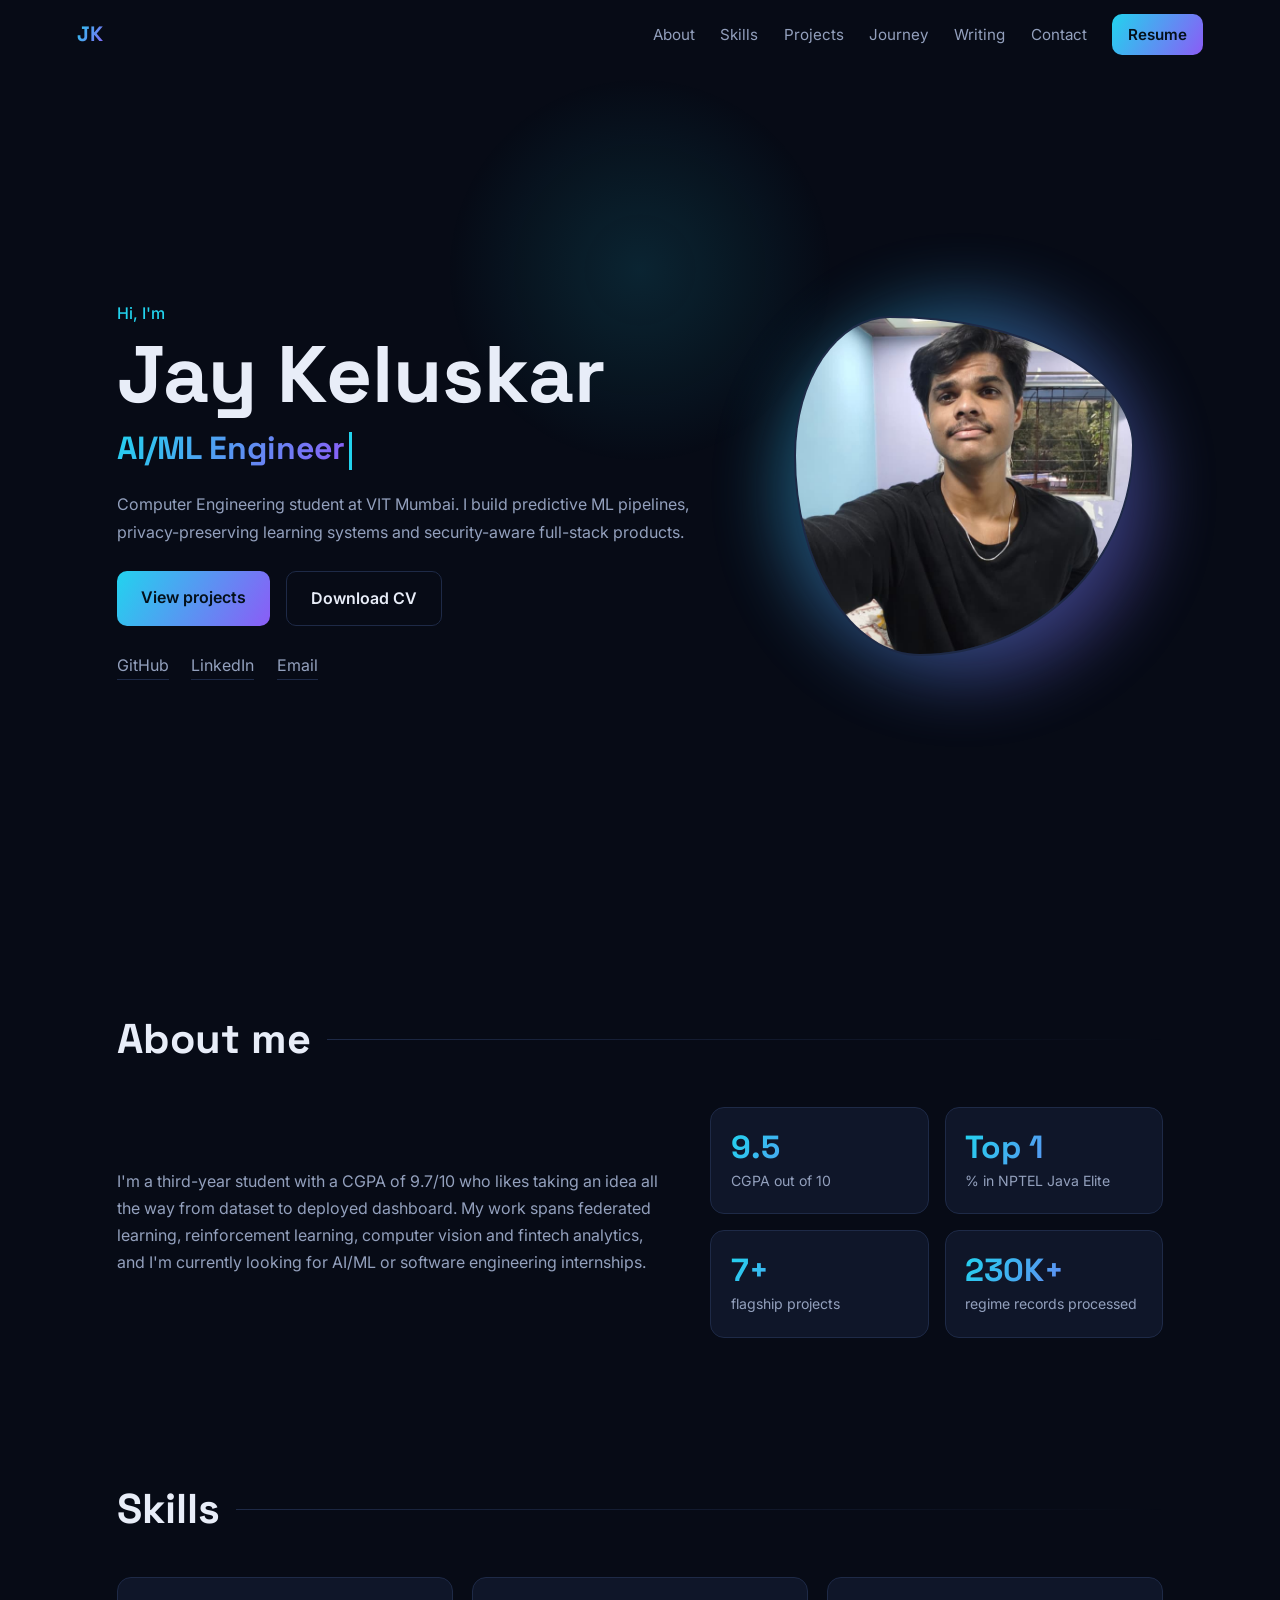
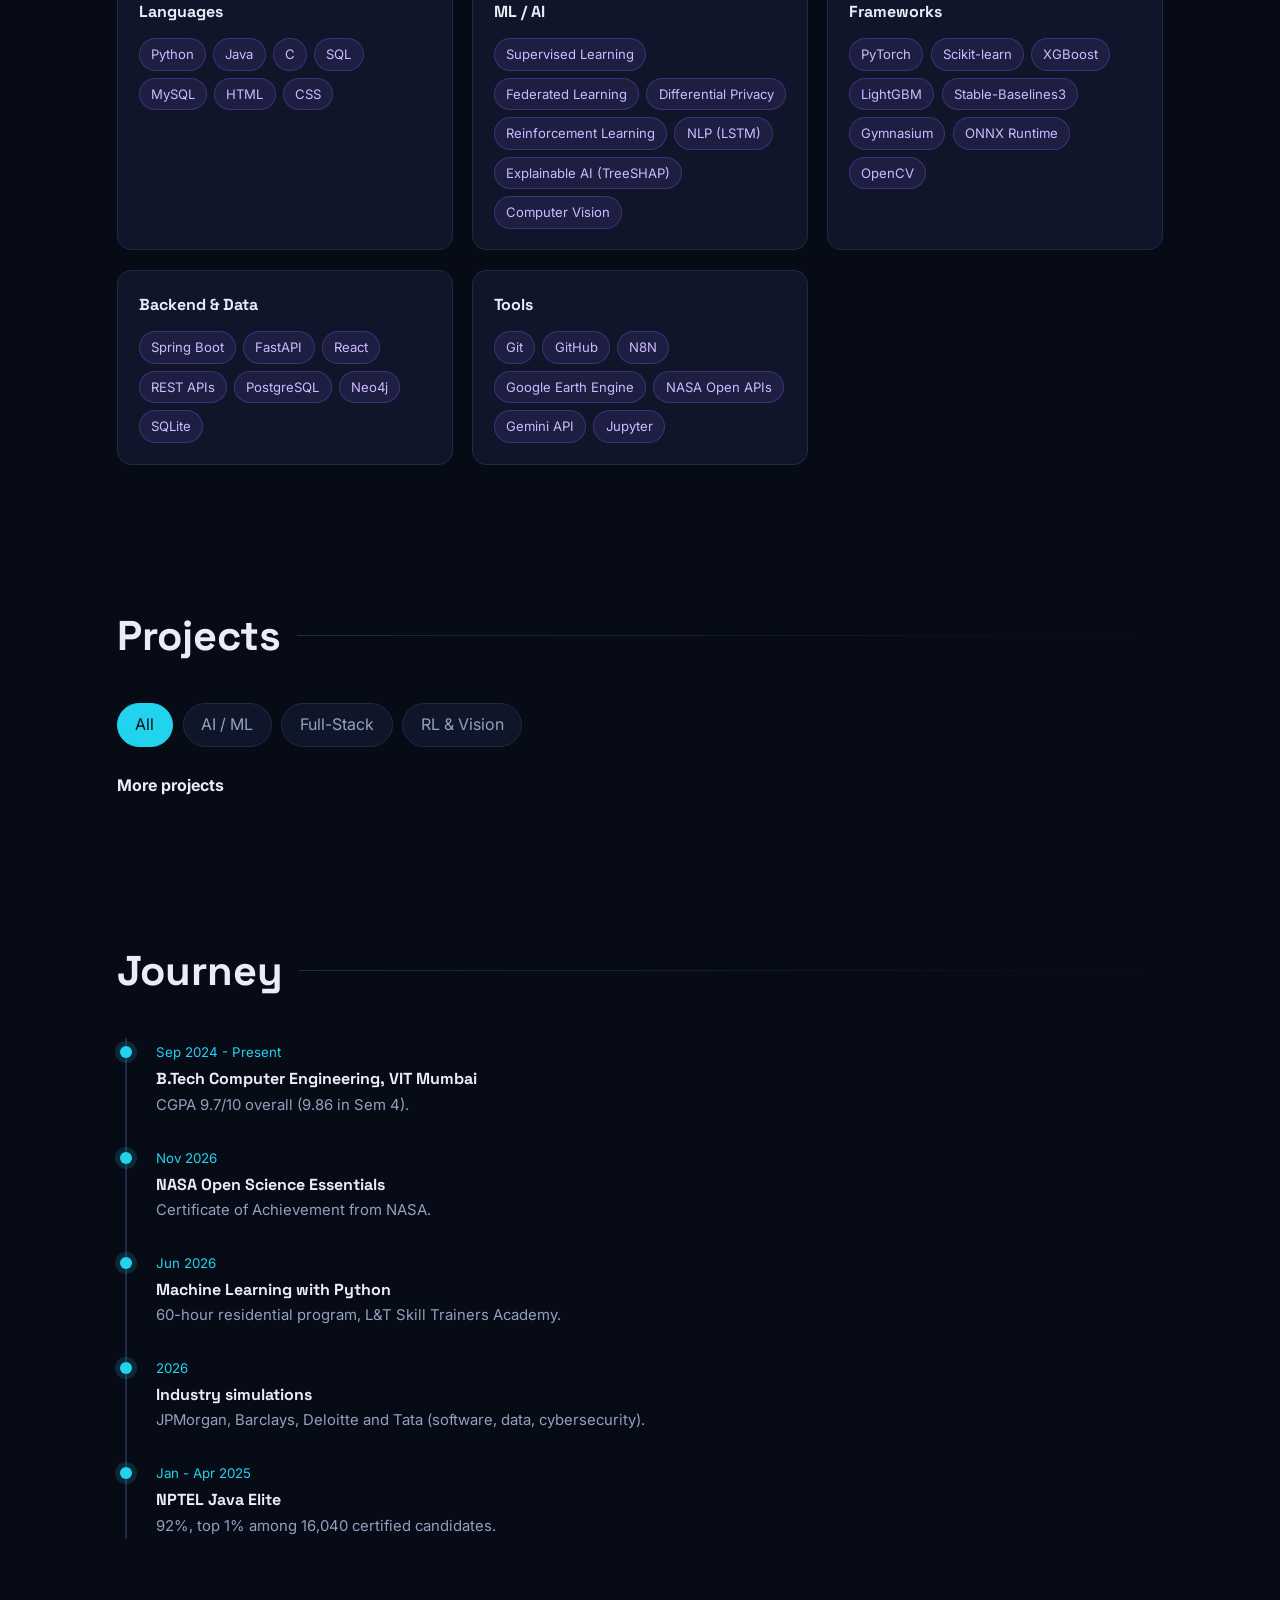
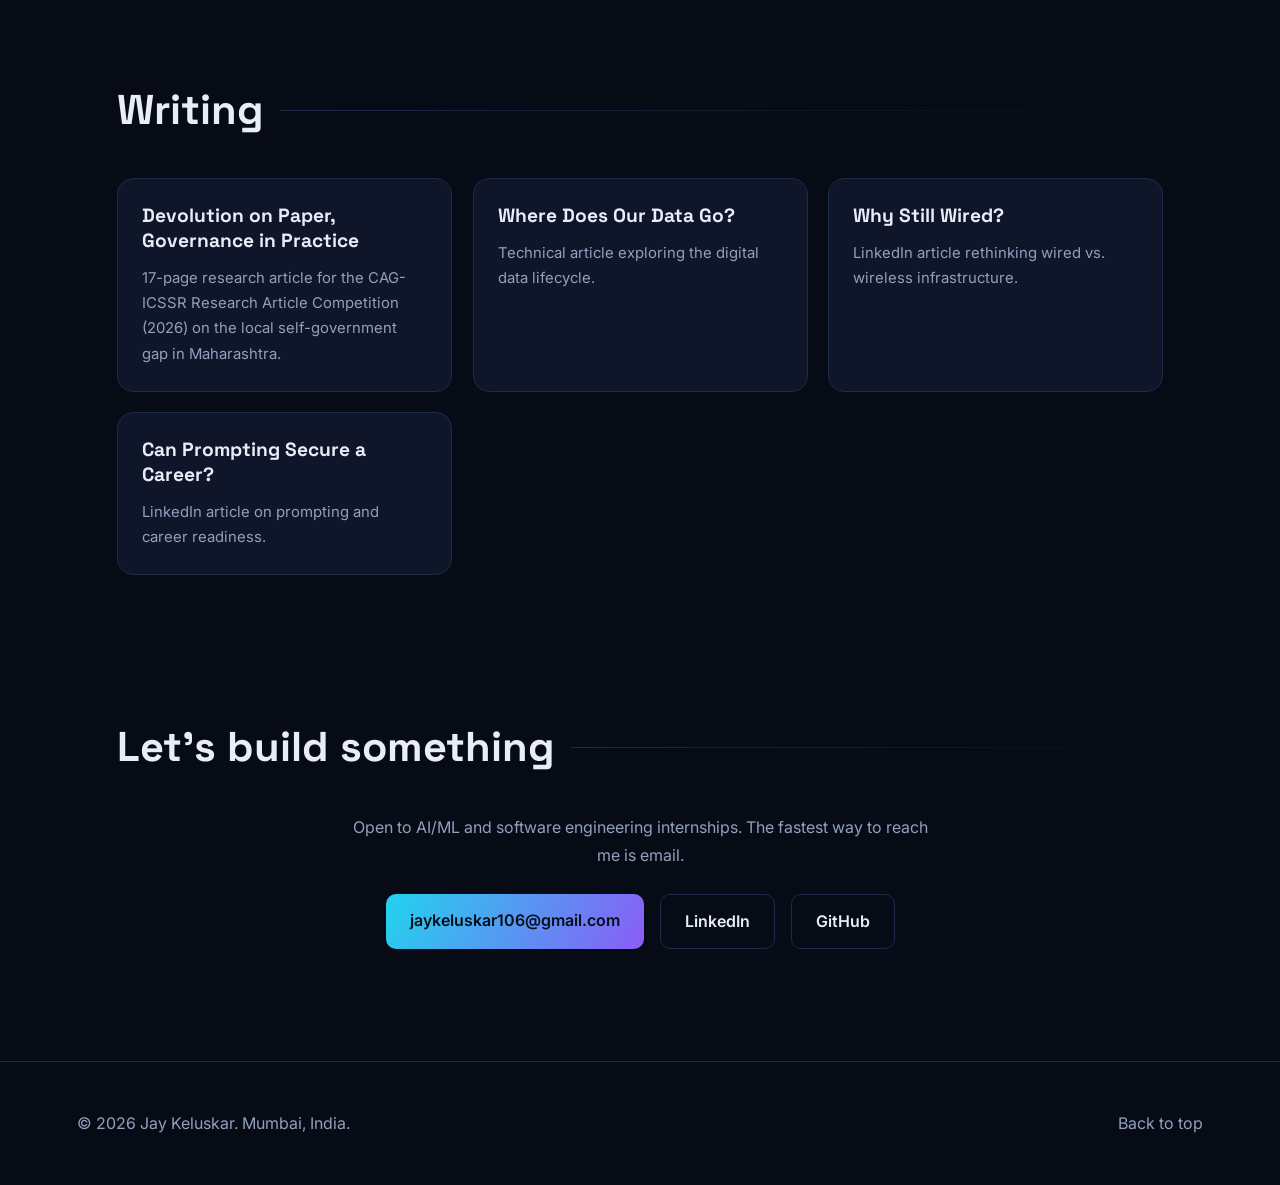
==== index.html @ 720e34f9 "Add extra projects section to index.html" ====
<!DOCTYPE html>
<html lang="en">
<head>
<meta charset="UTF-8">
<meta name="viewport" content="width=device-width, initial-scale=1">
<title>Jay Keluskar | AI/ML & Software Engineer</title>
<meta name="description" content="Portfolio of Jay Keluskar, Computer Engineering student building AI/ML and full-stack systems.">
<link rel="icon" href="JayKeluskarProfile.jpeg">
<link rel="preconnect" href="https://fonts.googleapis.com">
<link rel="preconnect" href="https://fonts.gstatic.com" crossorigin>
<link href="https://fonts.googleapis.com/css2?family=Inter:wght@400;500;600&family=Space+Grotesk:wght@500;700&display=swap" rel="stylesheet">
<link rel="stylesheet" href="style.css">
</head>
<body>
<div id="loader"><div class="ring"></div><p>Initialising Jay.exe</p></div>
<div id="progress"></div>
<div id="glow"></div>
<canvas id="net" aria-hidden="true"></canvas>

<header id="nav">
  <a class="logo" href="#home">JK</a>
  <button id="burger" aria-label="Menu">&#9776;</button>
  <nav id="links">
    <a href="#about">About</a><a href="#skills">Skills</a><a href="#projects">Projects</a>
    <a href="#journey">Journey</a><a href="#writing">Writing</a><a href="#contact">Contact</a>
    <a class="btn small" href="Nov_2026_JayK_CV.pdf" target="_blank" rel="noopener">Resume</a>
  </nav>
</header>

<main>
<section id="home" class="hero">
  <div class="hero-text">
    <p class="hello">Hi, I'm</p>
    <h1>Jay Keluskar</h1>
    <h2><span id="typed"></span><i class="caret"></i></h2>
    <p class="lead">Computer Engineering student at VIT Mumbai. I build predictive ML pipelines, privacy-preserving learning systems and security-aware full-stack products.</p>
    <div class="cta">
      <a class="btn" href="#projects">View projects</a>
      <a class="btn ghost" href="Nov_2026_JayK_CV.pdf" download>Download CV</a>
    </div>
    <div class="socials">
      <a href="https://github.com/Jayz-yuors" target="_blank" rel="noopener">GitHub</a>
      <a href="https://www.linkedin.com/in/jay-keluskar-b17601358/" target="_blank" rel="noopener">LinkedIn</a>
      <a href="mailto:jaykeluskar106@gmail.com">Email</a>
    </div>
  </div>
  <div class="hero-photo tilt">
    <div class="halo"></div>
    <img src="JayKeluskarProfile.jpeg" alt="Portrait of Jay Keluskar">
  </div>
</section>

<section id="about" class="reveal">
  <h3 class="title">About me</h3>
  <div class="about">
    <p>I'm a third-year student with a CGPA of 9.7/10 who likes taking an idea all the way from dataset to deployed dashboard. My work spans federated learning, reinforcement learning, computer vision and fintech analytics, and I'm currently looking for AI/ML or software engineering internships.</p>
    <div class="stats">
      <div><b data-count="9.7" data-dec="1">0</b><span>CGPA out of 10</span></div>
      <div><b data-count="1" data-pre="Top ">0</b><span>% in NPTEL Java Elite</span></div>
      <div><b data-count="7" data-suf="+">0</b><span>flagship projects</span></div>
      <div><b data-count="235" data-suf="K+">0</b><span>regime records processed</span></div>
    </div>
  </div>
</section>

<section id="skills" class="reveal">
  <h3 class="title">Skills</h3>
  <div id="skillGrid" class="skill-grid"></div>
</section>

<section id="projects" class="reveal">
  <h3 class="title">Projects</h3>
  <div id="filters" class="filters"></div>
  <div id="projectGrid" class="grid"></div>
  <h4 class="sub">More projects</h4>
  <div id="extraGrid" class="grid"></div>
</section>

<section id="journey" class="reveal">
  <h3 class="title">Journey</h3>
  <div id="timeline" class="timeline"></div>
</section>

<section id="writing" class="reveal">
  <h3 class="title">Writing</h3>
  <div id="writeGrid" class="grid two"></div>
</section>

<section id="contact" class="reveal">
  <h3 class="title">Let's build something</h3>
  <p class="lead center">Open to AI/ML and software engineering internships. The fastest way to reach me is email.</p>
  <div class="cta center">
    <a class="btn" href="mailto:jaykeluskar106@gmail.com">jaykeluskar106@gmail.com</a>
    <a class="btn ghost" href="https://www.linkedin.com/in/jay-keluskar-b17601358/" target="_blank" rel="noopener">LinkedIn</a>
    <a class="btn ghost" href="https://github.com/Jayz-yuors" target="_blank" rel="noopener">GitHub</a>
  </div>
</section>
</main>

<footer><p>&copy; 2026 Jay Keluskar. Mumbai, India.</p><a href="#home" id="top">Back to top</a></footer>
<script src="script.js"></script>
</body>
</html>
---- style.css ----
:root{--bg:#070b16;--panel:#0f1629;--line:#1e2a47;--text:#e8edf8;--mute:#93a0bd;--a:#22d3ee;--b:#8b5cf6;--grad:linear-gradient(120deg,var(--a),var(--b))}
*{box-sizing:border-box;margin:0;padding:0}
html{scroll-behavior:smooth;scroll-padding-top:80px}
body{background:var(--bg);color:var(--text);font:400 1rem/1.7 Inter,system-ui,sans-serif;overflow-x:hidden}
h1,h2,h3,.logo{font-family:'Space Grotesk',sans-serif}
a{color:inherit;text-decoration:none}
:focus-visible{outline:2px solid var(--a);outline-offset:3px}
#net{position:fixed;inset:0;z-index:-2;width:100%;height:100%}
#glow{position:fixed;width:420px;height:420px;border-radius:50%;pointer-events:none;z-index:-1;background:radial-gradient(circle,rgba(34,211,238,.13),transparent 65%);transform:translate(-50%,-50%);left:50%;top:30%}
#progress{position:fixed;top:0;left:0;height:3px;width:0;background:var(--grad);z-index:100}
#loader{position:fixed;inset:0;background:var(--bg);display:grid;place-content:center;justify-items:center;gap:1rem;z-index:200;transition:opacity .6s,visibility .6s;color:var(--mute)}
#loader.done{opacity:0;visibility:hidden}
.ring{width:54px;height:54px;border-radius:50%;border:3px solid var(--line);border-top-color:var(--a);animation:spin 1s linear infinite}
@keyframes spin{to{transform:rotate(360deg)}}

#nav{position:fixed;top:0;left:0;right:0;display:flex;justify-content:space-between;align-items:center;padding:.9rem 6vw;z-index:50;transition:background .3s,backdrop-filter .3s}
#nav.solid{background:rgba(7,11,22,.8);backdrop-filter:blur(12px);border-bottom:1px solid var(--line)}
.logo{font-weight:700;font-size:1.3rem;background:var(--grad);-webkit-background-clip:text;background-clip:text;color:transparent}
#links{display:flex;gap:1.6rem;align-items:center}
#links a{color:var(--mute);font-size:.95rem;transition:color .25s}
#links a:hover,#links a.active{color:var(--a)}
#burger{display:none;background:none;border:0;color:var(--text);font-size:1.6rem;cursor:pointer}

.btn{display:inline-block;padding:.8rem 1.5rem;border-radius:10px;background:var(--grad);color:#04101a!important;font-weight:600;transition:transform .25s,box-shadow .25s}
.btn:hover{transform:translateY(-3px);box-shadow:0 10px 30px rgba(34,211,238,.25)}
.btn.ghost{background:transparent;border:1px solid var(--line);color:var(--text)!important}
.btn.ghost:hover{border-color:var(--a)}
.btn.small{padding:.45rem 1rem}

section{padding:6.5rem 6vw 2rem;max-width:1200px;margin:auto}
.hero{min-height:100vh;display:grid;grid-template-columns:1.2fr .8fr;gap:3rem;align-items:center;padding-top:7rem}
.hello{color:var(--a);font-weight:500}
h1{font-size:clamp(2.8rem,7vw,5rem);line-height:1.05;margin:.3rem 0}
h2{font-size:clamp(1.3rem,3vw,2rem);color:var(--mute);min-height:2.6rem;font-weight:500}
#typed{background:var(--grad);-webkit-background-clip:text;background-clip:text;color:transparent;font-weight:700}
.caret{display:inline-block;width:3px;height:1.2em;background:var(--a);margin-left:4px;vertical-align:middle;animation:blink 1s steps(1) infinite}
@keyframes blink{50%{opacity:0}}
.lead{max-width:60ch;color:var(--mute);margin:1rem 0 1.6rem}
.lead.center{margin-inline:auto;text-align:center}
.cta{display:flex;flex-wrap:wrap;gap:1rem}.cta.center{justify-content:center}
.socials{display:flex;gap:1.4rem;margin-top:1.6rem}
.socials a{color:var(--mute);border-bottom:1px solid var(--line);transition:.25s}
.socials a:hover{color:var(--a);border-color:var(--a)}
.hero-text>*{opacity:0;transform:translateY(24px);animation:rise .8s forwards}
.hero-text>*:nth-child(2){animation-delay:.15s}.hero-text>*:nth-child(3){animation-delay:.3s}.hero-text>*:nth-child(4){animation-delay:.45s}.hero-text>*:nth-child(5){animation-delay:.6s}.hero-text>*:nth-child(6){animation-delay:.75s}
body.loading .hero-text>*{animation-play-state:paused}
@keyframes rise{to{opacity:1;transform:none}}
.hero-photo{position:relative;justify-self:center;width:min(340px,80vw);aspect-ratio:1;transition:transform .15s;transform-style:preserve-3d}
.hero-photo img{position:relative;width:100%;height:100%;object-fit:cover;object-position:50% 20%;border-radius:28% 72% 63% 37%/41% 38% 62% 59%;border:2px solid var(--line);animation:morph 9s ease-in-out infinite}
.halo{position:absolute;inset:-14px;background:var(--grad);filter:blur(34px);opacity:.45;border-radius:50%;animation:spin 14s linear infinite}
@keyframes morph{50%{border-radius:60% 40% 30% 70%/60% 30% 70% 40%}}

.title{font-size:clamp(1.8rem,4vw,2.6rem);margin-bottom:2rem;display:flex;align-items:center;gap:1rem}
.title::after{content:"";flex:1;height:1px;background:linear-gradient(90deg,var(--line),transparent)}
.about{display:grid;grid-template-columns:1.1fr .9fr;gap:2.5rem;align-items:center}
.about p{color:var(--mute)}
.stats{display:grid;grid-template-columns:1fr 1fr;gap:1rem}
.stats div{background:var(--panel);border:1px solid var(--line);border-radius:14px;padding:1.2rem}
.stats b{font:700 2rem 'Space Grotesk';background:var(--grad);-webkit-background-clip:text;background-clip:text;color:transparent;display:block}
.stats span{color:var(--mute);font-size:.88rem}

.skill-grid{display:grid;grid-template-columns:repeat(auto-fit,minmax(250px,1fr));gap:1.2rem}
.skill{background:var(--panel);border:1px solid var(--line);border-radius:14px;padding:1.3rem;transition:border-color .3s,transform .3s}
.skill:hover{border-color:var(--a);transform:translateY(-4px)}
.skill h4{margin-bottom:.8rem;font-family:'Space Grotesk'}
.chips{display:flex;flex-wrap:wrap;gap:.45rem}
.chips span{font-size:.82rem;padding:.25rem .7rem;border-radius:99px;background:rgba(139,92,246,.12);border:1px solid rgba(139,92,246,.3);color:#cdbbff}

.filters{display:flex;flex-wrap:wrap;gap:.6rem;margin-bottom:1.6rem}
.filters button{background:var(--panel);color:var(--mute);border:1px solid var(--line);padding:.45rem 1.1rem;border-radius:99px;cursor:pointer;font:inherit;transition:.25s}
.filters button.on,.filters button:hover{color:#04101a;background:var(--a);border-color:var(--a)}
.grid{display:grid;grid-template-columns:repeat(auto-fill,minmax(320px,1fr));gap:1.3rem}
.grid.two{grid-template-columns:repeat(auto-fit,minmax(300px,1fr))}
.card{background:var(--panel);border:1px solid var(--line);border-radius:16px;padding:1.5rem;display:flex;flex-direction:column;gap:.8rem;position:relative;overflow:hidden;transition:transform .2s,border-color .3s,opacity .4s;animation:pop .5s both}
.card::before{content:"";position:absolute;inset:0 0 auto;height:3px;background:var(--grad);transform:scaleX(0);transform-origin:left;transition:transform .4s}
.card:hover{border-color:var(--a)}.card:hover::before{transform:scaleX(1)}
@keyframes pop{from{opacity:0;transform:scale(.94) translateY(16px)}}
.card h4{font:700 1.2rem 'Space Grotesk'}
.card p,.card li{color:var(--mute);font-size:.93rem}
.card ul{padding-left:1.1rem;display:grid;gap:.3rem}
.card .links{margin-top:auto;display:flex;gap:1rem}
.card .links a{color:var(--a);font-size:.9rem}
.badge{align-self:flex-start;font-size:.75rem;padding:.2rem .7rem;border-radius:99px;background:rgba(34,211,238,.12);color:var(--a)}

.timeline{border-left:2px solid var(--line);margin-left:.5rem;display:grid;gap:1.6rem}
.t-item{position:relative;padding-left:1.8rem}
.t-item::before{content:"";position:absolute;left:-7px;top:.5rem;width:12px;height:12px;border-radius:50%;background:var(--a);box-shadow:0 0 0 5px rgba(34,211,238,.15)}
.t-item small{color:var(--a)}.t-item h4{font-family:'Space Grotesk'}.t-item p{color:var(--mute);font-size:.93rem}

.reveal{opacity:0;transform:translateY(40px);filter:blur(6px);transition:opacity .9s,transform .9s,filter .9s}
.reveal.in{opacity:1;transform:none;filter:none}
footer{display:flex;justify-content:space-between;flex-wrap:wrap;gap:1rem;padding:3rem 6vw;margin-top:5rem;border-top:1px solid var(--line);color:var(--mute)}
footer a:hover{color:var(--a)}

@media(max-width:820px){
 .hero,.about{grid-template-columns:1fr}.hero-photo{order:-1;width:min(240px,60vw)}
 #burger{display:block}
 #links{position:fixed;top:60px;right:0;left:0;flex-direction:column;background:var(--panel);padding:1.5rem;gap:1rem;transform:translateY(-130%);transition:transform .4s;border-bottom:1px solid var(--line)}
 #links.open{transform:none}
}
@media(prefers-reduced-motion:reduce){*,*::before,*::after{animation-duration:.01ms!important;transition-duration:.01ms!important}.reveal{opacity:1;transform:none;filter:none}}
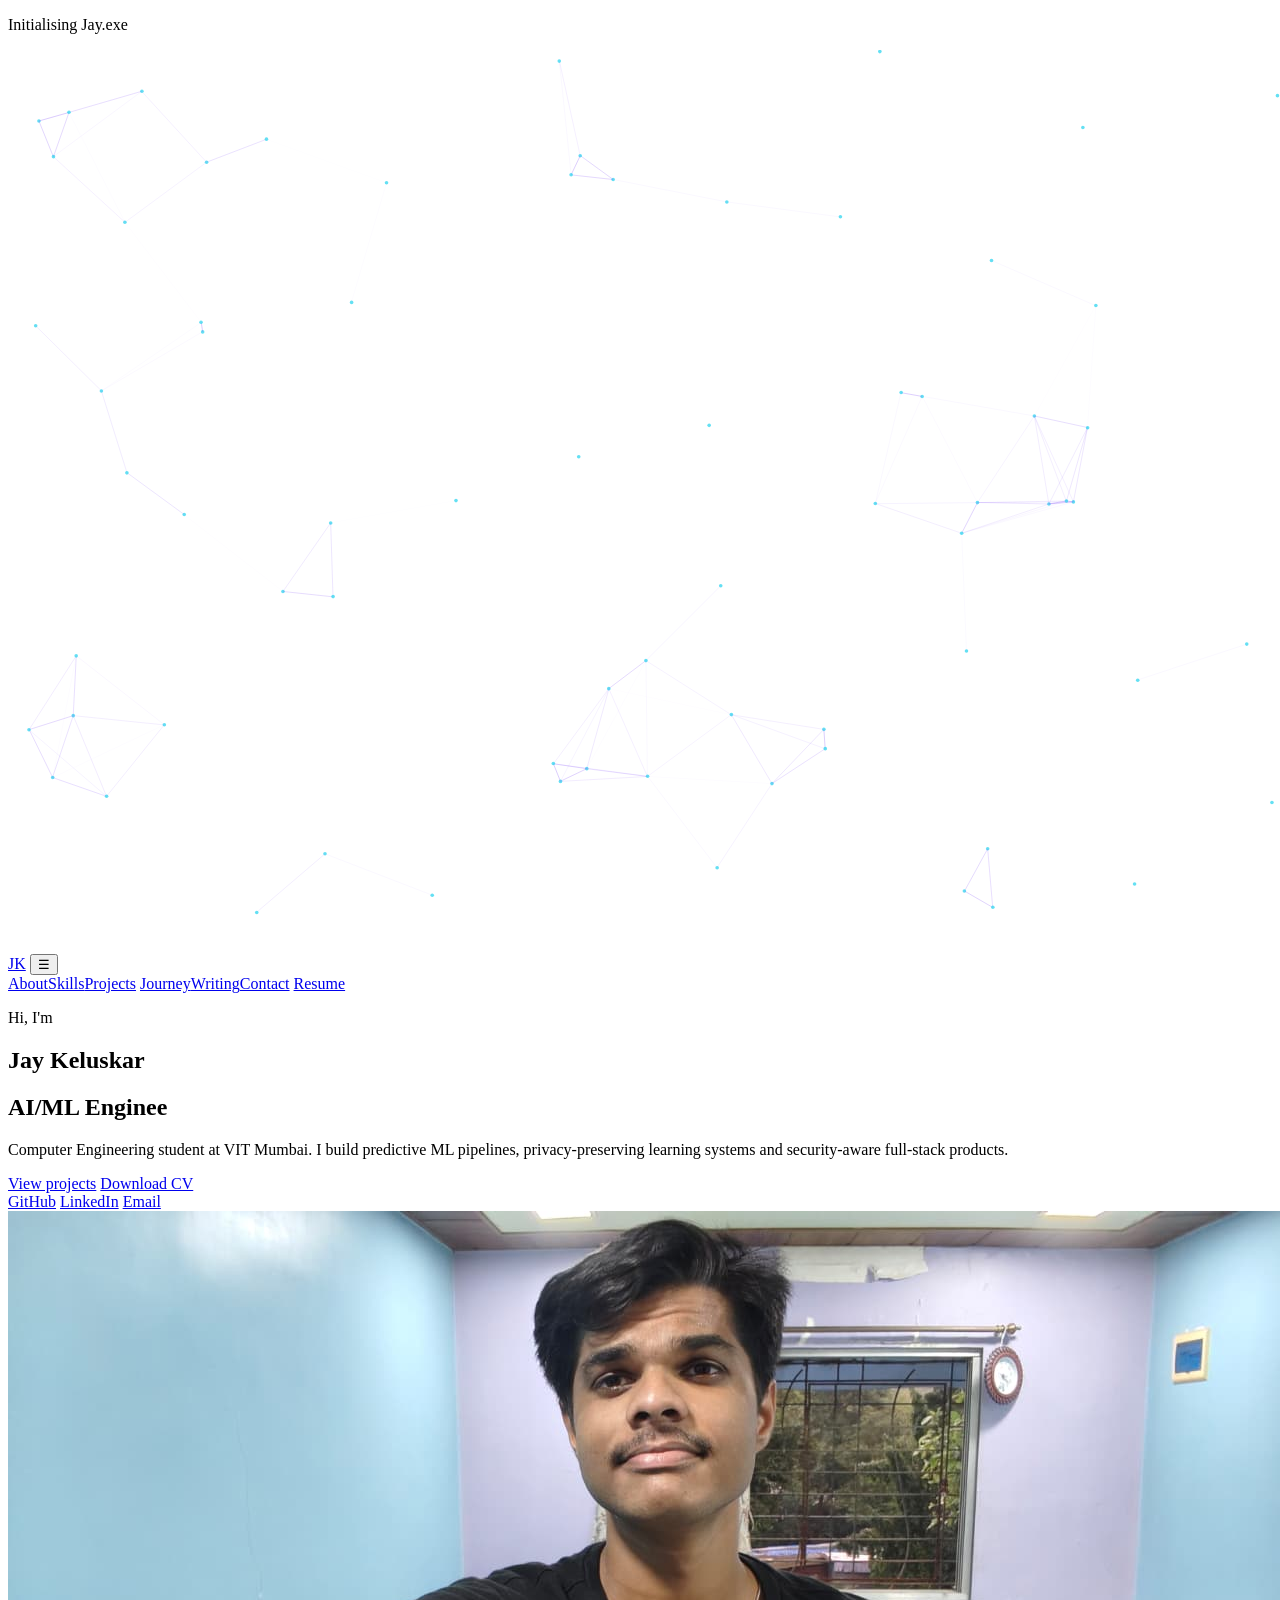
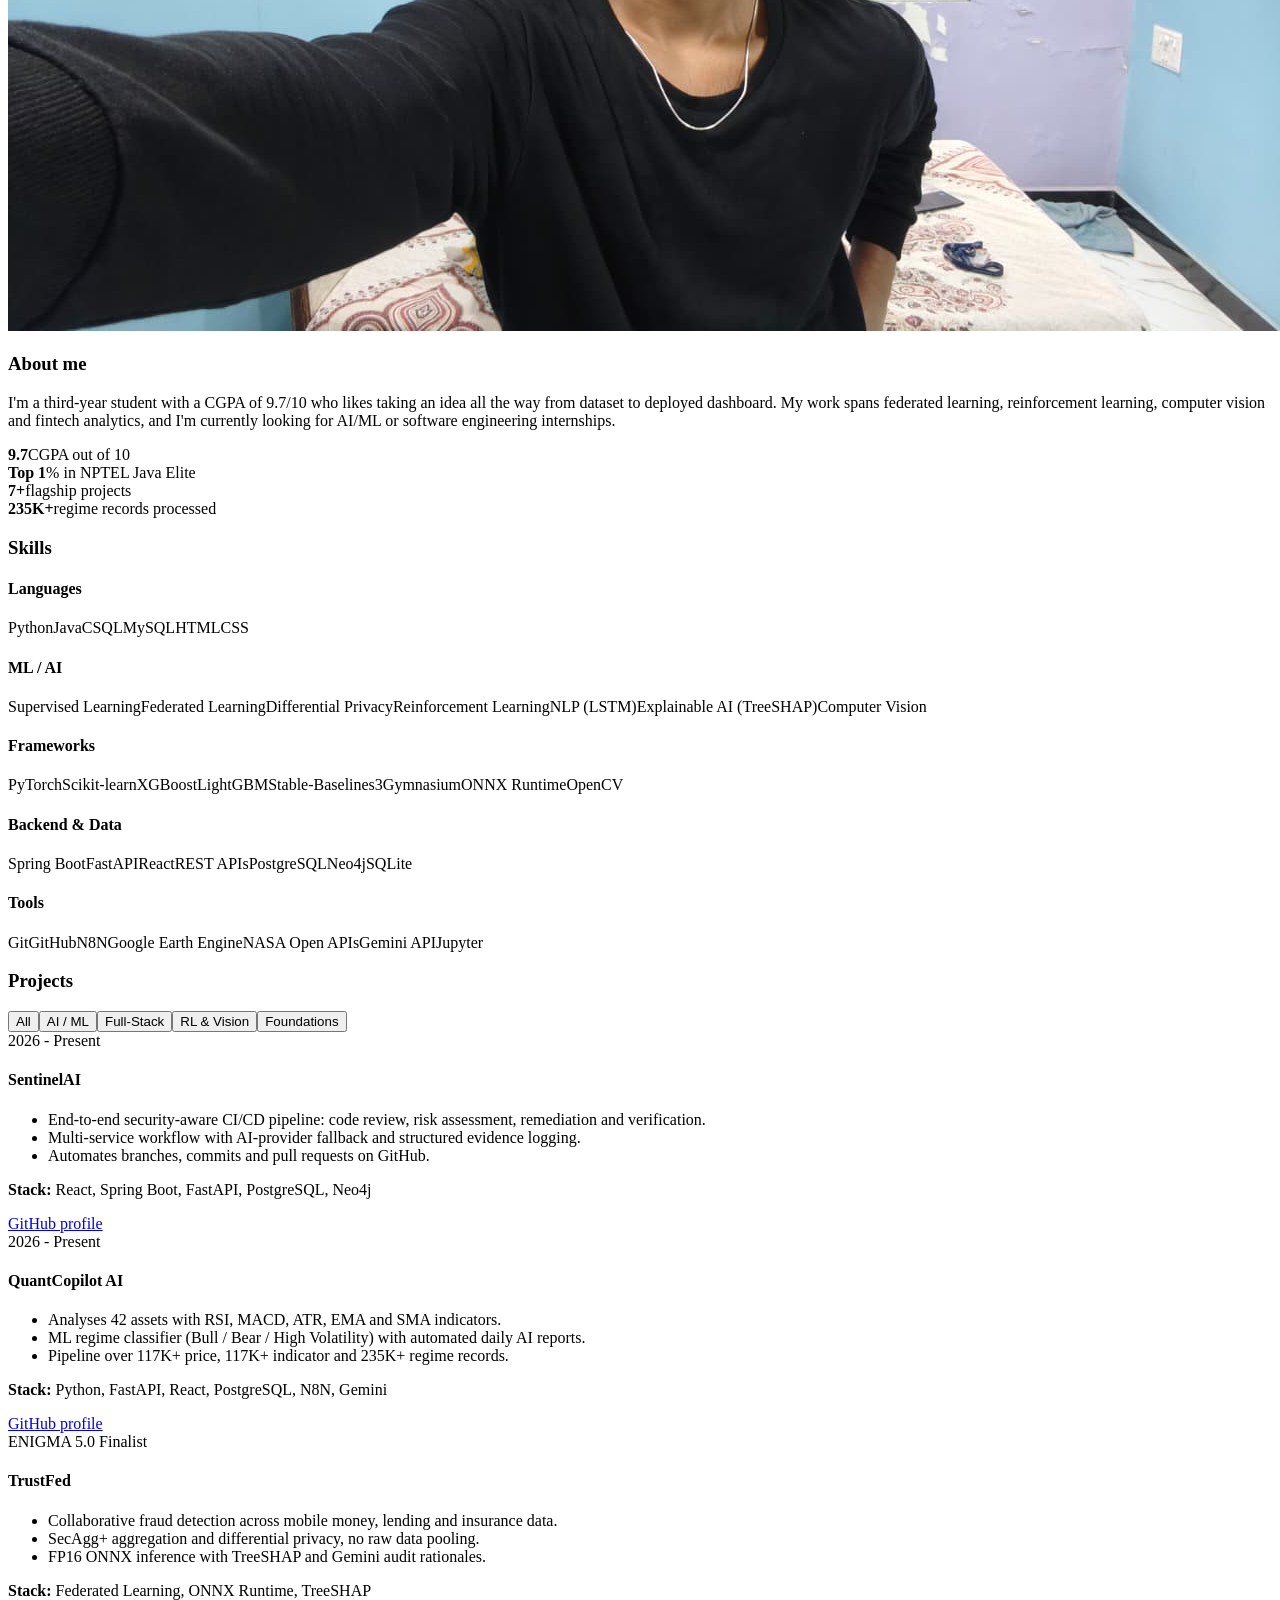
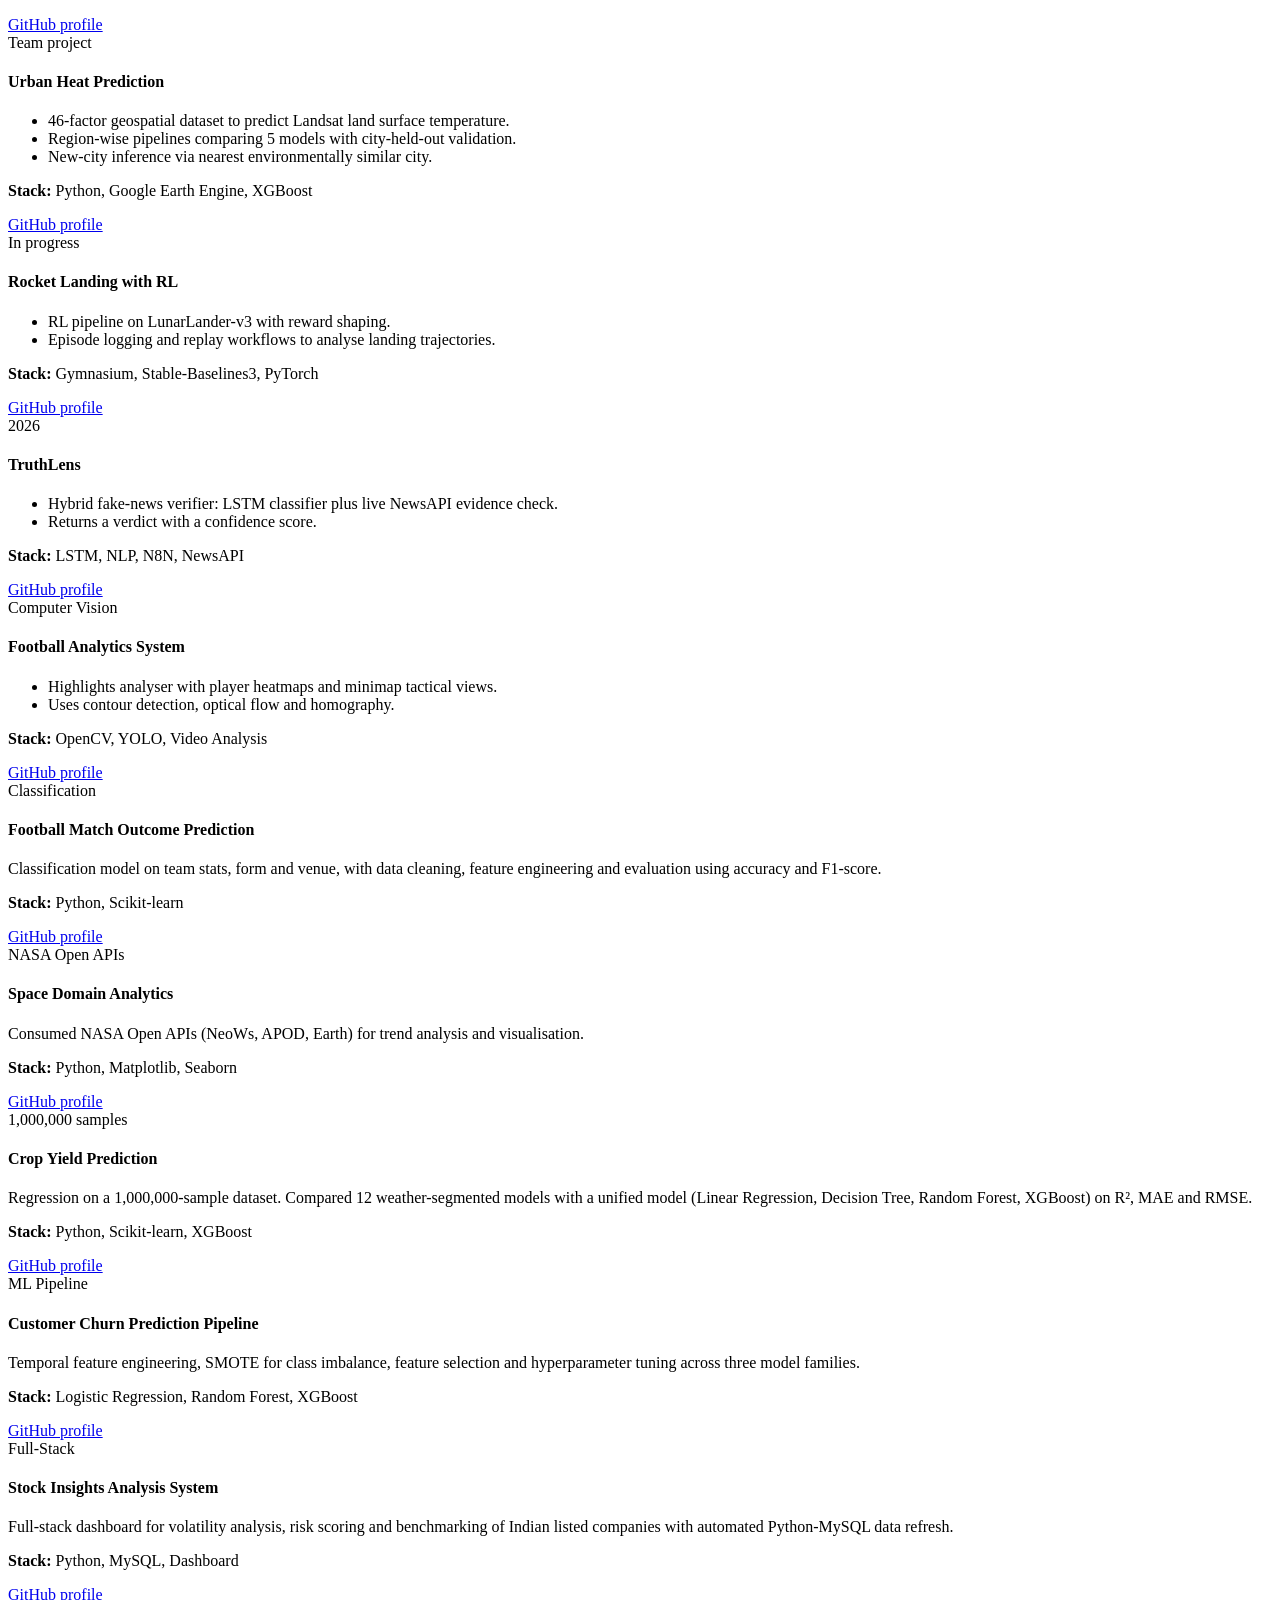
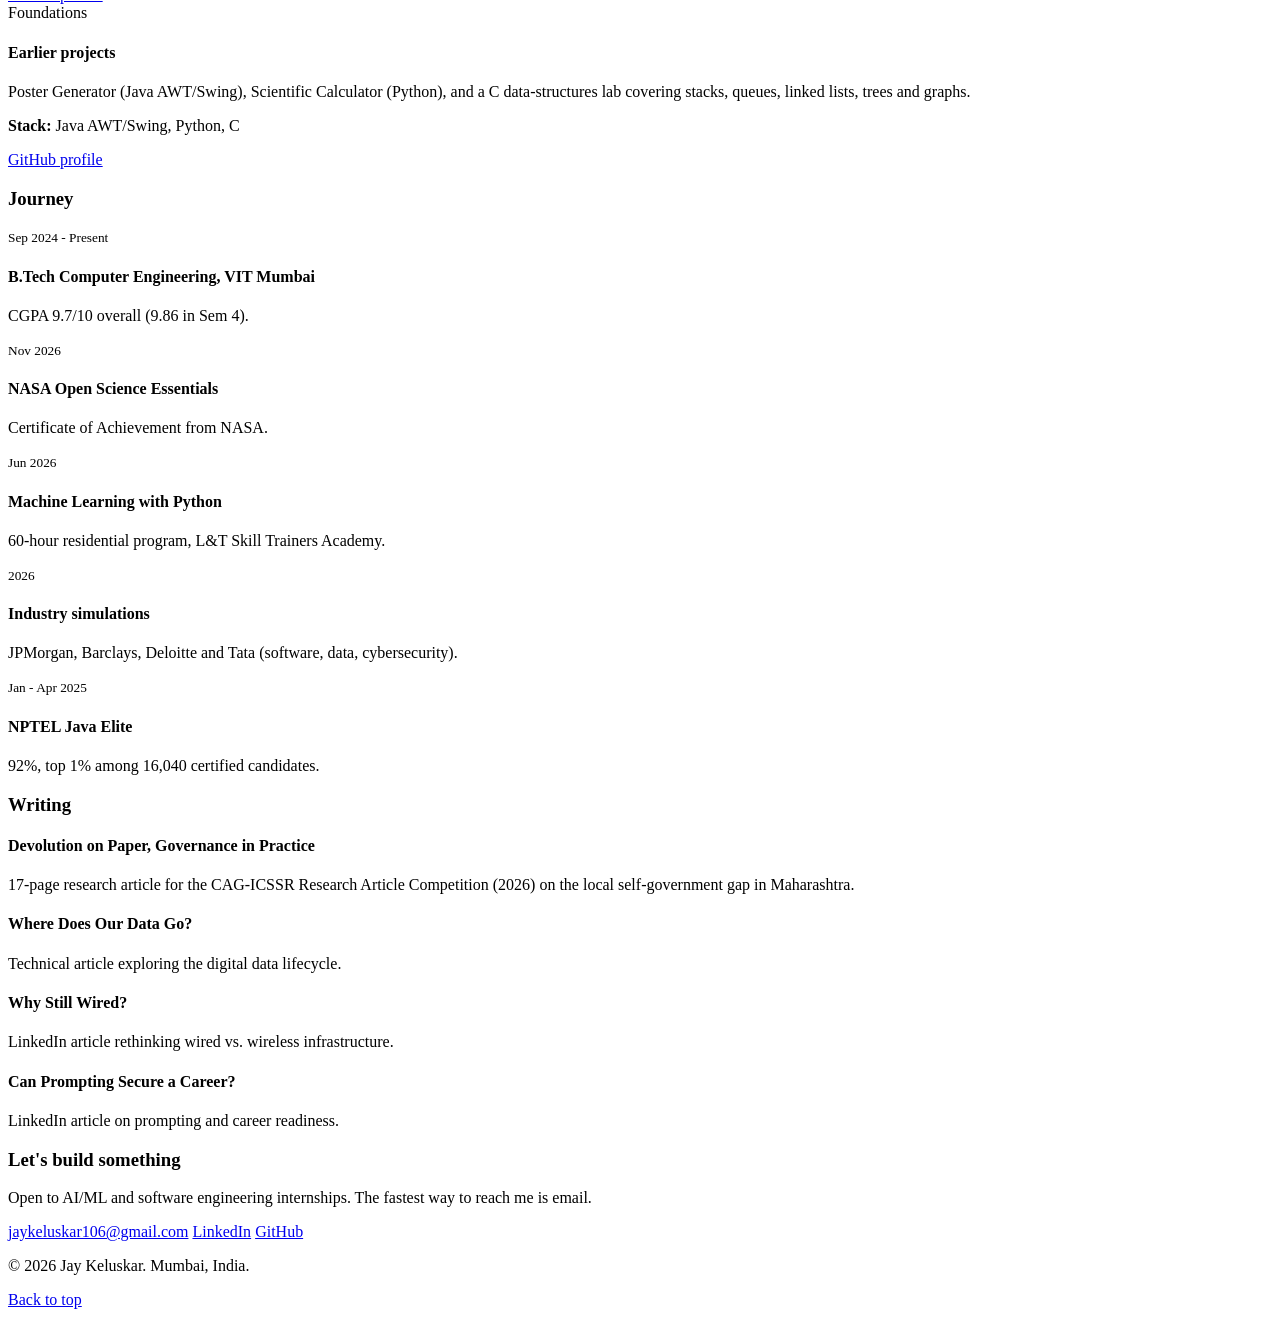
==== commit f98b2214: "Remove 'More projects' section from index.html Removed the 'More projects' section and its associate" ====
--- a/index.html
+++ b/index.html
@@ -72,8 +72,6 @@
   <h3 class="title">Projects</h3>
   <div id="filters" class="filters"></div>
   <div id="projectGrid" class="grid"></div>
-  <h4 class="sub">More projects</h4>
-  <div id="extraGrid" class="grid"></div>
 </section>
 
 <section id="journey" class="reveal">
--- a/style.css
+++ b/style.css
@@ -1,101 +1,172 @@
-:root{--bg:#070b16;--panel:#0f1629;--line:#1e2a47;--text:#e8edf8;--mute:#93a0bd;--a:#22d3ee;--b:#8b5cf6;--grad:linear-gradient(120deg,var(--a),var(--b))}
-*{box-sizing:border-box;margin:0;padding:0}
-html{scroll-behavior:smooth;scroll-padding-top:80px}
-body{background:var(--bg);color:var(--text);font:400 1rem/1.7 Inter,system-ui,sans-serif;overflow-x:hidden}
-h1,h2,h3,.logo{font-family:'Space Grotesk',sans-serif}
-a{color:inherit;text-decoration:none}
-:focus-visible{outline:2px solid var(--a);outline-offset:3px}
-#net{position:fixed;inset:0;z-index:-2;width:100%;height:100%}
-#glow{position:fixed;width:420px;height:420px;border-radius:50%;pointer-events:none;z-index:-1;background:radial-gradient(circle,rgba(34,211,238,.13),transparent 65%);transform:translate(-50%,-50%);left:50%;top:30%}
-#progress{position:fixed;top:0;left:0;height:3px;width:0;background:var(--grad);z-index:100}
-#loader{position:fixed;inset:0;background:var(--bg);display:grid;place-content:center;justify-items:center;gap:1rem;z-index:200;transition:opacity .6s,visibility .6s;color:var(--mute)}
-#loader.done{opacity:0;visibility:hidden}
-.ring{width:54px;height:54px;border-radius:50%;border:3px solid var(--line);border-top-color:var(--a);animation:spin 1s linear infinite}
-@keyframes spin{to{transform:rotate(360deg)}}
+/* ========= EDIT YOUR CONTENT HERE ========= */
+const GH = "https://github.com/Jayz-yuors";
+const roles = ["AI/ML Engineer", "Full-Stack Developer", "Federated Learning Explorer", "Problem Solver"];
 
-#nav{position:fixed;top:0;left:0;right:0;display:flex;justify-content:space-between;align-items:center;padding:.9rem 6vw;z-index:50;transition:background .3s,backdrop-filter .3s}
-#nav.solid{background:rgba(7,11,22,.8);backdrop-filter:blur(12px);border-bottom:1px solid var(--line)}
-.logo{font-weight:700;font-size:1.3rem;background:var(--grad);-webkit-background-clip:text;background-clip:text;color:transparent}
-#links{display:flex;gap:1.6rem;align-items:center}
-#links a{color:var(--mute);font-size:.95rem;transition:color .25s}
-#links a:hover,#links a.active{color:var(--a)}
-#burger{display:none;background:none;border:0;color:var(--text);font-size:1.6rem;cursor:pointer}
+const skills = {
+  "Languages": ["Python", "Java", "C", "SQL", "MySQL", "HTML", "CSS"],
+  "ML / AI": ["Supervised Learning", "Federated Learning", "Differential Privacy", "Reinforcement Learning", "NLP (LSTM)", "Explainable AI (TreeSHAP)", "Computer Vision"],
+  "Frameworks": ["PyTorch", "Scikit-learn", "XGBoost", "LightGBM", "Stable-Baselines3", "Gymnasium", "ONNX Runtime", "OpenCV"],
+  "Backend & Data": ["Spring Boot", "FastAPI", "React", "REST APIs", "PostgreSQL", "Neo4j", "SQLite"],
+  "Tools": ["Git", "GitHub", "N8N", "Google Earth Engine", "NASA Open APIs", "Gemini API", "Jupyter"]
+};
 
-.btn{display:inline-block;padding:.8rem 1.5rem;border-radius:10px;background:var(--grad);color:#04101a!important;font-weight:600;transition:transform .25s,box-shadow .25s}
-.btn:hover{transform:translateY(-3px);box-shadow:0 10px 30px rgba(34,211,238,.25)}
-.btn.ghost{background:transparent;border:1px solid var(--line);color:var(--text)!important}
-.btn.ghost:hover{border-color:var(--a)}
-.btn.small{padding:.45rem 1rem}
+// cat: ai | web | rl ; add  repo: "https://github.com/Jayz-yuors/<repo>"  to show a Code link
+const projects = [
+  { name: "SentinelAI", cat: ["ai", "web"], badge: "2026 - Present", tech: "React, Spring Boot, FastAPI, PostgreSQL, Neo4j",
+    pts: ["End-to-end security-aware CI/CD pipeline: code review, risk assessment, remediation and verification.", "Multi-service workflow with AI-provider fallback and structured evidence logging.", "Automates branches, commits and pull requests on GitHub."] },
+  { name: "QuantCopilot AI", cat: ["ai", "web"], badge: "2026 - Present", tech: "Python, FastAPI, React, PostgreSQL, N8N, Gemini",
+    pts: ["Analyses 42 assets with RSI, MACD, ATR, EMA and SMA indicators.", "ML regime classifier (Bull / Bear / High Volatility) with automated daily AI reports.", "Pipeline over 117K+ price, 117K+ indicator and 235K+ regime records."] },
+  { name: "TrustFed", cat: ["ai"], badge: "ENIGMA 5.0 Finalist", tech: "Federated Learning, ONNX Runtime, TreeSHAP",
+    pts: ["Collaborative fraud detection across mobile money, lending and insurance data.", "SecAgg+ aggregation and differential privacy, no raw data pooling.", "FP16 ONNX inference with TreeSHAP and Gemini audit rationales."] },
+  { name: "Urban Heat Prediction", cat: ["ai"], badge: "Team project", tech: "Python, Google Earth Engine, XGBoost",
+    pts: ["46-factor geospatial dataset to predict Landsat land surface temperature.", "Region-wise pipelines comparing 5 models with city-held-out validation.", "New-city inference via nearest environmentally similar city."] },
+  { name: "Rocket Landing with RL", cat: ["rl"], badge: "In progress", tech: "Gymnasium, Stable-Baselines3, PyTorch",
+    pts: ["RL pipeline on LunarLander-v3 with reward shaping.", "Episode logging and replay workflows to analyse landing trajectories."] },
+  { name: "TruthLens", cat: ["ai"], badge: "2026", tech: "LSTM, NLP, N8N, NewsAPI",
+    pts: ["Hybrid fake-news verifier: LSTM classifier plus live NewsAPI evidence check.", "Returns a verdict with a confidence score."] },
+  { name: "Football Analytics System", cat: ["rl"], badge: "Computer Vision", tech: "OpenCV, YOLO, Video Analysis",
+    pts: ["Highlights analyser with player heatmaps and minimap tactical views.", "Uses contour detection, optical flow and homography."] }
+];
+const extra = [
+  { name: "Football Match Outcome Prediction", badge: "Classification", tech: "Python, Scikit-learn",
+    d: "Classification model on team stats, form and venue, with data cleaning, feature engineering and evaluation using accuracy and F1-score." },
+  { name: "Space Domain Analytics", badge: "NASA Open APIs", tech: "Python, Matplotlib, Seaborn",
+    d: "Consumed NASA Open APIs (NeoWs, APOD, Earth) for trend analysis and visualisation." },
+  { name: "Crop Yield Prediction", badge: "1,000,000 samples", tech: "Python, Scikit-learn, XGBoost",
+    d: "Regression on a 1,000,000-sample dataset. Compared 12 weather-segmented models with a unified model (Linear Regression, Decision Tree, Random Forest, XGBoost) on R², MAE and RMSE." },
+  { name: "Customer Churn Prediction Pipeline", badge: "ML Pipeline", tech: "Logistic Regression, Random Forest, XGBoost",
+    d: "Temporal feature engineering, SMOTE for class imbalance, feature selection and hyperparameter tuning across three model families." },
+  { name: "Stock Insights Analysis System", badge: "Full-Stack", tech: "Python, MySQL, Dashboard",
+    d: "Full-stack dashboard for volatility analysis, risk scoring and benchmarking of Indian listed companies with automated Python-MySQL data refresh." },
+  { name: "Earlier projects", badge: "Foundations", tech: "Java AWT/Swing, Python, C",
+    d: "Poster Generator (Java AWT/Swing), Scientific Calculator (Python), and a C data-structures lab covering stacks, queues, linked lists, trees and graphs." }
+];
+const filters = [["all", "All"], ["ai", "AI / ML"], ["web", "Full-Stack"], ["rl", "RL & Vision"]];
 
-section{padding:6.5rem 6vw 2rem;max-width:1200px;margin:auto}
-.hero{min-height:100vh;display:grid;grid-template-columns:1.2fr .8fr;gap:3rem;align-items:center;padding-top:7rem}
-.hello{color:var(--a);font-weight:500}
-h1{font-size:clamp(2.8rem,7vw,5rem);line-height:1.05;margin:.3rem 0}
-h2{font-size:clamp(1.3rem,3vw,2rem);color:var(--mute);min-height:2.6rem;font-weight:500}
-#typed{background:var(--grad);-webkit-background-clip:text;background-clip:text;color:transparent;font-weight:700}
-.caret{display:inline-block;width:3px;height:1.2em;background:var(--a);margin-left:4px;vertical-align:middle;animation:blink 1s steps(1) infinite}
-@keyframes blink{50%{opacity:0}}
-.lead{max-width:60ch;color:var(--mute);margin:1rem 0 1.6rem}
-.lead.center{margin-inline:auto;text-align:center}
-.cta{display:flex;flex-wrap:wrap;gap:1rem}.cta.center{justify-content:center}
-.socials{display:flex;gap:1.4rem;margin-top:1.6rem}
-.socials a{color:var(--mute);border-bottom:1px solid var(--line);transition:.25s}
-.socials a:hover{color:var(--a);border-color:var(--a)}
-.hero-text>*{opacity:0;transform:translateY(24px);animation:rise .8s forwards}
-.hero-text>*:nth-child(2){animation-delay:.15s}.hero-text>*:nth-child(3){animation-delay:.3s}.hero-text>*:nth-child(4){animation-delay:.45s}.hero-text>*:nth-child(5){animation-delay:.6s}.hero-text>*:nth-child(6){animation-delay:.75s}
-body.loading .hero-text>*{animation-play-state:paused}
-@keyframes rise{to{opacity:1;transform:none}}
-.hero-photo{position:relative;justify-self:center;width:min(340px,80vw);aspect-ratio:1;transition:transform .15s;transform-style:preserve-3d}
-.hero-photo img{position:relative;width:100%;height:100%;object-fit:cover;object-position:50% 20%;border-radius:28% 72% 63% 37%/41% 38% 62% 59%;border:2px solid var(--line);animation:morph 9s ease-in-out infinite}
-.halo{position:absolute;inset:-14px;background:var(--grad);filter:blur(34px);opacity:.45;border-radius:50%;animation:spin 14s linear infinite}
-@keyframes morph{50%{border-radius:60% 40% 30% 70%/60% 30% 70% 40%}}
+const journey = [
+  ["Sep 2024 - Present", "B.Tech Computer Engineering, VIT Mumbai", "CGPA 9.7/10 overall (9.86 in Sem 4)."],
+  ["Nov 2026", "NASA Open Science Essentials", "Certificate of Achievement from NASA."],
+  ["Jun 2026", "Machine Learning with Python", "60-hour residential program, L&T Skill Trainers Academy."],
+  ["2026", "Industry simulations", "JPMorgan, Barclays, Deloitte and Tata (software, data, cybersecurity)."],
+  ["Jan - Apr 2025", "NPTEL Java Elite", "92%, top 1% among 16,040 certified candidates."]
+];
+const writing = [
+  ["Devolution on Paper, Governance in Practice", "17-page research article for the CAG-ICSSR Research Article Competition (2026) on the local self-government gap in Maharashtra."],
+  ["Where Does Our Data Go?", "Technical article exploring the digital data lifecycle."],
+  ["Why Still Wired?", "LinkedIn article rethinking wired vs. wireless infrastructure."],
+  ["Can Prompting Secure a Career?", "LinkedIn article on prompting and career readiness."]
+];
+/* ========= END CONTENT ========= */
 
-.title{font-size:clamp(1.8rem,4vw,2.6rem);margin-bottom:2rem;display:flex;align-items:center;gap:1rem}
-.title::after{content:"";flex:1;height:1px;background:linear-gradient(90deg,var(--line),transparent)}
-.about{display:grid;grid-template-columns:1.1fr .9fr;gap:2.5rem;align-items:center}
-.about p{color:var(--mute)}
-.stats{display:grid;grid-template-columns:1fr 1fr;gap:1rem}
-.stats div{background:var(--panel);border:1px solid var(--line);border-radius:14px;padding:1.2rem}
-.stats b{font:700 2rem 'Space Grotesk';background:var(--grad);-webkit-background-clip:text;background-clip:text;color:transparent;display:block}
-.stats span{color:var(--mute);font-size:.88rem}
+const $ = (s, r = document) => r.querySelector(s);
+document.body.classList.add("loading");
+window.addEventListener("load", () => setTimeout(() => { $("#loader").classList.add("done"); document.body.classList.remove("loading"); }, 700));
 
-.skill-grid{display:grid;grid-template-columns:repeat(auto-fit,minmax(250px,1fr));gap:1.2rem}
-.skill{background:var(--panel);border:1px solid var(--line);border-radius:14px;padding:1.3rem;transition:border-color .3s,transform .3s}
-.skill:hover{border-color:var(--a);transform:translateY(-4px)}
-.skill h4{margin-bottom:.8rem;font-family:'Space Grotesk'}
-.chips{display:flex;flex-wrap:wrap;gap:.45rem}
-.chips span{font-size:.82rem;padding:.25rem .7rem;border-radius:99px;background:rgba(139,92,246,.12);border:1px solid rgba(139,92,246,.3);color:#cdbbff}
+// Render content
+$("#skillGrid").innerHTML = Object.entries(skills).map(([k, v]) =>
+  `<div class="skill"><h4>${k}</h4><div class="chips">${v.map(x => `<span>${x}</span>`).join("")}</div></div>`).join("");
+$("#timeline").innerHTML = journey.map(([d, t, p]) => `<div class="t-item"><small>${d}</small><h4>${t}</h4><p>${p}</p></div>`).join("");
+$("#writeGrid").innerHTML = writing.map(([t, p]) => `<div class="card"><h4>${t}</h4><p>${p}</p></div>`).join("");
+$("#extraGrid").innerHTML = extra.map(p =>
+  `<article class="card tilt"><span class="badge">${p.badge}</span><h4>${p.name}</h4><p>${p.d}</p><p><b>Stack:</b> ${p.tech}</p></article>`).join("");
+$("#filters").innerHTML = filters.map(([k, l], i) => `<button data-f="${k}" class="${i ? "" : "on"}">${l}</button>`).join("");
 
-.filters{display:flex;flex-wrap:wrap;gap:.6rem;margin-bottom:1.6rem}
-.filters button{background:var(--panel);color:var(--mute);border:1px solid var(--line);padding:.45rem 1.1rem;border-radius:99px;cursor:pointer;font:inherit;transition:.25s}
-.filters button.on,.filters button:hover{color:#04101a;background:var(--a);border-color:var(--a)}
-.grid{display:grid;grid-template-columns:repeat(auto-fill,minmax(320px,1fr));gap:1.3rem}
-.grid.two{grid-template-columns:repeat(auto-fit,minmax(300px,1fr))}
-.card{background:var(--panel);border:1px solid var(--line);border-radius:16px;padding:1.5rem;display:flex;flex-direction:column;gap:.8rem;position:relative;overflow:hidden;transition:transform .2s,border-color .3s,opacity .4s;animation:pop .5s both}
-.card::before{content:"";position:absolute;inset:0 0 auto;height:3px;background:var(--grad);transform:scaleX(0);transform-origin:left;transition:transform .4s}
-.card:hover{border-color:var(--a)}.card:hover::before{transform:scaleX(1)}
-@keyframes pop{from{opacity:0;transform:scale(.94) translateY(16px)}}
-.card h4{font:700 1.2rem 'Space Grotesk'}
-.card p,.card li{color:var(--mute);font-size:.93rem}
-.card ul{padding-left:1.1rem;display:grid;gap:.3rem}
-.card .links{margin-top:auto;display:flex;gap:1rem}
-.card .links a{color:var(--a);font-size:.9rem}
-.badge{align-self:flex-start;font-size:.75rem;padding:.2rem .7rem;border-radius:99px;background:rgba(34,211,238,.12);color:var(--a)}
+function drawProjects(f = "all") {
+  $("#projectGrid").innerHTML = projects.filter(p => f === "all" || p.cat.includes(f)).map((p, i) =>
+    `<article class="card tilt" style="animation-delay:${i * 70}ms"><span class="badge">${p.badge}</span><h4>${p.name}</h4>
+     <ul>${p.pts.map(x => `<li>${x}</li>`).join("")}</ul><p><b>Stack:</b> ${p.tech}</p>
+     <div class="links"><a href="${p.repo || GH}" target="_blank" rel="noopener">${p.repo ? "View code" : "GitHub profile"}</a></div></article>`).join("");
+  bindTilt();
+}
+$("#filters").addEventListener("click", e => {
+  const b = e.target.closest("button"); if (!b) return;
+  document.querySelectorAll("#filters button").forEach(x => x.classList.remove("on"));
+  b.classList.add("on"); drawProjects(b.dataset.f);
+});
 
-.timeline{border-left:2px solid var(--line);margin-left:.5rem;display:grid;gap:1.6rem}
-.t-item{position:relative;padding-left:1.8rem}
-.t-item::before{content:"";position:absolute;left:-7px;top:.5rem;width:12px;height:12px;border-radius:50%;background:var(--a);box-shadow:0 0 0 5px rgba(34,211,238,.15)}
-.t-item small{color:var(--a)}.t-item h4{font-family:'Space Grotesk'}.t-item p{color:var(--mute);font-size:.93rem}
+// Typed roles
+let ri = 0, ci = 0, del = false;
+(function type() {
+  const w = roles[ri];
+  $("#typed").textContent = w.slice(0, ci);
+  if (!del && ci === w.length) { del = true; return setTimeout(type, 1400); }
+  if (del && ci === 0) { del = false; ri = (ri + 1) % roles.length; }
+  ci += del ? -1 : 1;
+  setTimeout(type, del ? 35 : 80);
+})();
 
-.reveal{opacity:0;transform:translateY(40px);filter:blur(6px);transition:opacity .9s,transform .9s,filter .9s}
-.reveal.in{opacity:1;transform:none;filter:none}
-footer{display:flex;justify-content:space-between;flex-wrap:wrap;gap:1rem;padding:3rem 6vw;margin-top:5rem;border-top:1px solid var(--line);color:var(--mute)}
-footer a:hover{color:var(--a)}
+// Tilt effect
+function bindTilt() {
+  document.querySelectorAll(".tilt").forEach(el => {
+    if (el.dataset.t) return; el.dataset.t = 1;
+    el.addEventListener("mousemove", e => {
+      const r = el.getBoundingClientRect(), x = (e.clientX - r.left) / r.width - .5, y = (e.clientY - r.top) / r.height - .5;
+      el.style.transform = `perspective(800px) rotateY(${x * 10}deg) rotateX(${-y * 10}deg)`;
+    });
+    el.addEventListener("mouseleave", () => el.style.transform = "");
+  });
+}
 
-@media(max-width:820px){
- .hero,.about{grid-template-columns:1fr}.hero-photo{order:-1;width:min(240px,60vw)}
- #burger{display:block}
- #links{position:fixed;top:60px;right:0;left:0;flex-direction:column;background:var(--panel);padding:1.5rem;gap:1rem;transform:translateY(-130%);transition:transform .4s;border-bottom:1px solid var(--line)}
- #links.open{transform:none}
-}
-@media(prefers-reduced-motion:reduce){*,*::before,*::after{animation-duration:.01ms!important;transition-duration:.01ms!important}.reveal{opacity:1;transform:none;filter:none}}
+// Scroll: reveal, counters, progress, nav state
+const counted = new WeakSet();
+const io = new IntersectionObserver(es => es.forEach(e => {
+  if (!e.isIntersecting) return;
+  e.target.classList.add("in");
+  e.target.querySelectorAll("[data-count]").forEach(n => {
+    if (counted.has(n)) return; counted.add(n);
+    const to = +n.dataset.count, dec = +n.dataset.dec || 0, t0 = performance.now();
+    (function step(t) {
+      const k = Math.min((t - t0) / 1400, 1), v = to * (1 - Math.pow(1 - k, 3));
+      n.textContent = (n.dataset.pre || "") + v.toFixed(dec) + (n.dataset.suf || "");
+      if (k < 1) requestAnimationFrame(step);
+    })(t0);
+  });
+}), { threshold: .15 });
+document.querySelectorAll(".reveal").forEach(s => io.observe(s));
+
+const secs = [...document.querySelectorAll("main section[id]")], navLinks = [...document.querySelectorAll("#links a[href^='#']")];
+addEventListener("scroll", () => {
+  const h = document.documentElement;
+  $("#progress").style.width = (h.scrollTop / (h.scrollHeight - h.clientHeight)) * 100 + "%";
+  $("#nav").classList.toggle("solid", scrollY > 30);
+  const cur = secs.filter(s => s.offsetTop - 140 <= scrollY).pop();
+  navLinks.forEach(a => a.classList.toggle("active", cur && a.getAttribute("href") === "#" + cur.id));
+}, { passive: true });
+
+// Mobile menu
+$("#burger").onclick = () => $("#links").classList.toggle("open");
+$("#links").addEventListener("click", e => e.target.tagName === "A" && $("#links").classList.remove("open"));
+
+// Cursor glow
+addEventListener("mousemove", e => { const g = $("#glow"); g.style.left = e.clientX + "px"; g.style.top = e.clientY + "px"; });
+
+// Neural network canvas background
+(function () {
+  const c = $("#net"), x = c.getContext("2d"), m = { x: -999, y: -999 };
+  let W, H, pts;
+  const init = () => {
+    W = c.width = innerWidth; H = c.height = innerHeight;
+    pts = Array.from({ length: Math.min(90, Math.floor(W * H / 16000)) }, () => ({ x: Math.random() * W, y: Math.random() * H, vx: (Math.random() - .5) * .5, vy: (Math.random() - .5) * .5 }));
+  };
+  addEventListener("resize", init);
+  addEventListener("mousemove", e => { m.x = e.clientX; m.y = e.clientY; });
+  (function frame() {
+    x.clearRect(0, 0, W, H);
+    pts.forEach((p, i) => {
+      p.x += p.vx; p.y += p.vy;
+      if (p.x < 0 || p.x > W) p.vx *= -1; if (p.y < 0 || p.y > H) p.vy *= -1;
+      const dm = Math.hypot(p.x - m.x, p.y - m.y);
+      if (dm < 150) { p.x += (m.x - p.x) * .008; p.y += (m.y - p.y) * .008; }
+      x.fillStyle = "rgba(34,211,238,.7)"; x.beginPath(); x.arc(p.x, p.y, 1.8, 0, 7); x.fill();
+      for (let j = i + 1; j < pts.length; j++) {
+        const d = Math.hypot(p.x - pts[j].x, p.y - pts[j].y);
+        if (d < 130) { x.strokeStyle = `rgba(139,92,246,${.35 * (1 - d / 130)})`; x.beginPath(); x.moveTo(p.x, p.y); x.lineTo(pts[j].x, pts[j].y); x.stroke(); }
+      }
+    });
+    requestAnimationFrame(frame);
+  })();
+  init();
+})();
+
+drawProjects();
+bindTilt();
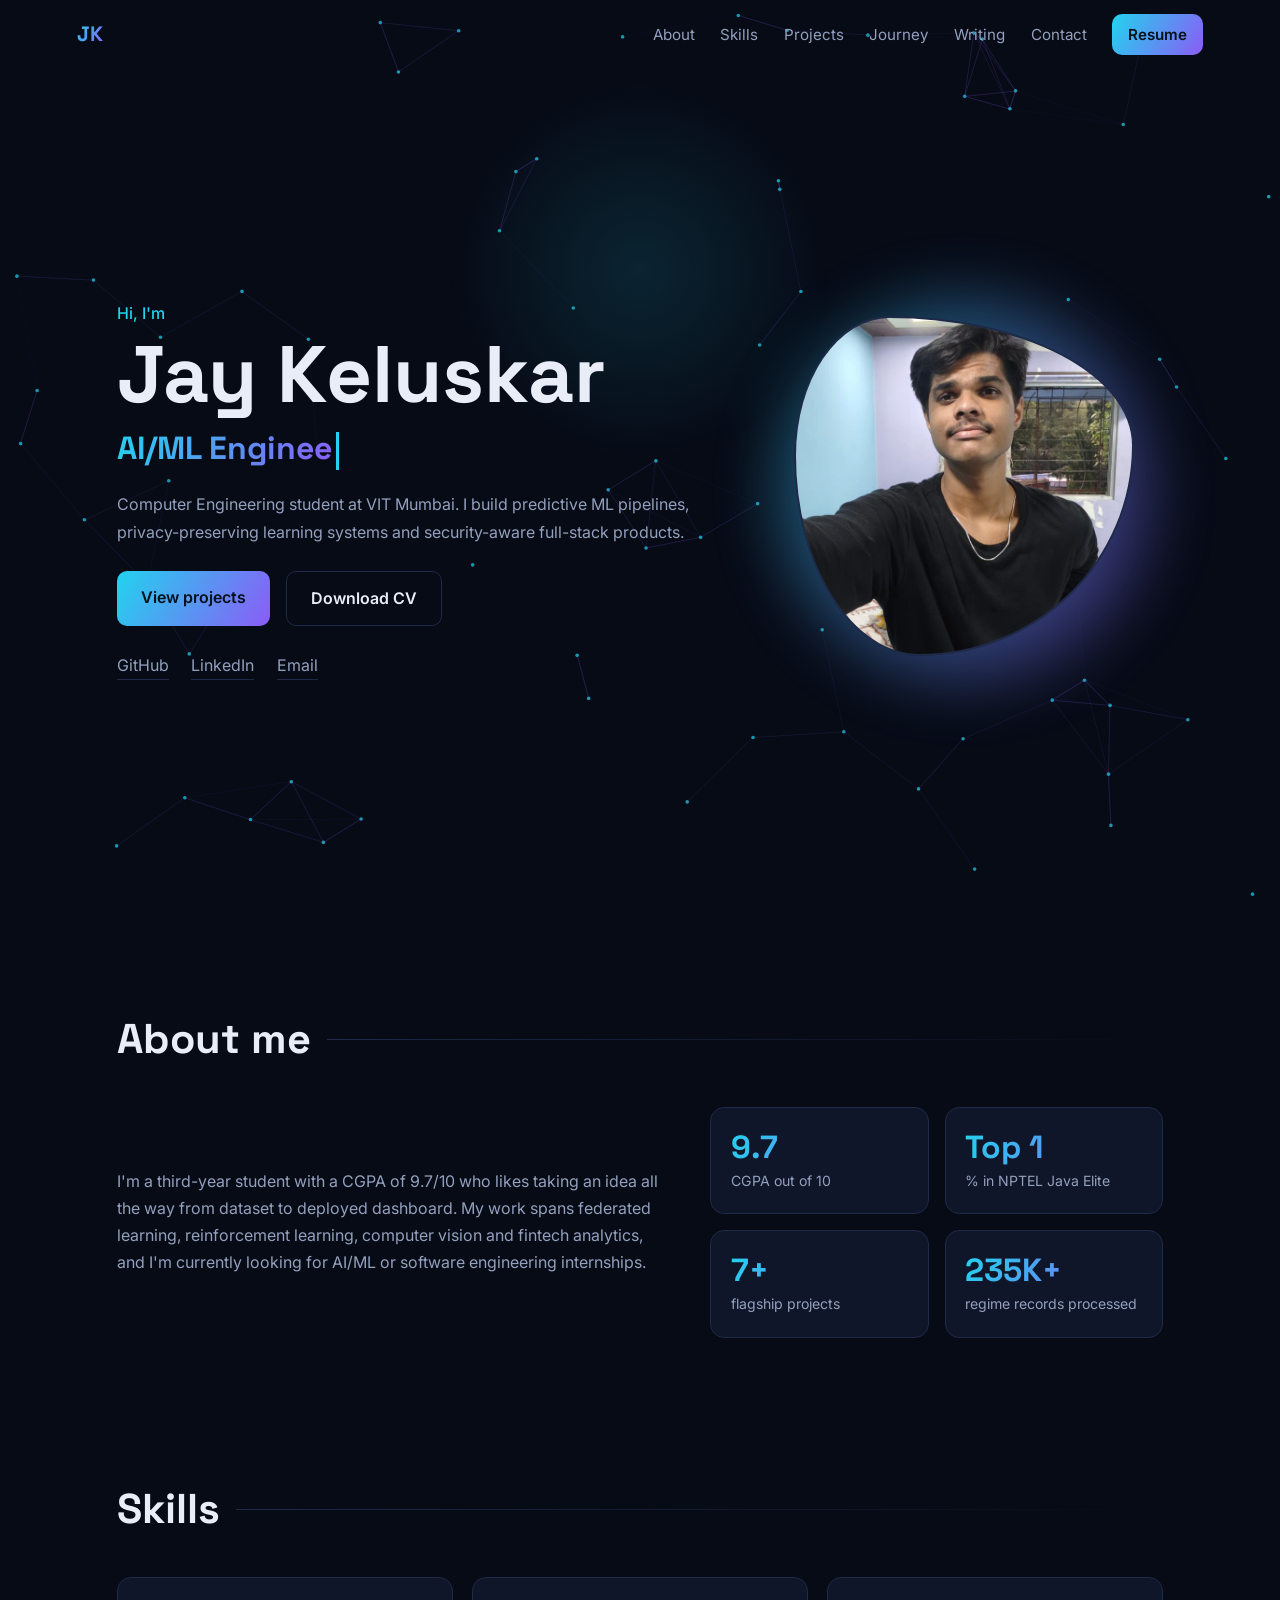
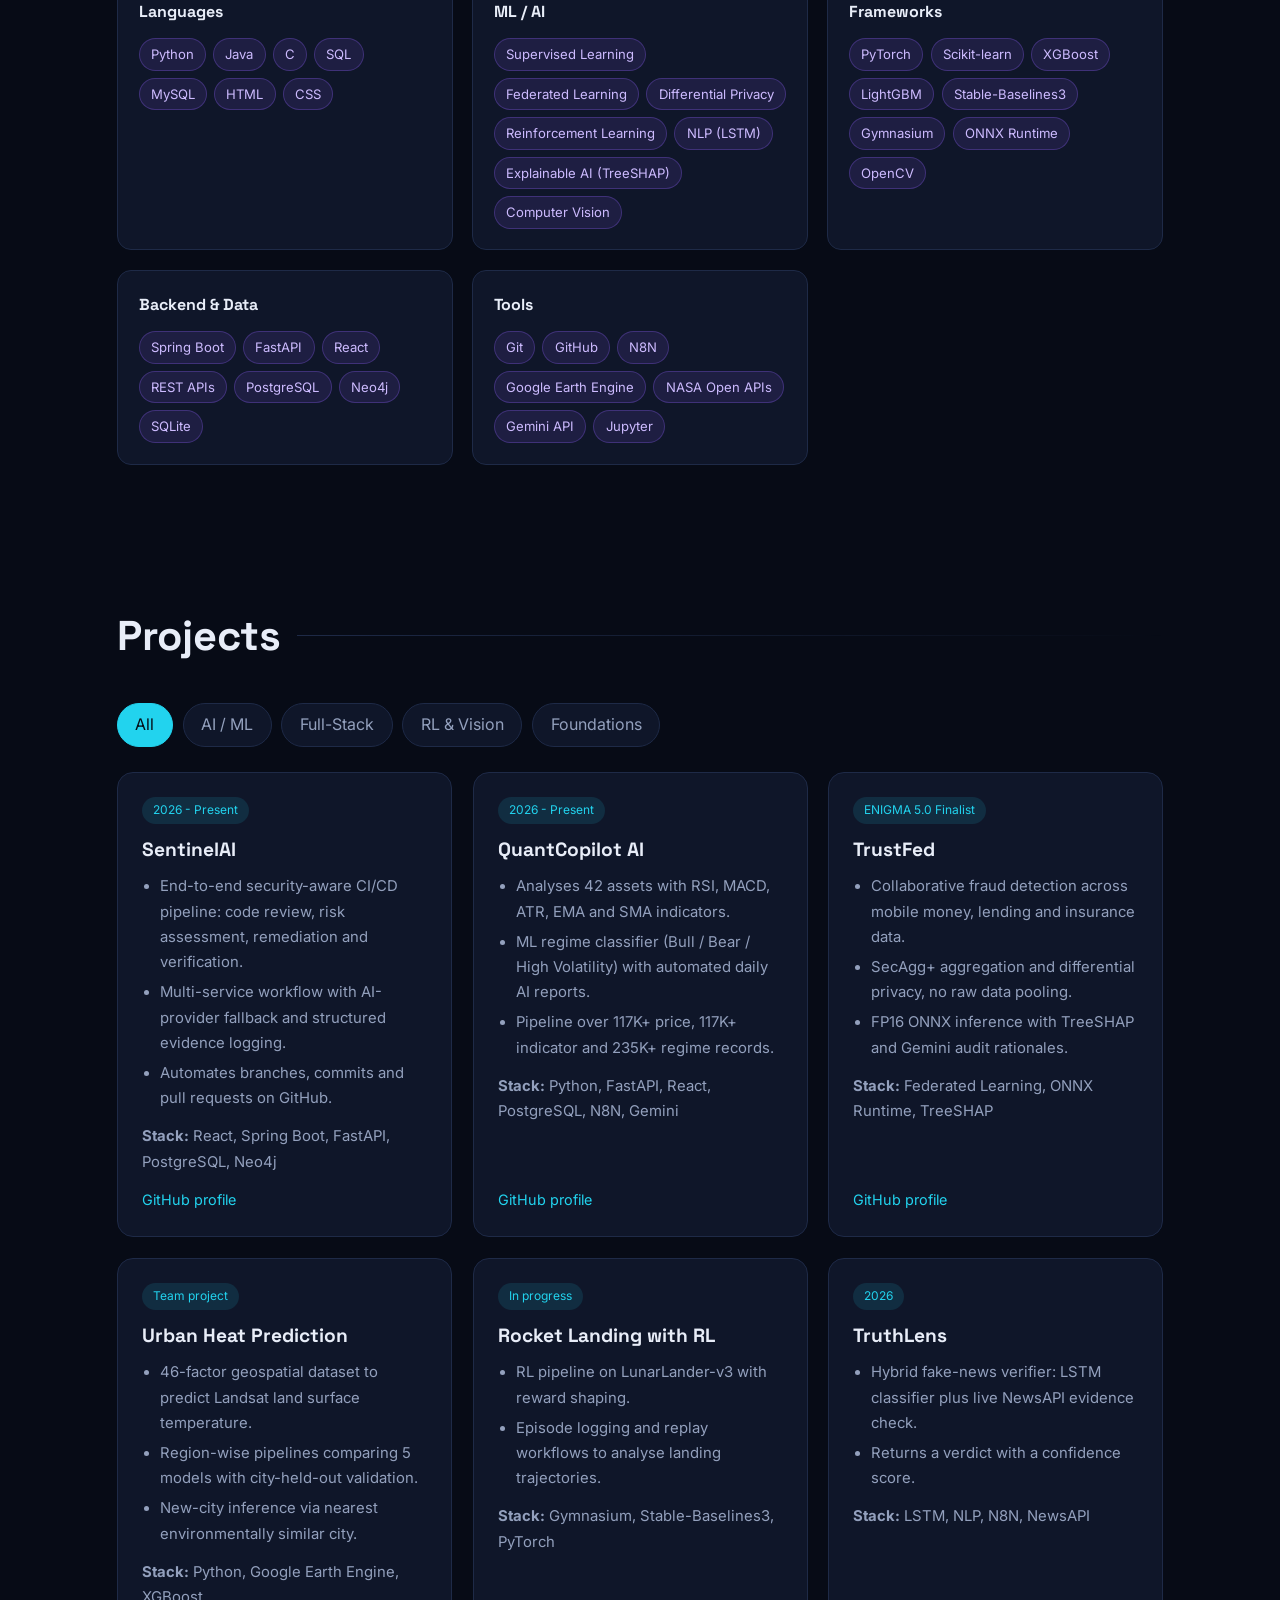
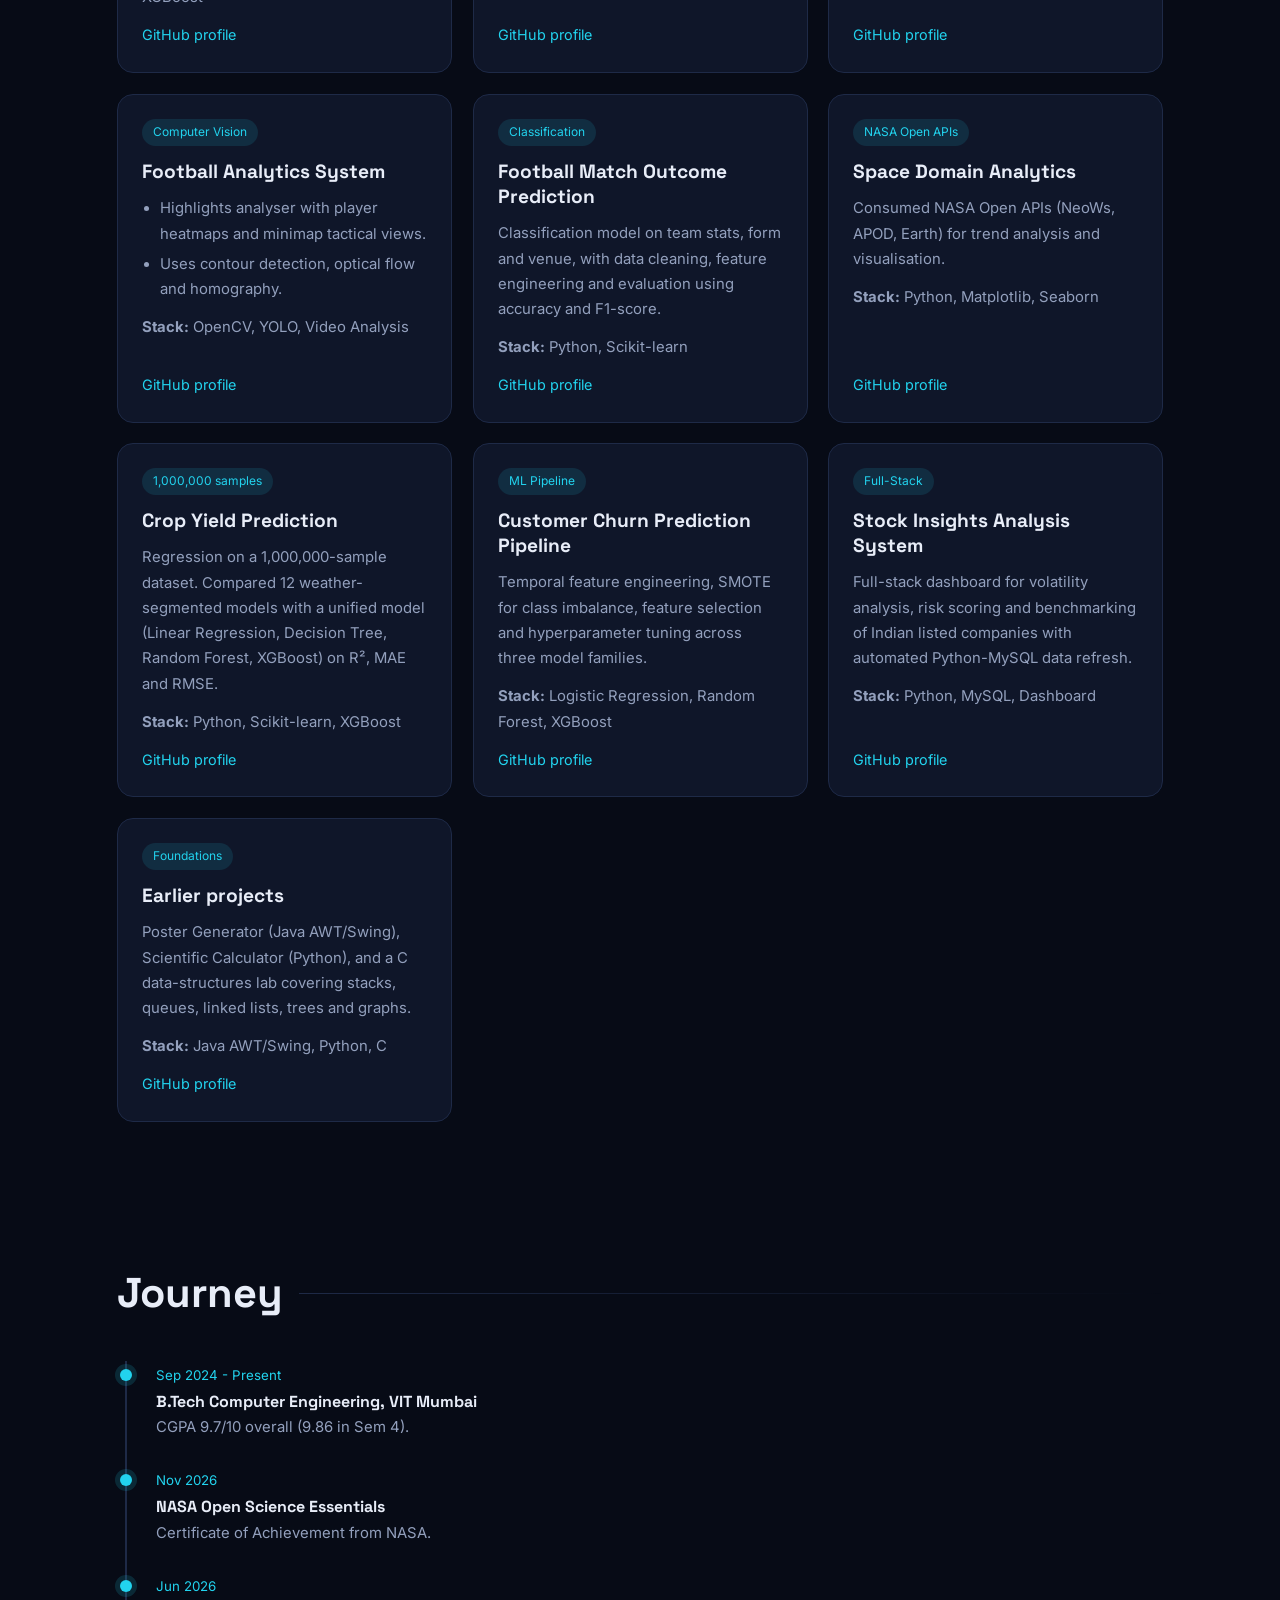
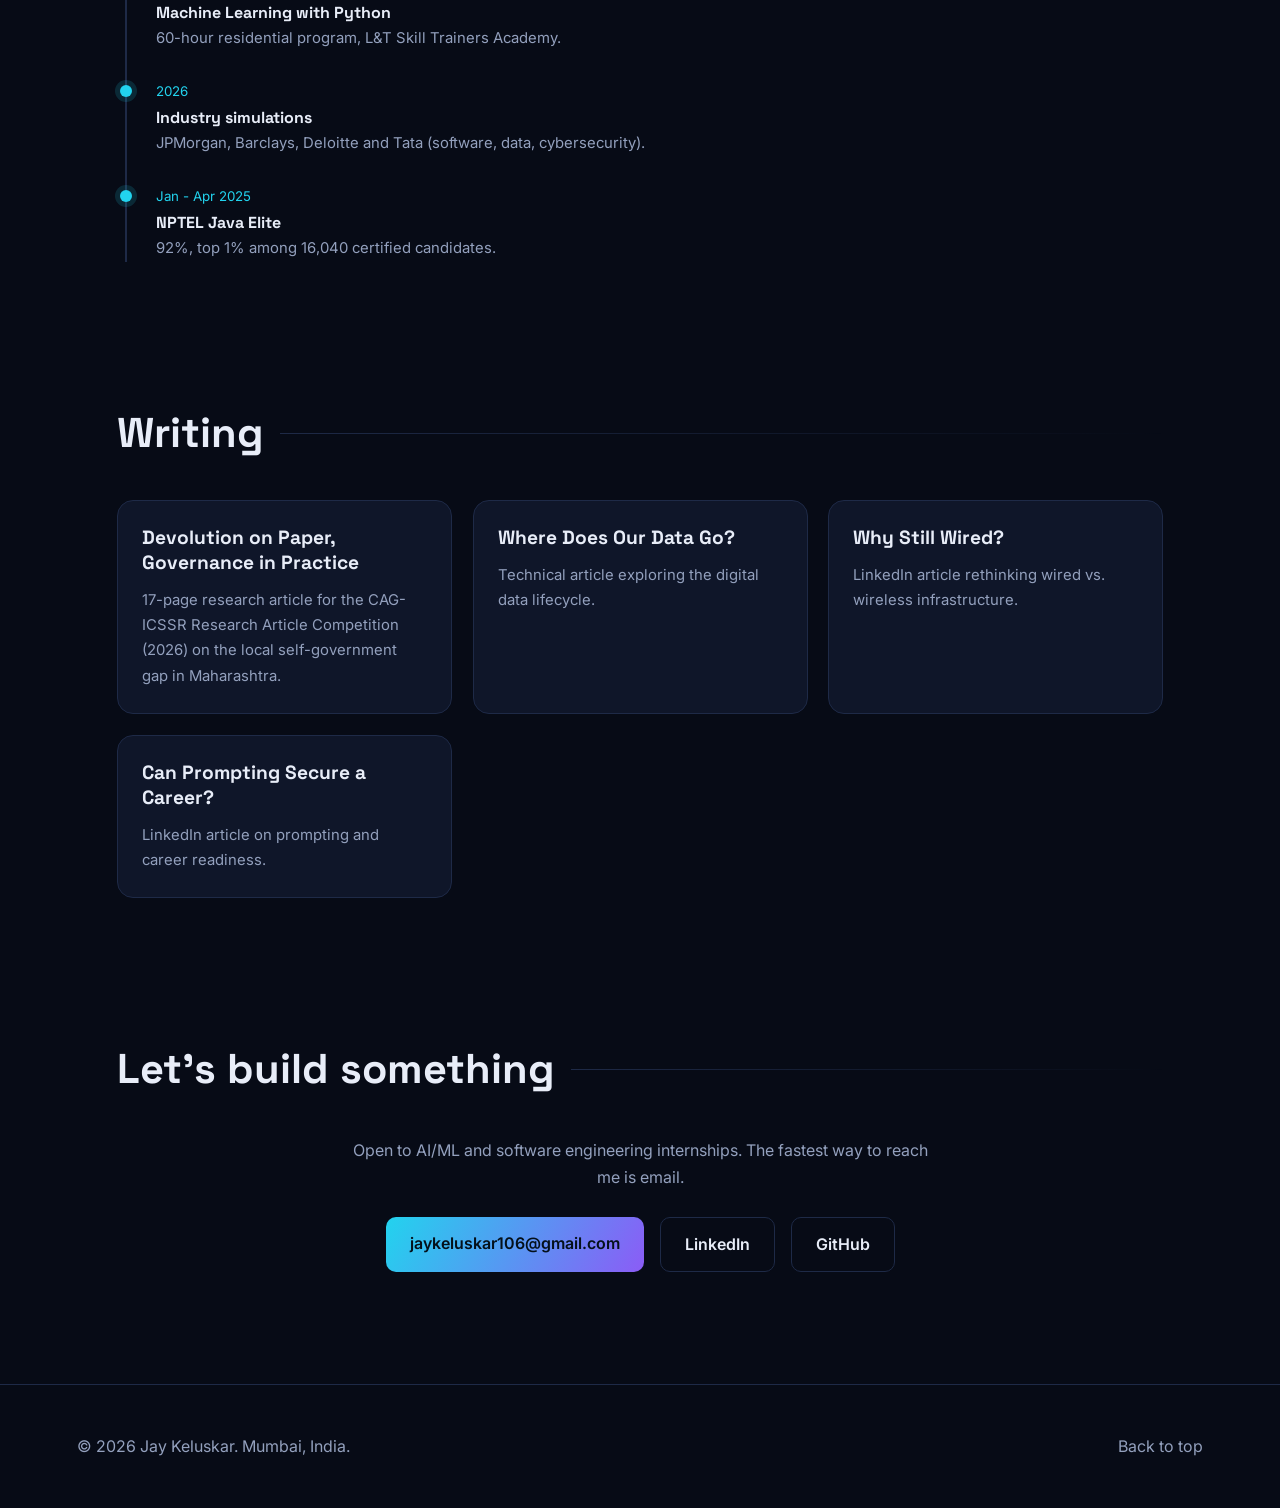
==== commit 827d18e9: "Add CSS styles to index.html Added internal CSS styles for layout and design." ====
--- a/index.html
+++ b/index.html
@@ -9,7 +9,111 @@
 <link rel="preconnect" href="https://fonts.googleapis.com">
 <link rel="preconnect" href="https://fonts.gstatic.com" crossorigin>
 <link href="https://fonts.googleapis.com/css2?family=Inter:wght@400;500;600&family=Space+Grotesk:wght@500;700&display=swap" rel="stylesheet">
-<link rel="stylesheet" href="style.css">
+<style>
+:root{--bg:#070b16;--panel:#0f1629;--line:#1e2a47;--text:#e8edf8;--mute:#93a0bd;--a:#22d3ee;--b:#8b5cf6;--grad:linear-gradient(120deg,var(--a),var(--b))}
+*{box-sizing:border-box;margin:0;padding:0}
+html{scroll-behavior:smooth;scroll-padding-top:80px}
+body{background:var(--bg);color:var(--text);font:400 1rem/1.7 Inter,system-ui,sans-serif;overflow-x:hidden}
+h1,h2,h3,.logo{font-family:'Space Grotesk',sans-serif}
+a{color:inherit;text-decoration:none}
+:focus-visible{outline:2px solid var(--a);outline-offset:3px}
+#net{position:fixed;inset:0;z-index:-2;width:100%;height:100%}
+#glow{position:fixed;width:420px;height:420px;border-radius:50%;pointer-events:none;z-index:-1;background:radial-gradient(circle,rgba(34,211,238,.13),transparent 65%);transform:translate(-50%,-50%);left:50%;top:30%}
+#progress{position:fixed;top:0;left:0;height:3px;width:0;background:var(--grad);z-index:100}
+#loader{position:fixed;inset:0;background:var(--bg);display:grid;place-content:center;justify-items:center;gap:1rem;z-index:200;transition:opacity .6s,visibility .6s;color:var(--mute)}
+#loader.done{opacity:0;visibility:hidden}
+.ring{width:54px;height:54px;border-radius:50%;border:3px solid var(--line);border-top-color:var(--a);animation:spin 1s linear infinite}
+@keyframes spin{to{transform:rotate(360deg)}}
+
+#nav{position:fixed;top:0;left:0;right:0;display:flex;justify-content:space-between;align-items:center;padding:.9rem 6vw;z-index:50;transition:background .3s,backdrop-filter .3s}
+#nav.solid{background:rgba(7,11,22,.8);backdrop-filter:blur(12px);border-bottom:1px solid var(--line)}
+.logo{font-weight:700;font-size:1.3rem;background:var(--grad);-webkit-background-clip:text;background-clip:text;color:transparent}
+#links{display:flex;gap:1.6rem;align-items:center}
+#links a{color:var(--mute);font-size:.95rem;transition:color .25s}
+#links a:hover,#links a.active{color:var(--a)}
+#burger{display:none;background:none;border:0;color:var(--text);font-size:1.6rem;cursor:pointer}
+
+.btn{display:inline-block;padding:.8rem 1.5rem;border-radius:10px;background:var(--grad);color:#04101a!important;font-weight:600;transition:transform .25s,box-shadow .25s}
+.btn:hover{transform:translateY(-3px);box-shadow:0 10px 30px rgba(34,211,238,.25)}
+.btn.ghost{background:transparent;border:1px solid var(--line);color:var(--text)!important}
+.btn.ghost:hover{border-color:var(--a)}
+.btn.small{padding:.45rem 1rem}
+
+section{padding:6.5rem 6vw 2rem;max-width:1200px;margin:auto}
+.hero{min-height:100vh;display:grid;grid-template-columns:1.2fr .8fr;gap:3rem;align-items:center;padding-top:7rem}
+.hello{color:var(--a);font-weight:500}
+h1{font-size:clamp(2.8rem,7vw,5rem);line-height:1.05;margin:.3rem 0}
+h2{font-size:clamp(1.3rem,3vw,2rem);color:var(--mute);min-height:2.6rem;font-weight:500}
+#typed{background:var(--grad);-webkit-background-clip:text;background-clip:text;color:transparent;font-weight:700}
+.caret{display:inline-block;width:3px;height:1.2em;background:var(--a);margin-left:4px;vertical-align:middle;animation:blink 1s steps(1) infinite}
+@keyframes blink{50%{opacity:0}}
+.lead{max-width:60ch;color:var(--mute);margin:1rem 0 1.6rem}
+.lead.center{margin-inline:auto;text-align:center}
+.cta{display:flex;flex-wrap:wrap;gap:1rem}.cta.center{justify-content:center}
+.socials{display:flex;gap:1.4rem;margin-top:1.6rem}
+.socials a{color:var(--mute);border-bottom:1px solid var(--line);transition:.25s}
+.socials a:hover{color:var(--a);border-color:var(--a)}
+.hero-text>*{opacity:0;transform:translateY(24px);animation:rise .8s forwards}
+.hero-text>*:nth-child(2){animation-delay:.15s}.hero-text>*:nth-child(3){animation-delay:.3s}.hero-text>*:nth-child(4){animation-delay:.45s}.hero-text>*:nth-child(5){animation-delay:.6s}.hero-text>*:nth-child(6){animation-delay:.75s}
+body.loading .hero-text>*{animation-play-state:paused}
+@keyframes rise{to{opacity:1;transform:none}}
+.hero-photo{position:relative;justify-self:center;width:min(340px,80vw);aspect-ratio:1;transition:transform .15s;transform-style:preserve-3d}
+.hero-photo img{position:relative;width:100%;height:100%;object-fit:cover;object-position:50% 20%;border-radius:28% 72% 63% 37%/41% 38% 62% 59%;border:2px solid var(--line);animation:morph 9s ease-in-out infinite}
+.halo{position:absolute;inset:-14px;background:var(--grad);filter:blur(34px);opacity:.45;border-radius:50%;animation:spin 14s linear infinite}
+@keyframes morph{50%{border-radius:60% 40% 30% 70%/60% 30% 70% 40%}}
+
+.title{font-size:clamp(1.8rem,4vw,2.6rem);margin-bottom:2rem;display:flex;align-items:center;gap:1rem}
+.title::after{content:"";flex:1;height:1px;background:linear-gradient(90deg,var(--line),transparent)}
+.about{display:grid;grid-template-columns:1.1fr .9fr;gap:2.5rem;align-items:center}
+.about p{color:var(--mute)}
+.stats{display:grid;grid-template-columns:1fr 1fr;gap:1rem}
+.stats div{background:var(--panel);border:1px solid var(--line);border-radius:14px;padding:1.2rem}
+.stats b{font:700 2rem 'Space Grotesk';background:var(--grad);-webkit-background-clip:text;background-clip:text;color:transparent;display:block}
+.stats span{color:var(--mute);font-size:.88rem}
+
+.skill-grid{display:grid;grid-template-columns:repeat(auto-fit,minmax(250px,1fr));gap:1.2rem}
+.skill{background:var(--panel);border:1px solid var(--line);border-radius:14px;padding:1.3rem;transition:border-color .3s,transform .3s}
+.skill:hover{border-color:var(--a);transform:translateY(-4px)}
+.skill h4{margin-bottom:.8rem;font-family:'Space Grotesk'}
+.chips{display:flex;flex-wrap:wrap;gap:.45rem}
+.chips span{font-size:.82rem;padding:.25rem .7rem;border-radius:99px;background:rgba(139,92,246,.12);border:1px solid rgba(139,92,246,.3);color:#cdbbff}
+
+.filters{display:flex;flex-wrap:wrap;gap:.6rem;margin-bottom:1.6rem}
+.filters button{background:var(--panel);color:var(--mute);border:1px solid var(--line);padding:.45rem 1.1rem;border-radius:99px;cursor:pointer;font:inherit;transition:.25s}
+.filters button.on,.filters button:hover{color:#04101a;background:var(--a);border-color:var(--a)}
+.grid{display:grid;grid-template-columns:repeat(auto-fill,minmax(320px,1fr));gap:1.3rem}
+.grid.two{grid-template-columns:repeat(auto-fit,minmax(300px,1fr))}
+.card{background:var(--panel);border:1px solid var(--line);border-radius:16px;padding:1.5rem;display:flex;flex-direction:column;gap:.8rem;position:relative;overflow:hidden;transition:transform .2s,border-color .3s,opacity .4s;animation:pop .5s both}
+.card::before{content:"";position:absolute;inset:0 0 auto;height:3px;background:var(--grad);transform:scaleX(0);transform-origin:left;transition:transform .4s}
+.card:hover{border-color:var(--a)}.card:hover::before{transform:scaleX(1)}
+@keyframes pop{from{opacity:0;transform:scale(.94) translateY(16px)}}
+.card h4{font:700 1.2rem 'Space Grotesk'}
+.card p,.card li{color:var(--mute);font-size:.93rem}
+.card ul{padding-left:1.1rem;display:grid;gap:.3rem}
+.card .links{margin-top:auto;display:flex;gap:1rem}
+.card .links a{color:var(--a);font-size:.9rem}
+.badge{align-self:flex-start;font-size:.75rem;padding:.2rem .7rem;border-radius:99px;background:rgba(34,211,238,.12);color:var(--a)}
+
+.timeline{border-left:2px solid var(--line);margin-left:.5rem;display:grid;gap:1.6rem}
+.t-item{position:relative;padding-left:1.8rem}
+.t-item::before{content:"";position:absolute;left:-7px;top:.5rem;width:12px;height:12px;border-radius:50%;background:var(--a);box-shadow:0 0 0 5px rgba(34,211,238,.15)}
+.t-item small{color:var(--a)}.t-item h4{font-family:'Space Grotesk'}.t-item p{color:var(--mute);font-size:.93rem}
+
+.reveal{opacity:0;transform:translateY(40px);filter:blur(6px);transition:opacity .9s,transform .9s,filter .9s}
+.reveal.in{opacity:1;transform:none;filter:none}
+footer{display:flex;justify-content:space-between;flex-wrap:wrap;gap:1rem;padding:3rem 6vw;margin-top:5rem;border-top:1px solid var(--line);color:var(--mute)}
+footer a:hover{color:var(--a)}
+
+@media(max-width:820px){
+ .hero,.about{grid-template-columns:1fr}.hero-photo{order:-1;width:min(240px,60vw)}
+ #burger{display:block}
+ #links{position:fixed;top:60px;right:0;left:0;flex-direction:column;background:var(--panel);padding:1.5rem;gap:1rem;transform:translateY(-130%);transition:transform .4s;border-bottom:1px solid var(--line)}
+ #links.open{transform:none}
+}
+@media(prefers-reduced-motion:reduce){*,*::before,*::after{animation-duration:.01ms!important;transition-duration:.01ms!important}.reveal{opacity:1;transform:none;filter:none}}
+.sub{font:700 1.3rem 'Space Grotesk',sans-serif;margin:3rem 0 1.2rem;color:var(--mute)}
+
+</style>
 </head>
 <body>
 <div id="loader"><div class="ring"></div><p>Initialising Jay.exe</p></div>
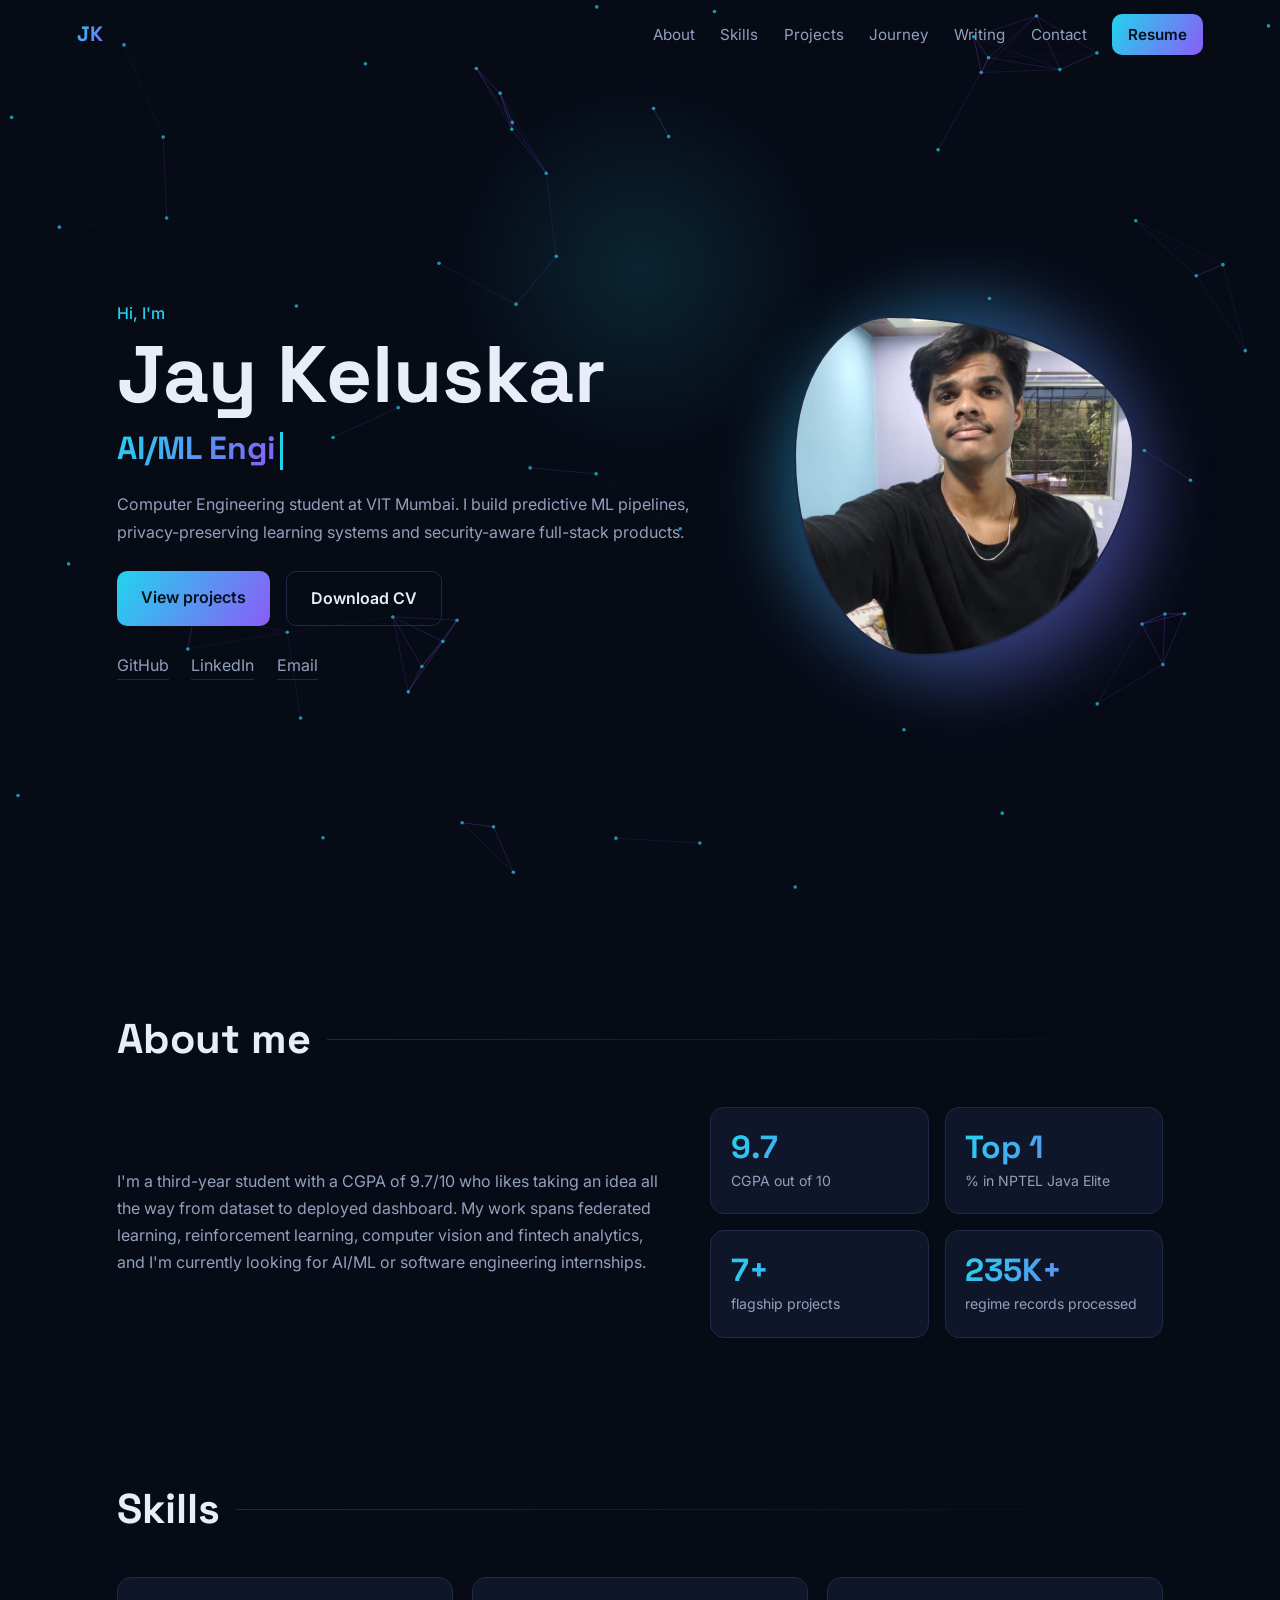
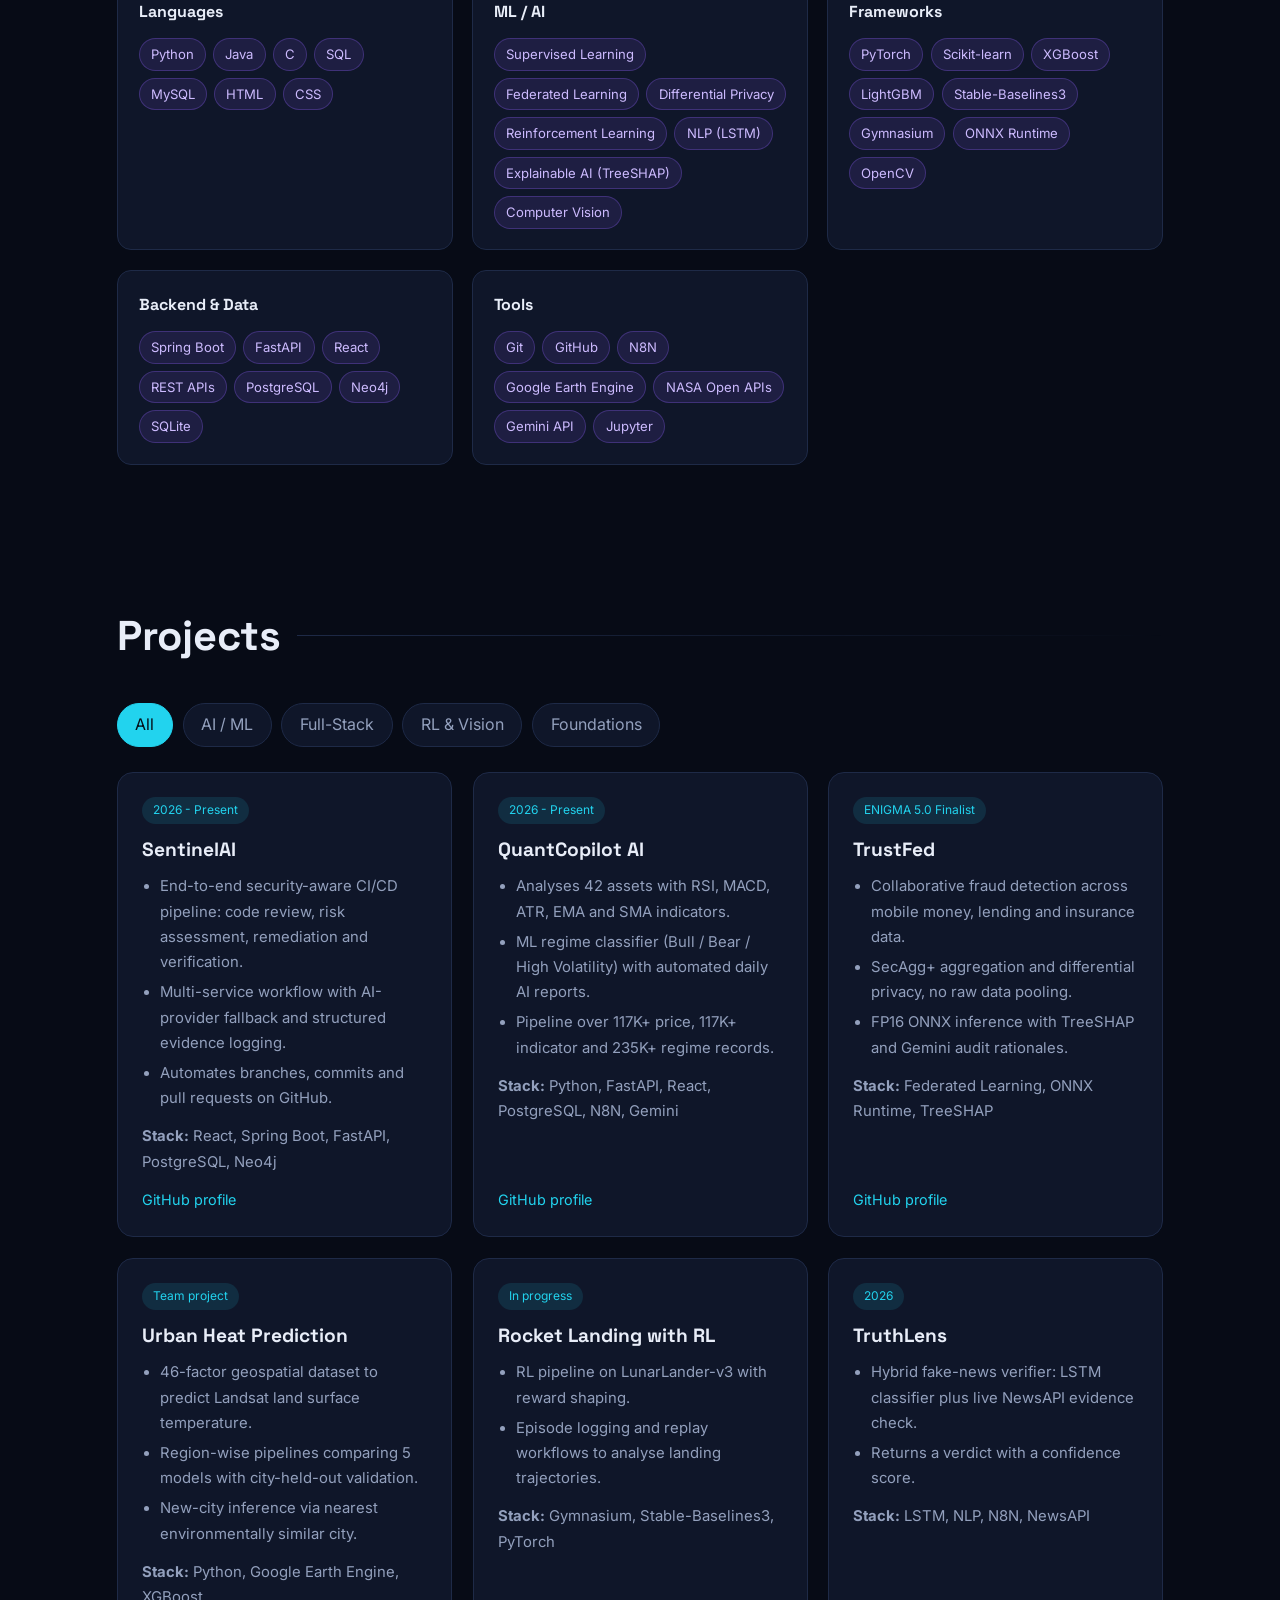
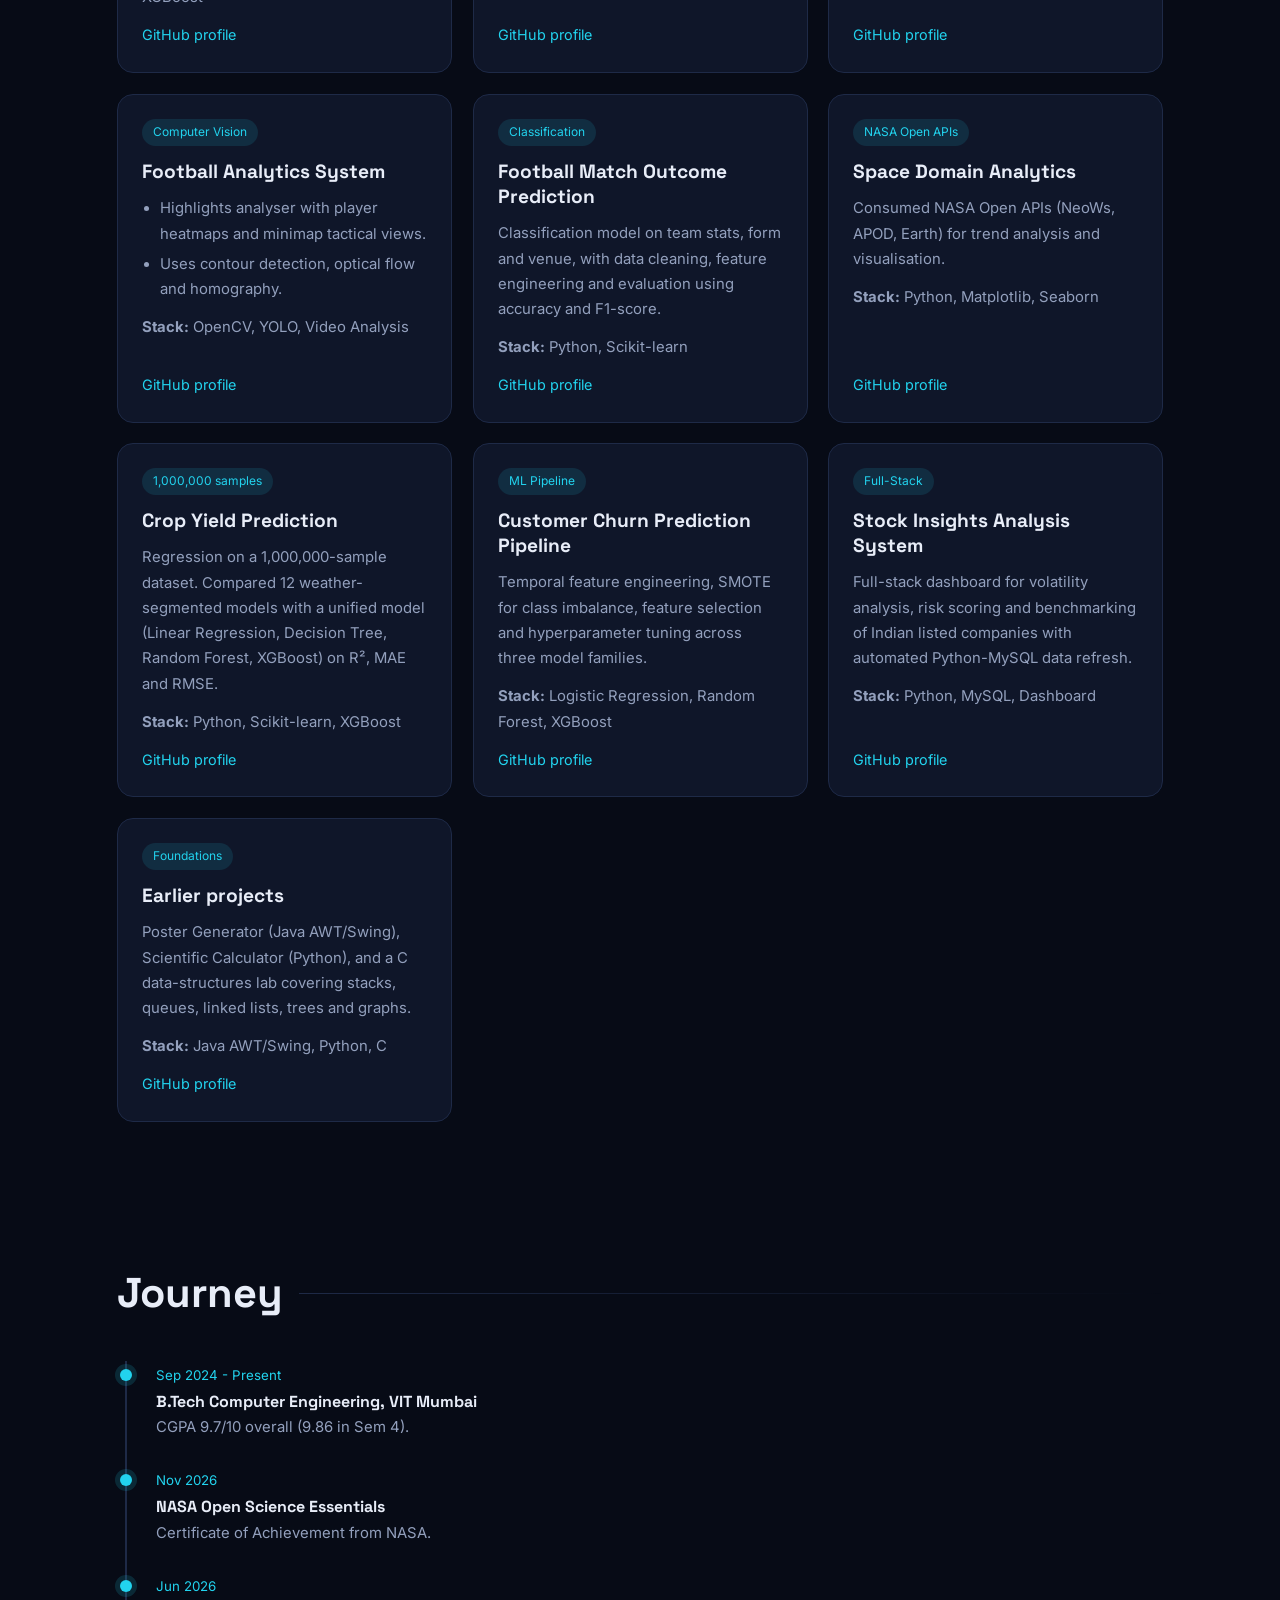
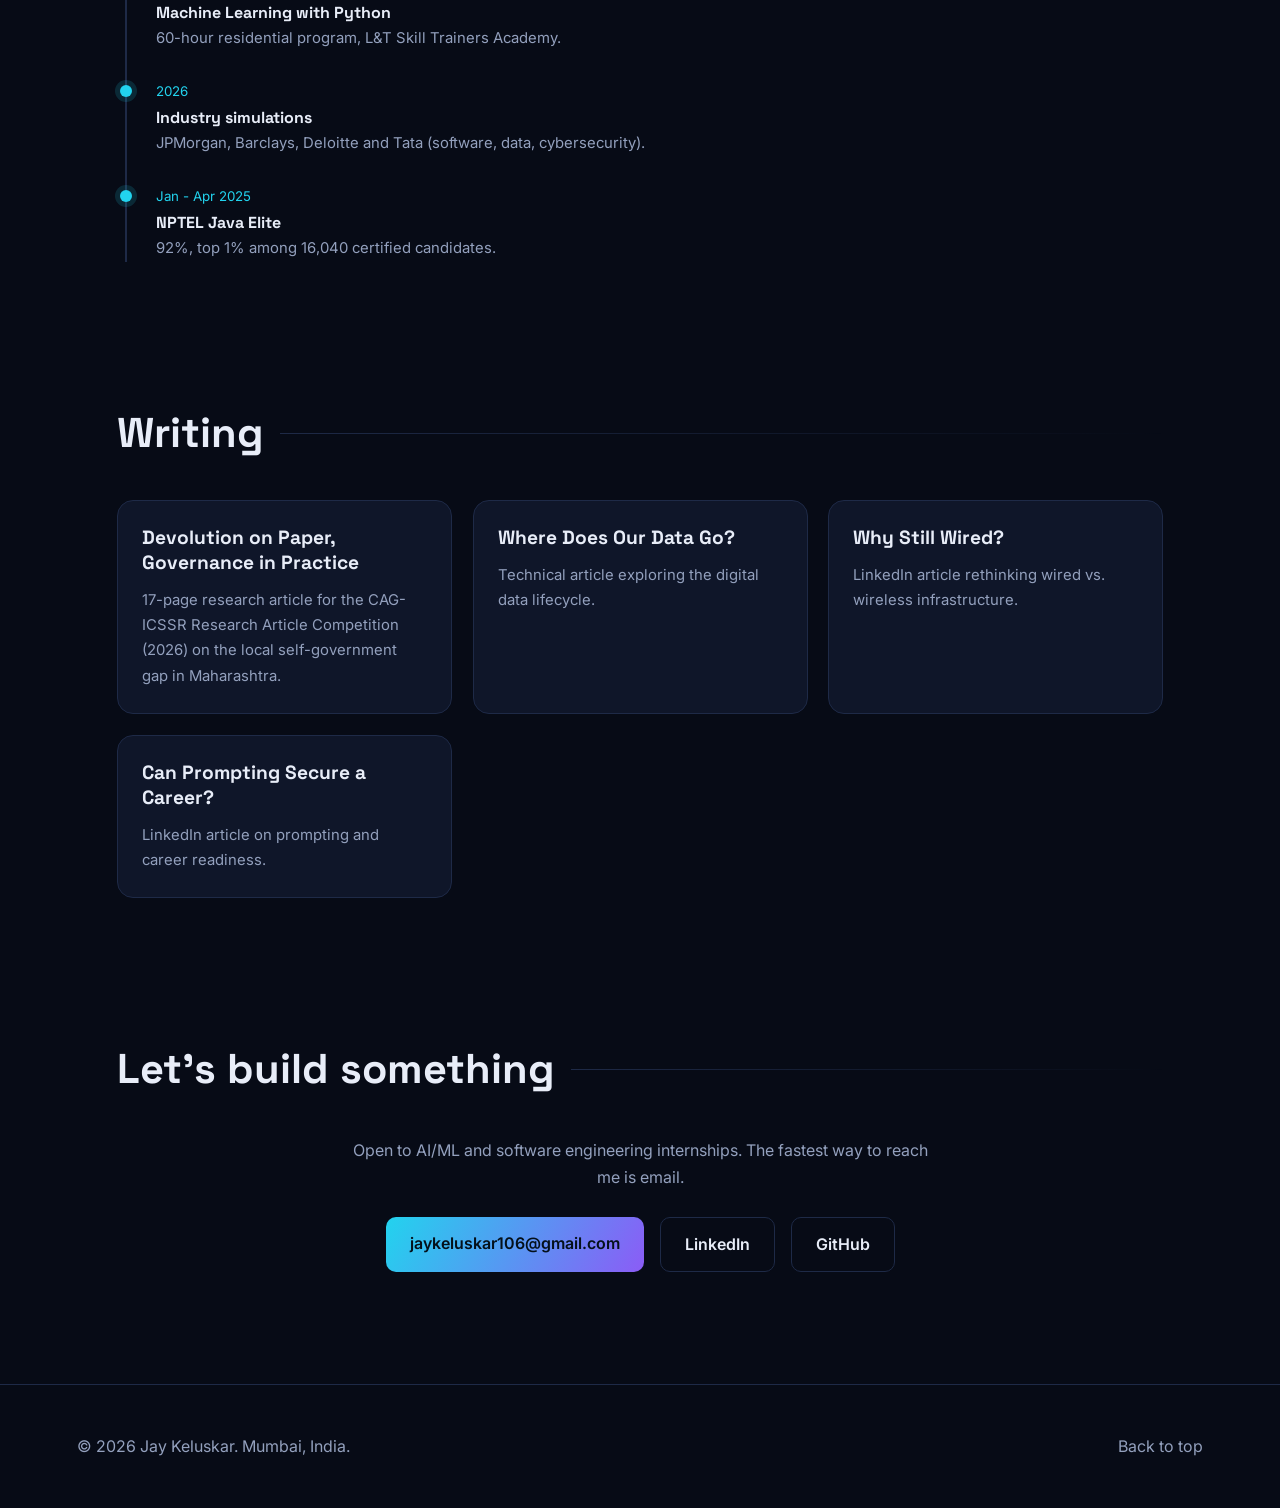
==== commit 43df72cc: "Add dynamic content and scripts to index.html" ====
--- a/index.html
+++ b/index.html
@@ -200,6 +200,176 @@
 </main>
 
 <footer><p>&copy; 2026 Jay Keluskar. Mumbai, India.</p><a href="#home" id="top">Back to top</a></footer>
-<script src="script.js"></script>
+<script>
+/* ========= EDIT YOUR CONTENT HERE ========= */
+const GH = "https://github.com/Jayz-yuors";
+const roles = ["AI/ML Engineer", "Full-Stack Developer", "Federated Learning Explorer", "Problem Solver"];
+
+const skills = {
+  "Languages": ["Python", "Java", "C", "SQL", "MySQL", "HTML", "CSS"],
+  "ML / AI": ["Supervised Learning", "Federated Learning", "Differential Privacy", "Reinforcement Learning", "NLP (LSTM)", "Explainable AI (TreeSHAP)", "Computer Vision"],
+  "Frameworks": ["PyTorch", "Scikit-learn", "XGBoost", "LightGBM", "Stable-Baselines3", "Gymnasium", "ONNX Runtime", "OpenCV"],
+  "Backend & Data": ["Spring Boot", "FastAPI", "React", "REST APIs", "PostgreSQL", "Neo4j", "SQLite"],
+  "Tools": ["Git", "GitHub", "N8N", "Google Earth Engine", "NASA Open APIs", "Gemini API", "Jupyter"]
+};
+
+// cat: ai | web | rl ; add  repo: "https://github.com/Jayz-yuors/<repo>"  to show a Code link
+const projects = [
+  { name: "SentinelAI", cat: ["ai", "web"], badge: "2026 - Present", tech: "React, Spring Boot, FastAPI, PostgreSQL, Neo4j",
+    pts: ["End-to-end security-aware CI/CD pipeline: code review, risk assessment, remediation and verification.", "Multi-service workflow with AI-provider fallback and structured evidence logging.", "Automates branches, commits and pull requests on GitHub."] },
+  { name: "QuantCopilot AI", cat: ["ai", "web"], badge: "2026 - Present", tech: "Python, FastAPI, React, PostgreSQL, N8N, Gemini",
+    pts: ["Analyses 42 assets with RSI, MACD, ATR, EMA and SMA indicators.", "ML regime classifier (Bull / Bear / High Volatility) with automated daily AI reports.", "Pipeline over 117K+ price, 117K+ indicator and 235K+ regime records."] },
+  { name: "TrustFed", cat: ["ai"], badge: "ENIGMA 5.0 Finalist", tech: "Federated Learning, ONNX Runtime, TreeSHAP",
+    pts: ["Collaborative fraud detection across mobile money, lending and insurance data.", "SecAgg+ aggregation and differential privacy, no raw data pooling.", "FP16 ONNX inference with TreeSHAP and Gemini audit rationales."] },
+  { name: "Urban Heat Prediction", cat: ["ai"], badge: "Team project", tech: "Python, Google Earth Engine, XGBoost",
+    pts: ["46-factor geospatial dataset to predict Landsat land surface temperature.", "Region-wise pipelines comparing 5 models with city-held-out validation.", "New-city inference via nearest environmentally similar city."] },
+  { name: "Rocket Landing with RL", cat: ["rl"], badge: "In progress", tech: "Gymnasium, Stable-Baselines3, PyTorch",
+    pts: ["RL pipeline on LunarLander-v3 with reward shaping.", "Episode logging and replay workflows to analyse landing trajectories."] },
+  { name: "TruthLens", cat: ["ai"], badge: "2026", tech: "LSTM, NLP, N8N, NewsAPI",
+    pts: ["Hybrid fake-news verifier: LSTM classifier plus live NewsAPI evidence check.", "Returns a verdict with a confidence score."] },
+  { name: "Football Analytics System", cat: ["rl"], badge: "Computer Vision", tech: "OpenCV, YOLO, Video Analysis",
+    pts: ["Highlights analyser with player heatmaps and minimap tactical views.", "Uses contour detection, optical flow and homography."] },
+{ name: "Football Match Outcome Prediction", cat: ["ai"], badge: "Classification", tech: "Python, Scikit-learn",
+    d: "Classification model on team stats, form and venue, with data cleaning, feature engineering and evaluation using accuracy and F1-score." },
+  { name: "Space Domain Analytics", cat: ["ai"], badge: "NASA Open APIs", tech: "Python, Matplotlib, Seaborn",
+    d: "Consumed NASA Open APIs (NeoWs, APOD, Earth) for trend analysis and visualisation." },
+  { name: "Crop Yield Prediction", cat: ["ai"], badge: "1,000,000 samples", tech: "Python, Scikit-learn, XGBoost",
+    d: "Regression on a 1,000,000-sample dataset. Compared 12 weather-segmented models with a unified model (Linear Regression, Decision Tree, Random Forest, XGBoost) on R², MAE and RMSE." },
+  { name: "Customer Churn Prediction Pipeline", cat: ["ai"], badge: "ML Pipeline", tech: "Logistic Regression, Random Forest, XGBoost",
+    d: "Temporal feature engineering, SMOTE for class imbalance, feature selection and hyperparameter tuning across three model families." },
+  { name: "Stock Insights Analysis System", cat: ["web","ai"], badge: "Full-Stack", tech: "Python, MySQL, Dashboard",
+    d: "Full-stack dashboard for volatility analysis, risk scoring and benchmarking of Indian listed companies with automated Python-MySQL data refresh." },
+  { name: "Earlier projects", cat: ["other"], badge: "Foundations", tech: "Java AWT/Swing, Python, C",
+    d: "Poster Generator (Java AWT/Swing), Scientific Calculator (Python), and a C data-structures lab covering stacks, queues, linked lists, trees and graphs." }
+];
+const filters = [["all", "All"], ["ai", "AI / ML"], ["web", "Full-Stack"], ["rl", "RL & Vision"], ["other", "Foundations"]];
+
+const journey = [
+  ["Sep 2024 - Present", "B.Tech Computer Engineering, VIT Mumbai", "CGPA 9.7/10 overall (9.86 in Sem 4)."],
+  ["Nov 2026", "NASA Open Science Essentials", "Certificate of Achievement from NASA."],
+  ["Jun 2026", "Machine Learning with Python", "60-hour residential program, L&T Skill Trainers Academy."],
+  ["2026", "Industry simulations", "JPMorgan, Barclays, Deloitte and Tata (software, data, cybersecurity)."],
+  ["Jan - Apr 2025", "NPTEL Java Elite", "92%, top 1% among 16,040 certified candidates."]
+];
+const writing = [
+  ["Devolution on Paper, Governance in Practice", "17-page research article for the CAG-ICSSR Research Article Competition (2026) on the local self-government gap in Maharashtra."],
+  ["Where Does Our Data Go?", "Technical article exploring the digital data lifecycle."],
+  ["Why Still Wired?", "LinkedIn article rethinking wired vs. wireless infrastructure."],
+  ["Can Prompting Secure a Career?", "LinkedIn article on prompting and career readiness."]
+];
+/* ========= END CONTENT ========= */
+
+const $ = (s, r = document) => r.querySelector(s);
+document.body.classList.add("loading");
+window.addEventListener("load", () => setTimeout(() => { $("#loader").classList.add("done"); document.body.classList.remove("loading"); }, 700));
+
+// Render content
+$("#skillGrid").innerHTML = Object.entries(skills).map(([k, v]) =>
+  `<div class="skill"><h4>${k}</h4><div class="chips">${v.map(x => `<span>${x}</span>`).join("")}</div></div>`).join("");
+$("#timeline").innerHTML = journey.map(([d, t, p]) => `<div class="t-item"><small>${d}</small><h4>${t}</h4><p>${p}</p></div>`).join("");
+$("#writeGrid").innerHTML = writing.map(([t, p]) => `<div class="card"><h4>${t}</h4><p>${p}</p></div>`).join("");
+$("#filters").innerHTML = filters.map(([k, l], i) => `<button data-f="${k}" class="${i ? "" : "on"}">${l}</button>`).join("");
+
+function drawProjects(f = "all") {
+  $("#projectGrid").innerHTML = projects.filter(p => f === "all" || p.cat.includes(f)).map((p, i) =>
+    `<article class="card tilt" style="animation-delay:${i * 70}ms"><span class="badge">${p.badge}</span><h4>${p.name}</h4>
+     ${p.pts ? `<ul>${p.pts.map(x => `<li>${x}</li>`).join("")}</ul>` : `<p>${p.d}</p>`}<p><b>Stack:</b> ${p.tech}</p>
+     <div class="links"><a href="${p.repo || GH}" target="_blank" rel="noopener">${p.repo ? "View code" : "GitHub profile"}</a></div></article>`).join("");
+  bindTilt();
+}
+$("#filters").addEventListener("click", e => {
+  const b = e.target.closest("button"); if (!b) return;
+  document.querySelectorAll("#filters button").forEach(x => x.classList.remove("on"));
+  b.classList.add("on"); drawProjects(b.dataset.f);
+});
+
+// Typed roles
+let ri = 0, ci = 0, del = false;
+(function type() {
+  const w = roles[ri];
+  $("#typed").textContent = w.slice(0, ci);
+  if (!del && ci === w.length) { del = true; return setTimeout(type, 1400); }
+  if (del && ci === 0) { del = false; ri = (ri + 1) % roles.length; }
+  ci += del ? -1 : 1;
+  setTimeout(type, del ? 35 : 80);
+})();
+
+// Tilt effect
+function bindTilt() {
+  document.querySelectorAll(".tilt").forEach(el => {
+    if (el.dataset.t) return; el.dataset.t = 1;
+    el.addEventListener("mousemove", e => {
+      const r = el.getBoundingClientRect(), x = (e.clientX - r.left) / r.width - .5, y = (e.clientY - r.top) / r.height - .5;
+      el.style.transform = `perspective(800px) rotateY(${x * 10}deg) rotateX(${-y * 10}deg)`;
+    });
+    el.addEventListener("mouseleave", () => el.style.transform = "");
+  });
+}
+
+// Scroll: reveal, counters, progress, nav state
+const counted = new WeakSet();
+const io = new IntersectionObserver(es => es.forEach(e => {
+  if (!e.isIntersecting) return;
+  e.target.classList.add("in");
+  e.target.querySelectorAll("[data-count]").forEach(n => {
+    if (counted.has(n)) return; counted.add(n);
+    const to = +n.dataset.count, dec = +n.dataset.dec || 0, t0 = performance.now();
+    (function step(t) {
+      const k = Math.min((t - t0) / 1400, 1), v = to * (1 - Math.pow(1 - k, 3));
+      n.textContent = (n.dataset.pre || "") + v.toFixed(dec) + (n.dataset.suf || "");
+      if (k < 1) requestAnimationFrame(step);
+    })(t0);
+  });
+}), { threshold: .15 });
+document.querySelectorAll(".reveal").forEach(s => io.observe(s));
+
+const secs = [...document.querySelectorAll("main section[id]")], navLinks = [...document.querySelectorAll("#links a[href^='#']")];
+addEventListener("scroll", () => {
+  const h = document.documentElement;
+  $("#progress").style.width = (h.scrollTop / (h.scrollHeight - h.clientHeight)) * 100 + "%";
+  $("#nav").classList.toggle("solid", scrollY > 30);
+  const cur = secs.filter(s => s.offsetTop - 140 <= scrollY).pop();
+  navLinks.forEach(a => a.classList.toggle("active", cur && a.getAttribute("href") === "#" + cur.id));
+}, { passive: true });
+
+// Mobile menu
+$("#burger").onclick = () => $("#links").classList.toggle("open");
+$("#links").addEventListener("click", e => e.target.tagName === "A" && $("#links").classList.remove("open"));
+
+// Cursor glow
+addEventListener("mousemove", e => { const g = $("#glow"); g.style.left = e.clientX + "px"; g.style.top = e.clientY + "px"; });
+
+// Neural network canvas background
+(function () {
+  const c = $("#net"), x = c.getContext("2d"), m = { x: -999, y: -999 };
+  let W, H, pts;
+  const init = () => {
+    W = c.width = innerWidth; H = c.height = innerHeight;
+    pts = Array.from({ length: Math.min(90, Math.floor(W * H / 16000)) }, () => ({ x: Math.random() * W, y: Math.random() * H, vx: (Math.random() - .5) * .5, vy: (Math.random() - .5) * .5 }));
+  };
+  addEventListener("resize", init);
+  addEventListener("mousemove", e => { m.x = e.clientX; m.y = e.clientY; });
+  init();
+  (function frame() {
+    x.clearRect(0, 0, W, H);
+    pts.forEach((p, i) => {
+      p.x += p.vx; p.y += p.vy;
+      if (p.x < 0 || p.x > W) p.vx *= -1; if (p.y < 0 || p.y > H) p.vy *= -1;
+      const dm = Math.hypot(p.x - m.x, p.y - m.y);
+      if (dm < 150) { p.x += (m.x - p.x) * .008; p.y += (m.y - p.y) * .008; }
+      x.fillStyle = "rgba(34,211,238,.7)"; x.beginPath(); x.arc(p.x, p.y, 1.8, 0, 7); x.fill();
+      for (let j = i + 1; j < pts.length; j++) {
+        const d = Math.hypot(p.x - pts[j].x, p.y - pts[j].y);
+        if (d < 130) { x.strokeStyle = `rgba(139,92,246,${.35 * (1 - d / 130)})`; x.beginPath(); x.moveTo(p.x, p.y); x.lineTo(pts[j].x, pts[j].y); x.stroke(); }
+      }
+    });
+    requestAnimationFrame(frame);
+  })();
+})();
+
+drawProjects();
+bindTilt();
+
+</script>
 </body>
 </html>
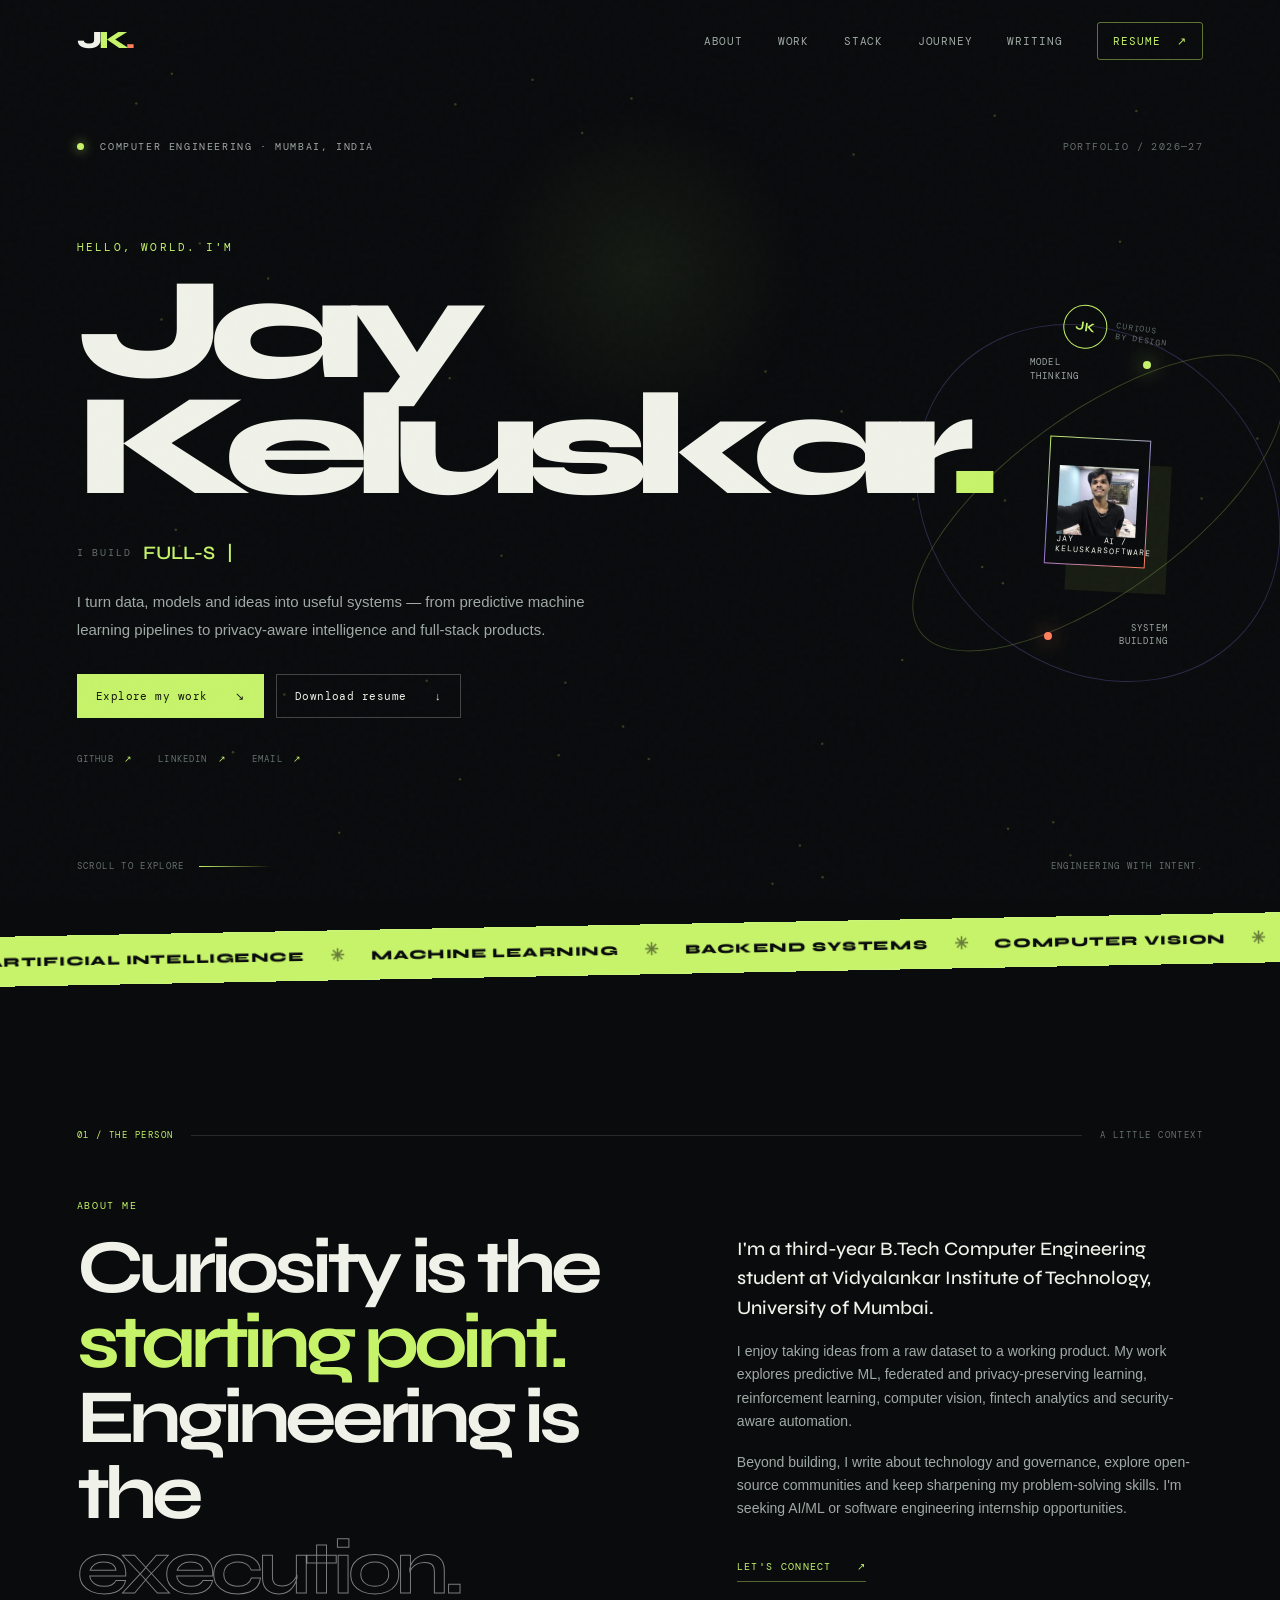
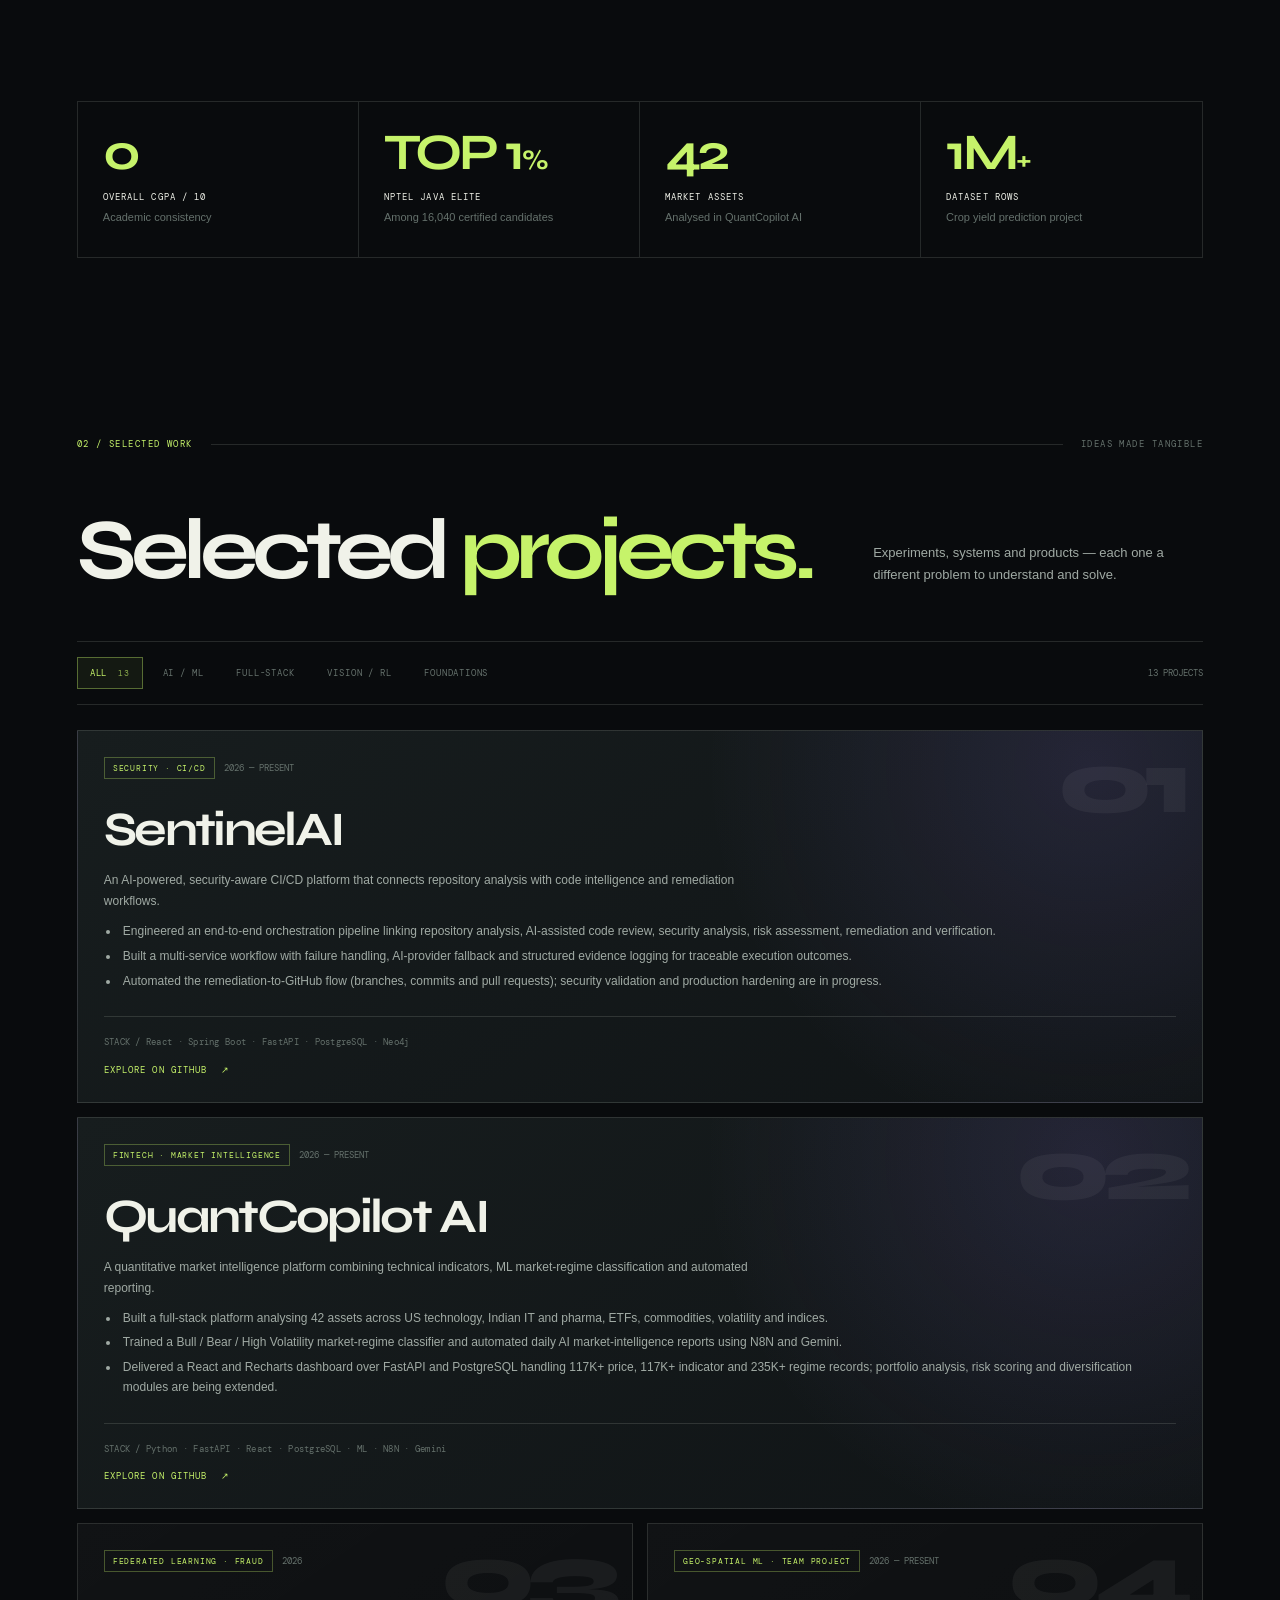
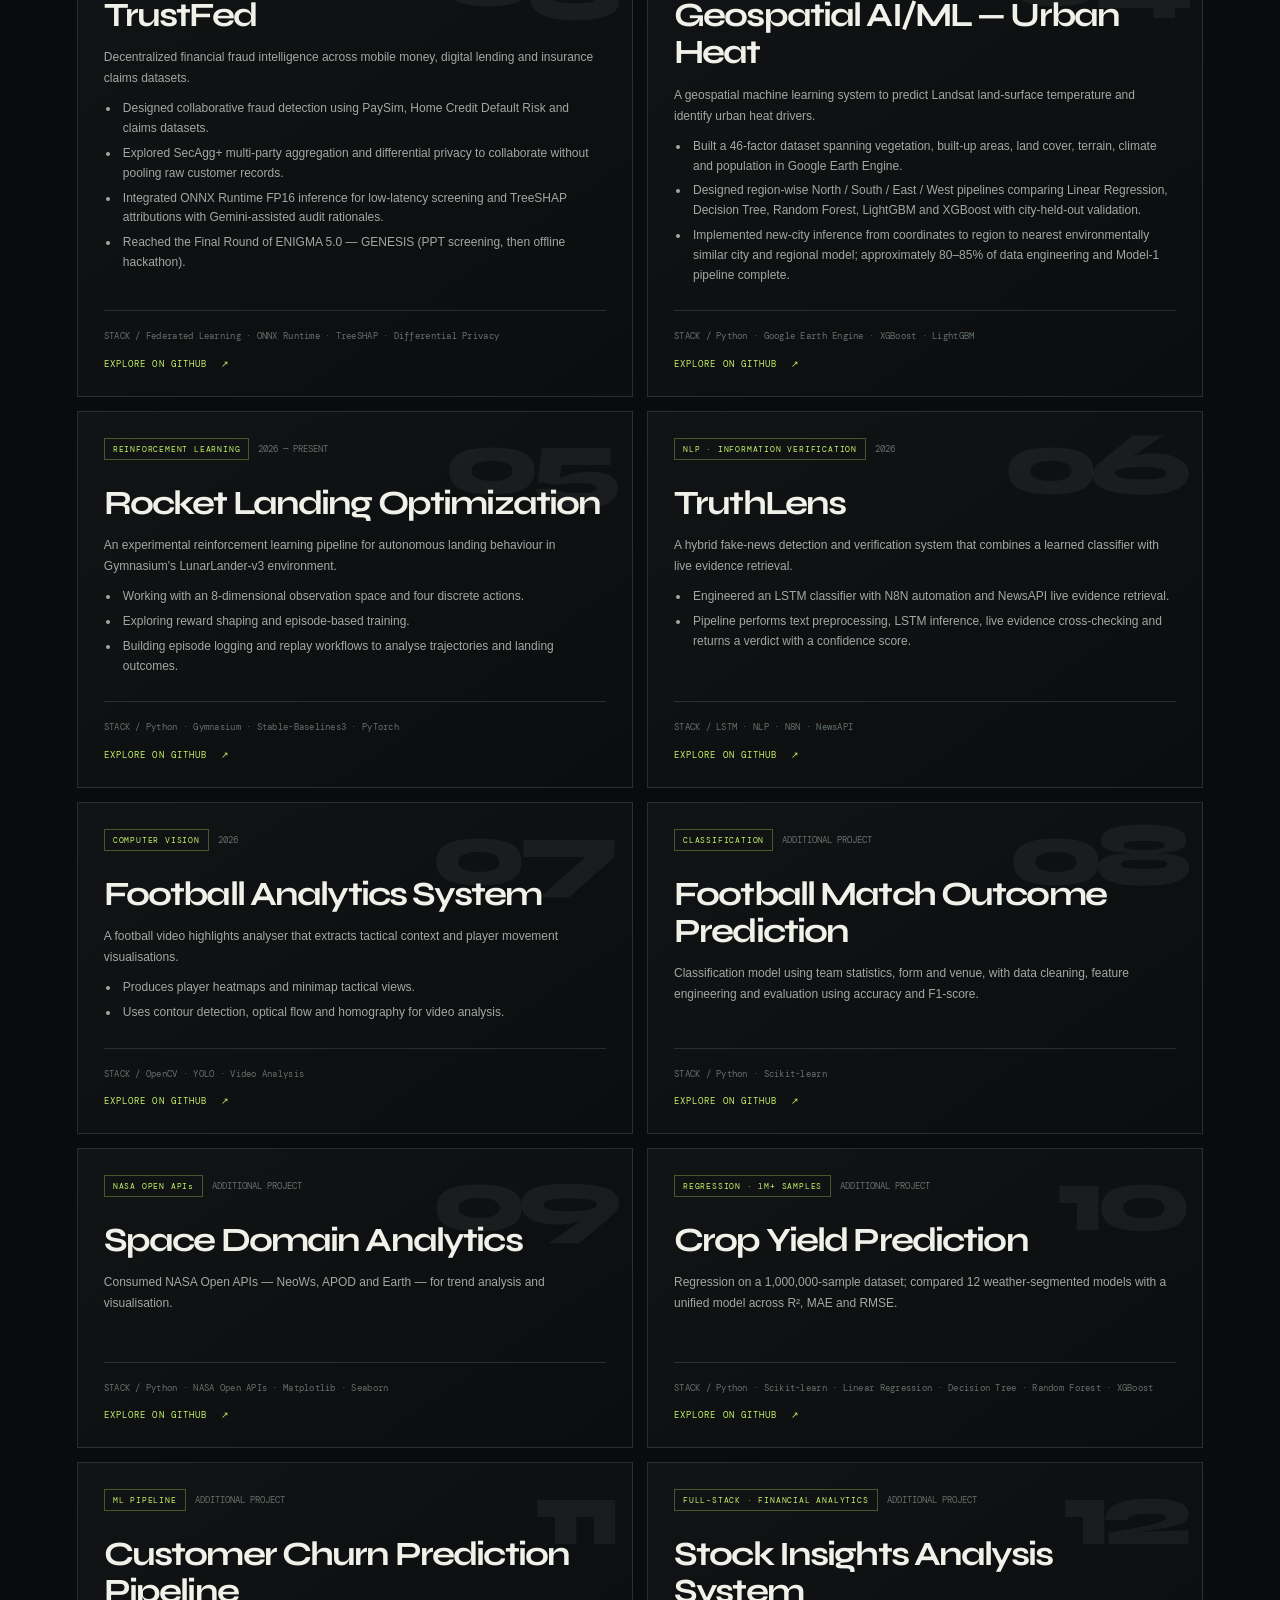
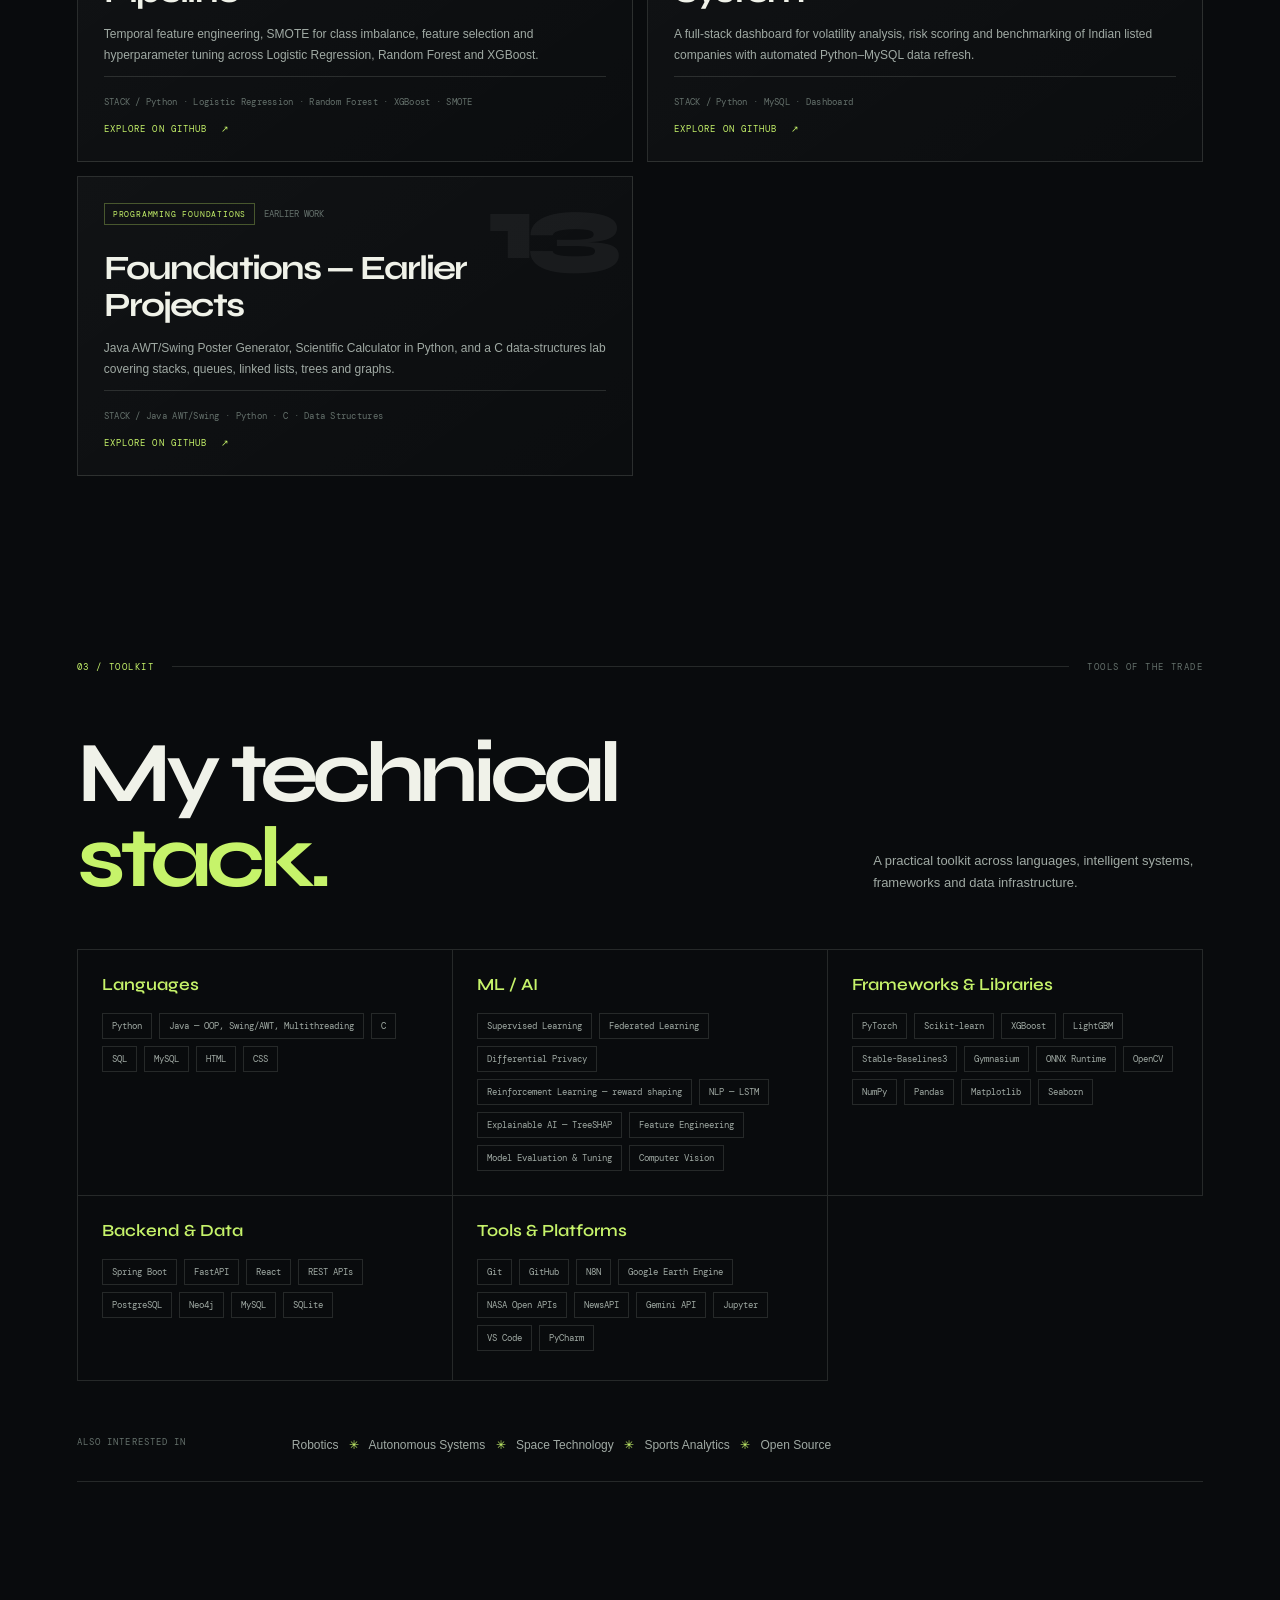
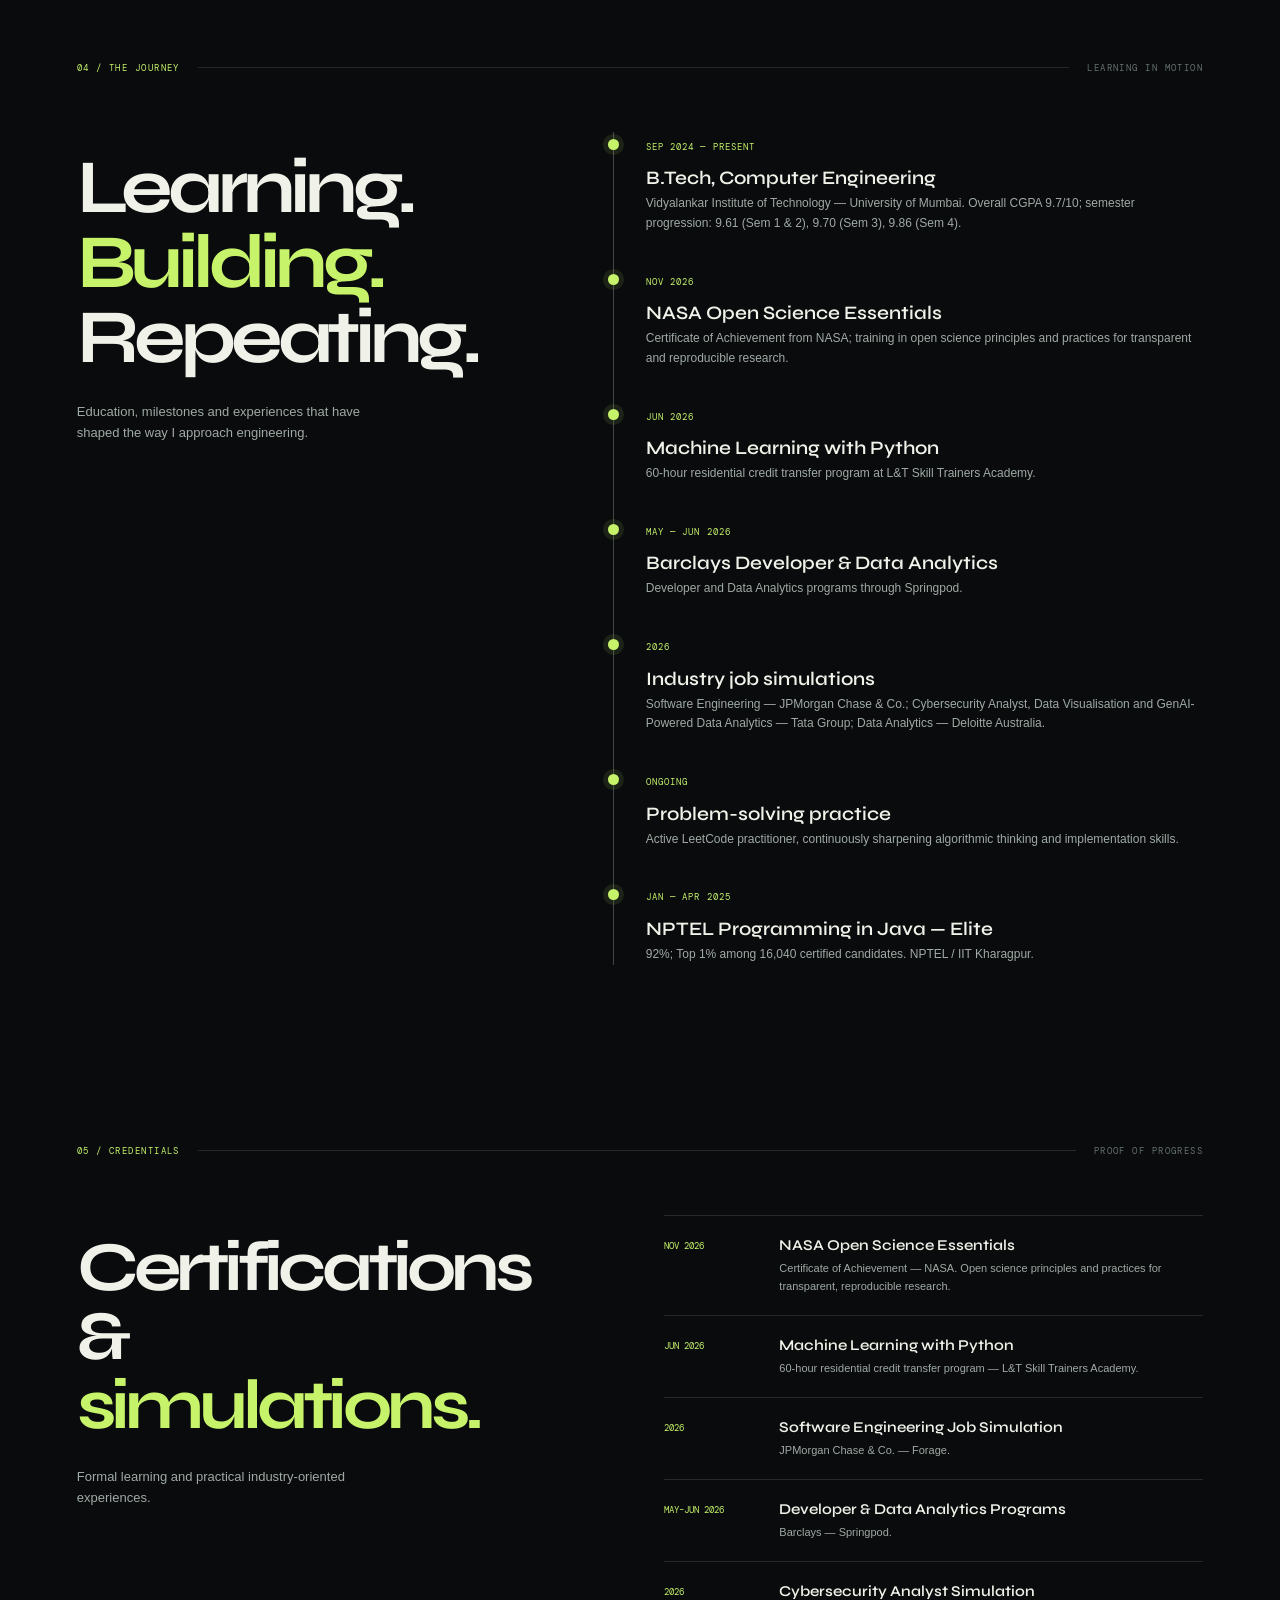
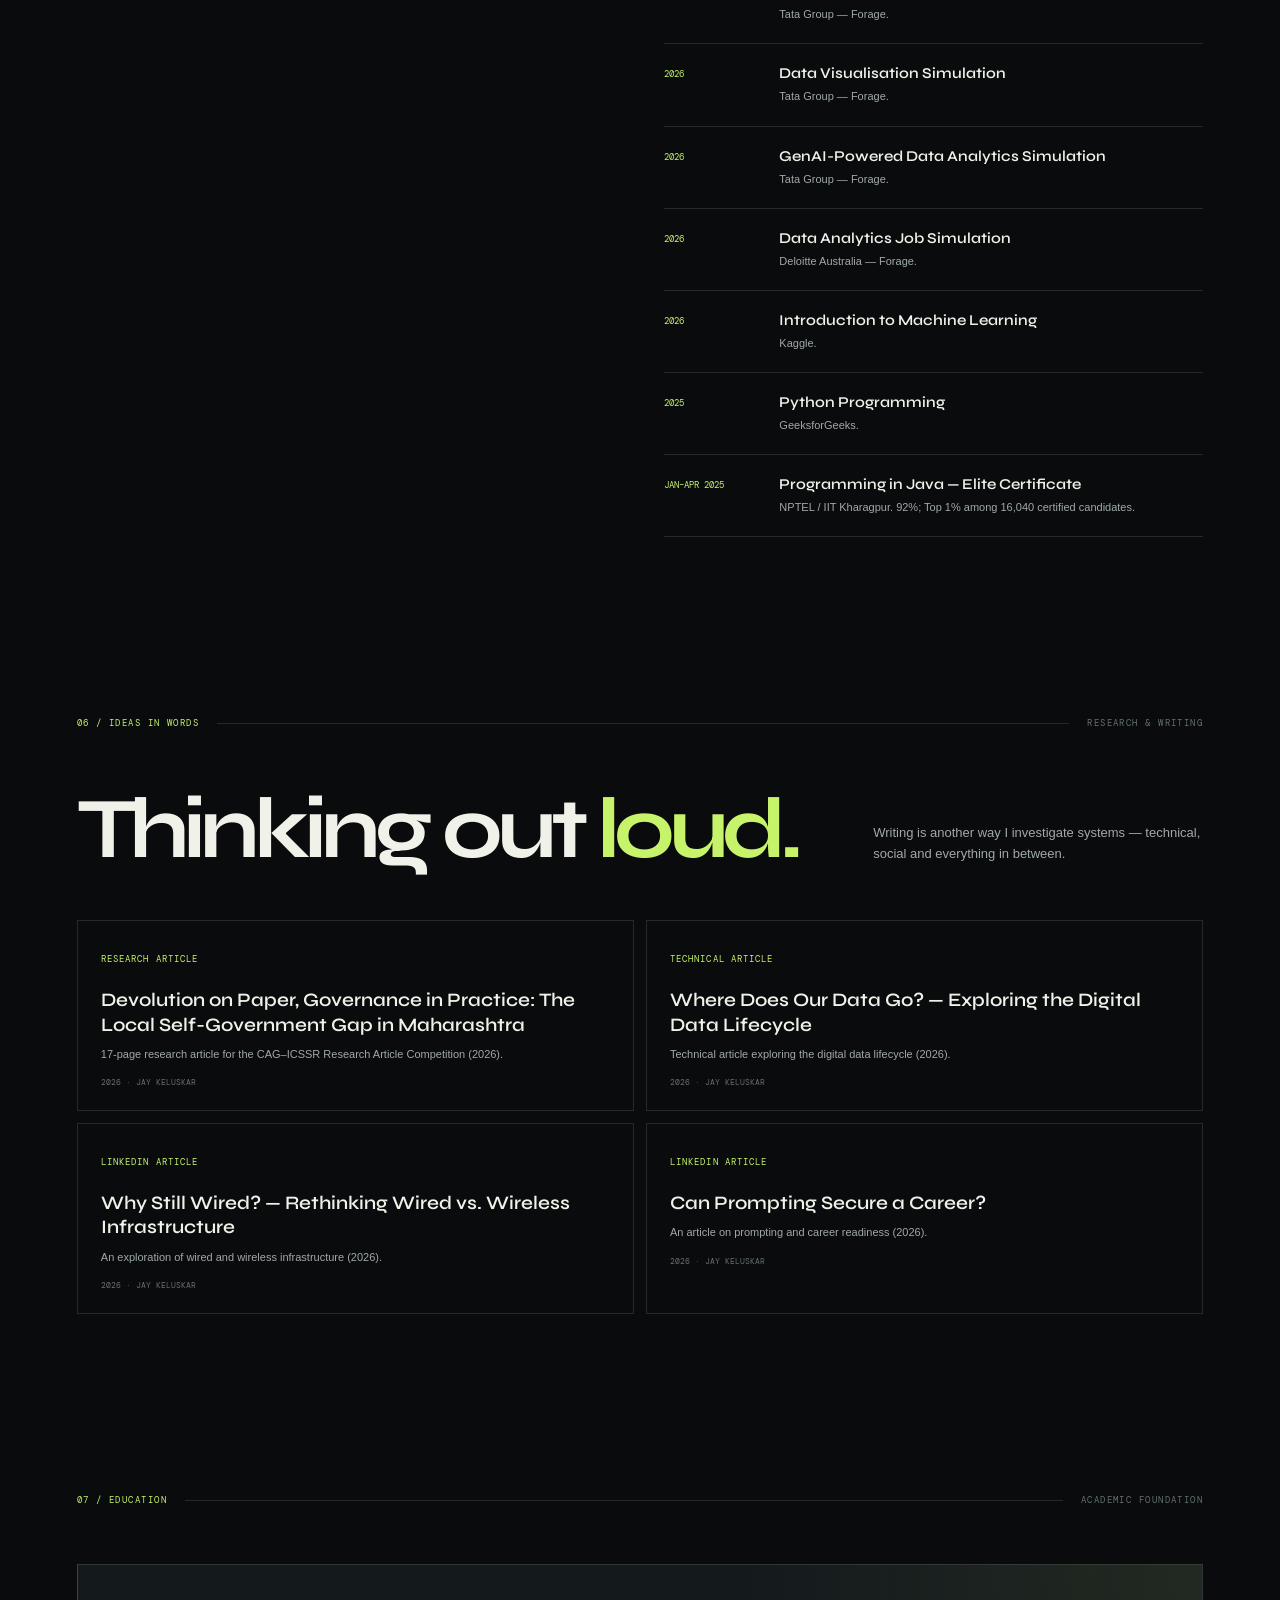
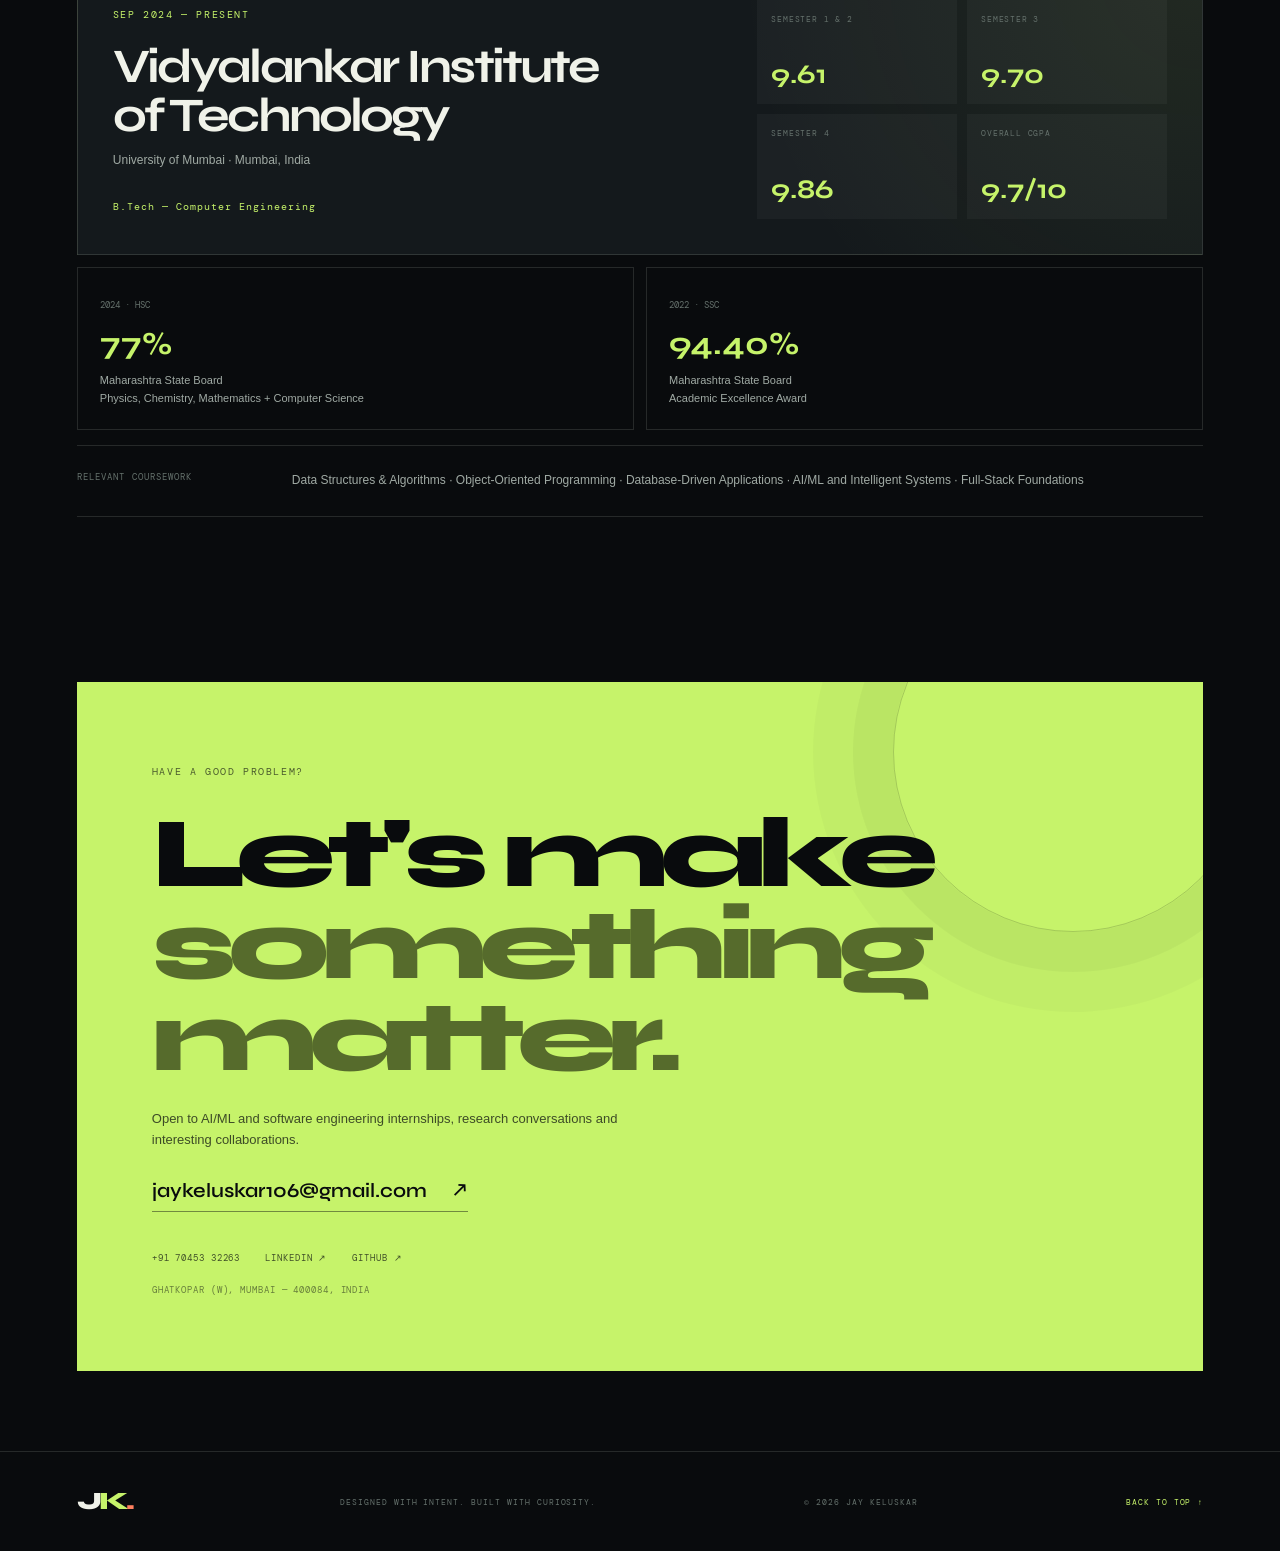
==== commit 660aa440: "Add files via upload" ====
--- a/index.html
+++ b/index.html
@@ -1,374 +1,954 @@
 <!DOCTYPE html>
 <html lang="en">
 <head>
-<meta charset="UTF-8">
-<meta name="viewport" content="width=device-width, initial-scale=1">
-<title>Jay Keluskar | AI/ML & Software Engineer</title>
-<meta name="description" content="Portfolio of Jay Keluskar, Computer Engineering student building AI/ML and full-stack systems.">
-<link rel="icon" href="JayKeluskarProfile.jpeg">
-<link rel="preconnect" href="https://fonts.googleapis.com">
-<link rel="preconnect" href="https://fonts.gstatic.com" crossorigin>
-<link href="https://fonts.googleapis.com/css2?family=Inter:wght@400;500;600&family=Space+Grotesk:wght@500;700&display=swap" rel="stylesheet">
-<style>
-:root{--bg:#070b16;--panel:#0f1629;--line:#1e2a47;--text:#e8edf8;--mute:#93a0bd;--a:#22d3ee;--b:#8b5cf6;--grad:linear-gradient(120deg,var(--a),var(--b))}
-*{box-sizing:border-box;margin:0;padding:0}
-html{scroll-behavior:smooth;scroll-padding-top:80px}
-body{background:var(--bg);color:var(--text);font:400 1rem/1.7 Inter,system-ui,sans-serif;overflow-x:hidden}
-h1,h2,h3,.logo{font-family:'Space Grotesk',sans-serif}
-a{color:inherit;text-decoration:none}
-:focus-visible{outline:2px solid var(--a);outline-offset:3px}
-#net{position:fixed;inset:0;z-index:-2;width:100%;height:100%}
-#glow{position:fixed;width:420px;height:420px;border-radius:50%;pointer-events:none;z-index:-1;background:radial-gradient(circle,rgba(34,211,238,.13),transparent 65%);transform:translate(-50%,-50%);left:50%;top:30%}
-#progress{position:fixed;top:0;left:0;height:3px;width:0;background:var(--grad);z-index:100}
-#loader{position:fixed;inset:0;background:var(--bg);display:grid;place-content:center;justify-items:center;gap:1rem;z-index:200;transition:opacity .6s,visibility .6s;color:var(--mute)}
-#loader.done{opacity:0;visibility:hidden}
-.ring{width:54px;height:54px;border-radius:50%;border:3px solid var(--line);border-top-color:var(--a);animation:spin 1s linear infinite}
-@keyframes spin{to{transform:rotate(360deg)}}
-
-#nav{position:fixed;top:0;left:0;right:0;display:flex;justify-content:space-between;align-items:center;padding:.9rem 6vw;z-index:50;transition:background .3s,backdrop-filter .3s}
-#nav.solid{background:rgba(7,11,22,.8);backdrop-filter:blur(12px);border-bottom:1px solid var(--line)}
-.logo{font-weight:700;font-size:1.3rem;background:var(--grad);-webkit-background-clip:text;background-clip:text;color:transparent}
-#links{display:flex;gap:1.6rem;align-items:center}
-#links a{color:var(--mute);font-size:.95rem;transition:color .25s}
-#links a:hover,#links a.active{color:var(--a)}
-#burger{display:none;background:none;border:0;color:var(--text);font-size:1.6rem;cursor:pointer}
-
-.btn{display:inline-block;padding:.8rem 1.5rem;border-radius:10px;background:var(--grad);color:#04101a!important;font-weight:600;transition:transform .25s,box-shadow .25s}
-.btn:hover{transform:translateY(-3px);box-shadow:0 10px 30px rgba(34,211,238,.25)}
-.btn.ghost{background:transparent;border:1px solid var(--line);color:var(--text)!important}
-.btn.ghost:hover{border-color:var(--a)}
-.btn.small{padding:.45rem 1rem}
-
-section{padding:6.5rem 6vw 2rem;max-width:1200px;margin:auto}
-.hero{min-height:100vh;display:grid;grid-template-columns:1.2fr .8fr;gap:3rem;align-items:center;padding-top:7rem}
-.hello{color:var(--a);font-weight:500}
-h1{font-size:clamp(2.8rem,7vw,5rem);line-height:1.05;margin:.3rem 0}
-h2{font-size:clamp(1.3rem,3vw,2rem);color:var(--mute);min-height:2.6rem;font-weight:500}
-#typed{background:var(--grad);-webkit-background-clip:text;background-clip:text;color:transparent;font-weight:700}
-.caret{display:inline-block;width:3px;height:1.2em;background:var(--a);margin-left:4px;vertical-align:middle;animation:blink 1s steps(1) infinite}
-@keyframes blink{50%{opacity:0}}
-.lead{max-width:60ch;color:var(--mute);margin:1rem 0 1.6rem}
-.lead.center{margin-inline:auto;text-align:center}
-.cta{display:flex;flex-wrap:wrap;gap:1rem}.cta.center{justify-content:center}
-.socials{display:flex;gap:1.4rem;margin-top:1.6rem}
-.socials a{color:var(--mute);border-bottom:1px solid var(--line);transition:.25s}
-.socials a:hover{color:var(--a);border-color:var(--a)}
-.hero-text>*{opacity:0;transform:translateY(24px);animation:rise .8s forwards}
-.hero-text>*:nth-child(2){animation-delay:.15s}.hero-text>*:nth-child(3){animation-delay:.3s}.hero-text>*:nth-child(4){animation-delay:.45s}.hero-text>*:nth-child(5){animation-delay:.6s}.hero-text>*:nth-child(6){animation-delay:.75s}
-body.loading .hero-text>*{animation-play-state:paused}
-@keyframes rise{to{opacity:1;transform:none}}
-.hero-photo{position:relative;justify-self:center;width:min(340px,80vw);aspect-ratio:1;transition:transform .15s;transform-style:preserve-3d}
-.hero-photo img{position:relative;width:100%;height:100%;object-fit:cover;object-position:50% 20%;border-radius:28% 72% 63% 37%/41% 38% 62% 59%;border:2px solid var(--line);animation:morph 9s ease-in-out infinite}
-.halo{position:absolute;inset:-14px;background:var(--grad);filter:blur(34px);opacity:.45;border-radius:50%;animation:spin 14s linear infinite}
-@keyframes morph{50%{border-radius:60% 40% 30% 70%/60% 30% 70% 40%}}
-
-.title{font-size:clamp(1.8rem,4vw,2.6rem);margin-bottom:2rem;display:flex;align-items:center;gap:1rem}
-.title::after{content:"";flex:1;height:1px;background:linear-gradient(90deg,var(--line),transparent)}
-.about{display:grid;grid-template-columns:1.1fr .9fr;gap:2.5rem;align-items:center}
-.about p{color:var(--mute)}
-.stats{display:grid;grid-template-columns:1fr 1fr;gap:1rem}
-.stats div{background:var(--panel);border:1px solid var(--line);border-radius:14px;padding:1.2rem}
-.stats b{font:700 2rem 'Space Grotesk';background:var(--grad);-webkit-background-clip:text;background-clip:text;color:transparent;display:block}
-.stats span{color:var(--mute);font-size:.88rem}
-
-.skill-grid{display:grid;grid-template-columns:repeat(auto-fit,minmax(250px,1fr));gap:1.2rem}
-.skill{background:var(--panel);border:1px solid var(--line);border-radius:14px;padding:1.3rem;transition:border-color .3s,transform .3s}
-.skill:hover{border-color:var(--a);transform:translateY(-4px)}
-.skill h4{margin-bottom:.8rem;font-family:'Space Grotesk'}
-.chips{display:flex;flex-wrap:wrap;gap:.45rem}
-.chips span{font-size:.82rem;padding:.25rem .7rem;border-radius:99px;background:rgba(139,92,246,.12);border:1px solid rgba(139,92,246,.3);color:#cdbbff}
-
-.filters{display:flex;flex-wrap:wrap;gap:.6rem;margin-bottom:1.6rem}
-.filters button{background:var(--panel);color:var(--mute);border:1px solid var(--line);padding:.45rem 1.1rem;border-radius:99px;cursor:pointer;font:inherit;transition:.25s}
-.filters button.on,.filters button:hover{color:#04101a;background:var(--a);border-color:var(--a)}
-.grid{display:grid;grid-template-columns:repeat(auto-fill,minmax(320px,1fr));gap:1.3rem}
-.grid.two{grid-template-columns:repeat(auto-fit,minmax(300px,1fr))}
-.card{background:var(--panel);border:1px solid var(--line);border-radius:16px;padding:1.5rem;display:flex;flex-direction:column;gap:.8rem;position:relative;overflow:hidden;transition:transform .2s,border-color .3s,opacity .4s;animation:pop .5s both}
-.card::before{content:"";position:absolute;inset:0 0 auto;height:3px;background:var(--grad);transform:scaleX(0);transform-origin:left;transition:transform .4s}
-.card:hover{border-color:var(--a)}.card:hover::before{transform:scaleX(1)}
-@keyframes pop{from{opacity:0;transform:scale(.94) translateY(16px)}}
-.card h4{font:700 1.2rem 'Space Grotesk'}
-.card p,.card li{color:var(--mute);font-size:.93rem}
-.card ul{padding-left:1.1rem;display:grid;gap:.3rem}
-.card .links{margin-top:auto;display:flex;gap:1rem}
-.card .links a{color:var(--a);font-size:.9rem}
-.badge{align-self:flex-start;font-size:.75rem;padding:.2rem .7rem;border-radius:99px;background:rgba(34,211,238,.12);color:var(--a)}
-
-.timeline{border-left:2px solid var(--line);margin-left:.5rem;display:grid;gap:1.6rem}
-.t-item{position:relative;padding-left:1.8rem}
-.t-item::before{content:"";position:absolute;left:-7px;top:.5rem;width:12px;height:12px;border-radius:50%;background:var(--a);box-shadow:0 0 0 5px rgba(34,211,238,.15)}
-.t-item small{color:var(--a)}.t-item h4{font-family:'Space Grotesk'}.t-item p{color:var(--mute);font-size:.93rem}
-
-.reveal{opacity:0;transform:translateY(40px);filter:blur(6px);transition:opacity .9s,transform .9s,filter .9s}
-.reveal.in{opacity:1;transform:none;filter:none}
-footer{display:flex;justify-content:space-between;flex-wrap:wrap;gap:1rem;padding:3rem 6vw;margin-top:5rem;border-top:1px solid var(--line);color:var(--mute)}
-footer a:hover{color:var(--a)}
-
-@media(max-width:820px){
- .hero,.about{grid-template-columns:1fr}.hero-photo{order:-1;width:min(240px,60vw)}
- #burger{display:block}
- #links{position:fixed;top:60px;right:0;left:0;flex-direction:column;background:var(--panel);padding:1.5rem;gap:1rem;transform:translateY(-130%);transition:transform .4s;border-bottom:1px solid var(--line)}
- #links.open{transform:none}
-}
-@media(prefers-reduced-motion:reduce){*,*::before,*::after{animation-duration:.01ms!important;transition-duration:.01ms!important}.reveal{opacity:1;transform:none;filter:none}}
-.sub{font:700 1.3rem 'Space Grotesk',sans-serif;margin:3rem 0 1.2rem;color:var(--mute)}
+  <meta charset="UTF-8">
+  <meta name="viewport" content="width=device-width, initial-scale=1">
+  <meta name="theme-color" content="#090b0d">
+  <meta name="description" content="Jay Keluskar — Computer Engineering student building AI/ML systems, intelligent products and full-stack software.">
+  <meta property="og:title" content="Jay Keluskar — AI/ML & Software Engineering">
+  <meta property="og:description" content="I turn data, models and ideas into useful systems. Explore my projects, skills and work.">
+  <meta property="og:type" content="website">
+  <title>Jay Keluskar — AI/ML & Software Engineering</title>
+  <link rel="icon" href="JayKeluskarProfile.jpeg">
+  <link rel="preconnect" href="https://fonts.googleapis.com">
+  <link rel="preconnect" href="https://fonts.gstatic.com" crossorigin>
+  <link href="https://fonts.googleapis.com/css2?family=DM+Mono:wght@400;500&family=DM+Sans:wght@400;500;600;700;800&family=Space+Grotesk:wght@400;500;600;700&family=Syne:wght@500;600;700;800&display=swap" rel="stylesheet">
+  <style id="portfolio-styles">
+/* =========================================================
+   JAY KELUSKAR — EDITORIAL TECH PORTFOLIO
+   Palette: graphite / electric lime / ultraviolet
+   ========================================================= */
+:root {
+  --bg: #090b0d;
+  --bg-soft: #101316;
+  --panel: #14191c;
+  --panel-2: #1a2023;
+  --line: rgba(235, 244, 232, .13);
+  --line-strong: rgba(235, 244, 232, .25);
+  --text: #f0f2e9;
+  --muted: #a0aaa4;
+  --dim: #65716c;
+  --lime: #c6f36a;
+  --lime-dark: #a8d84b;
+  --violet: #9d85ff;
+  --orange: #ff805f;
+  --display: "Syne", "Space Grotesk", sans-serif;
+  --body: "DM Sans", sans-serif;
+  --mono: "DM Mono", monospace;
+  --max: 1240px;
+  --gutter: clamp(22px, 6vw, 92px);
+}
+* { box-sizing: border-box; margin: 0; padding: 0; }
+html { scroll-behavior: smooth; scroll-padding-top: 92px; }
+body { background: var(--bg); color: var(--text); font: 400 16px/1.65 var(--body); overflow-x: hidden; }
+body.menu-open { overflow: hidden; }
+a { color: inherit; text-decoration: none; }
+button { font: inherit; }
+button, a { -webkit-tap-highlight-color: transparent; }
+::selection { background: var(--lime); color: var(--bg); }
+:focus-visible { outline: 2px solid var(--lime); outline-offset: 4px; }
+.noise { position: fixed; inset: 0; z-index: 40; pointer-events: none; opacity: .035; background-image: url("data:image/svg+xml,%3Csvg viewBox='0 0 180 180' xmlns='http://www.w3.org/2000/svg'%3E%3Cfilter id='n'%3E%3CfeTurbulence type='fractalNoise' baseFrequency='.9' numOctaves='3' stitchTiles='stitch'/%3E%3C/filter%3E%3Crect width='100%25' height='100%25' filter='url(%23n)' opacity='.55'/%3E%3C/svg%3E"); }
+#particle-field { position: fixed; inset: 0; width: 100%; height: 100%; z-index: -1; pointer-events: none; opacity: .48; }
+.cursor-aura { position: fixed; z-index: 0; width: 360px; height: 360px; border-radius: 50%; pointer-events: none; background: radial-gradient(circle, rgba(198,243,106,.065), transparent 68%); transform: translate(-50%,-50%); left: 50%; top: 30%; }
+.scroll-progress { position: fixed; z-index: 100; top: 0; left: 0; height: 3px; width: 0; background: linear-gradient(90deg,var(--lime),var(--violet),var(--orange)); }
+.preloader { position: fixed; inset: 0; z-index: 200; background: var(--bg); display: grid; align-content: center; justify-items: center; gap: 18px; transition: opacity .65s, visibility .65s; }
+.preloader.done { opacity: 0; visibility: hidden; }
+.preloader-mark { font: 800 56px/1 var(--display); letter-spacing: -.1em; }
+.preloader-mark span { color: var(--lime); }
+.preloader-track { width: 150px; height: 2px; background: #27302c; overflow: hidden; }
+.preloader-track span { display: block; height: 100%; width: 100%; background: var(--lime); transform: translateX(-100%); animation: loadbar 1s ease forwards; }
+.preloader p { color: var(--dim); font: 9px var(--mono); letter-spacing: .2em; }
+@keyframes loadbar { to { transform: translateX(0); } }
+
+.site-header { height: 82px; padding: 0 var(--gutter); position: fixed; inset: 0 0 auto; z-index: 90; display: flex; align-items: center; justify-content: space-between; border-bottom: 1px solid transparent; transition: background .3s,border-color .3s,backdrop-filter .3s; }
+.site-header.scrolled { background: rgba(9,11,13,.82); backdrop-filter: blur(18px); border-color: var(--line); }
+.brand { font: 800 25px/1 var(--display); letter-spacing: -.12em; }
+.brand span { color: var(--lime); }
+.brand i { color: var(--orange); font-style: normal; }
+.nav-links { display: flex; align-items: center; gap: clamp(18px,2.7vw,38px); }
+.nav-links a { color: var(--muted); font: 11px var(--mono); letter-spacing: .08em; text-transform: uppercase; transition: color .2s; }
+.nav-links a:hover { color: var(--lime); }
+.nav-links .nav-resume { color: var(--lime); border: 1px solid rgba(198,243,106,.45); padding: 11px 15px; border-radius: 3px; }
+.nav-resume span { margin-left: 9px; }
+.menu-toggle { display: none; background: none; border: 0; width: 40px; height: 40px; cursor: pointer; }
+.menu-toggle span { display: block; width: 24px; height: 1px; margin: 6px auto; background: var(--text); transition: transform .25s; }
+
+.section-wrap { width: min(100% - var(--gutter)*2, var(--max)); margin-inline: auto; position: relative; }
+.hero { min-height: 790px; min-height: min(900px,100svh); padding-top: 140px; display: flex; flex-direction: column; justify-content: space-between; }
+.hero-topline { display: flex; justify-content: space-between; align-items: center; color: var(--dim); font: 10px var(--mono); letter-spacing: .14em; }
+.eyebrow { font: 10px var(--mono); letter-spacing: .16em; color: var(--muted); }
+.status-dot { display: inline-block; width: 7px; height: 7px; background: var(--lime); border-radius: 50%; margin-right: 9px; box-shadow: 0 0 12px rgba(198,243,106,.8); }
+.hero-layout { display: grid; grid-template-columns: 1.2fr .8fr; align-items: center; gap: 40px; padding: 52px 0 35px; }
+.hero-copy { position: relative; z-index: 2; }
+.hero-kicker { font: 11px var(--mono); color: var(--lime); letter-spacing: .2em; margin-bottom: 18px; }
+.hero-name { font: 800 clamp(74px,11.4vw,158px)/.79 var(--display); letter-spacing: -.095em; }
+.hero-name > span { display: block; }
+.name-second { color: var(--text); }
+.lime-dot { color: var(--lime); }
+.role-line { display: flex; align-items: center; gap: 12px; min-height: 42px; margin: 28px 0 15px; font: 600 clamp(14px,1.6vw,19px) var(--display); }
+.role-prefix { font: 10px var(--mono); letter-spacing: .18em; color: var(--dim); }
+#typedRole { color: var(--lime); }
+.type-caret { color: var(--lime); animation: blink .8s steps(2,start) infinite; }
+@keyframes blink { to { visibility: hidden; } }
+.hero-description { max-width: 540px; color: var(--muted); font-size: 15px; line-height: 1.85; }
+.hero-actions { display: flex; flex-wrap: wrap; gap: 12px; margin-top: 30px; }
+.button { display: inline-flex; align-items: center; gap: 28px; padding: 14px 18px; font: 11px var(--mono); letter-spacing: .04em; transition: transform .25s,background .25s,border-color .25s; }
+.button:hover { transform: translateY(-4px); }
+.button-primary { color: #11150d; background: var(--lime); border: 1px solid var(--lime); }
+.button-primary:hover { background: #d7ff82; box-shadow: 0 12px 36px rgba(198,243,106,.14); }
+.button-outline { border: 1px solid var(--line-strong); color: var(--text); }
+.button-outline:hover { border-color: var(--lime); color: var(--lime); }
+.hero-socials { display: flex; flex-wrap: wrap; gap: 25px; margin-top: 35px; }
+.hero-socials a { color: var(--dim); font: 9px var(--mono); letter-spacing: .13em; transition: color .2s; }
+.hero-socials a span { color: var(--lime); margin-left: 4px; }
+.hero-socials a:hover { color: var(--text); }
+.hero-visual { min-height: 430px; position: relative; display: grid; place-items: center; isolation: isolate; }
+.portrait-frame { width: min(320px,72%); aspect-ratio: .79; padding: 11px; position: relative; z-index: 2; background: linear-gradient(145deg,#c6f36a,#8d78e9 52%,#ff805f); transform: rotate(3deg); box-shadow: 22px 25px 0 rgba(198,243,106,.08); }
+.portrait-frame::before { content: ""; position: absolute; inset: 1px; background: var(--bg); z-index: -1; }
+.portrait { width: 100%; height: calc(100% - 37px); object-fit: cover; object-position: 50% 20%; filter: saturate(.8) contrast(1.04); display: block; }
+.portrait-topline,.portrait-bottomline { height: 18px; display: flex; align-items: center; justify-content: space-between; font: 8px var(--mono); letter-spacing: .12em; color: var(--bg); }
+.portrait-bottomline { color: var(--text); }
+.visual-orbit { position: absolute; border: 1px solid rgba(198,243,106,.24); border-radius: 50%; z-index: 0; }
+.orbit-one { width: 440px; height: 180px; transform: rotate(-36deg); }
+.orbit-two { width: 390px; height: 330px; transform: rotate(42deg); border-color: rgba(157,133,255,.24); }
+.visual-cross { position: absolute; width: 8px; height: 8px; border-radius: 50%; background: var(--lime); box-shadow: 0 0 22px var(--lime); }
+.cross-one { top: 17%; right: 12%; }
+.cross-two { bottom: 18%; left: 12%; background: var(--orange); box-shadow: 0 0 22px var(--orange); }
+.orbit-label { position: absolute; font: 9px/1.5 var(--mono); letter-spacing: .13em; color: var(--muted); }
+.orbit-label-a { top: 16%; left: 2%; }
+.orbit-label-b { bottom: 16%; right: 0; text-align: right; }
+.visual-stamp { position: absolute; right: 0; top: 5%; display: flex; align-items: center; gap: 9px; transform: rotate(8deg); }
+.visual-stamp span { width: 44px; height: 44px; border: 1px solid var(--lime); border-radius: 50%; display: grid; place-items: center; color: var(--lime); font: 700 13px var(--display); }
+.visual-stamp small { color: var(--dim); font: 8px/1.4 var(--mono); letter-spacing: .1em; }
+.hero-bottom { display: flex; align-items: center; gap: 14px; padding: 25px 0 28px; color: var(--dim); font: 9px var(--mono); letter-spacing: .15em; }
+.scroll-line { width: 72px; height: 1px; background: linear-gradient(90deg,var(--lime),transparent); }
+.hero-bottom-note { margin-left: auto; }
+
+.ticker { overflow: hidden; border-block: 1px solid var(--line); background: var(--lime); color: var(--bg); transform: rotate(-1.1deg) scale(1.02); margin: 25px 0 100px; }
+.ticker-track { width: max-content; display: flex; align-items: center; gap: 25px; padding: 13px 0; animation: marquee 35s linear infinite; font: 800 13px var(--display); letter-spacing: .09em; }
+.ticker-track b { font-size: 17px; color: #687c39; }
+@keyframes marquee { to { transform: translateX(-50%); } }
+
+.section-heading { display: flex; align-items: center; gap: 18px; margin-bottom: 58px; color: var(--dim); font: 9px var(--mono); letter-spacing: .16em; }
+.section-number { color: var(--lime); white-space: nowrap; }
+.section-rule { height: 1px; flex: 1; background: var(--line); }
+.section-side { white-space: nowrap; }
+.about-section { padding-top: 55px; padding-bottom: 140px; }
+.about-grid { display: grid; grid-template-columns: 1.1fr .9fr; gap: 8%; }
+.lime-text { color: var(--lime); }
+.about-statement h2,.work-intro h2,.stack-intro h2,.journey-heading h2,.credentials-title h2,.writing-intro h2 { margin-top: 18px; font: 700 clamp(43px,6vw,76px)/.99 var(--display); letter-spacing: -.07em; }
+.about-statement h2 em,.work-intro h2 em,.stack-intro h2 em,.journey-heading h2 em,.credentials-title h2 em,.writing-intro h2 em,.contact-panel h2 em { color: var(--lime); font-style: normal; }
+.outline-text { color: transparent; -webkit-text-stroke: 1px rgba(240,242,233,.5); }
+.about-copy { padding-top: 35px; max-width: 510px; }
+.about-copy p { color: var(--muted); font-size: 14px; margin-bottom: 18px; }
+.about-copy .about-lead { color: var(--text); font: 500 19px/1.55 var(--display); }
+.text-link { display: inline-flex; gap: 25px; color: var(--lime); font: 10px var(--mono); letter-spacing: .13em; border-bottom: 1px solid rgba(198,243,106,.4); padding: 12px 0 8px; margin-top: 10px; }
+.metric-grid { display: grid; grid-template-columns: repeat(4,1fr); margin-top: 95px; border: 1px solid var(--line); }
+.metric { min-height: 155px; padding: 25px; display: flex; flex-direction: column; border-right: 1px solid var(--line); }
+.metric:last-child { border-right: 0; }
+.metric strong { font: 700 clamp(36px,4vw,54px)/1 var(--display); letter-spacing: -.06em; color: var(--lime); }
+.metric-small { font-size: .55em; }
+.metric > span { margin-top: 13px; color: var(--text); font: 9px var(--mono); letter-spacing: .12em; }
+.metric small { margin-top: 5px; color: var(--dim); font-size: 11px; }
+
+.work-section { padding-top: 40px; padding-bottom: 145px; }
+.work-intro,.stack-intro,.writing-intro { display: flex; justify-content: space-between; align-items: end; gap: 30px; margin-bottom: 48px; }
+.work-intro h2,.stack-intro h2,.writing-intro h2 { margin: 0; font-size: clamp(48px,7vw,86px); }
+.work-intro p,.stack-intro p,.writing-intro p { max-width: 330px; color: var(--muted); font-size: 13px; padding-bottom: 8px; }
+.project-toolbar { display: flex; align-items: center; justify-content: space-between; gap: 20px; padding: 15px 0; border-top: 1px solid var(--line); border-bottom: 1px solid var(--line); margin-bottom: 25px; }
+.filter-list { display: flex; flex-wrap: wrap; gap: 7px; }
+.filter-button { padding: 9px 12px; background: transparent; color: var(--dim); border: 1px solid transparent; cursor: pointer; font: 9px var(--mono); letter-spacing: .09em; transition: .2s; }
+.filter-button:hover { color: var(--text); }
+.filter-button.active { color: var(--lime); border-color: rgba(198,243,106,.38); background: rgba(198,243,106,.06); }
+.filter-button span { font-size: 8px; opacity: .7; margin-left: 5px; }
+.project-count { color: var(--dim); font: 9px var(--mono); white-space: nowrap; }
+.project-grid { display: grid; grid-template-columns: repeat(2,minmax(0,1fr)); gap: 14px; }
+.project-card { position: relative; min-height: 300px; padding: 26px; background: linear-gradient(145deg,rgba(255,255,255,.035),rgba(255,255,255,.012)); border: 1px solid var(--line); display: flex; flex-direction: column; overflow: hidden; transition: border-color .3s,transform .35s,background .3s; }
+.project-card::after { content: attr(data-index); position: absolute; right: 19px; top: 12px; color: rgba(240,242,233,.055); font: 800 90px/.9 var(--display); letter-spacing: -.1em; pointer-events: none; }
+.project-card:hover { border-color: rgba(198,243,106,.52); transform: translateY(-5px); background: linear-gradient(145deg,rgba(198,243,106,.065),rgba(255,255,255,.012)); }
+.project-card.featured { grid-column: span 2; min-height: 340px; background: radial-gradient(circle at 90% 10%,rgba(157,133,255,.13),transparent 36%),linear-gradient(145deg,#171d1e,#101416); }
+.project-meta { display: flex; align-items: center; gap: 9px; margin-bottom: 25px; position: relative; z-index: 1; }
+.project-tag { color: var(--lime); border: 1px solid rgba(198,243,106,.3); padding: 5px 8px; font: 8px var(--mono); letter-spacing: .1em; }
+.project-date { color: var(--dim); font: 9px var(--mono); }
+.project-card h3 { position: relative; z-index: 1; font: 700 clamp(23px,3vw,34px)/1.1 var(--display); letter-spacing: -.055em; margin-bottom: 13px; }
+.project-card.featured h3 { font-size: clamp(32px,4vw,48px); }
+.project-card p { position: relative; z-index: 1; max-width: 650px; color: var(--muted); font-size: 12px; line-height: 1.75; }
+.project-points { position: relative; z-index: 1; padding-left: 16px; margin: 5px 0 20px; color: var(--muted); font-size: 12px; }
+.project-points li { margin: 5px 0; padding-left: 3px; }
+.project-stack { margin-top: auto; padding-top: 18px; border-top: 1px solid var(--line); color: var(--dim); font: 9px/1.7 var(--mono); letter-spacing: .03em; }
+.project-footer { display: flex; justify-content: space-between; align-items: center; gap: 10px; margin-top: 13px; }
+.project-link { color: var(--lime); font: 9px var(--mono); letter-spacing: .12em; }
+.project-link span { margin-left: 8px; transition: transform .2s; display: inline-block; }
+.project-link:hover span { transform: translate(3px,-3px); }
+.project-card[hidden] { display: none; }
+
+.stack-section { padding-top: 40px; padding-bottom: 145px; }
+.stack-grid { display: grid; grid-template-columns: repeat(3,1fr); border-top: 1px solid var(--line); border-left: 1px solid var(--line); }
+.skill-card { padding: 24px; min-height: 185px; border-right: 1px solid var(--line); border-bottom: 1px solid var(--line); transition: background .25s; }
+.skill-card:hover { background: rgba(198,243,106,.035); }
+.skill-card h3 { color: var(--lime); font: 600 17px var(--display); margin-bottom: 18px; }
+.skill-chips { display: flex; flex-wrap: wrap; gap: 7px; }
+.skill-chips span { padding: 6px 9px; border: 1px solid var(--line); color: var(--muted); font: 9px var(--mono); }
+.interests { display: grid; grid-template-columns: 190px 1fr; gap: 25px; padding: 25px 0; border-bottom: 1px solid var(--line); margin-top: 30px; }
+.interests > span { color: var(--dim); font: 9px var(--mono); letter-spacing: .12em; }
+.interests p { color: var(--muted); font-size: 12px; }
+.interests i { color: var(--lime); font-style: normal; padding: 0 7px; }
+
+.journey-section { padding-top: 35px; padding-bottom: 145px; }
+.journey-layout { display: grid; grid-template-columns: .8fr 1.2fr; gap: 12%; }
+.journey-heading h2 { font-size: clamp(50px,6vw,76px); }
+.journey-heading p,.credentials-title p { color: var(--muted); font-size: 13px; max-width: 300px; margin-top: 25px; }
+.timeline { border-left: 1px solid var(--line-strong); padding-left: 32px; display: grid; gap: 33px; }
+.timeline-item { position: relative; }
+.timeline-item::before { content: ""; position: absolute; left: -38px; top: 7px; width: 11px; height: 11px; border-radius: 50%; background: var(--lime); box-shadow: 0 0 0 5px rgba(198,243,106,.1); }
+.timeline-date { color: var(--lime); font: 9px var(--mono); letter-spacing: .12em; }
+.timeline-item h3 { font: 600 19px var(--display); margin: 8px 0 5px; }
+.timeline-item p { color: var(--muted); font-size: 12px; max-width: 560px; }
+
+.credentials-section { padding-top: 35px; padding-bottom: 145px; }
+.credentials-layout { display: grid; grid-template-columns: .8fr 1.2fr; gap: 12%; }
+.credentials-title h2 { font-size: clamp(45px,5.6vw,70px); }
+.credential-list { border-top: 1px solid var(--line); }
+.credential-item { display: grid; grid-template-columns: 95px 1fr; gap: 20px; padding: 20px 0; border-bottom: 1px solid var(--line); }
+.credential-year { color: var(--lime); font: 9px var(--mono); padding-top: 4px; }
+.credential-item h3 { font: 600 15px var(--display); }
+.credential-item p { color: var(--muted); font-size: 11px; margin-top: 5px; }
+
+.writing-section { padding-top: 35px; padding-bottom: 145px; }
+.writing-grid { display: grid; grid-template-columns: repeat(2,1fr); gap: 12px; }
+.writing-card { padding: 23px; border: 1px solid var(--line); min-height: 160px; position: relative; transition: border-color .25s,transform .25s; }
+.writing-card:hover { border-color: rgba(198,243,106,.5); transform: translateY(-3px); }
+.writing-card > span { color: var(--lime); font: 9px var(--mono); letter-spacing: .12em; }
+.writing-card h3 { font: 600 19px/1.3 var(--display); margin: 17px 0 8px; }
+.writing-card p { color: var(--muted); font-size: 11px; }
+.writing-card .writing-note { color: var(--dim); font: 8px var(--mono); margin-top: 14px; }
+
+.education-section { padding-top: 35px; padding-bottom: 145px; }
+.education-card { display: grid; grid-template-columns: 1.2fr .8fr; gap: 30px; padding: 35px; border: 1px solid var(--line); background: radial-gradient(circle at 100% 0,rgba(198,243,106,.08),transparent 40%),var(--panel); }
+.education-card h2 { font: 700 clamp(32px,4vw,48px)/1.02 var(--display); letter-spacing: -.06em; margin: 16px 0 10px; }
+.education-card p { color: var(--muted); font-size: 12px; margin-bottom: 22px; }
+.education-card strong { color: var(--lime); font: 10px var(--mono); letter-spacing: .1em; }
+.education-results { display: grid; grid-template-columns: 1fr 1fr; gap: 10px; }
+.education-results div { background: rgba(255,255,255,.035); padding: 14px; display: flex; flex-direction: column; justify-content: space-between; min-height: 90px; }
+.education-results span { color: var(--dim); font: 8px var(--mono); letter-spacing: .1em; }
+.education-results b { color: var(--lime); font: 700 27px var(--display); }
+.school-grid { display: grid; grid-template-columns: 1fr 1fr; gap: 12px; margin-top: 12px; }
+.school-grid article { padding: 22px; border: 1px solid var(--line); }
+.school-grid span { color: var(--dim); font: 9px var(--mono); }
+.school-grid h3 { color: var(--lime); font: 700 32px var(--display); margin: 8px 0; }
+.school-grid p { color: var(--muted); font-size: 11px; }
+.coursework { display: grid; grid-template-columns: 190px 1fr; gap: 25px; padding: 25px 0; margin-top: 15px; border-top: 1px solid var(--line); border-bottom: 1px solid var(--line); }
+.coursework span { color: var(--dim); font: 9px var(--mono); letter-spacing: .12em; }
+.coursework p { color: var(--muted); font-size: 12px; }
+
+.contact-section { padding-top: 20px; padding-bottom: 80px; }
+.contact-panel { min-height: 430px; padding: clamp(28px,6vw,75px); position: relative; overflow: hidden; background: var(--lime); color: var(--bg); }
+.contact-panel .eyebrow { color: rgba(9,11,13,.65); }
+.contact-panel h2 { position: relative; z-index: 1; font: 800 clamp(52px,8vw,100px)/.92 var(--display); letter-spacing: -.08em; margin: 24px 0; }
+.contact-panel h2 em { color: #566b2c; }
+.contact-panel > p { position: relative; z-index: 1; max-width: 470px; font-size: 13px; color: rgba(9,11,13,.72); }
+.contact-email { position: relative; z-index: 1; display: inline-flex; align-items: center; gap: 25px; margin-top: 28px; padding-bottom: 8px; border-bottom: 1px solid rgba(9,11,13,.45); font: 600 clamp(14px,2vw,20px) var(--display); }
+.contact-links { display: flex; flex-wrap: wrap; gap: 25px; margin-top: 40px; position: relative; z-index: 1; }
+.contact-links a,.contact-location { color: rgba(9,11,13,.7); font: 9px var(--mono); letter-spacing: .1em; }
+.contact-links a:hover { color: var(--bg); }
+.contact-location { display: block; margin-top: 20px; color: rgba(9,11,13,.5); }
+.contact-orb { position: absolute; width: 360px; height: 360px; border-radius: 50%; border: 1px solid rgba(9,11,13,.18); right: -50px; top: -110px; box-shadow: 0 0 0 40px rgba(9,11,13,.035),0 0 0 80px rgba(9,11,13,.025); }
+
+.site-footer { min-height: 100px; padding: 25px var(--gutter); border-top: 1px solid var(--line); display: flex; align-items: center; justify-content: space-between; gap: 20px; }
+.site-footer p,.site-footer > span,.back-top { color: var(--dim); font: 8px var(--mono); letter-spacing: .12em; }
+.back-top { color: var(--lime); }
+.reveal { opacity: 1; transform: none; }
+.js .reveal { opacity: 0; transform: translateY(28px); transition: opacity .75s ease,transform .75s cubic-bezier(.2,.7,.2,1); }
+.js .reveal.visible { opacity: 1; transform: none; }
+.project-card, .skill-card, .writing-card { animation: card-in .5s both; }
+@keyframes card-in { from { opacity: 0; transform: translateY(15px); } to { opacity: 1; transform: none; } }
+
+@media (min-width: 1500px) { .hero-name { font-size: 170px; } }
+@media (max-width: 900px) {
+  .hero { min-height: auto; padding-top: 125px; }
+  .hero-layout { grid-template-columns: 1fr .72fr; gap: 10px; }
+  .hero-name { font-size: clamp(65px,10vw,105px); }
+  .hero-visual { min-height: 360px; }
+  .portrait-frame { width: min(270px,78%); }
+  .orbit-one { width: 340px; } .orbit-two { width: 320px; height: 270px; }
+  .metric { padding: 18px; }
+  .journey-layout,.credentials-layout { gap: 7%; }
+}
+@media (max-width: 700px) {
+  :root { --gutter: 22px; }
+  .site-header { height: 68px; }
+  .menu-toggle { display: block; }
+  .menu-toggle[aria-expanded="true"] span:first-child { transform: translateY(3.5px) rotate(45deg); }
+  .menu-toggle[aria-expanded="true"] span:last-child { transform: translateY(-3.5px) rotate(-45deg); }
+  .nav-links { position: fixed; inset: 68px 0 auto; padding: 25px var(--gutter) 32px; display: flex; flex-direction: column; align-items: flex-start; gap: 22px; background: rgba(9,11,13,.97); border-bottom: 1px solid var(--line); transform: translateY(-150%); opacity: 0; transition: transform .35s,opacity .35s; }
+  .nav-links.open { transform: translateY(0); opacity: 1; }
+  .nav-links a { font-size: 12px; }
+  .hero { padding-top: 105px; min-height: 0; }
+  .hero-topline { font-size: 8px; }
+  .hero-index { display: none; }
+  .hero-layout { grid-template-columns: 1fr; padding-top: 50px; }
+  .hero-name { font-size: clamp(72px,16vw,120px); }
+  .hero-visual { min-height: 390px; margin-top: 10px; }
+  .portrait-frame { width: 245px; }
+  .visual-stamp { right: 8%; }
+  .hero-bottom { padding-top: 10px; }
+  .ticker { margin: 35px 0 75px; }
+  .section-heading { margin-bottom: 38px; gap: 10px; font-size: 8px; }
+  .section-side { display: none; }
+  .about-section,.work-section,.stack-section,.journey-section,.credentials-section,.writing-section,.education-section { padding-bottom: 95px; }
+  .about-grid,.journey-layout,.credentials-layout { grid-template-columns: 1fr; gap: 28px; }
+  .about-copy { padding-top: 0; }
+  .metric-grid { grid-template-columns: 1fr 1fr; margin-top: 50px; }
+  .metric:nth-child(2) { border-right: 0; }
+  .metric:nth-child(-n+2) { border-bottom: 1px solid var(--line); }
+  .work-intro,.stack-intro,.writing-intro { display: block; }
+  .work-intro p,.stack-intro p,.writing-intro p { margin-top: 16px; }
+  .project-toolbar { align-items: flex-start; flex-direction: column; }
+  .project-grid { grid-template-columns: 1fr; }
+  .project-card.featured { grid-column: auto; }
+  .stack-grid { grid-template-columns: 1fr 1fr; }
+  .skill-card { padding: 18px; min-height: 170px; }
+  .interests,.coursework { grid-template-columns: 1fr; gap: 10px; }
+  .timeline { margin-left: 5px; }
+  .credentials-title { margin-bottom: 20px; }
+  .writing-grid { grid-template-columns: 1fr; }
+  .education-card { grid-template-columns: 1fr; padding: 24px; }
+  .education-results { grid-template-columns: 1fr 1fr; }
+  .school-grid { grid-template-columns: 1fr; }
+  .contact-panel { padding: 35px 24px; }
+  .contact-panel h2 { font-size: clamp(51px,12vw,78px); }
+  .site-footer { flex-wrap: wrap; }
+  .site-footer p { order: 3; width: 100%; }
+}
+@media (max-width: 390px) {
+  .hero-name { font-size: 65px; }
+  .hero-socials { gap: 15px; }
+  .stack-grid { grid-template-columns: 1fr; }
+  .credential-item { grid-template-columns: 70px 1fr; gap: 12px; }
+  .project-card { padding: 21px; }
+}
+@media (hover: none) { .cursor-aura { display: none; } }
+@media (prefers-reduced-motion: reduce) {
+  *,*::before,*::after { scroll-behavior: auto !important; animation-duration: .01ms !important; animation-iteration-count: 1 !important; transition-duration: .01ms !important; }
+  .js .reveal { opacity: 1; transform: none; }
+  .ticker-track { animation: none; }
+}
 
 </style>
+  <style>
+    html { color-scheme: dark; }
+    body { margin: 0; background: #090b0d; color: #f0f2e9; font-family: Arial, sans-serif; }
+    .portrait-fallback { width: 100%; height: calc(100% - 37px); display: grid; place-items: center; background: #1a2023; color: #c6f36a; font: 800 72px Arial, sans-serif; }
+    .portrait-fallback[hidden] { display: none; }
+  </style>
+
+  <script>document.documentElement.classList.add('js');</script>
+  <noscript><style>.preloader{display:none}.js .reveal{opacity:1;transform:none}</style></noscript>
 </head>
 <body>
-<div id="loader"><div class="ring"></div><p>Initialising Jay.exe</p></div>
-<div id="progress"></div>
-<div id="glow"></div>
-<canvas id="net" aria-hidden="true"></canvas>
-
-<header id="nav">
-  <a class="logo" href="#home">JK</a>
-  <button id="burger" aria-label="Menu">&#9776;</button>
-  <nav id="links">
-    <a href="#about">About</a><a href="#skills">Skills</a><a href="#projects">Projects</a>
-    <a href="#journey">Journey</a><a href="#writing">Writing</a><a href="#contact">Contact</a>
-    <a class="btn small" href="Nov_2026_JayK_CV.pdf" target="_blank" rel="noopener">Resume</a>
-  </nav>
-</header>
-
-<main>
-<section id="home" class="hero">
-  <div class="hero-text">
-    <p class="hello">Hi, I'm</p>
-    <h1>Jay Keluskar</h1>
-    <h2><span id="typed"></span><i class="caret"></i></h2>
-    <p class="lead">Computer Engineering student at VIT Mumbai. I build predictive ML pipelines, privacy-preserving learning systems and security-aware full-stack products.</p>
-    <div class="cta">
-      <a class="btn" href="#projects">View projects</a>
-      <a class="btn ghost" href="Nov_2026_JayK_CV.pdf" download>Download CV</a>
-    </div>
-    <div class="socials">
-      <a href="https://github.com/Jayz-yuors" target="_blank" rel="noopener">GitHub</a>
-      <a href="https://www.linkedin.com/in/jay-keluskar-b17601358/" target="_blank" rel="noopener">LinkedIn</a>
-      <a href="mailto:jaykeluskar106@gmail.com">Email</a>
-    </div>
+  <div class="noise" aria-hidden="true"></div>
+  <canvas id="particle-field" aria-hidden="true"></canvas>
+  <div class="cursor-aura" aria-hidden="true"></div>
+  <div class="scroll-progress" id="scrollProgress"></div>
+
+  <div class="preloader" id="preloader" aria-label="Loading portfolio">
+    <div class="preloader-mark">JK<span>.</span></div>
+    <div class="preloader-track"><span></span></div>
+    <p>BUILDING SOMETHING INTERESTING</p>
   </div>
-  <div class="hero-photo tilt">
-    <div class="halo"></div>
-    <img src="JayKeluskarProfile.jpeg" alt="Portrait of Jay Keluskar">
-  </div>
-</section>
-
-<section id="about" class="reveal">
-  <h3 class="title">About me</h3>
-  <div class="about">
-    <p>I'm a third-year student with a CGPA of 9.7/10 who likes taking an idea all the way from dataset to deployed dashboard. My work spans federated learning, reinforcement learning, computer vision and fintech analytics, and I'm currently looking for AI/ML or software engineering internships.</p>
-    <div class="stats">
-      <div><b data-count="9.7" data-dec="1">0</b><span>CGPA out of 10</span></div>
-      <div><b data-count="1" data-pre="Top ">0</b><span>% in NPTEL Java Elite</span></div>
-      <div><b data-count="7" data-suf="+">0</b><span>flagship projects</span></div>
-      <div><b data-count="235" data-suf="K+">0</b><span>regime records processed</span></div>
-    </div>
-  </div>
-</section>
-
-<section id="skills" class="reveal">
-  <h3 class="title">Skills</h3>
-  <div id="skillGrid" class="skill-grid"></div>
-</section>
-
-<section id="projects" class="reveal">
-  <h3 class="title">Projects</h3>
-  <div id="filters" class="filters"></div>
-  <div id="projectGrid" class="grid"></div>
-</section>
-
-<section id="journey" class="reveal">
-  <h3 class="title">Journey</h3>
-  <div id="timeline" class="timeline"></div>
-</section>
-
-<section id="writing" class="reveal">
-  <h3 class="title">Writing</h3>
-  <div id="writeGrid" class="grid two"></div>
-</section>
-
-<section id="contact" class="reveal">
-  <h3 class="title">Let's build something</h3>
-  <p class="lead center">Open to AI/ML and software engineering internships. The fastest way to reach me is email.</p>
-  <div class="cta center">
-    <a class="btn" href="mailto:jaykeluskar106@gmail.com">jaykeluskar106@gmail.com</a>
-    <a class="btn ghost" href="https://www.linkedin.com/in/jay-keluskar-b17601358/" target="_blank" rel="noopener">LinkedIn</a>
-    <a class="btn ghost" href="https://github.com/Jayz-yuors" target="_blank" rel="noopener">GitHub</a>
-  </div>
-</section>
-</main>
-
-<footer><p>&copy; 2026 Jay Keluskar. Mumbai, India.</p><a href="#home" id="top">Back to top</a></footer>
-<script>
-/* ========= EDIT YOUR CONTENT HERE ========= */
-const GH = "https://github.com/Jayz-yuors";
-const roles = ["AI/ML Engineer", "Full-Stack Developer", "Federated Learning Explorer", "Problem Solver"];
+
+  <header class="site-header" id="top">
+    <a class="brand" href="#home" aria-label="Jay Keluskar home">J<span>K</span><i>.</i></a>
+    <button class="menu-toggle" id="menuToggle" aria-label="Open navigation" aria-expanded="false"><span></span><span></span></button>
+    <nav class="nav-links" id="navLinks" aria-label="Main navigation">
+      <a href="#about">About</a>
+      <a href="#work">Work</a>
+      <a href="#stack">Stack</a>
+      <a href="#journey">Journey</a>
+      <a href="#writing">Writing</a>
+      <a class="nav-resume" href="./Nov_2026_JayK_CV.pdf" target="_blank" rel="noopener">Resume <span>↗</span></a>
+    </nav>
+  </header>
+
+  <main>
+    <section class="hero section-wrap" id="home">
+      <div class="hero-topline reveal">
+        <span class="eyebrow"><span class="status-dot"></span> COMPUTER ENGINEERING · MUMBAI, INDIA</span>
+        <span class="hero-index">PORTFOLIO / 2026—27</span>
+      </div>
+
+      <div class="hero-layout">
+        <div class="hero-copy">
+          <p class="hero-kicker reveal">HELLO, WORLD. I'M</p>
+          <h1 class="hero-name reveal"><span>Jay</span><span class="name-second">Keluskar<span class="lime-dot">.</span></span></h1>
+          <div class="role-line reveal"><span class="role-prefix">I BUILD</span><span id="typedRole" aria-live="polite"></span><span class="type-caret">|</span></div>
+          <p class="hero-description reveal">I turn data, models and ideas into useful systems — from predictive machine learning pipelines to privacy-aware intelligence and full-stack products.</p>
+          <div class="hero-actions reveal">
+            <a class="button button-primary" href="#work">Explore my work <span>↘</span></a>
+            <a class="button button-outline" href="./Nov_2026_JayK_CV.pdf" download>Download resume <span>↓</span></a>
+          </div>
+          <div class="hero-socials reveal">
+            <a href="https://github.com/Jayz-yuors" target="_blank" rel="noopener">GITHUB <span>↗</span></a>
+            <a href="https://www.linkedin.com/in/jay-keluskar-b17601358/" target="_blank" rel="noopener">LINKEDIN <span>↗</span></a>
+            <a href="mailto:jaykeluskar106@gmail.com">EMAIL <span>↗</span></a>
+          </div>
+        </div>
+
+        <div class="hero-visual reveal">
+          <div class="visual-orbit orbit-one"></div>
+          <div class="visual-orbit orbit-two"></div>
+          <div class="visual-cross cross-one"></div>
+          <div class="visual-cross cross-two"></div>
+          <div class="portrait-frame">
+            <div class="portrait-topline"><span>FIG. 01</span><span>THE BUILDER</span></div>
+            <img src="./JayKeluskarProfile.jpeg" alt="Jay Keluskar" class="portrait" fetchpriority="high" onerror="this.hidden=true;this.nextElementSibling.hidden=false;">
+            <div class="portrait-fallback" hidden aria-label="Jay Keluskar initials">JK</div>
+            <div class="portrait-bottomline"><span>JAY KELUSKAR</span><span>AI / SOFTWARE</span></div>
+          </div>
+          <div class="orbit-label orbit-label-a">MODEL<br>THINKING</div>
+          <div class="orbit-label orbit-label-b">SYSTEM<br>BUILDING</div>
+          <div class="visual-stamp"><span>JK</span><small>CURIOUS<br>BY DESIGN</small></div>
+        </div>
+      </div>
+
+      <div class="hero-bottom reveal">
+        <span>SCROLL TO EXPLORE</span><span class="scroll-line"></span><span class="hero-bottom-note">ENGINEERING WITH INTENT.</span>
+      </div>
+    </section>
+
+    <section class="ticker" aria-label="Areas of focus">
+      <div class="ticker-track">
+        <span>ARTIFICIAL INTELLIGENCE</span><b>✳</b><span>MACHINE LEARNING</span><b>✳</b><span>BACKEND SYSTEMS</span><b>✳</b><span>COMPUTER VISION</span><b>✳</b><span>REINFORCEMENT LEARNING</span><b>✳</b>
+        <span>ARTIFICIAL INTELLIGENCE</span><b>✳</b><span>MACHINE LEARNING</span><b>✳</b><span>BACKEND SYSTEMS</span><b>✳</b><span>COMPUTER VISION</span><b>✳</b><span>REINFORCEMENT LEARNING</span><b>✳</b>
+      </div>
+    </section>
+
+    <section class="section-wrap about-section" id="about">
+      <div class="section-heading reveal"><span class="section-number">01 / THE PERSON</span><span class="section-rule"></span><span class="section-side">A LITTLE CONTEXT</span></div>
+      <div class="about-grid">
+        <div class="about-statement reveal">
+          <p class="eyebrow lime-text">ABOUT ME</p>
+          <h2>Curiosity is the<br> <em>starting point.</em><br>Engineering is the<br> <span class="outline-text">execution.</span></h2>
+        </div>
+        <div class="about-copy reveal">
+          <p class="about-lead">I'm a third-year B.Tech Computer Engineering student at Vidyalankar Institute of Technology, University of Mumbai.</p>
+          <p>I enjoy taking ideas from a raw dataset to a working product. My work explores predictive ML, federated and privacy-preserving learning, reinforcement learning, computer vision, fintech analytics and security-aware automation.</p>
+          <p>Beyond building, I write about technology and governance, explore open-source communities and keep sharpening my problem-solving skills. I'm seeking AI/ML or software engineering internship opportunities.</p>
+          <a class="text-link" href="https://www.linkedin.com/in/jay-keluskar-b17601358/" target="_blank" rel="noopener">LET'S CONNECT <span>↗</span></a>
+        </div>
+      </div>
+      <div class="metric-grid reveal">
+        <article class="metric"><strong data-count="9.7" data-decimals="1">0</strong><span>OVERALL CGPA / 10</span><small>Academic consistency</small></article>
+        <article class="metric"><strong>TOP 1<span class="metric-small">%</span></strong><span>NPTEL JAVA ELITE</span><small>Among 16,040 certified candidates</small></article>
+        <article class="metric"><strong>42</strong><span>MARKET ASSETS</span><small>Analysed in QuantCopilot AI</small></article>
+        <article class="metric"><strong>1M<span class="metric-small">+</span></strong><span>DATASET ROWS</span><small>Crop yield prediction project</small></article>
+      </div>
+    </section>
+
+    <section class="section-wrap work-section" id="work">
+      <div class="section-heading reveal"><span class="section-number">02 / SELECTED WORK</span><span class="section-rule"></span><span class="section-side">IDEAS MADE TANGIBLE</span></div>
+      <div class="work-intro reveal">
+        <h2>Selected <em>projects.</em></h2>
+        <p>Experiments, systems and products — each one a different problem to understand and solve.</p>
+      </div>
+      <div class="project-toolbar reveal">
+        <div class="filter-list" id="projectFilters" role="group" aria-label="Filter projects">
+          <button class="filter-button active" data-filter="all" aria-pressed="true">ALL <span>13</span></button>
+          <button class="filter-button" data-filter="ai" aria-pressed="false">AI / ML</button>
+          <button class="filter-button" data-filter="fullstack" aria-pressed="false">FULL-STACK</button>
+          <button class="filter-button" data-filter="vision" aria-pressed="false">VISION / RL</button>
+          <button class="filter-button" data-filter="foundations" aria-pressed="false">FOUNDATIONS</button>
+        </div>
+        <span class="project-count" id="projectCount">12 PROJECTS</span>
+      </div>
+      <div class="project-grid" id="projectGrid"></div>
+    </section>
+
+    <section class="section-wrap stack-section" id="stack">
+      <div class="section-heading reveal"><span class="section-number">03 / TOOLKIT</span><span class="section-rule"></span><span class="section-side">TOOLS OF THE TRADE</span></div>
+      <div class="stack-intro reveal"><h2>My technical <em>stack.</em></h2><p>A practical toolkit across languages, intelligent systems, frameworks and data infrastructure.</p></div>
+      <div class="stack-grid" id="skillGrid"></div>
+      <div class="interests reveal"><span>ALSO INTERESTED IN</span><p>Robotics <i>✳</i> Autonomous Systems <i>✳</i> Space Technology <i>✳</i> Sports Analytics <i>✳</i> Open Source</p></div>
+    </section>
+
+    <section class="section-wrap journey-section" id="journey">
+      <div class="section-heading reveal"><span class="section-number">04 / THE JOURNEY</span><span class="section-rule"></span><span class="section-side">LEARNING IN MOTION</span></div>
+      <div class="journey-layout">
+        <div class="journey-heading reveal"><h2>Learning.<br><em>Building.</em><br>Repeating.</h2><p>Education, milestones and experiences that have shaped the way I approach engineering.</p></div>
+        <div class="timeline" id="timeline"></div>
+      </div>
+    </section>
+
+    <section class="section-wrap credentials-section" id="credentials">
+      <div class="section-heading reveal"><span class="section-number">05 / CREDENTIALS</span><span class="section-rule"></span><span class="section-side">PROOF OF PROGRESS</span></div>
+      <div class="credentials-layout">
+        <div class="credentials-title reveal"><h2>Certifications &<br><em>simulations.</em></h2><p>Formal learning and practical industry-oriented experiences.</p></div>
+        <div class="credential-list" id="credentialList"></div>
+      </div>
+    </section>
+
+    <section class="section-wrap writing-section" id="writing">
+      <div class="section-heading reveal"><span class="section-number">06 / IDEAS IN WORDS</span><span class="section-rule"></span><span class="section-side">RESEARCH & WRITING</span></div>
+      <div class="writing-intro reveal"><h2>Thinking out <em>loud.</em></h2><p>Writing is another way I investigate systems — technical, social and everything in between.</p></div>
+      <div class="writing-grid" id="writingGrid"></div>
+    </section>
+
+    <section class="section-wrap education-section" id="education">
+      <div class="section-heading reveal"><span class="section-number">07 / EDUCATION</span><span class="section-rule"></span><span class="section-side">ACADEMIC FOUNDATION</span></div>
+      <div class="education-card reveal">
+        <div><span class="eyebrow lime-text">SEP 2024 — PRESENT</span><h2>Vidyalankar Institute<br>of Technology</h2><p>University of Mumbai · Mumbai, India</p><strong>B.Tech — Computer Engineering</strong></div>
+        <div class="education-results">
+          <div><span>SEMESTER 1 & 2</span><b>9.61</b></div>
+          <div><span>SEMESTER 3</span><b>9.70</b></div>
+          <div><span>SEMESTER 4</span><b>9.86</b></div>
+          <div><span>OVERALL CGPA</span><b>9.7/10</b></div>
+        </div>
+      </div>
+      <div class="school-grid reveal">
+        <article><span>2024 · HSC</span><h3>77%</h3><p>Maharashtra State Board<br>Physics, Chemistry, Mathematics + Computer Science</p></article>
+        <article><span>2022 · SSC</span><h3>94.40%</h3><p>Maharashtra State Board<br>Academic Excellence Award</p></article>
+      </div>
+      <div class="coursework reveal"><span>RELEVANT COURSEWORK</span><p>Data Structures & Algorithms · Object-Oriented Programming · Database-Driven Applications · AI/ML and Intelligent Systems · Full-Stack Foundations</p></div>
+    </section>
+
+    <section class="section-wrap contact-section" id="contact">
+      <div class="contact-panel reveal">
+        <div class="contact-orb" aria-hidden="true"></div>
+        <span class="eyebrow">HAVE A GOOD PROBLEM?</span>
+        <h2>Let's make<br><em>something matter.</em></h2>
+        <p>Open to AI/ML and software engineering internships, research conversations and interesting collaborations.</p>
+        <a class="contact-email" href="mailto:jaykeluskar106@gmail.com">jaykeluskar106@gmail.com <span>↗</span></a>
+        <div class="contact-links">
+          <a href="tel:+917045332263">+91 70453 32263</a>
+          <a href="https://www.linkedin.com/in/jay-keluskar-b17601358/" target="_blank" rel="noopener">LINKEDIN ↗</a>
+          <a href="https://github.com/Jayz-yuors" target="_blank" rel="noopener">GITHUB ↗</a>
+        </div>
+        <span class="contact-location">GHATKOPAR (W), MUMBAI — 400084, INDIA</span>
+      </div>
+    </section>
+  </main>
+
+  <footer class="site-footer">
+    <a class="brand" href="#home">J<span>K</span><i>.</i></a>
+    <p>DESIGNED WITH INTENT. BUILT WITH CURIOSITY.</p>
+    <span>© <span id="year">2026</span> JAY KELUSKAR</span>
+    <a href="#top" class="back-top">BACK TO TOP ↑</a>
+  </footer>
+  <script>
+/* =========================================================
+   JAY KELUSKAR — PORTFOLIO CONTENT + INTERACTIONS
+   Edit project/skill/credential arrays here when updating.
+   ========================================================= */
+const GITHUB = "https://github.com/Jayz-yuors";
+
+const roles = [
+  "AI / ML SYSTEMS",
+  "FULL-STACK PRODUCTS",
+  "PRIVACY-AWARE AI",
+  "COMPUTER VISION"
+];
+
+const projects = [
+  {
+    name: "SentinelAI",
+    category: ["ai", "fullstack"],
+    label: "SECURITY · CI/CD",
+    date: "2026 — PRESENT",
+    featured: true,
+    description: "An AI-powered, security-aware CI/CD platform that connects repository analysis with code intelligence and remediation workflows.",
+    points: [
+      "Engineered an end-to-end orchestration pipeline linking repository analysis, AI-assisted code review, security analysis, risk assessment, remediation and verification.",
+      "Built a multi-service workflow with failure handling, AI-provider fallback and structured evidence logging for traceable execution outcomes.",
+      "Automated the remediation-to-GitHub flow (branches, commits and pull requests); security validation and production hardening are in progress."
+    ],
+    stack: "React · Spring Boot · FastAPI · PostgreSQL · Neo4j"
+  },
+  {
+    name: "QuantCopilot AI",
+    category: ["ai", "fullstack"],
+    label: "FINTECH · MARKET INTELLIGENCE",
+    date: "2026 — PRESENT",
+    featured: true,
+    description: "A quantitative market intelligence platform combining technical indicators, ML market-regime classification and automated reporting.",
+    points: [
+      "Built a full-stack platform analysing 42 assets across US technology, Indian IT and pharma, ETFs, commodities, volatility and indices.",
+      "Trained a Bull / Bear / High Volatility market-regime classifier and automated daily AI market-intelligence reports using N8N and Gemini.",
+      "Delivered a React and Recharts dashboard over FastAPI and PostgreSQL handling 117K+ price, 117K+ indicator and 235K+ regime records; portfolio analysis, risk scoring and diversification modules are being extended."
+    ],
+    stack: "Python · FastAPI · React · PostgreSQL · ML · N8N · Gemini"
+  },
+  {
+    name: "TrustFed",
+    category: ["ai"],
+    label: "FEDERATED LEARNING · FRAUD",
+    date: "2026",
+    description: "Decentralized financial fraud intelligence across mobile money, digital lending and insurance claims datasets.",
+    points: [
+      "Designed collaborative fraud detection using PaySim, Home Credit Default Risk and claims datasets.",
+      "Explored SecAgg+ multi-party aggregation and differential privacy to collaborate without pooling raw customer records.",
+      "Integrated ONNX Runtime FP16 inference for low-latency screening and TreeSHAP attributions with Gemini-assisted audit rationales.",
+      "Reached the Final Round of ENIGMA 5.0 — GENESIS (PPT screening, then offline hackathon)."
+    ],
+    stack: "Federated Learning · ONNX Runtime · TreeSHAP · Differential Privacy"
+  },
+  {
+    name: "Geospatial AI/ML — Urban Heat",
+    category: ["ai"],
+    label: "GEO-SPATIAL ML · TEAM PROJECT",
+    date: "2026 — PRESENT",
+    description: "A geospatial machine learning system to predict Landsat land-surface temperature and identify urban heat drivers.",
+    points: [
+      "Built a 46-factor dataset spanning vegetation, built-up areas, land cover, terrain, climate and population in Google Earth Engine.",
+      "Designed region-wise North / South / East / West pipelines comparing Linear Regression, Decision Tree, Random Forest, LightGBM and XGBoost with city-held-out validation.",
+      "Implemented new-city inference from coordinates to region to nearest environmentally similar city and regional model; approximately 80–85% of data engineering and Model-1 pipeline complete."
+    ],
+    stack: "Python · Google Earth Engine · XGBoost · LightGBM"
+  },
+  {
+    name: "Rocket Landing Optimization",
+    category: ["ai", "vision"],
+    label: "REINFORCEMENT LEARNING",
+    date: "2026 — PRESENT",
+    description: "An experimental reinforcement learning pipeline for autonomous landing behaviour in Gymnasium's LunarLander-v3 environment.",
+    points: [
+      "Working with an 8-dimensional observation space and four discrete actions.",
+      "Exploring reward shaping and episode-based training.",
+      "Building episode logging and replay workflows to analyse trajectories and landing outcomes."
+    ],
+    stack: "Python · Gymnasium · Stable-Baselines3 · PyTorch"
+  },
+  {
+    name: "TruthLens",
+    category: ["ai"],
+    label: "NLP · INFORMATION VERIFICATION",
+    date: "2026",
+    description: "A hybrid fake-news detection and verification system that combines a learned classifier with live evidence retrieval.",
+    points: [
+      "Engineered an LSTM classifier with N8N automation and NewsAPI live evidence retrieval.",
+      "Pipeline performs text preprocessing, LSTM inference, live evidence cross-checking and returns a verdict with a confidence score."
+    ],
+    stack: "LSTM · NLP · N8N · NewsAPI"
+  },
+  {
+    name: "Football Analytics System",
+    category: ["vision"],
+    label: "COMPUTER VISION",
+    date: "2026",
+    description: "A football video highlights analyser that extracts tactical context and player movement visualisations.",
+    points: [
+      "Produces player heatmaps and minimap tactical views.",
+      "Uses contour detection, optical flow and homography for video analysis."
+    ],
+    stack: "OpenCV · YOLO · Video Analysis"
+  },
+  {
+    name: "Football Match Outcome Prediction",
+    category: ["ai"],
+    label: "CLASSIFICATION",
+    date: "ADDITIONAL PROJECT",
+    description: "Classification model using team statistics, form and venue, with data cleaning, feature engineering and evaluation using accuracy and F1-score.",
+    stack: "Python · Scikit-learn"
+  },
+  {
+    name: "Space Domain Analytics",
+    category: ["ai"],
+    label: "NASA OPEN APIs",
+    date: "ADDITIONAL PROJECT",
+    description: "Consumed NASA Open APIs — NeoWs, APOD and Earth — for trend analysis and visualisation.",
+    stack: "Python · NASA Open APIs · Matplotlib · Seaborn"
+  },
+  {
+    name: "Crop Yield Prediction",
+    category: ["ai"],
+    label: "REGRESSION · 1M+ SAMPLES",
+    date: "ADDITIONAL PROJECT",
+    description: "Regression on a 1,000,000-sample dataset; compared 12 weather-segmented models with a unified model across R², MAE and RMSE.",
+    stack: "Python · Scikit-learn · Linear Regression · Decision Tree · Random Forest · XGBoost"
+  },
+  {
+    name: "Customer Churn Prediction Pipeline",
+    category: ["ai"],
+    label: "ML PIPELINE",
+    date: "ADDITIONAL PROJECT",
+    description: "Temporal feature engineering, SMOTE for class imbalance, feature selection and hyperparameter tuning across Logistic Regression, Random Forest and XGBoost.",
+    stack: "Python · Logistic Regression · Random Forest · XGBoost · SMOTE"
+  },
+  {
+    name: "Stock Insights Analysis System",
+    category: ["ai", "fullstack"],
+    label: "FULL-STACK · FINANCIAL ANALYTICS",
+    date: "ADDITIONAL PROJECT",
+    description: "A full-stack dashboard for volatility analysis, risk scoring and benchmarking of Indian listed companies with automated Python–MySQL data refresh.",
+    stack: "Python · MySQL · Dashboard"
+  },
+  {
+    name: "Foundations — Earlier Projects",
+    category: ["foundations"],
+    label: "PROGRAMMING FOUNDATIONS",
+    date: "EARLIER WORK",
+    description: "Java AWT/Swing Poster Generator, Scientific Calculator in Python, and a C data-structures lab covering stacks, queues, linked lists, trees and graphs.",
+    stack: "Java AWT/Swing · Python · C · Data Structures"
+  }
+];
 
 const skills = {
-  "Languages": ["Python", "Java", "C", "SQL", "MySQL", "HTML", "CSS"],
-  "ML / AI": ["Supervised Learning", "Federated Learning", "Differential Privacy", "Reinforcement Learning", "NLP (LSTM)", "Explainable AI (TreeSHAP)", "Computer Vision"],
-  "Frameworks": ["PyTorch", "Scikit-learn", "XGBoost", "LightGBM", "Stable-Baselines3", "Gymnasium", "ONNX Runtime", "OpenCV"],
-  "Backend & Data": ["Spring Boot", "FastAPI", "React", "REST APIs", "PostgreSQL", "Neo4j", "SQLite"],
-  "Tools": ["Git", "GitHub", "N8N", "Google Earth Engine", "NASA Open APIs", "Gemini API", "Jupyter"]
+  "Languages": ["Python", "Java — OOP, Swing/AWT, Multithreading", "C", "SQL", "MySQL", "HTML", "CSS"],
+  "ML / AI": ["Supervised Learning", "Federated Learning", "Differential Privacy", "Reinforcement Learning — reward shaping", "NLP — LSTM", "Explainable AI — TreeSHAP", "Feature Engineering", "Model Evaluation & Tuning", "Computer Vision"],
+  "Frameworks & Libraries": ["PyTorch", "Scikit-learn", "XGBoost", "LightGBM", "Stable-Baselines3", "Gymnasium", "ONNX Runtime", "OpenCV", "NumPy", "Pandas", "Matplotlib", "Seaborn"],
+  "Backend & Data": ["Spring Boot", "FastAPI", "React", "REST APIs", "PostgreSQL", "Neo4j", "MySQL", "SQLite"],
+  "Tools & Platforms": ["Git", "GitHub", "N8N", "Google Earth Engine", "NASA Open APIs", "NewsAPI", "Gemini API", "Jupyter", "VS Code", "PyCharm"]
 };
 
-// cat: ai | web | rl ; add  repo: "https://github.com/Jayz-yuors/<repo>"  to show a Code link
-const projects = [
-  { name: "SentinelAI", cat: ["ai", "web"], badge: "2026 - Present", tech: "React, Spring Boot, FastAPI, PostgreSQL, Neo4j",
-    pts: ["End-to-end security-aware CI/CD pipeline: code review, risk assessment, remediation and verification.", "Multi-service workflow with AI-provider fallback and structured evidence logging.", "Automates branches, commits and pull requests on GitHub."] },
-  { name: "QuantCopilot AI", cat: ["ai", "web"], badge: "2026 - Present", tech: "Python, FastAPI, React, PostgreSQL, N8N, Gemini",
-    pts: ["Analyses 42 assets with RSI, MACD, ATR, EMA and SMA indicators.", "ML regime classifier (Bull / Bear / High Volatility) with automated daily AI reports.", "Pipeline over 117K+ price, 117K+ indicator and 235K+ regime records."] },
-  { name: "TrustFed", cat: ["ai"], badge: "ENIGMA 5.0 Finalist", tech: "Federated Learning, ONNX Runtime, TreeSHAP",
-    pts: ["Collaborative fraud detection across mobile money, lending and insurance data.", "SecAgg+ aggregation and differential privacy, no raw data pooling.", "FP16 ONNX inference with TreeSHAP and Gemini audit rationales."] },
-  { name: "Urban Heat Prediction", cat: ["ai"], badge: "Team project", tech: "Python, Google Earth Engine, XGBoost",
-    pts: ["46-factor geospatial dataset to predict Landsat land surface temperature.", "Region-wise pipelines comparing 5 models with city-held-out validation.", "New-city inference via nearest environmentally similar city."] },
-  { name: "Rocket Landing with RL", cat: ["rl"], badge: "In progress", tech: "Gymnasium, Stable-Baselines3, PyTorch",
-    pts: ["RL pipeline on LunarLander-v3 with reward shaping.", "Episode logging and replay workflows to analyse landing trajectories."] },
-  { name: "TruthLens", cat: ["ai"], badge: "2026", tech: "LSTM, NLP, N8N, NewsAPI",
-    pts: ["Hybrid fake-news verifier: LSTM classifier plus live NewsAPI evidence check.", "Returns a verdict with a confidence score."] },
-  { name: "Football Analytics System", cat: ["rl"], badge: "Computer Vision", tech: "OpenCV, YOLO, Video Analysis",
-    pts: ["Highlights analyser with player heatmaps and minimap tactical views.", "Uses contour detection, optical flow and homography."] },
-{ name: "Football Match Outcome Prediction", cat: ["ai"], badge: "Classification", tech: "Python, Scikit-learn",
-    d: "Classification model on team stats, form and venue, with data cleaning, feature engineering and evaluation using accuracy and F1-score." },
-  { name: "Space Domain Analytics", cat: ["ai"], badge: "NASA Open APIs", tech: "Python, Matplotlib, Seaborn",
-    d: "Consumed NASA Open APIs (NeoWs, APOD, Earth) for trend analysis and visualisation." },
-  { name: "Crop Yield Prediction", cat: ["ai"], badge: "1,000,000 samples", tech: "Python, Scikit-learn, XGBoost",
-    d: "Regression on a 1,000,000-sample dataset. Compared 12 weather-segmented models with a unified model (Linear Regression, Decision Tree, Random Forest, XGBoost) on R², MAE and RMSE." },
-  { name: "Customer Churn Prediction Pipeline", cat: ["ai"], badge: "ML Pipeline", tech: "Logistic Regression, Random Forest, XGBoost",
-    d: "Temporal feature engineering, SMOTE for class imbalance, feature selection and hyperparameter tuning across three model families." },
-  { name: "Stock Insights Analysis System", cat: ["web","ai"], badge: "Full-Stack", tech: "Python, MySQL, Dashboard",
-    d: "Full-stack dashboard for volatility analysis, risk scoring and benchmarking of Indian listed companies with automated Python-MySQL data refresh." },
-  { name: "Earlier projects", cat: ["other"], badge: "Foundations", tech: "Java AWT/Swing, Python, C",
-    d: "Poster Generator (Java AWT/Swing), Scientific Calculator (Python), and a C data-structures lab covering stacks, queues, linked lists, trees and graphs." }
+const journey = [
+  ["SEP 2024 — PRESENT", "B.Tech, Computer Engineering", "Vidyalankar Institute of Technology — University of Mumbai. Overall CGPA 9.7/10; semester progression: 9.61 (Sem 1 & 2), 9.70 (Sem 3), 9.86 (Sem 4)."],
+  ["NOV 2026", "NASA Open Science Essentials", "Certificate of Achievement from NASA; training in open science principles and practices for transparent and reproducible research."],
+  ["JUN 2026", "Machine Learning with Python", "60-hour residential credit transfer program at L&T Skill Trainers Academy."],
+  ["MAY — JUN 2026", "Barclays Developer & Data Analytics", "Developer and Data Analytics programs through Springpod."],
+  ["2026", "Industry job simulations", "Software Engineering — JPMorgan Chase & Co.; Cybersecurity Analyst, Data Visualisation and GenAI-Powered Data Analytics — Tata Group; Data Analytics — Deloitte Australia."],
+  ["ONGOING", "Problem-solving practice", "Active LeetCode practitioner, continuously sharpening algorithmic thinking and implementation skills."],
+  ["JAN — APR 2025", "NPTEL Programming in Java — Elite", "92%; Top 1% among 16,040 certified candidates. NPTEL / IIT Kharagpur."]
 ];
-const filters = [["all", "All"], ["ai", "AI / ML"], ["web", "Full-Stack"], ["rl", "RL & Vision"], ["other", "Foundations"]];
-
-const journey = [
-  ["Sep 2024 - Present", "B.Tech Computer Engineering, VIT Mumbai", "CGPA 9.7/10 overall (9.86 in Sem 4)."],
-  ["Nov 2026", "NASA Open Science Essentials", "Certificate of Achievement from NASA."],
-  ["Jun 2026", "Machine Learning with Python", "60-hour residential program, L&T Skill Trainers Academy."],
-  ["2026", "Industry simulations", "JPMorgan, Barclays, Deloitte and Tata (software, data, cybersecurity)."],
-  ["Jan - Apr 2025", "NPTEL Java Elite", "92%, top 1% among 16,040 certified candidates."]
+
+const credentials = [
+  ["NOV 2026", "NASA Open Science Essentials", "Certificate of Achievement — NASA. Open science principles and practices for transparent, reproducible research."],
+  ["JUN 2026", "Machine Learning with Python", "60-hour residential credit transfer program — L&T Skill Trainers Academy."],
+  ["2026", "Software Engineering Job Simulation", "JPMorgan Chase & Co. — Forage."],
+  ["MAY–JUN 2026", "Developer & Data Analytics Programs", "Barclays — Springpod."],
+  ["2026", "Cybersecurity Analyst Simulation", "Tata Group — Forage."],
+  ["2026", "Data Visualisation Simulation", "Tata Group — Forage."],
+  ["2026", "GenAI-Powered Data Analytics Simulation", "Tata Group — Forage."],
+  ["2026", "Data Analytics Job Simulation", "Deloitte Australia — Forage."],
+  ["2026", "Introduction to Machine Learning", "Kaggle."],
+  ["2025", "Python Programming", "GeeksforGeeks."],
+  ["JAN–APR 2025", "Programming in Java — Elite Certificate", "NPTEL / IIT Kharagpur. 92%; Top 1% among 16,040 certified candidates."]
 ];
+
 const writing = [
-  ["Devolution on Paper, Governance in Practice", "17-page research article for the CAG-ICSSR Research Article Competition (2026) on the local self-government gap in Maharashtra."],
-  ["Where Does Our Data Go?", "Technical article exploring the digital data lifecycle."],
-  ["Why Still Wired?", "LinkedIn article rethinking wired vs. wireless infrastructure."],
-  ["Can Prompting Secure a Career?", "LinkedIn article on prompting and career readiness."]
+  ["RESEARCH ARTICLE", "Devolution on Paper, Governance in Practice: The Local Self-Government Gap in Maharashtra", "17-page research article for the CAG–ICSSR Research Article Competition (2026)."],
+  ["TECHNICAL ARTICLE", "Where Does Our Data Go? — Exploring the Digital Data Lifecycle", "Technical article exploring the digital data lifecycle (2026)."],
+  ["LINKEDIN ARTICLE", "Why Still Wired? — Rethinking Wired vs. Wireless Infrastructure", "An exploration of wired and wireless infrastructure (2026)."],
+  ["LINKEDIN ARTICLE", "Can Prompting Secure a Career?", "An article on prompting and career readiness (2026)."]
 ];
-/* ========= END CONTENT ========= */
-
-const $ = (s, r = document) => r.querySelector(s);
-document.body.classList.add("loading");
-window.addEventListener("load", () => setTimeout(() => { $("#loader").classList.add("done"); document.body.classList.remove("loading"); }, 700));
-
-// Render content
-$("#skillGrid").innerHTML = Object.entries(skills).map(([k, v]) =>
-  `<div class="skill"><h4>${k}</h4><div class="chips">${v.map(x => `<span>${x}</span>`).join("")}</div></div>`).join("");
-$("#timeline").innerHTML = journey.map(([d, t, p]) => `<div class="t-item"><small>${d}</small><h4>${t}</h4><p>${p}</p></div>`).join("");
-$("#writeGrid").innerHTML = writing.map(([t, p]) => `<div class="card"><h4>${t}</h4><p>${p}</p></div>`).join("");
-$("#filters").innerHTML = filters.map(([k, l], i) => `<button data-f="${k}" class="${i ? "" : "on"}">${l}</button>`).join("");
-
-function drawProjects(f = "all") {
-  $("#projectGrid").innerHTML = projects.filter(p => f === "all" || p.cat.includes(f)).map((p, i) =>
-    `<article class="card tilt" style="animation-delay:${i * 70}ms"><span class="badge">${p.badge}</span><h4>${p.name}</h4>
-     ${p.pts ? `<ul>${p.pts.map(x => `<li>${x}</li>`).join("")}</ul>` : `<p>${p.d}</p>`}<p><b>Stack:</b> ${p.tech}</p>
-     <div class="links"><a href="${p.repo || GH}" target="_blank" rel="noopener">${p.repo ? "View code" : "GitHub profile"}</a></div></article>`).join("");
-  bindTilt();
-}
-$("#filters").addEventListener("click", e => {
-  const b = e.target.closest("button"); if (!b) return;
-  document.querySelectorAll("#filters button").forEach(x => x.classList.remove("on"));
-  b.classList.add("on"); drawProjects(b.dataset.f);
-});
-
-// Typed roles
-let ri = 0, ci = 0, del = false;
-(function type() {
-  const w = roles[ri];
-  $("#typed").textContent = w.slice(0, ci);
-  if (!del && ci === w.length) { del = true; return setTimeout(type, 1400); }
-  if (del && ci === 0) { del = false; ri = (ri + 1) % roles.length; }
-  ci += del ? -1 : 1;
-  setTimeout(type, del ? 35 : 80);
-})();
-
-// Tilt effect
-function bindTilt() {
-  document.querySelectorAll(".tilt").forEach(el => {
-    if (el.dataset.t) return; el.dataset.t = 1;
-    el.addEventListener("mousemove", e => {
-      const r = el.getBoundingClientRect(), x = (e.clientX - r.left) / r.width - .5, y = (e.clientY - r.top) / r.height - .5;
-      el.style.transform = `perspective(800px) rotateY(${x * 10}deg) rotateX(${-y * 10}deg)`;
+
+const $ = (selector, root = document) => root.querySelector(selector);
+const $$ = (selector, root = document) => [...root.querySelectorAll(selector)];
+
+function renderProjects(filter = "all") {
+  const visible = projects.filter(project => filter === "all" || project.category.includes(filter));
+  $("#projectGrid").innerHTML = visible.map((project, index) => `
+    <article class="project-card ${project.featured ? "featured" : ""}" data-index="${String(index + 1).padStart(2,"0")}">
+      <div class="project-meta"><span class="project-tag">${project.label}</span><span class="project-date">${project.date}</span></div>
+      <h3>${project.name}</h3>
+      <p>${project.description}</p>
+      ${project.points ? `<ul class="project-points">${project.points.map(point => `<li>${point}</li>`).join("")}</ul>` : ""}
+      <div class="project-stack">STACK / ${project.stack}</div>
+      <div class="project-footer"><a class="project-link" href="${GITHUB}" target="_blank" rel="noopener">EXPLORE ON GITHUB <span>↗</span></a></div>
+    </article>
+  `).join("");
+  $("#projectCount").textContent = `${visible.length} PROJECT${visible.length === 1 ? "" : "S"}`;
+}
+
+function renderSkills() {
+  $("#skillGrid").innerHTML = Object.entries(skills).map(([category, items]) => `
+    <article class="skill-card"><h3>${category}</h3><div class="skill-chips">${items.map(item => `<span>${item}</span>`).join("")}</div></article>
+  `).join("");
+}
+
+function renderTimeline() {
+  $("#timeline").innerHTML = journey.map(([date, title, detail]) => `
+    <article class="timeline-item"><span class="timeline-date">${date}</span><h3>${title}</h3><p>${detail}</p></article>
+  `).join("");
+}
+
+function renderCredentials() {
+  $("#credentialList").innerHTML = credentials.map(([date, title, detail]) => `
+    <article class="credential-item"><span class="credential-year">${date}</span><div><h3>${title}</h3><p>${detail}</p></div></article>
+  `).join("");
+}
+
+function renderWriting() {
+  $("#writingGrid").innerHTML = writing.map(([type, title, detail]) => `
+    <article class="writing-card"><span>${type}</span><h3>${title}</h3><p>${detail}</p><div class="writing-note">2026 · JAY KELUSKAR</div></article>
+  `).join("");
+}
+
+function setupFilters() {
+  $("#projectFilters").addEventListener("click", event => {
+    const button = event.target.closest("[data-filter]");
+    if (!button) return;
+    $$(".filter-button").forEach(item => {
+      const active = item === button;
+      item.classList.toggle("active", active);
+      item.setAttribute("aria-pressed", String(active));
     });
-    el.addEventListener("mouseleave", () => el.style.transform = "");
+    renderProjects(button.dataset.filter);
   });
 }
 
-// Scroll: reveal, counters, progress, nav state
-const counted = new WeakSet();
-const io = new IntersectionObserver(es => es.forEach(e => {
-  if (!e.isIntersecting) return;
-  e.target.classList.add("in");
-  e.target.querySelectorAll("[data-count]").forEach(n => {
-    if (counted.has(n)) return; counted.add(n);
-    const to = +n.dataset.count, dec = +n.dataset.dec || 0, t0 = performance.now();
-    (function step(t) {
-      const k = Math.min((t - t0) / 1400, 1), v = to * (1 - Math.pow(1 - k, 3));
-      n.textContent = (n.dataset.pre || "") + v.toFixed(dec) + (n.dataset.suf || "");
-      if (k < 1) requestAnimationFrame(step);
-    })(t0);
+function setupTyping() {
+  const target = $("#typedRole");
+  if (window.matchMedia("(prefers-reduced-motion: reduce)").matches) {
+    target.textContent = roles[0];
+    return;
+  }
+  let word = 0, char = 0, deleting = false;
+  function tick() {
+    const current = roles[word];
+    target.textContent = current.slice(0, char);
+    if (!deleting && char === current.length) {
+      deleting = true;
+      setTimeout(tick, 1350);
+      return;
+    }
+    if (deleting && char === 0) {
+      deleting = false;
+      word = (word + 1) % roles.length;
+    }
+    char += deleting ? -1 : 1;
+    setTimeout(tick, deleting ? 38 : 78);
+  }
+  tick();
+}
+
+function setupReveal() {
+  const elements = $$(".reveal");
+  if (!("IntersectionObserver" in window) || window.matchMedia("(prefers-reduced-motion: reduce)").matches) {
+    elements.forEach(element => element.classList.add("visible"));
+    return;
+  }
+  const observer = new IntersectionObserver(entries => {
+    entries.forEach(entry => {
+      if (!entry.isIntersecting) return;
+      entry.target.classList.add("visible");
+      observer.unobserve(entry.target);
+    });
+  }, { threshold: .12 });
+  elements.forEach(element => observer.observe(element));
+}
+
+function setupNavigation() {
+  const header = $(".site-header");
+  const menu = $("#menuToggle");
+  const nav = $("#navLinks");
+  const closeMenu = () => {
+    nav.classList.remove("open");
+    menu.setAttribute("aria-expanded", "false");
+    menu.setAttribute("aria-label", "Open navigation");
+    document.body.classList.remove("menu-open");
+  };
+  menu.addEventListener("click", () => {
+    const expanded = menu.getAttribute("aria-expanded") === "true";
+    menu.setAttribute("aria-expanded", String(!expanded));
+    menu.setAttribute("aria-label", expanded ? "Open navigation" : "Close navigation");
+    nav.classList.toggle("open", !expanded);
+    document.body.classList.toggle("menu-open", !expanded);
   });
-}), { threshold: .15 });
-document.querySelectorAll(".reveal").forEach(s => io.observe(s));
-
-const secs = [...document.querySelectorAll("main section[id]")], navLinks = [...document.querySelectorAll("#links a[href^='#']")];
-addEventListener("scroll", () => {
-  const h = document.documentElement;
-  $("#progress").style.width = (h.scrollTop / (h.scrollHeight - h.clientHeight)) * 100 + "%";
-  $("#nav").classList.toggle("solid", scrollY > 30);
-  const cur = secs.filter(s => s.offsetTop - 140 <= scrollY).pop();
-  navLinks.forEach(a => a.classList.toggle("active", cur && a.getAttribute("href") === "#" + cur.id));
-}, { passive: true });
-
-// Mobile menu
-$("#burger").onclick = () => $("#links").classList.toggle("open");
-$("#links").addEventListener("click", e => e.target.tagName === "A" && $("#links").classList.remove("open"));
-
-// Cursor glow
-addEventListener("mousemove", e => { const g = $("#glow"); g.style.left = e.clientX + "px"; g.style.top = e.clientY + "px"; });
-
-// Neural network canvas background
-(function () {
-  const c = $("#net"), x = c.getContext("2d"), m = { x: -999, y: -999 };
-  let W, H, pts;
-  const init = () => {
-    W = c.width = innerWidth; H = c.height = innerHeight;
-    pts = Array.from({ length: Math.min(90, Math.floor(W * H / 16000)) }, () => ({ x: Math.random() * W, y: Math.random() * H, vx: (Math.random() - .5) * .5, vy: (Math.random() - .5) * .5 }));
+  nav.addEventListener("click", event => {
+    if (event.target.closest("a")) closeMenu();
+  });
+  window.addEventListener("resize", () => {
+    if (window.innerWidth > 700) closeMenu();
+  });
+  const updateScroll = () => {
+    const doc = document.documentElement;
+    const max = doc.scrollHeight - doc.clientHeight;
+    $("#scrollProgress").style.width = `${max > 0 ? (doc.scrollTop / max) * 100 : 0}%`;
+    header.classList.toggle("scrolled", window.scrollY > 24);
   };
-  addEventListener("resize", init);
-  addEventListener("mousemove", e => { m.x = e.clientX; m.y = e.clientY; });
-  init();
-  (function frame() {
-    x.clearRect(0, 0, W, H);
-    pts.forEach((p, i) => {
-      p.x += p.vx; p.y += p.vy;
-      if (p.x < 0 || p.x > W) p.vx *= -1; if (p.y < 0 || p.y > H) p.vy *= -1;
-      const dm = Math.hypot(p.x - m.x, p.y - m.y);
-      if (dm < 150) { p.x += (m.x - p.x) * .008; p.y += (m.y - p.y) * .008; }
-      x.fillStyle = "rgba(34,211,238,.7)"; x.beginPath(); x.arc(p.x, p.y, 1.8, 0, 7); x.fill();
-      for (let j = i + 1; j < pts.length; j++) {
-        const d = Math.hypot(p.x - pts[j].x, p.y - pts[j].y);
-        if (d < 130) { x.strokeStyle = `rgba(139,92,246,${.35 * (1 - d / 130)})`; x.beginPath(); x.moveTo(p.x, p.y); x.lineTo(pts[j].x, pts[j].y); x.stroke(); }
+  window.addEventListener("scroll", updateScroll, { passive: true });
+  updateScroll();
+}
+
+function setupCursorAura() {
+  const aura = $(".cursor-aura");
+  if (!window.matchMedia("(hover: hover) and (pointer: fine)").matches) return;
+  let raf = 0;
+  window.addEventListener("pointermove", event => {
+    if (raf) cancelAnimationFrame(raf);
+    raf = requestAnimationFrame(() => {
+      aura.style.left = `${event.clientX}px`;
+      aura.style.top = `${event.clientY}px`;
+    });
+  }, { passive: true });
+}
+
+function setupParticleField() {
+  const canvas = $("#particle-field");
+  const ctx = canvas.getContext("2d");
+  if (!ctx || window.matchMedia("(prefers-reduced-motion: reduce)").matches) return;
+  let width = 0, height = 0, particles = [], frame = 0;
+  const pointer = { x: -1000, y: -1000 };
+  const resize = () => {
+    const ratio = Math.min(window.devicePixelRatio || 1, 1.5);
+    width = window.innerWidth;
+    height = window.innerHeight;
+    canvas.width = Math.floor(width * ratio);
+    canvas.height = Math.floor(height * ratio);
+    ctx.setTransform(ratio, 0, 0, ratio, 0, 0);
+    const count = Math.min(48, Math.floor(width * height / 24000));
+    particles = Array.from({ length: count }, () => ({
+      x: Math.random() * width, y: Math.random() * height,
+      vx: (Math.random() - .5) * .22, vy: (Math.random() - .5) * .22
+    }));
+  };
+  const move = event => { pointer.x = event.clientX; pointer.y = event.clientY; };
+  const draw = () => {
+    ctx.clearRect(0, 0, width, height);
+    particles.forEach((particle, index) => {
+      particle.x += particle.vx;
+      particle.y += particle.vy;
+      if (particle.x < 0 || particle.x > width) particle.vx *= -1;
+      if (particle.y < 0 || particle.y > height) particle.vy *= -1;
+      const dx = particle.x - pointer.x, dy = particle.y - pointer.y;
+      const distance = Math.hypot(dx, dy);
+      if (distance < 130 && distance > 0) {
+        particle.x += dx / distance * .22;
+        particle.y += dy / distance * .22;
+      }
+      ctx.fillStyle = "rgba(198,243,106,.48)";
+      ctx.beginPath(); ctx.arc(particle.x, particle.y, 1.25, 0, Math.PI * 2); ctx.fill();
+      for (let next = index + 1; next < particles.length; next++) {
+        const other = particles[next];
+        const gap = Math.hypot(particle.x - other.x, particle.y - other.y);
+        if (gap < 115) {
+          ctx.strokeStyle = `rgba(157,133,255,${.13 * (1 - gap / 115)})`;
+          ctx.lineWidth = .7;
+          ctx.beginPath(); ctx.moveTo(particle.x, particle.y); ctx.lineTo(other.x, other.y); ctx.stroke();
+        }
       }
     });
-    requestAnimationFrame(frame);
-  })();
-})();
-
-drawProjects();
-bindTilt();
+    frame = requestAnimationFrame(draw);
+  };
+  resize();
+  window.addEventListener("resize", resize, { passive: true });
+  window.addEventListener("pointermove", move, { passive: true });
+  draw();
+  document.addEventListener("visibilitychange", () => {
+    if (document.hidden) cancelAnimationFrame(frame);
+    else draw();
+  });
+}
+
+function init() {
+  renderProjects();
+  renderSkills();
+  renderTimeline();
+  renderCredentials();
+  renderWriting();
+  setupFilters();
+  setupTyping();
+  setupReveal();
+  setupNavigation();
+  setupCursorAura();
+  setupParticleField();
+  $("#year").textContent = new Date().getFullYear();
+  window.addEventListener("load", () => {
+    setTimeout(() => $("#preloader").classList.add("done"), 450);
+  });
+  setTimeout(() => $("#preloader")?.classList.add("done"), 1800);
+}
+
+init();
 
 </script>
 </body>
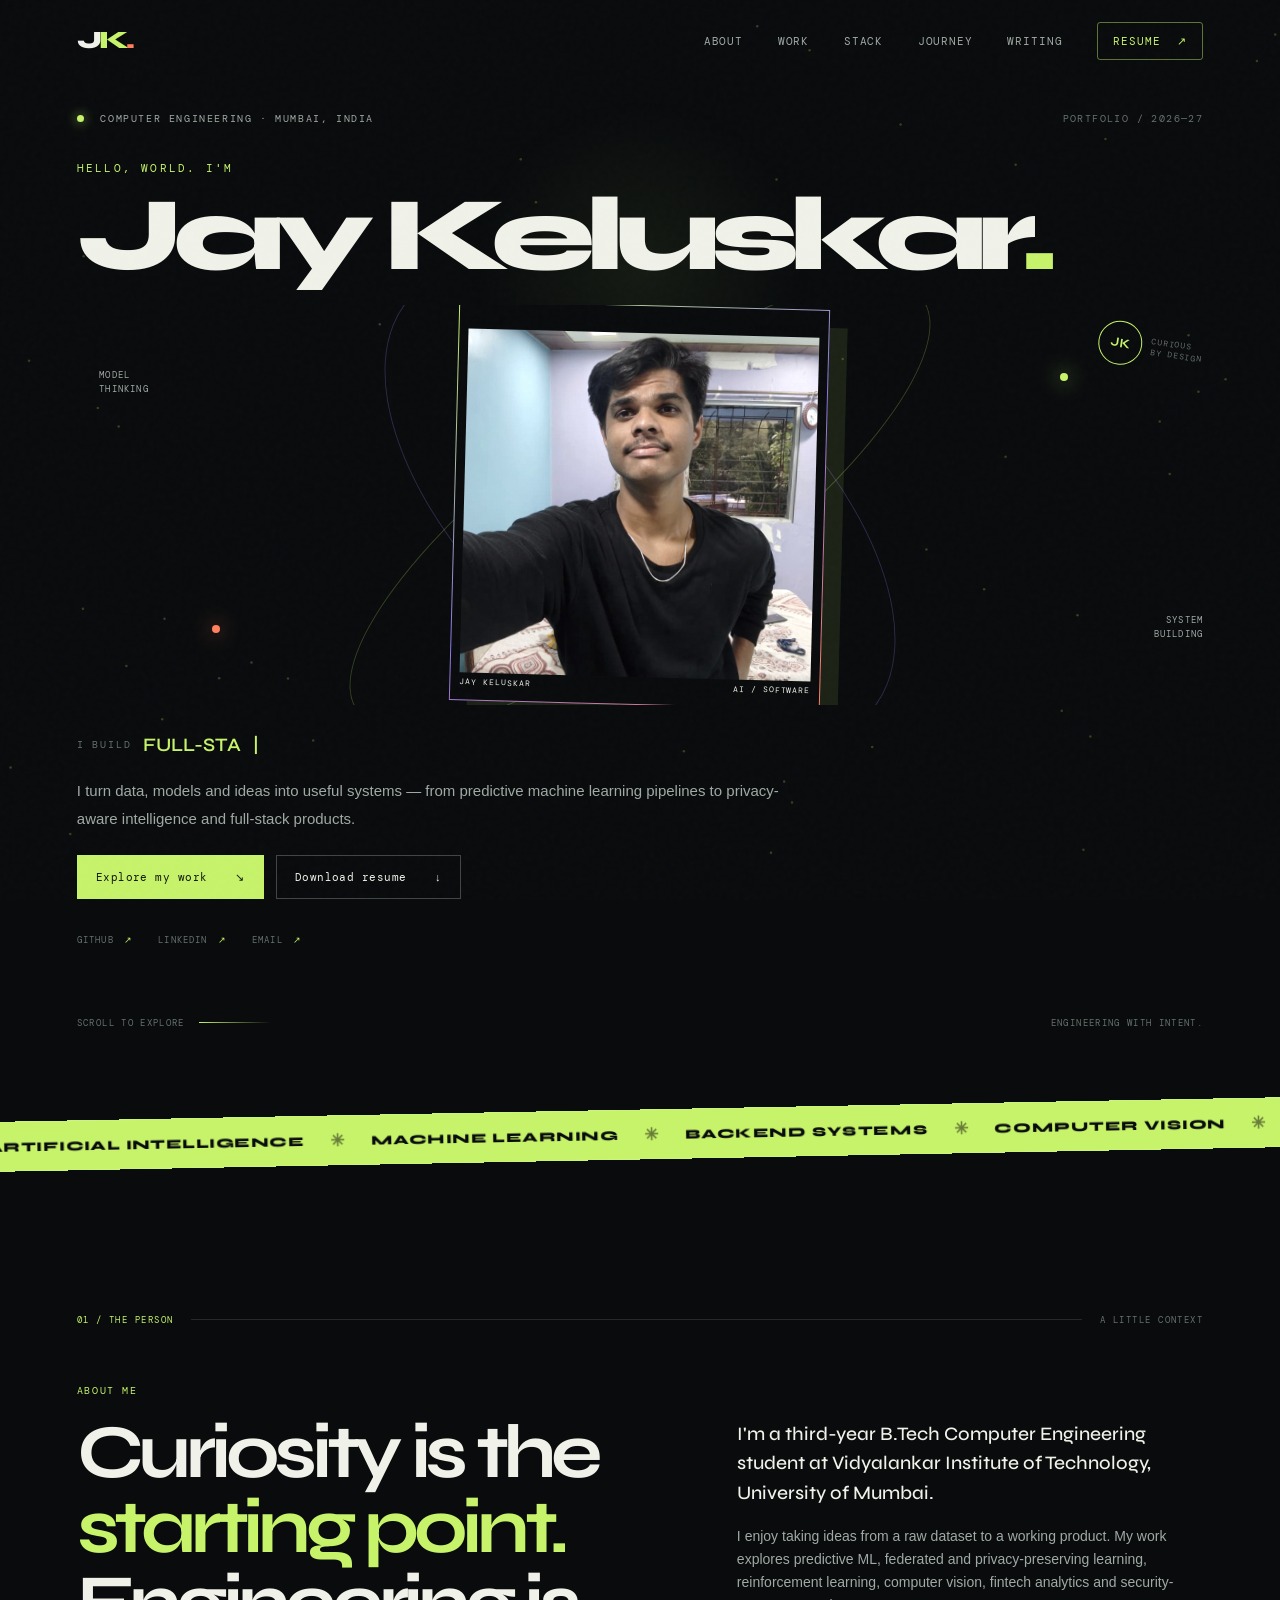
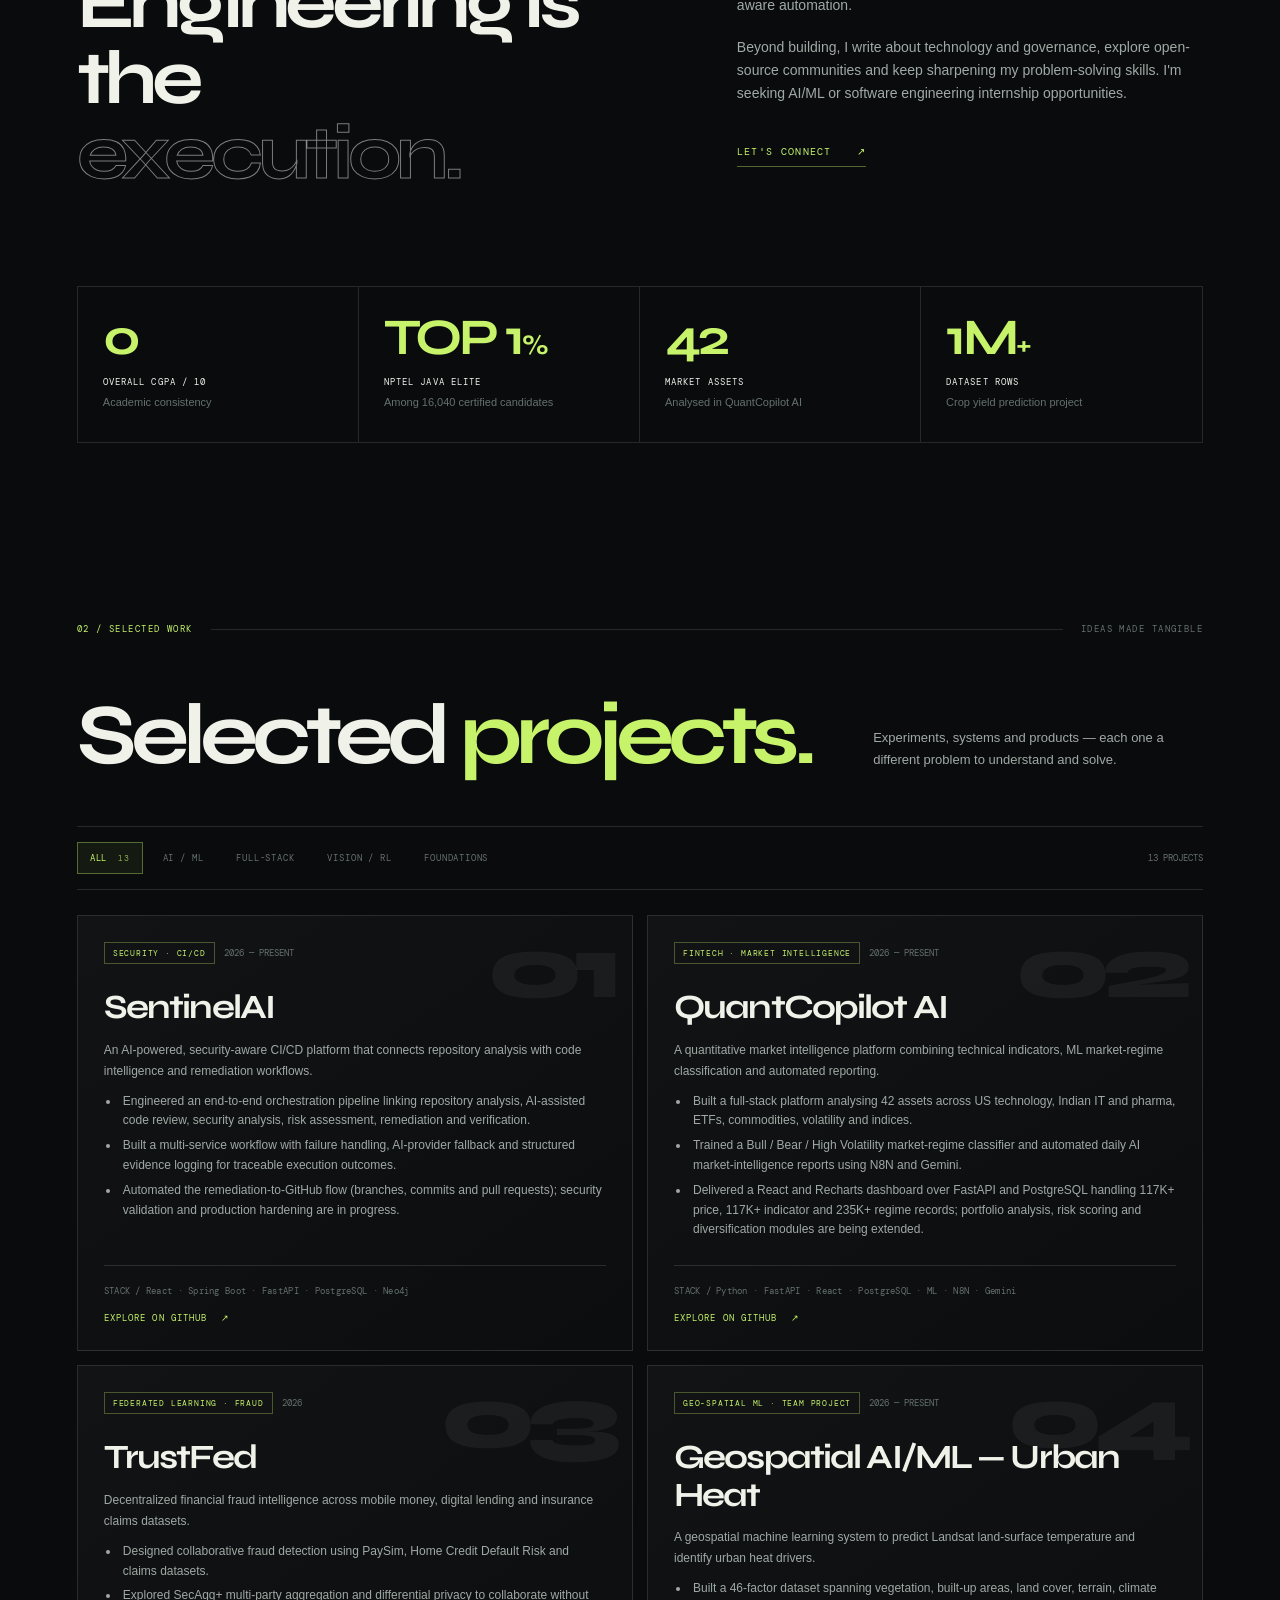
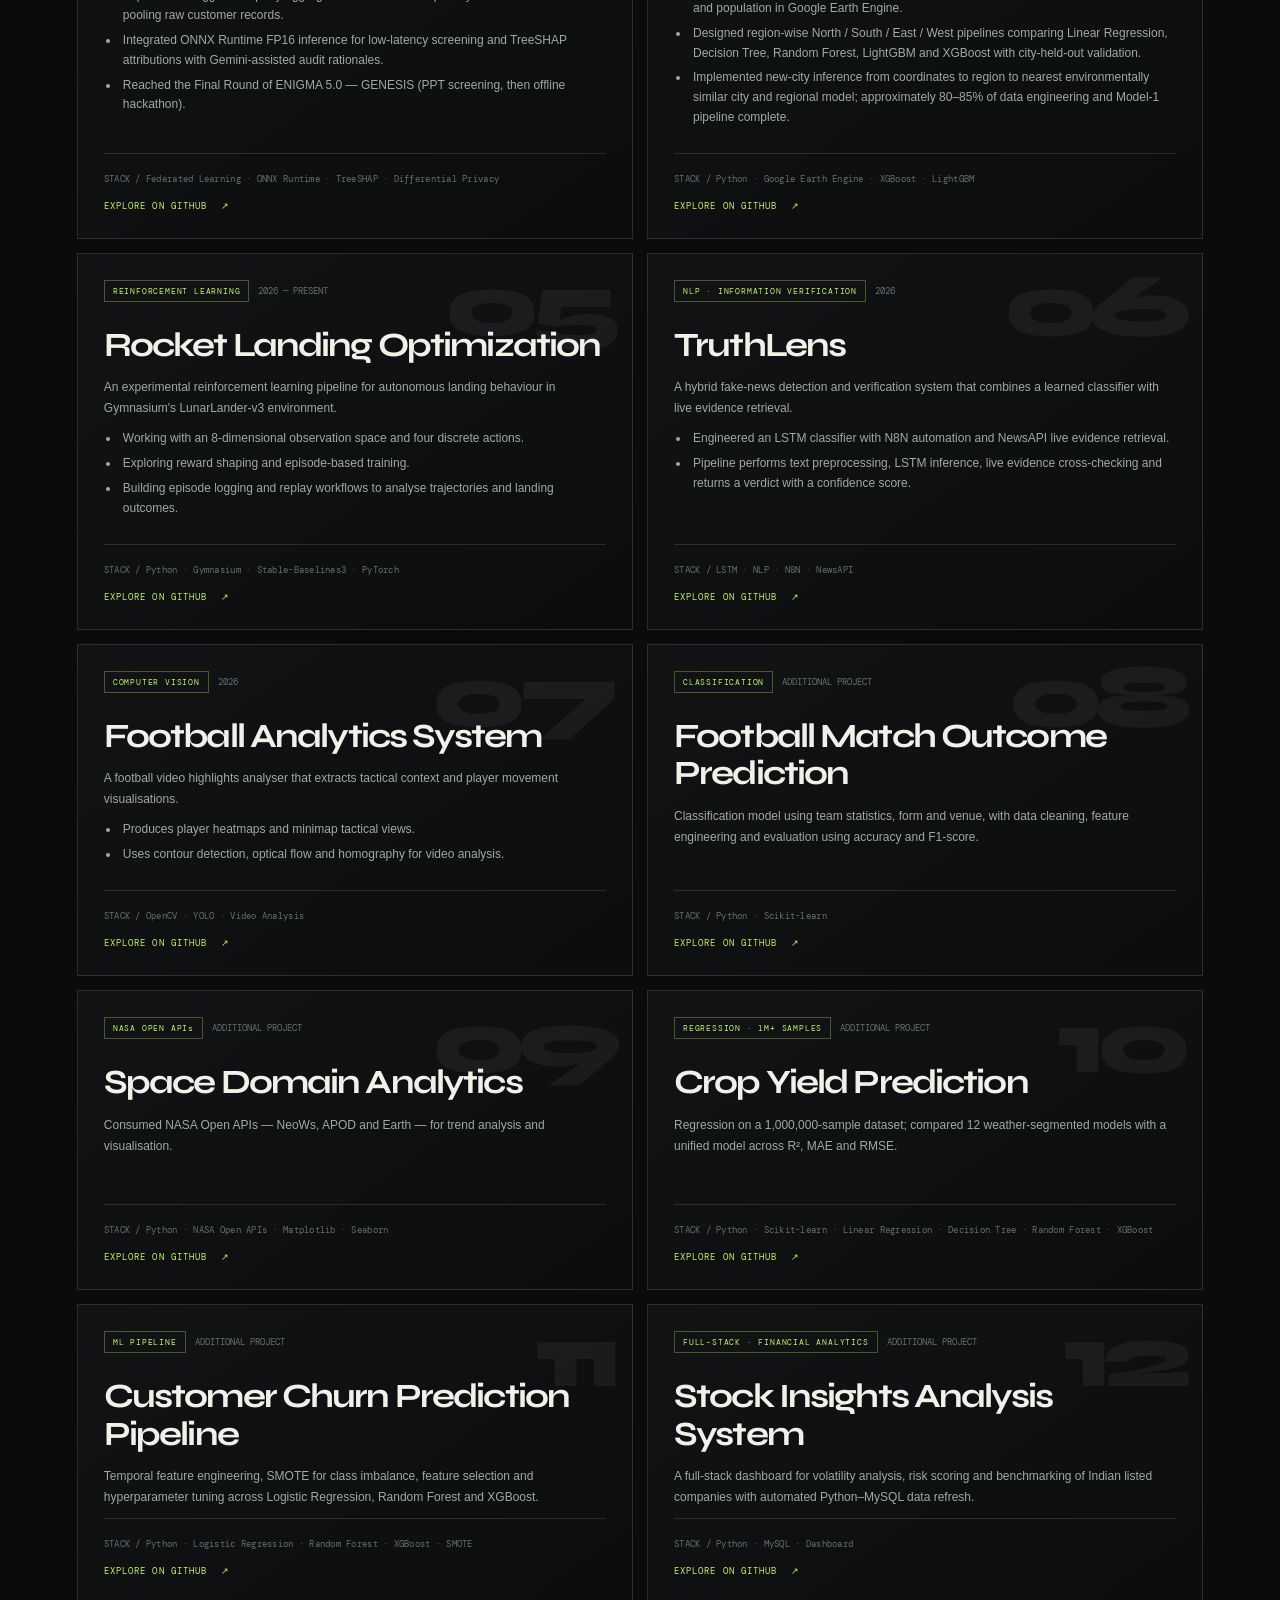
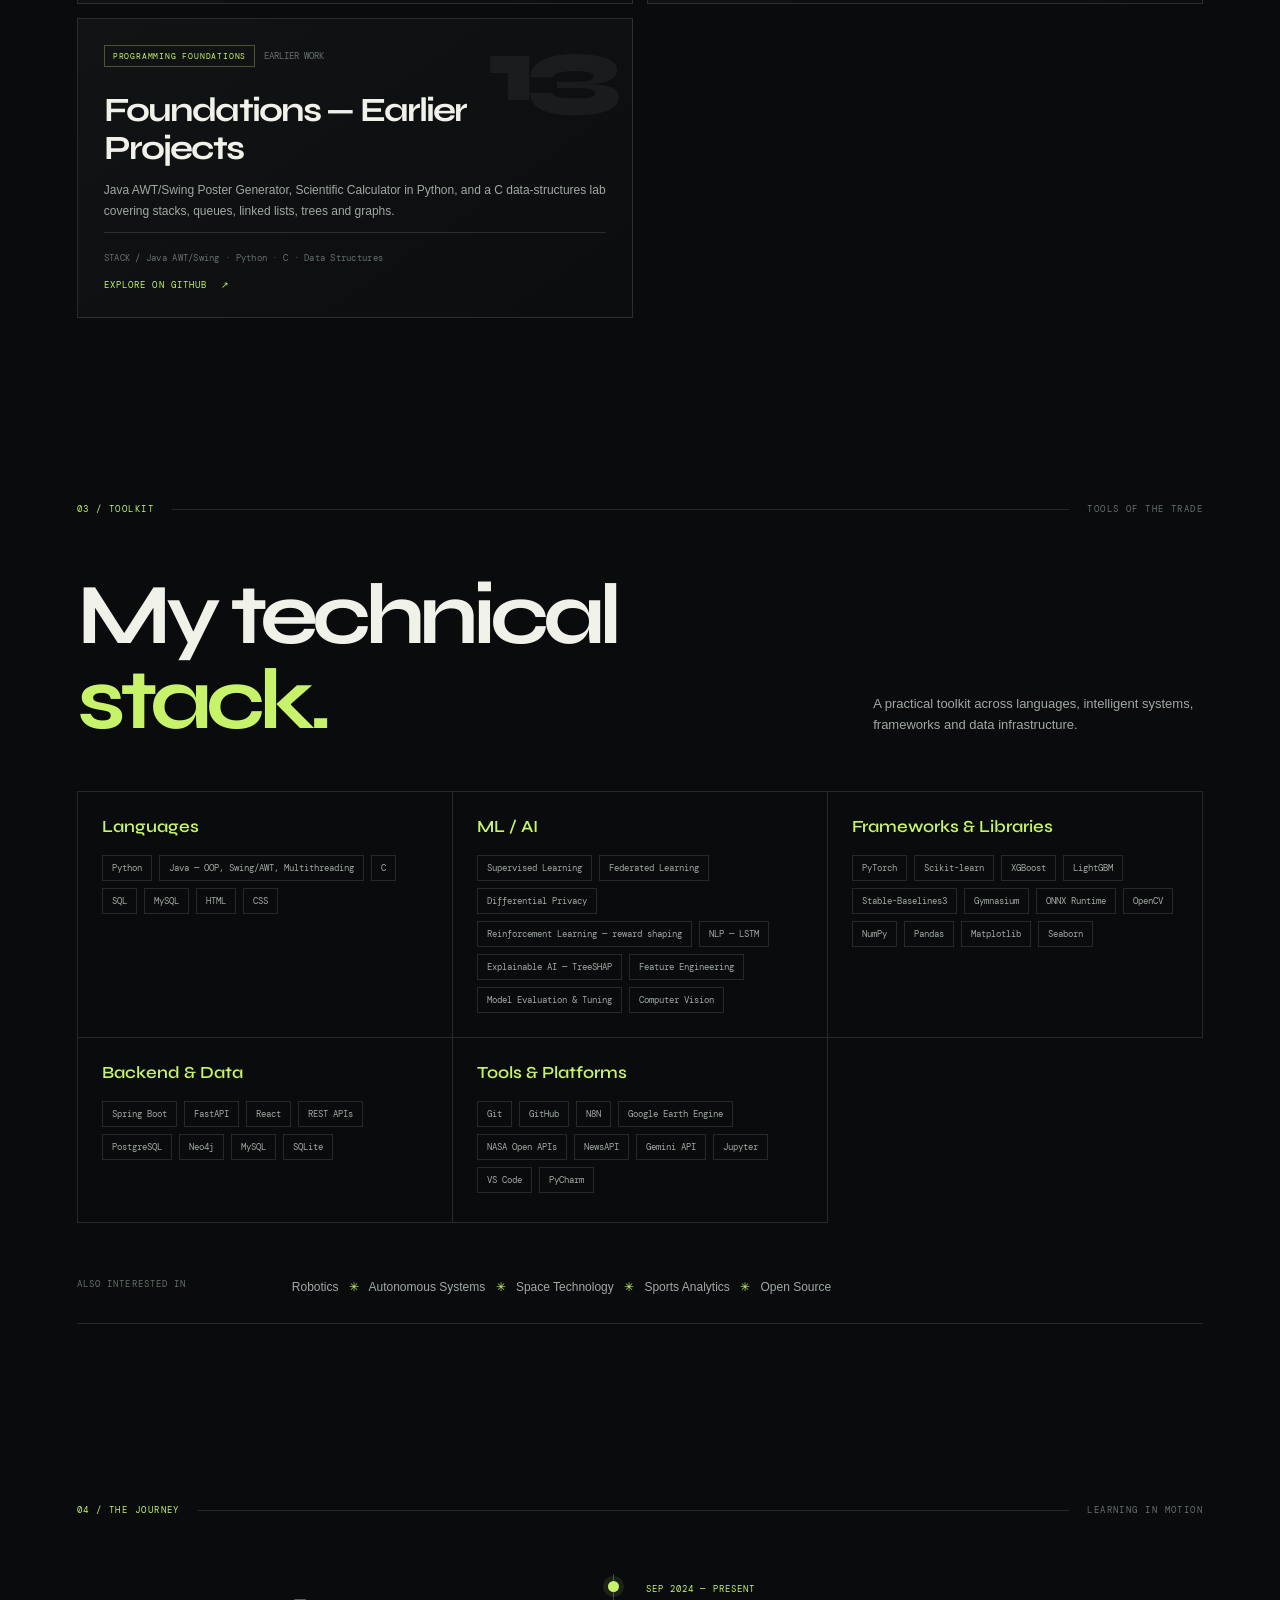
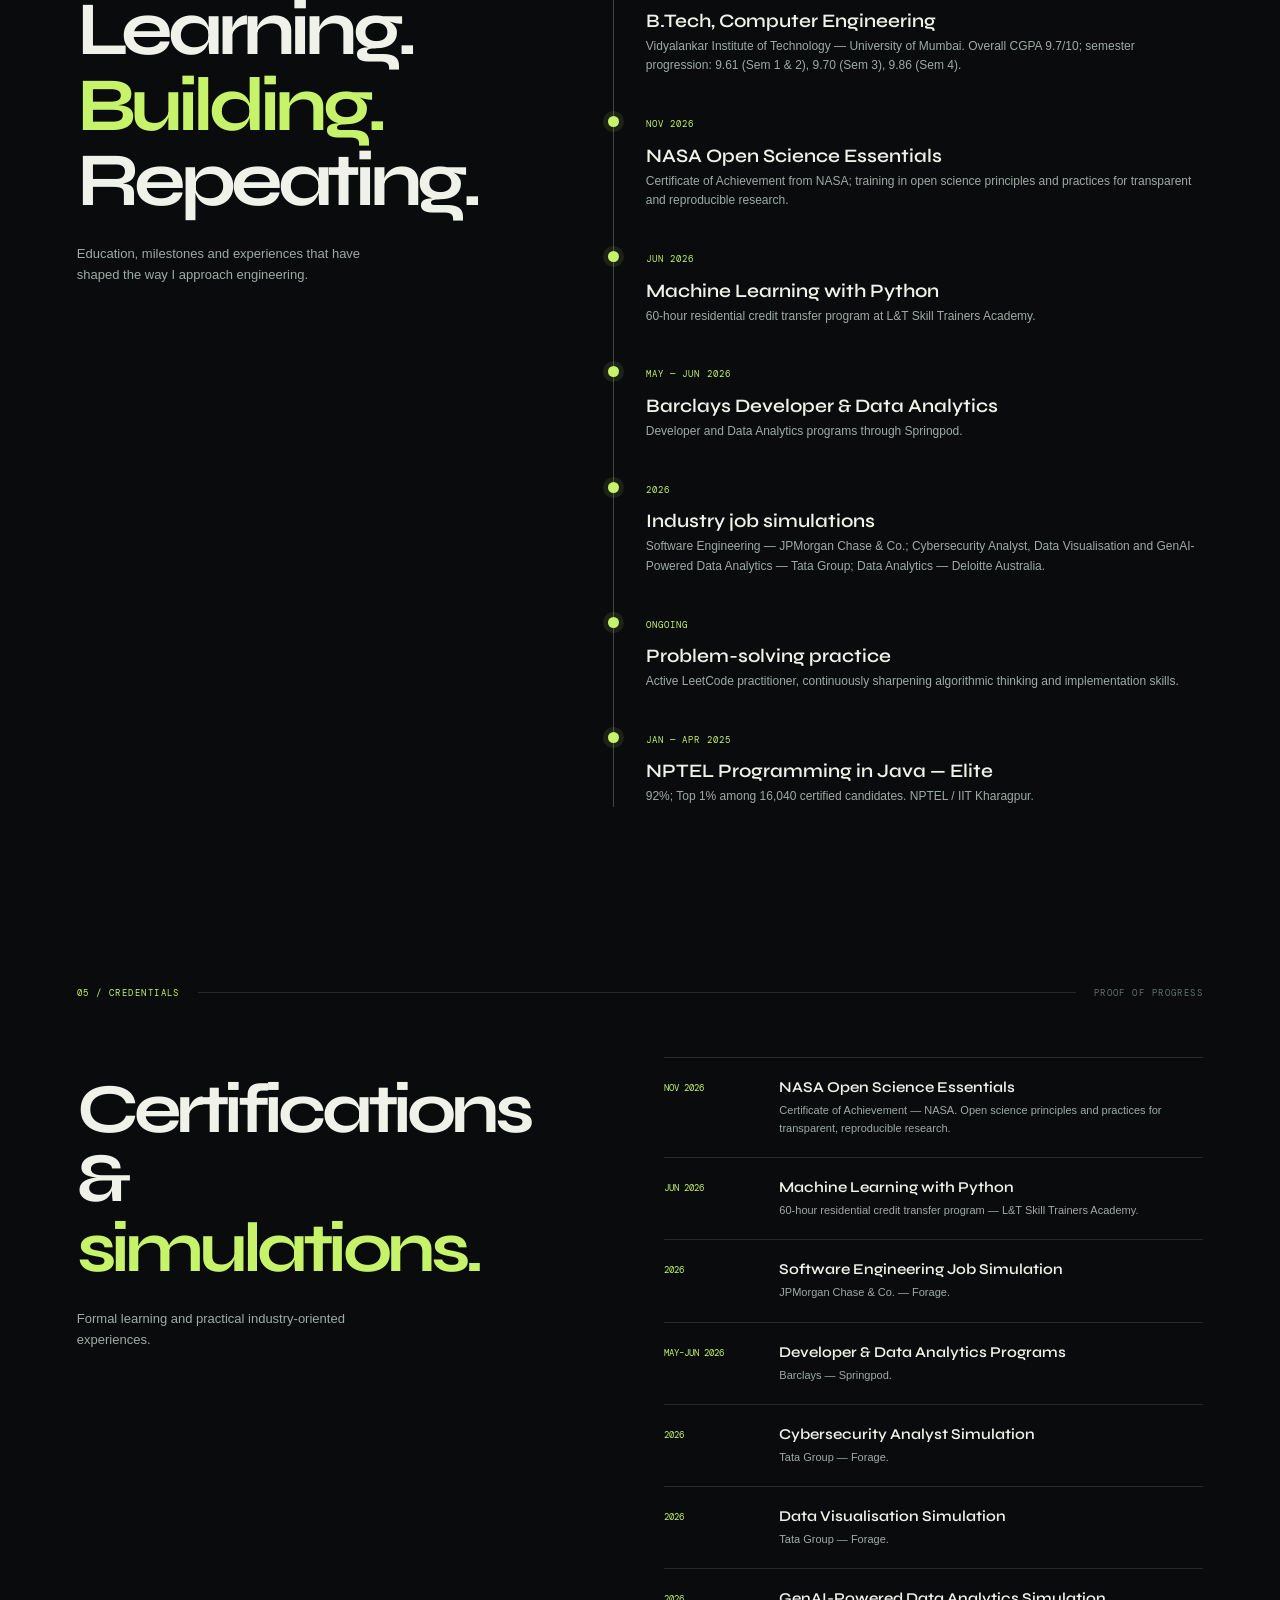
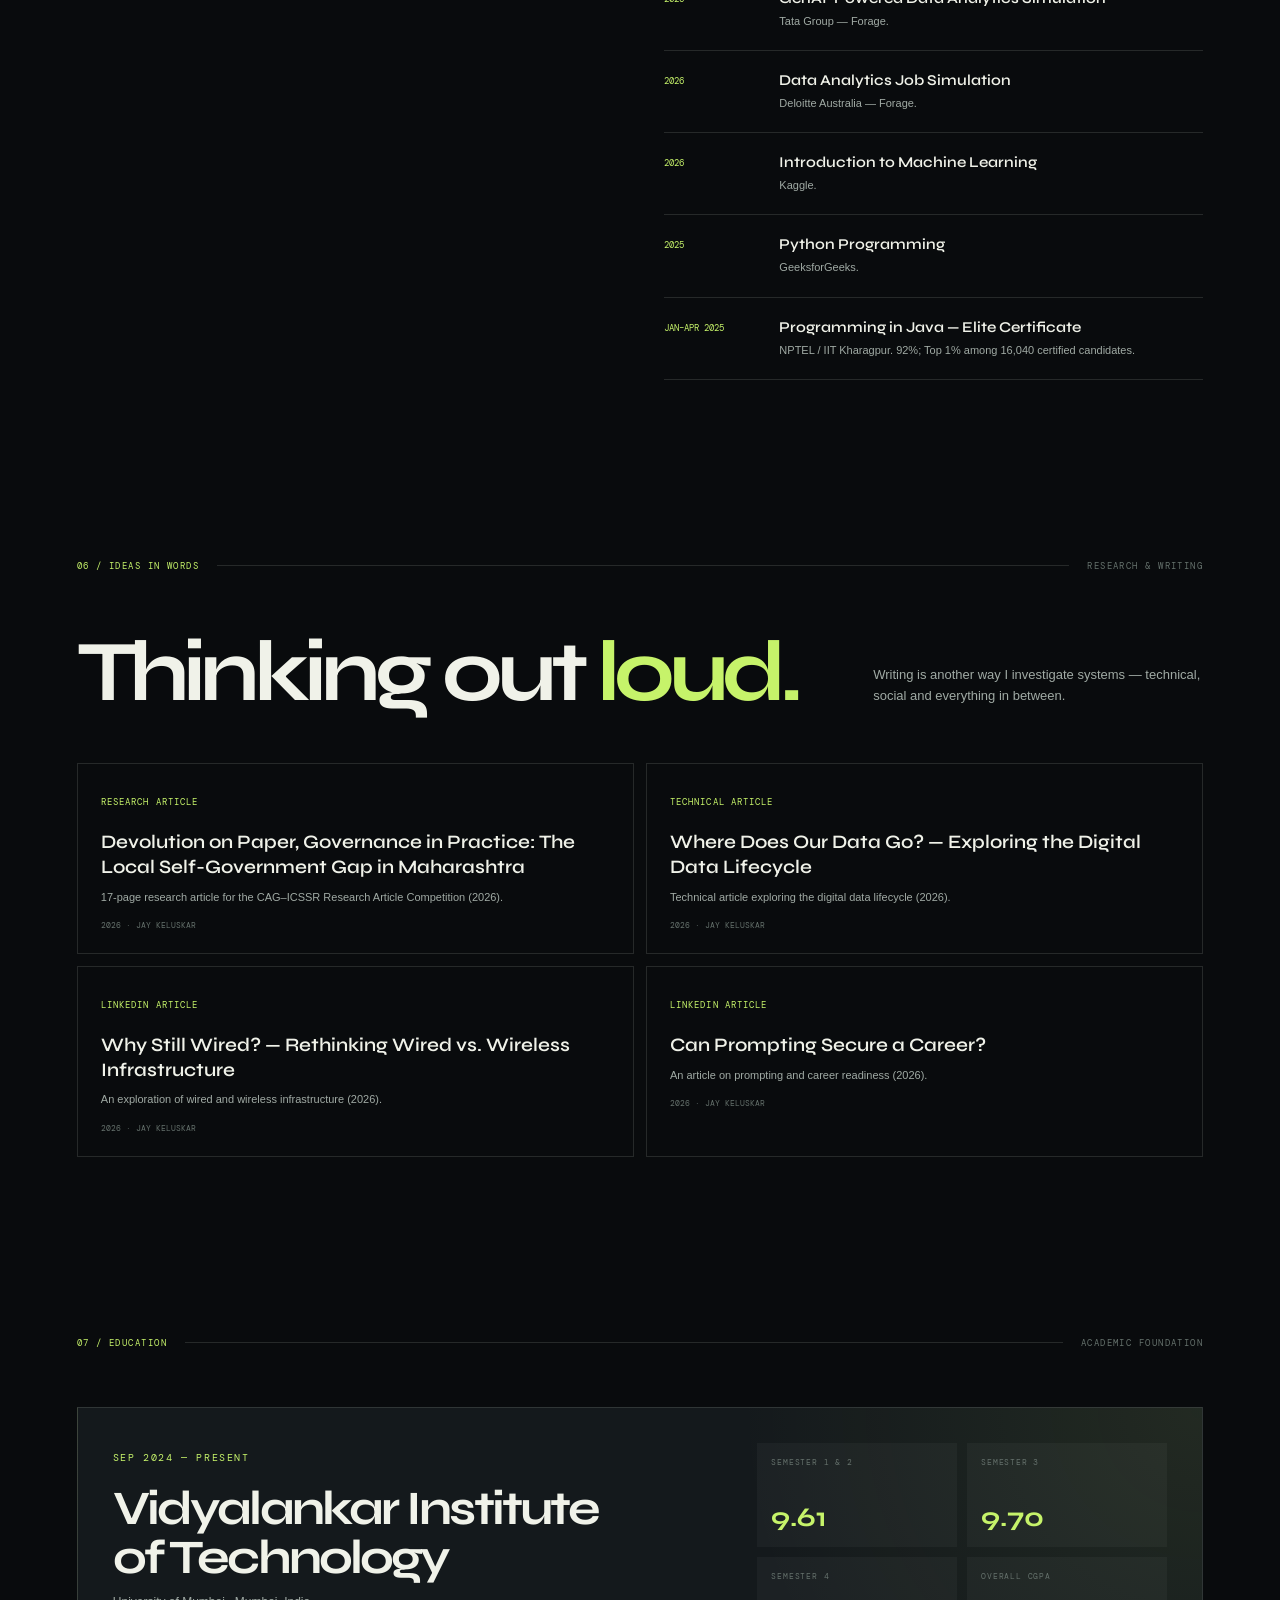
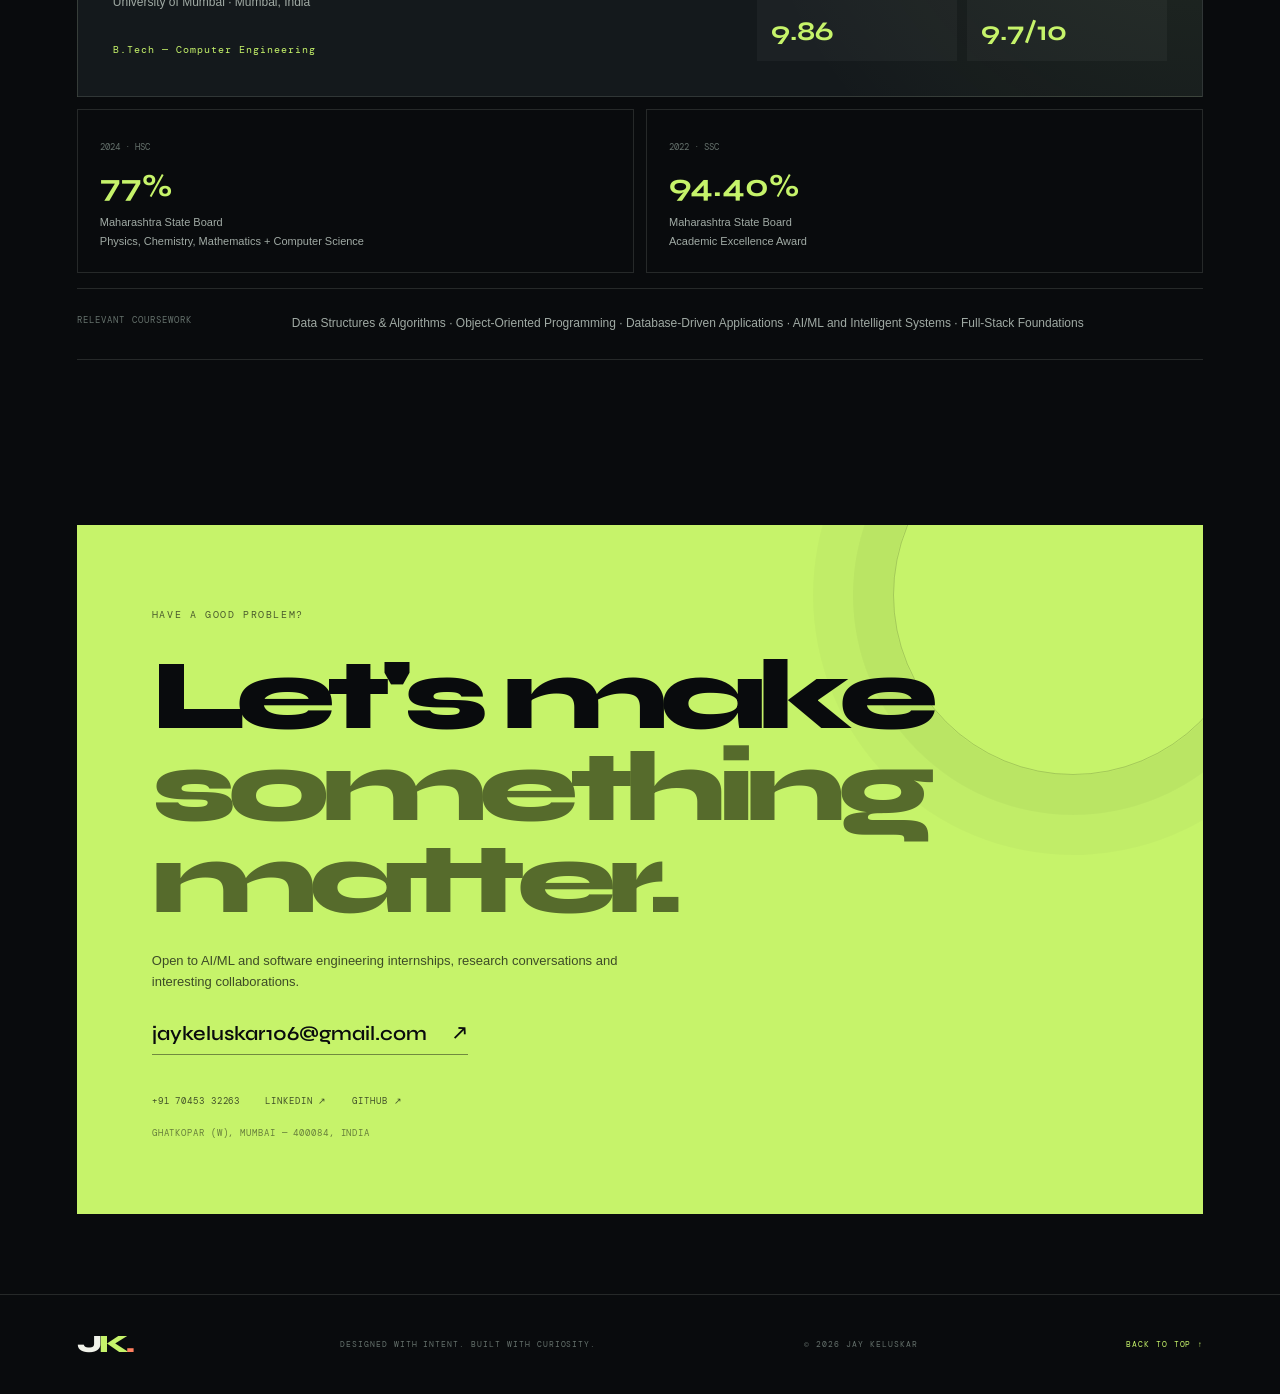
==== commit a4c4cdf0: "Revise hero section layout and content Updated hero section with new layout and content." ====
--- a/index.html
+++ b/index.html
@@ -334,6 +334,52 @@
   .ticker-track { animation: none; }
 }
 
+.portrait-fallback { width: 100%; height: calc(100% - 37px); display: grid; place-items: center; background: var(--panel-2); color: var(--lime); font: 800 72px var(--display); }
+.portrait-fallback[hidden] { display: none; }
+
+
+/* V4 HERO RECOMPOSITION — name first, portrait immediately after */
+.hero { min-height: auto; padding-top: 112px; padding-bottom: 28px; justify-content: flex-start; }
+.hero-layout { display: block; padding: 42px 0 24px; }
+.hero-copy { display: contents; }
+.hero-kicker { margin-bottom: 14px; }
+.hero-name { font-size: clamp(58px, 8.2vw, 116px); line-height: .88; letter-spacing: -.085em; max-width: 1100px; }
+.hero-name > span { display: inline; }
+.hero-name > span + span { margin-left: .18em; }
+.hero-visual { min-height: 0; height: clamp(300px, 38vw, 430px); width: 100%; margin: 24px 0 18px; display: flex; justify-content: center; align-items: center; overflow: hidden; }
+.portrait-frame { width: clamp(260px, 29vw, 390px); height: min(100%, 410px); aspect-ratio: auto; padding: 10px; transform: rotate(1.5deg); box-shadow: 18px 18px 0 rgba(198,243,106,.10); }
+.portrait { width: 100%; height: calc(100% - 36px); object-fit: cover; object-position: 50% 22%; }
+.portrait-topline,.portrait-bottomline { height: 18px; }
+.visual-orbit.orbit-one { width: min(700px, 70vw); height: 220px; }
+.visual-orbit.orbit-two { width: min(620px, 65vw); height: 330px; }
+.role-line { margin: 12px 0 12px; }
+.hero-description { max-width: 720px; }
+.hero-actions { margin-top: 22px; }
+.hero-bottom { margin-top: 22px; }
+
+/* Keep every selected project in the same consistent two-column card system. */
+.project-card.featured { grid-column: auto; min-height: 300px; background: linear-gradient(145deg,rgba(255,255,255,.035),rgba(255,255,255,.012)); }
+.project-card.featured h3 { font-size: clamp(23px,3vw,34px); }
+
+@media (min-width: 1100px) {
+  .hero { padding-top: 112px; }
+  .hero-layout { padding-top: 36px; }
+  .hero-visual { height: 400px; }
+}
+@media (max-width: 760px) {
+  .hero { padding-top: 100px; }
+  .hero-layout { padding-top: 30px; }
+  .hero-name { font-size: clamp(48px, 12vw, 76px); line-height: .94; }
+  .hero-name > span { display: block; }
+  .hero-name > span + span { margin-left: 0; }
+  .hero-visual { height: 330px; margin: 18px 0 14px; }
+  .portrait-frame { width: min(270px, 76vw); height: 310px; }
+  .visual-orbit.orbit-one { width: 110vw; height: 150px; }
+  .visual-orbit.orbit-two { width: 100vw; height: 250px; }
+  .project-grid { grid-template-columns: 1fr; }
+  .project-card.featured { grid-column: auto; }
+}
+
 </style>
   <style>
     html { color-scheme: dark; }
@@ -381,20 +427,8 @@
         <div class="hero-copy">
           <p class="hero-kicker reveal">HELLO, WORLD. I'M</p>
           <h1 class="hero-name reveal"><span>Jay</span><span class="name-second">Keluskar<span class="lime-dot">.</span></span></h1>
-          <div class="role-line reveal"><span class="role-prefix">I BUILD</span><span id="typedRole" aria-live="polite"></span><span class="type-caret">|</span></div>
-          <p class="hero-description reveal">I turn data, models and ideas into useful systems — from predictive machine learning pipelines to privacy-aware intelligence and full-stack products.</p>
-          <div class="hero-actions reveal">
-            <a class="button button-primary" href="#work">Explore my work <span>↘</span></a>
-            <a class="button button-outline" href="./Nov_2026_JayK_CV.pdf" download>Download resume <span>↓</span></a>
-          </div>
-          <div class="hero-socials reveal">
-            <a href="https://github.com/Jayz-yuors" target="_blank" rel="noopener">GITHUB <span>↗</span></a>
-            <a href="https://www.linkedin.com/in/jay-keluskar-b17601358/" target="_blank" rel="noopener">LINKEDIN <span>↗</span></a>
-            <a href="mailto:jaykeluskar106@gmail.com">EMAIL <span>↗</span></a>
-          </div>
-        </div>
-
-        <div class="hero-visual reveal">
+          
+          <div class="hero-visual reveal">
           <div class="visual-orbit orbit-one"></div>
           <div class="visual-orbit orbit-two"></div>
           <div class="visual-cross cross-one"></div>
@@ -408,6 +442,19 @@
           <div class="orbit-label orbit-label-a">MODEL<br>THINKING</div>
           <div class="orbit-label orbit-label-b">SYSTEM<br>BUILDING</div>
           <div class="visual-stamp"><span>JK</span><small>CURIOUS<br>BY DESIGN</small></div>
+          </div>
+
+          <div class="role-line reveal"><span class="role-prefix">I BUILD</span><span id="typedRole" aria-live="polite"></span><span class="type-caret">|</span></div>
+          <p class="hero-description reveal">I turn data, models and ideas into useful systems — from predictive machine learning pipelines to privacy-aware intelligence and full-stack products.</p>
+          <div class="hero-actions reveal">
+            <a class="button button-primary" href="#work">Explore my work <span>↘</span></a>
+            <a class="button button-outline" href="./Nov_2026_JayK_CV.pdf" download>Download resume <span>↓</span></a>
+          </div>
+          <div class="hero-socials reveal">
+            <a href="https://github.com/Jayz-yuors" target="_blank" rel="noopener">GITHUB <span>↗</span></a>
+            <a href="https://www.linkedin.com/in/jay-keluskar-b17601358/" target="_blank" rel="noopener">LINKEDIN <span>↗</span></a>
+            <a href="mailto:jaykeluskar106@gmail.com">EMAIL <span>↗</span></a>
+          </div>
         </div>
       </div>
 
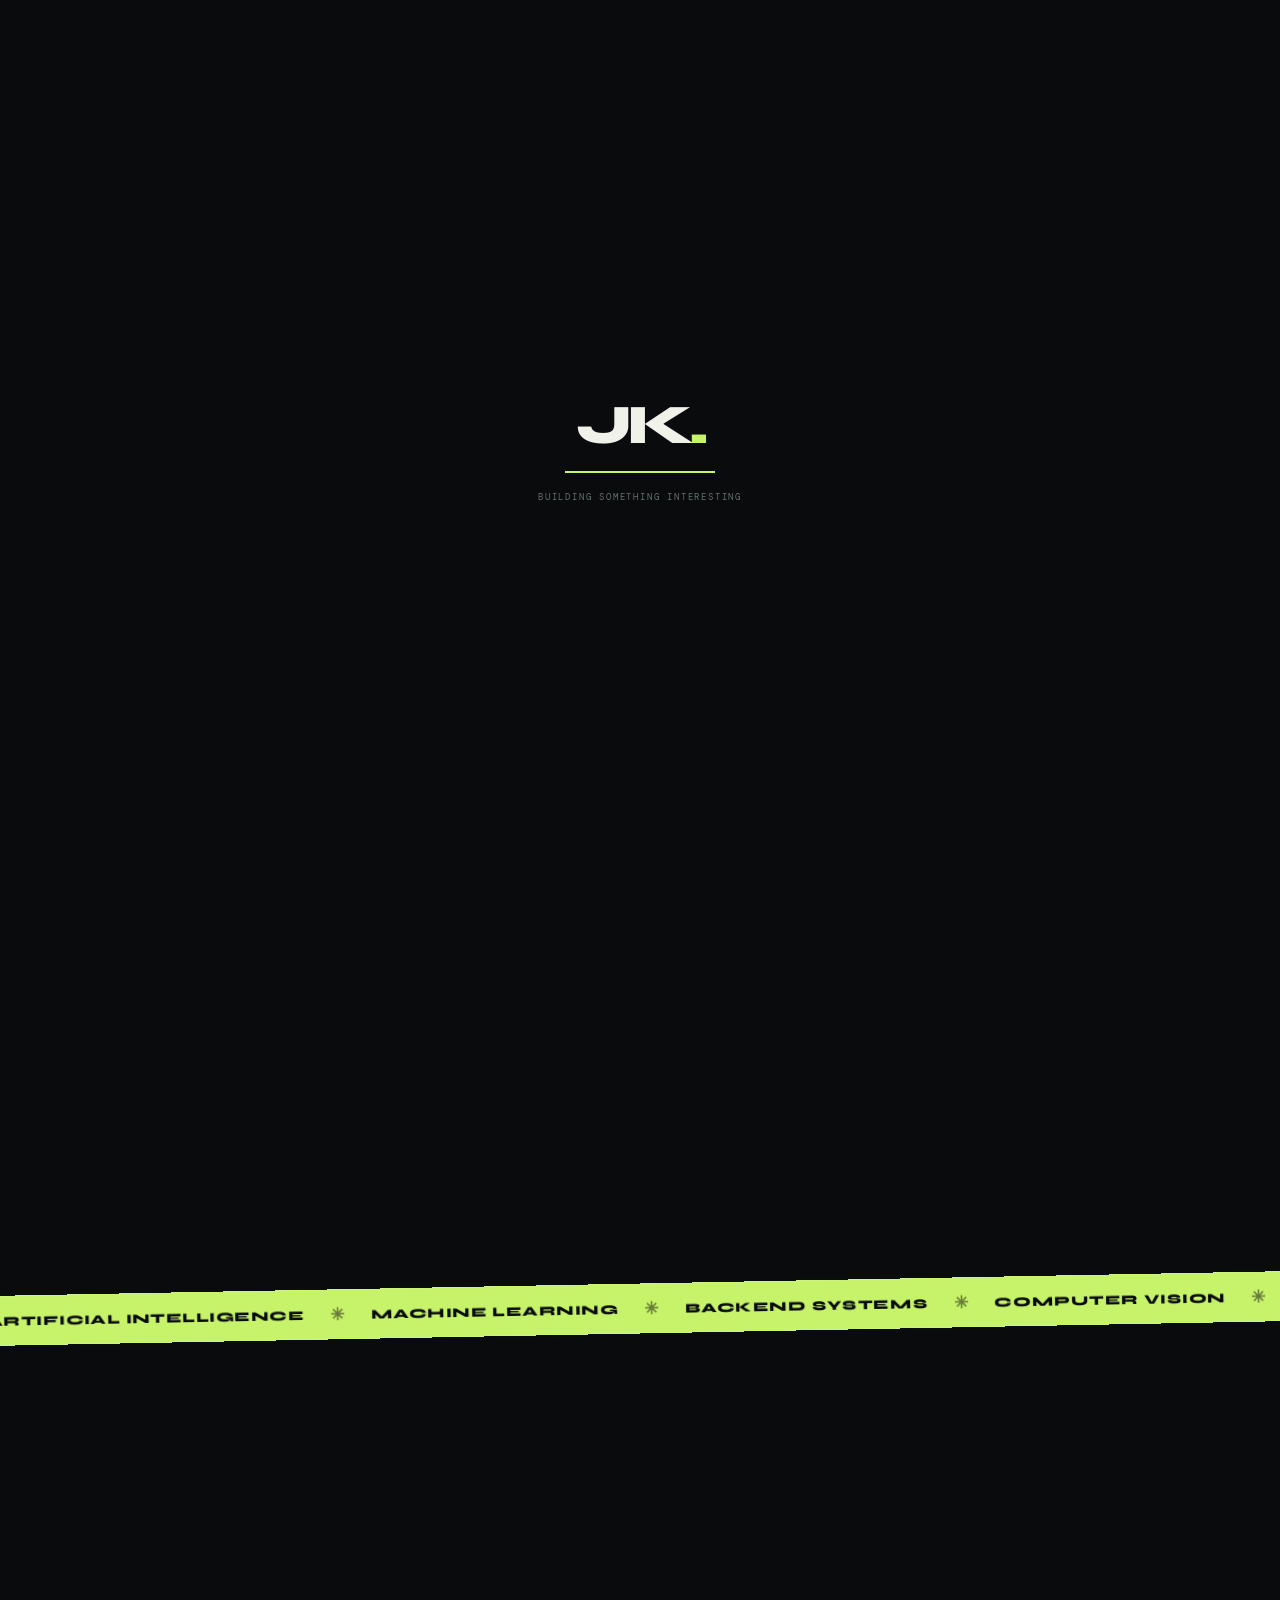
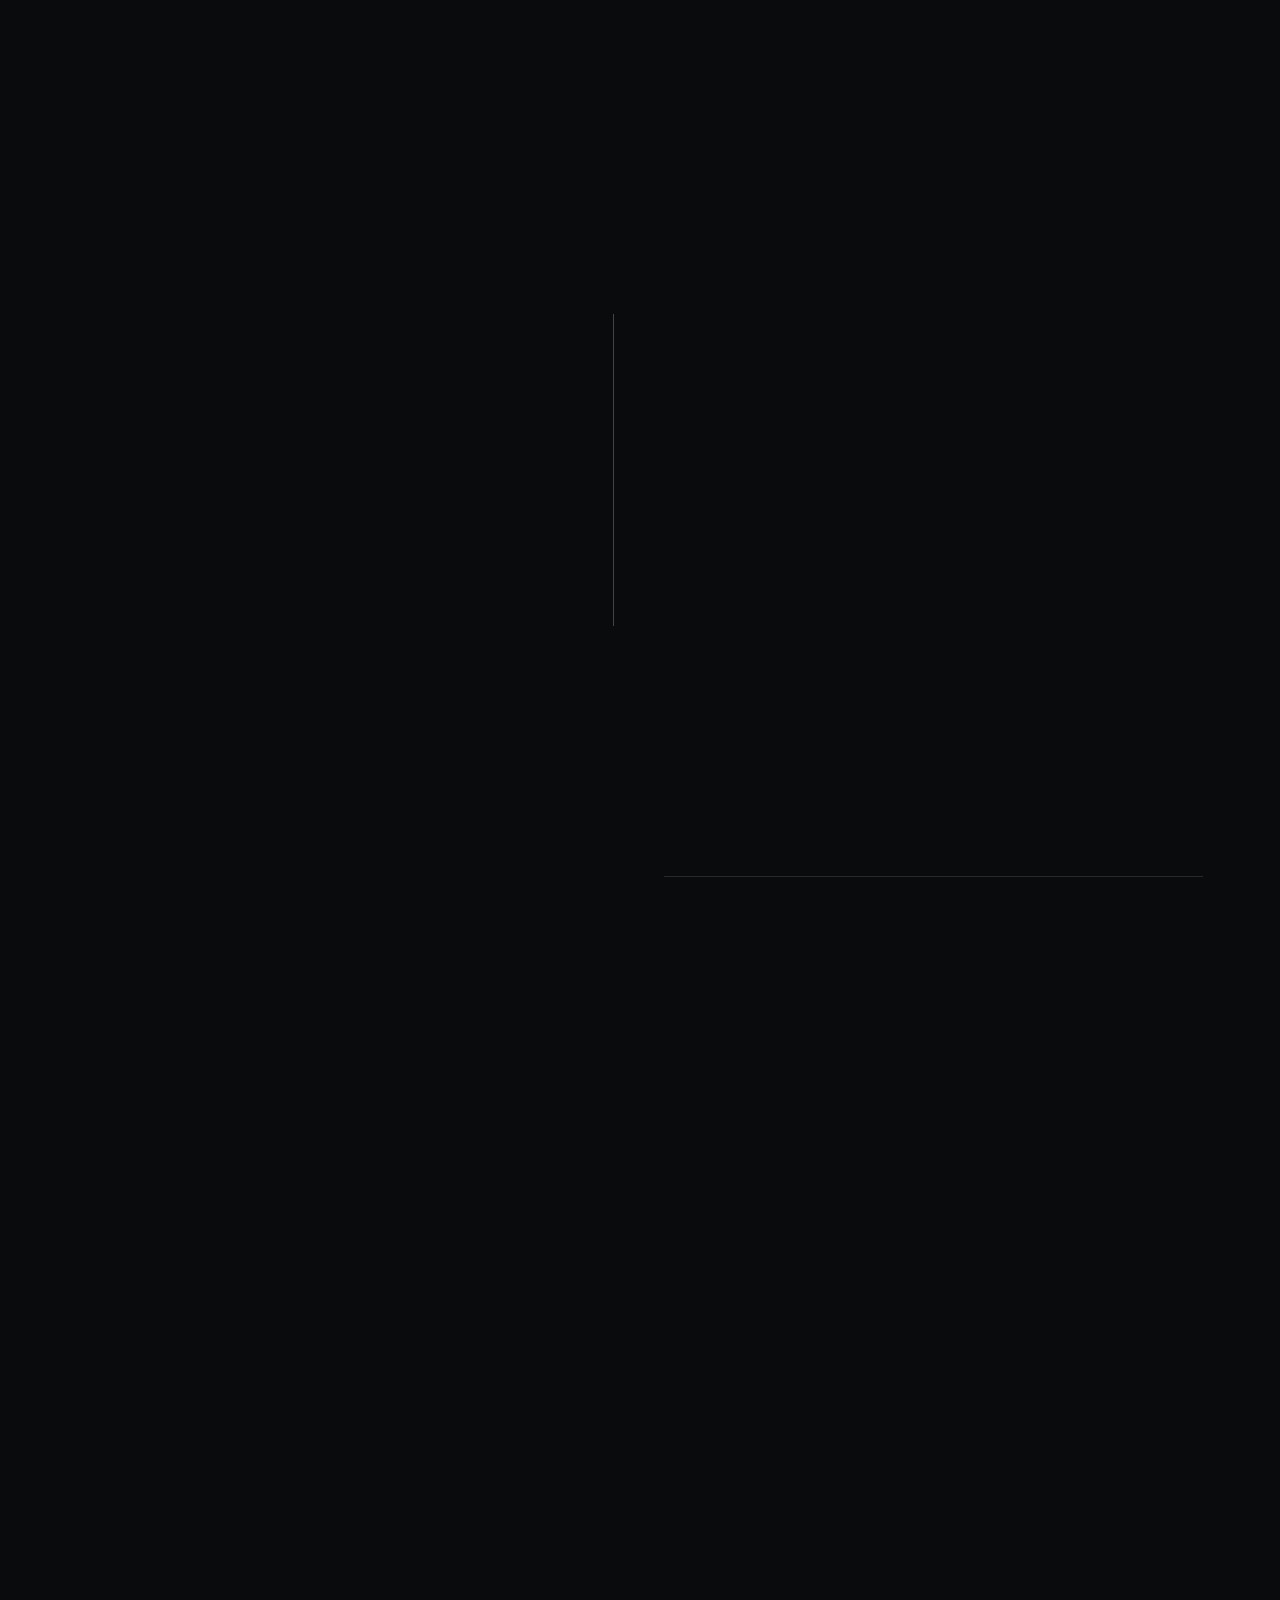
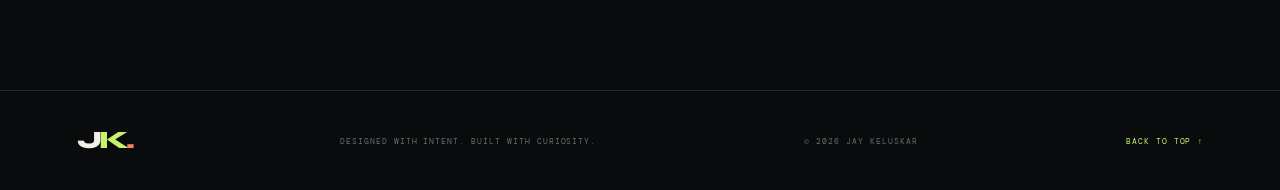
==== commit cf641634: "Update print statement from 'Hello' to 'Goodbye'" ====
--- a/index.html
+++ b/index.html
@@ -1,3 +1,4 @@
+
 <!DOCTYPE html>
 <html lang="en">
 <head>
@@ -8,390 +9,31 @@
   <meta property="og:title" content="Jay Keluskar — AI/ML & Software Engineering">
   <meta property="og:description" content="I turn data, models and ideas into useful systems. Explore my projects, skills and work.">
   <meta property="og:type" content="website">
+
   <title>Jay Keluskar — AI/ML & Software Engineering</title>
-  <link rel="icon" href="JayKeluskarProfile.jpeg">
+
+  <link rel="icon" href="./JayKeluskarProfile.jpeg">
   <link rel="preconnect" href="https://fonts.googleapis.com">
   <link rel="preconnect" href="https://fonts.gstatic.com" crossorigin>
+
   <link href="https://fonts.googleapis.com/css2?family=DM+Mono:wght@400;500&family=DM+Sans:wght@400;500;600;700;800&family=Space+Grotesk:wght@400;500;600;700&family=Syne:wght@500;600;700;800&display=swap" rel="stylesheet">
-  <style id="portfolio-styles">
-/* =========================================================
-   JAY KELUSKAR — EDITORIAL TECH PORTFOLIO
-   Palette: graphite / electric lime / ultraviolet
-   ========================================================= */
-:root {
-  --bg: #090b0d;
-  --bg-soft: #101316;
-  --panel: #14191c;
-  --panel-2: #1a2023;
-  --line: rgba(235, 244, 232, .13);
-  --line-strong: rgba(235, 244, 232, .25);
-  --text: #f0f2e9;
-  --muted: #a0aaa4;
-  --dim: #65716c;
-  --lime: #c6f36a;
-  --lime-dark: #a8d84b;
-  --violet: #9d85ff;
-  --orange: #ff805f;
-  --display: "Syne", "Space Grotesk", sans-serif;
-  --body: "DM Sans", sans-serif;
-  --mono: "DM Mono", monospace;
-  --max: 1240px;
-  --gutter: clamp(22px, 6vw, 92px);
-}
-* { box-sizing: border-box; margin: 0; padding: 0; }
-html { scroll-behavior: smooth; scroll-padding-top: 92px; }
-body { background: var(--bg); color: var(--text); font: 400 16px/1.65 var(--body); overflow-x: hidden; }
-body.menu-open { overflow: hidden; }
-a { color: inherit; text-decoration: none; }
-button { font: inherit; }
-button, a { -webkit-tap-highlight-color: transparent; }
-::selection { background: var(--lime); color: var(--bg); }
-:focus-visible { outline: 2px solid var(--lime); outline-offset: 4px; }
-.noise { position: fixed; inset: 0; z-index: 40; pointer-events: none; opacity: .035; background-image: url("data:image/svg+xml,%3Csvg viewBox='0 0 180 180' xmlns='http://www.w3.org/2000/svg'%3E%3Cfilter id='n'%3E%3CfeTurbulence type='fractalNoise' baseFrequency='.9' numOctaves='3' stitchTiles='stitch'/%3E%3C/filter%3E%3Crect width='100%25' height='100%25' filter='url(%23n)' opacity='.55'/%3E%3C/svg%3E"); }
-#particle-field { position: fixed; inset: 0; width: 100%; height: 100%; z-index: -1; pointer-events: none; opacity: .48; }
-.cursor-aura { position: fixed; z-index: 0; width: 360px; height: 360px; border-radius: 50%; pointer-events: none; background: radial-gradient(circle, rgba(198,243,106,.065), transparent 68%); transform: translate(-50%,-50%); left: 50%; top: 30%; }
-.scroll-progress { position: fixed; z-index: 100; top: 0; left: 0; height: 3px; width: 0; background: linear-gradient(90deg,var(--lime),var(--violet),var(--orange)); }
-.preloader { position: fixed; inset: 0; z-index: 200; background: var(--bg); display: grid; align-content: center; justify-items: center; gap: 18px; transition: opacity .65s, visibility .65s; }
-.preloader.done { opacity: 0; visibility: hidden; }
-.preloader-mark { font: 800 56px/1 var(--display); letter-spacing: -.1em; }
-.preloader-mark span { color: var(--lime); }
-.preloader-track { width: 150px; height: 2px; background: #27302c; overflow: hidden; }
-.preloader-track span { display: block; height: 100%; width: 100%; background: var(--lime); transform: translateX(-100%); animation: loadbar 1s ease forwards; }
-.preloader p { color: var(--dim); font: 9px var(--mono); letter-spacing: .2em; }
-@keyframes loadbar { to { transform: translateX(0); } }
-
-.site-header { height: 82px; padding: 0 var(--gutter); position: fixed; inset: 0 0 auto; z-index: 90; display: flex; align-items: center; justify-content: space-between; border-bottom: 1px solid transparent; transition: background .3s,border-color .3s,backdrop-filter .3s; }
-.site-header.scrolled { background: rgba(9,11,13,.82); backdrop-filter: blur(18px); border-color: var(--line); }
-.brand { font: 800 25px/1 var(--display); letter-spacing: -.12em; }
-.brand span { color: var(--lime); }
-.brand i { color: var(--orange); font-style: normal; }
-.nav-links { display: flex; align-items: center; gap: clamp(18px,2.7vw,38px); }
-.nav-links a { color: var(--muted); font: 11px var(--mono); letter-spacing: .08em; text-transform: uppercase; transition: color .2s; }
-.nav-links a:hover { color: var(--lime); }
-.nav-links .nav-resume { color: var(--lime); border: 1px solid rgba(198,243,106,.45); padding: 11px 15px; border-radius: 3px; }
-.nav-resume span { margin-left: 9px; }
-.menu-toggle { display: none; background: none; border: 0; width: 40px; height: 40px; cursor: pointer; }
-.menu-toggle span { display: block; width: 24px; height: 1px; margin: 6px auto; background: var(--text); transition: transform .25s; }
-
-.section-wrap { width: min(100% - var(--gutter)*2, var(--max)); margin-inline: auto; position: relative; }
-.hero { min-height: 790px; min-height: min(900px,100svh); padding-top: 140px; display: flex; flex-direction: column; justify-content: space-between; }
-.hero-topline { display: flex; justify-content: space-between; align-items: center; color: var(--dim); font: 10px var(--mono); letter-spacing: .14em; }
-.eyebrow { font: 10px var(--mono); letter-spacing: .16em; color: var(--muted); }
-.status-dot { display: inline-block; width: 7px; height: 7px; background: var(--lime); border-radius: 50%; margin-right: 9px; box-shadow: 0 0 12px rgba(198,243,106,.8); }
-.hero-layout { display: grid; grid-template-columns: 1.2fr .8fr; align-items: center; gap: 40px; padding: 52px 0 35px; }
-.hero-copy { position: relative; z-index: 2; }
-.hero-kicker { font: 11px var(--mono); color: var(--lime); letter-spacing: .2em; margin-bottom: 18px; }
-.hero-name { font: 800 clamp(74px,11.4vw,158px)/.79 var(--display); letter-spacing: -.095em; }
-.hero-name > span { display: block; }
-.name-second { color: var(--text); }
-.lime-dot { color: var(--lime); }
-.role-line { display: flex; align-items: center; gap: 12px; min-height: 42px; margin: 28px 0 15px; font: 600 clamp(14px,1.6vw,19px) var(--display); }
-.role-prefix { font: 10px var(--mono); letter-spacing: .18em; color: var(--dim); }
-#typedRole { color: var(--lime); }
-.type-caret { color: var(--lime); animation: blink .8s steps(2,start) infinite; }
-@keyframes blink { to { visibility: hidden; } }
-.hero-description { max-width: 540px; color: var(--muted); font-size: 15px; line-height: 1.85; }
-.hero-actions { display: flex; flex-wrap: wrap; gap: 12px; margin-top: 30px; }
-.button { display: inline-flex; align-items: center; gap: 28px; padding: 14px 18px; font: 11px var(--mono); letter-spacing: .04em; transition: transform .25s,background .25s,border-color .25s; }
-.button:hover { transform: translateY(-4px); }
-.button-primary { color: #11150d; background: var(--lime); border: 1px solid var(--lime); }
-.button-primary:hover { background: #d7ff82; box-shadow: 0 12px 36px rgba(198,243,106,.14); }
-.button-outline { border: 1px solid var(--line-strong); color: var(--text); }
-.button-outline:hover { border-color: var(--lime); color: var(--lime); }
-.hero-socials { display: flex; flex-wrap: wrap; gap: 25px; margin-top: 35px; }
-.hero-socials a { color: var(--dim); font: 9px var(--mono); letter-spacing: .13em; transition: color .2s; }
-.hero-socials a span { color: var(--lime); margin-left: 4px; }
-.hero-socials a:hover { color: var(--text); }
-.hero-visual { min-height: 430px; position: relative; display: grid; place-items: center; isolation: isolate; }
-.portrait-frame { width: min(320px,72%); aspect-ratio: .79; padding: 11px; position: relative; z-index: 2; background: linear-gradient(145deg,#c6f36a,#8d78e9 52%,#ff805f); transform: rotate(3deg); box-shadow: 22px 25px 0 rgba(198,243,106,.08); }
-.portrait-frame::before { content: ""; position: absolute; inset: 1px; background: var(--bg); z-index: -1; }
-.portrait { width: 100%; height: calc(100% - 37px); object-fit: cover; object-position: 50% 20%; filter: saturate(.8) contrast(1.04); display: block; }
-.portrait-topline,.portrait-bottomline { height: 18px; display: flex; align-items: center; justify-content: space-between; font: 8px var(--mono); letter-spacing: .12em; color: var(--bg); }
-.portrait-bottomline { color: var(--text); }
-.visual-orbit { position: absolute; border: 1px solid rgba(198,243,106,.24); border-radius: 50%; z-index: 0; }
-.orbit-one { width: 440px; height: 180px; transform: rotate(-36deg); }
-.orbit-two { width: 390px; height: 330px; transform: rotate(42deg); border-color: rgba(157,133,255,.24); }
-.visual-cross { position: absolute; width: 8px; height: 8px; border-radius: 50%; background: var(--lime); box-shadow: 0 0 22px var(--lime); }
-.cross-one { top: 17%; right: 12%; }
-.cross-two { bottom: 18%; left: 12%; background: var(--orange); box-shadow: 0 0 22px var(--orange); }
-.orbit-label { position: absolute; font: 9px/1.5 var(--mono); letter-spacing: .13em; color: var(--muted); }
-.orbit-label-a { top: 16%; left: 2%; }
-.orbit-label-b { bottom: 16%; right: 0; text-align: right; }
-.visual-stamp { position: absolute; right: 0; top: 5%; display: flex; align-items: center; gap: 9px; transform: rotate(8deg); }
-.visual-stamp span { width: 44px; height: 44px; border: 1px solid var(--lime); border-radius: 50%; display: grid; place-items: center; color: var(--lime); font: 700 13px var(--display); }
-.visual-stamp small { color: var(--dim); font: 8px/1.4 var(--mono); letter-spacing: .1em; }
-.hero-bottom { display: flex; align-items: center; gap: 14px; padding: 25px 0 28px; color: var(--dim); font: 9px var(--mono); letter-spacing: .15em; }
-.scroll-line { width: 72px; height: 1px; background: linear-gradient(90deg,var(--lime),transparent); }
-.hero-bottom-note { margin-left: auto; }
-
-.ticker { overflow: hidden; border-block: 1px solid var(--line); background: var(--lime); color: var(--bg); transform: rotate(-1.1deg) scale(1.02); margin: 25px 0 100px; }
-.ticker-track { width: max-content; display: flex; align-items: center; gap: 25px; padding: 13px 0; animation: marquee 35s linear infinite; font: 800 13px var(--display); letter-spacing: .09em; }
-.ticker-track b { font-size: 17px; color: #687c39; }
-@keyframes marquee { to { transform: translateX(-50%); } }
-
-.section-heading { display: flex; align-items: center; gap: 18px; margin-bottom: 58px; color: var(--dim); font: 9px var(--mono); letter-spacing: .16em; }
-.section-number { color: var(--lime); white-space: nowrap; }
-.section-rule { height: 1px; flex: 1; background: var(--line); }
-.section-side { white-space: nowrap; }
-.about-section { padding-top: 55px; padding-bottom: 140px; }
-.about-grid { display: grid; grid-template-columns: 1.1fr .9fr; gap: 8%; }
-.lime-text { color: var(--lime); }
-.about-statement h2,.work-intro h2,.stack-intro h2,.journey-heading h2,.credentials-title h2,.writing-intro h2 { margin-top: 18px; font: 700 clamp(43px,6vw,76px)/.99 var(--display); letter-spacing: -.07em; }
-.about-statement h2 em,.work-intro h2 em,.stack-intro h2 em,.journey-heading h2 em,.credentials-title h2 em,.writing-intro h2 em,.contact-panel h2 em { color: var(--lime); font-style: normal; }
-.outline-text { color: transparent; -webkit-text-stroke: 1px rgba(240,242,233,.5); }
-.about-copy { padding-top: 35px; max-width: 510px; }
-.about-copy p { color: var(--muted); font-size: 14px; margin-bottom: 18px; }
-.about-copy .about-lead { color: var(--text); font: 500 19px/1.55 var(--display); }
-.text-link { display: inline-flex; gap: 25px; color: var(--lime); font: 10px var(--mono); letter-spacing: .13em; border-bottom: 1px solid rgba(198,243,106,.4); padding: 12px 0 8px; margin-top: 10px; }
-.metric-grid { display: grid; grid-template-columns: repeat(4,1fr); margin-top: 95px; border: 1px solid var(--line); }
-.metric { min-height: 155px; padding: 25px; display: flex; flex-direction: column; border-right: 1px solid var(--line); }
-.metric:last-child { border-right: 0; }
-.metric strong { font: 700 clamp(36px,4vw,54px)/1 var(--display); letter-spacing: -.06em; color: var(--lime); }
-.metric-small { font-size: .55em; }
-.metric > span { margin-top: 13px; color: var(--text); font: 9px var(--mono); letter-spacing: .12em; }
-.metric small { margin-top: 5px; color: var(--dim); font-size: 11px; }
-
-.work-section { padding-top: 40px; padding-bottom: 145px; }
-.work-intro,.stack-intro,.writing-intro { display: flex; justify-content: space-between; align-items: end; gap: 30px; margin-bottom: 48px; }
-.work-intro h2,.stack-intro h2,.writing-intro h2 { margin: 0; font-size: clamp(48px,7vw,86px); }
-.work-intro p,.stack-intro p,.writing-intro p { max-width: 330px; color: var(--muted); font-size: 13px; padding-bottom: 8px; }
-.project-toolbar { display: flex; align-items: center; justify-content: space-between; gap: 20px; padding: 15px 0; border-top: 1px solid var(--line); border-bottom: 1px solid var(--line); margin-bottom: 25px; }
-.filter-list { display: flex; flex-wrap: wrap; gap: 7px; }
-.filter-button { padding: 9px 12px; background: transparent; color: var(--dim); border: 1px solid transparent; cursor: pointer; font: 9px var(--mono); letter-spacing: .09em; transition: .2s; }
-.filter-button:hover { color: var(--text); }
-.filter-button.active { color: var(--lime); border-color: rgba(198,243,106,.38); background: rgba(198,243,106,.06); }
-.filter-button span { font-size: 8px; opacity: .7; margin-left: 5px; }
-.project-count { color: var(--dim); font: 9px var(--mono); white-space: nowrap; }
-.project-grid { display: grid; grid-template-columns: repeat(2,minmax(0,1fr)); gap: 14px; }
-.project-card { position: relative; min-height: 300px; padding: 26px; background: linear-gradient(145deg,rgba(255,255,255,.035),rgba(255,255,255,.012)); border: 1px solid var(--line); display: flex; flex-direction: column; overflow: hidden; transition: border-color .3s,transform .35s,background .3s; }
-.project-card::after { content: attr(data-index); position: absolute; right: 19px; top: 12px; color: rgba(240,242,233,.055); font: 800 90px/.9 var(--display); letter-spacing: -.1em; pointer-events: none; }
-.project-card:hover { border-color: rgba(198,243,106,.52); transform: translateY(-5px); background: linear-gradient(145deg,rgba(198,243,106,.065),rgba(255,255,255,.012)); }
-.project-card.featured { grid-column: span 2; min-height: 340px; background: radial-gradient(circle at 90% 10%,rgba(157,133,255,.13),transparent 36%),linear-gradient(145deg,#171d1e,#101416); }
-.project-meta { display: flex; align-items: center; gap: 9px; margin-bottom: 25px; position: relative; z-index: 1; }
-.project-tag { color: var(--lime); border: 1px solid rgba(198,243,106,.3); padding: 5px 8px; font: 8px var(--mono); letter-spacing: .1em; }
-.project-date { color: var(--dim); font: 9px var(--mono); }
-.project-card h3 { position: relative; z-index: 1; font: 700 clamp(23px,3vw,34px)/1.1 var(--display); letter-spacing: -.055em; margin-bottom: 13px; }
-.project-card.featured h3 { font-size: clamp(32px,4vw,48px); }
-.project-card p { position: relative; z-index: 1; max-width: 650px; color: var(--muted); font-size: 12px; line-height: 1.75; }
-.project-points { position: relative; z-index: 1; padding-left: 16px; margin: 5px 0 20px; color: var(--muted); font-size: 12px; }
-.project-points li { margin: 5px 0; padding-left: 3px; }
-.project-stack { margin-top: auto; padding-top: 18px; border-top: 1px solid var(--line); color: var(--dim); font: 9px/1.7 var(--mono); letter-spacing: .03em; }
-.project-footer { display: flex; justify-content: space-between; align-items: center; gap: 10px; margin-top: 13px; }
-.project-link { color: var(--lime); font: 9px var(--mono); letter-spacing: .12em; }
-.project-link span { margin-left: 8px; transition: transform .2s; display: inline-block; }
-.project-link:hover span { transform: translate(3px,-3px); }
-.project-card[hidden] { display: none; }
-
-.stack-section { padding-top: 40px; padding-bottom: 145px; }
-.stack-grid { display: grid; grid-template-columns: repeat(3,1fr); border-top: 1px solid var(--line); border-left: 1px solid var(--line); }
-.skill-card { padding: 24px; min-height: 185px; border-right: 1px solid var(--line); border-bottom: 1px solid var(--line); transition: background .25s; }
-.skill-card:hover { background: rgba(198,243,106,.035); }
-.skill-card h3 { color: var(--lime); font: 600 17px var(--display); margin-bottom: 18px; }
-.skill-chips { display: flex; flex-wrap: wrap; gap: 7px; }
-.skill-chips span { padding: 6px 9px; border: 1px solid var(--line); color: var(--muted); font: 9px var(--mono); }
-.interests { display: grid; grid-template-columns: 190px 1fr; gap: 25px; padding: 25px 0; border-bottom: 1px solid var(--line); margin-top: 30px; }
-.interests > span { color: var(--dim); font: 9px var(--mono); letter-spacing: .12em; }
-.interests p { color: var(--muted); font-size: 12px; }
-.interests i { color: var(--lime); font-style: normal; padding: 0 7px; }
-
-.journey-section { padding-top: 35px; padding-bottom: 145px; }
-.journey-layout { display: grid; grid-template-columns: .8fr 1.2fr; gap: 12%; }
-.journey-heading h2 { font-size: clamp(50px,6vw,76px); }
-.journey-heading p,.credentials-title p { color: var(--muted); font-size: 13px; max-width: 300px; margin-top: 25px; }
-.timeline { border-left: 1px solid var(--line-strong); padding-left: 32px; display: grid; gap: 33px; }
-.timeline-item { position: relative; }
-.timeline-item::before { content: ""; position: absolute; left: -38px; top: 7px; width: 11px; height: 11px; border-radius: 50%; background: var(--lime); box-shadow: 0 0 0 5px rgba(198,243,106,.1); }
-.timeline-date { color: var(--lime); font: 9px var(--mono); letter-spacing: .12em; }
-.timeline-item h3 { font: 600 19px var(--display); margin: 8px 0 5px; }
-.timeline-item p { color: var(--muted); font-size: 12px; max-width: 560px; }
-
-.credentials-section { padding-top: 35px; padding-bottom: 145px; }
-.credentials-layout { display: grid; grid-template-columns: .8fr 1.2fr; gap: 12%; }
-.credentials-title h2 { font-size: clamp(45px,5.6vw,70px); }
-.credential-list { border-top: 1px solid var(--line); }
-.credential-item { display: grid; grid-template-columns: 95px 1fr; gap: 20px; padding: 20px 0; border-bottom: 1px solid var(--line); }
-.credential-year { color: var(--lime); font: 9px var(--mono); padding-top: 4px; }
-.credential-item h3 { font: 600 15px var(--display); }
-.credential-item p { color: var(--muted); font-size: 11px; margin-top: 5px; }
-
-.writing-section { padding-top: 35px; padding-bottom: 145px; }
-.writing-grid { display: grid; grid-template-columns: repeat(2,1fr); gap: 12px; }
-.writing-card { padding: 23px; border: 1px solid var(--line); min-height: 160px; position: relative; transition: border-color .25s,transform .25s; }
-.writing-card:hover { border-color: rgba(198,243,106,.5); transform: translateY(-3px); }
-.writing-card > span { color: var(--lime); font: 9px var(--mono); letter-spacing: .12em; }
-.writing-card h3 { font: 600 19px/1.3 var(--display); margin: 17px 0 8px; }
-.writing-card p { color: var(--muted); font-size: 11px; }
-.writing-card .writing-note { color: var(--dim); font: 8px var(--mono); margin-top: 14px; }
-
-.education-section { padding-top: 35px; padding-bottom: 145px; }
-.education-card { display: grid; grid-template-columns: 1.2fr .8fr; gap: 30px; padding: 35px; border: 1px solid var(--line); background: radial-gradient(circle at 100% 0,rgba(198,243,106,.08),transparent 40%),var(--panel); }
-.education-card h2 { font: 700 clamp(32px,4vw,48px)/1.02 var(--display); letter-spacing: -.06em; margin: 16px 0 10px; }
-.education-card p { color: var(--muted); font-size: 12px; margin-bottom: 22px; }
-.education-card strong { color: var(--lime); font: 10px var(--mono); letter-spacing: .1em; }
-.education-results { display: grid; grid-template-columns: 1fr 1fr; gap: 10px; }
-.education-results div { background: rgba(255,255,255,.035); padding: 14px; display: flex; flex-direction: column; justify-content: space-between; min-height: 90px; }
-.education-results span { color: var(--dim); font: 8px var(--mono); letter-spacing: .1em; }
-.education-results b { color: var(--lime); font: 700 27px var(--display); }
-.school-grid { display: grid; grid-template-columns: 1fr 1fr; gap: 12px; margin-top: 12px; }
-.school-grid article { padding: 22px; border: 1px solid var(--line); }
-.school-grid span { color: var(--dim); font: 9px var(--mono); }
-.school-grid h3 { color: var(--lime); font: 700 32px var(--display); margin: 8px 0; }
-.school-grid p { color: var(--muted); font-size: 11px; }
-.coursework { display: grid; grid-template-columns: 190px 1fr; gap: 25px; padding: 25px 0; margin-top: 15px; border-top: 1px solid var(--line); border-bottom: 1px solid var(--line); }
-.coursework span { color: var(--dim); font: 9px var(--mono); letter-spacing: .12em; }
-.coursework p { color: var(--muted); font-size: 12px; }
-
-.contact-section { padding-top: 20px; padding-bottom: 80px; }
-.contact-panel { min-height: 430px; padding: clamp(28px,6vw,75px); position: relative; overflow: hidden; background: var(--lime); color: var(--bg); }
-.contact-panel .eyebrow { color: rgba(9,11,13,.65); }
-.contact-panel h2 { position: relative; z-index: 1; font: 800 clamp(52px,8vw,100px)/.92 var(--display); letter-spacing: -.08em; margin: 24px 0; }
-.contact-panel h2 em { color: #566b2c; }
-.contact-panel > p { position: relative; z-index: 1; max-width: 470px; font-size: 13px; color: rgba(9,11,13,.72); }
-.contact-email { position: relative; z-index: 1; display: inline-flex; align-items: center; gap: 25px; margin-top: 28px; padding-bottom: 8px; border-bottom: 1px solid rgba(9,11,13,.45); font: 600 clamp(14px,2vw,20px) var(--display); }
-.contact-links { display: flex; flex-wrap: wrap; gap: 25px; margin-top: 40px; position: relative; z-index: 1; }
-.contact-links a,.contact-location { color: rgba(9,11,13,.7); font: 9px var(--mono); letter-spacing: .1em; }
-.contact-links a:hover { color: var(--bg); }
-.contact-location { display: block; margin-top: 20px; color: rgba(9,11,13,.5); }
-.contact-orb { position: absolute; width: 360px; height: 360px; border-radius: 50%; border: 1px solid rgba(9,11,13,.18); right: -50px; top: -110px; box-shadow: 0 0 0 40px rgba(9,11,13,.035),0 0 0 80px rgba(9,11,13,.025); }
-
-.site-footer { min-height: 100px; padding: 25px var(--gutter); border-top: 1px solid var(--line); display: flex; align-items: center; justify-content: space-between; gap: 20px; }
-.site-footer p,.site-footer > span,.back-top { color: var(--dim); font: 8px var(--mono); letter-spacing: .12em; }
-.back-top { color: var(--lime); }
-.reveal { opacity: 1; transform: none; }
-.js .reveal { opacity: 0; transform: translateY(28px); transition: opacity .75s ease,transform .75s cubic-bezier(.2,.7,.2,1); }
-.js .reveal.visible { opacity: 1; transform: none; }
-.project-card, .skill-card, .writing-card { animation: card-in .5s both; }
-@keyframes card-in { from { opacity: 0; transform: translateY(15px); } to { opacity: 1; transform: none; } }
-
-@media (min-width: 1500px) { .hero-name { font-size: 170px; } }
-@media (max-width: 900px) {
-  .hero { min-height: auto; padding-top: 125px; }
-  .hero-layout { grid-template-columns: 1fr .72fr; gap: 10px; }
-  .hero-name { font-size: clamp(65px,10vw,105px); }
-  .hero-visual { min-height: 360px; }
-  .portrait-frame { width: min(270px,78%); }
-  .orbit-one { width: 340px; } .orbit-two { width: 320px; height: 270px; }
-  .metric { padding: 18px; }
-  .journey-layout,.credentials-layout { gap: 7%; }
-}
-@media (max-width: 700px) {
-  :root { --gutter: 22px; }
-  .site-header { height: 68px; }
-  .menu-toggle { display: block; }
-  .menu-toggle[aria-expanded="true"] span:first-child { transform: translateY(3.5px) rotate(45deg); }
-  .menu-toggle[aria-expanded="true"] span:last-child { transform: translateY(-3.5px) rotate(-45deg); }
-  .nav-links { position: fixed; inset: 68px 0 auto; padding: 25px var(--gutter) 32px; display: flex; flex-direction: column; align-items: flex-start; gap: 22px; background: rgba(9,11,13,.97); border-bottom: 1px solid var(--line); transform: translateY(-150%); opacity: 0; transition: transform .35s,opacity .35s; }
-  .nav-links.open { transform: translateY(0); opacity: 1; }
-  .nav-links a { font-size: 12px; }
-  .hero { padding-top: 105px; min-height: 0; }
-  .hero-topline { font-size: 8px; }
-  .hero-index { display: none; }
-  .hero-layout { grid-template-columns: 1fr; padding-top: 50px; }
-  .hero-name { font-size: clamp(72px,16vw,120px); }
-  .hero-visual { min-height: 390px; margin-top: 10px; }
-  .portrait-frame { width: 245px; }
-  .visual-stamp { right: 8%; }
-  .hero-bottom { padding-top: 10px; }
-  .ticker { margin: 35px 0 75px; }
-  .section-heading { margin-bottom: 38px; gap: 10px; font-size: 8px; }
-  .section-side { display: none; }
-  .about-section,.work-section,.stack-section,.journey-section,.credentials-section,.writing-section,.education-section { padding-bottom: 95px; }
-  .about-grid,.journey-layout,.credentials-layout { grid-template-columns: 1fr; gap: 28px; }
-  .about-copy { padding-top: 0; }
-  .metric-grid { grid-template-columns: 1fr 1fr; margin-top: 50px; }
-  .metric:nth-child(2) { border-right: 0; }
-  .metric:nth-child(-n+2) { border-bottom: 1px solid var(--line); }
-  .work-intro,.stack-intro,.writing-intro { display: block; }
-  .work-intro p,.stack-intro p,.writing-intro p { margin-top: 16px; }
-  .project-toolbar { align-items: flex-start; flex-direction: column; }
-  .project-grid { grid-template-columns: 1fr; }
-  .project-card.featured { grid-column: auto; }
-  .stack-grid { grid-template-columns: 1fr 1fr; }
-  .skill-card { padding: 18px; min-height: 170px; }
-  .interests,.coursework { grid-template-columns: 1fr; gap: 10px; }
-  .timeline { margin-left: 5px; }
-  .credentials-title { margin-bottom: 20px; }
-  .writing-grid { grid-template-columns: 1fr; }
-  .education-card { grid-template-columns: 1fr; padding: 24px; }
-  .education-results { grid-template-columns: 1fr 1fr; }
-  .school-grid { grid-template-columns: 1fr; }
-  .contact-panel { padding: 35px 24px; }
-  .contact-panel h2 { font-size: clamp(51px,12vw,78px); }
-  .site-footer { flex-wrap: wrap; }
-  .site-footer p { order: 3; width: 100%; }
-}
-@media (max-width: 390px) {
-  .hero-name { font-size: 65px; }
-  .hero-socials { gap: 15px; }
-  .stack-grid { grid-template-columns: 1fr; }
-  .credential-item { grid-template-columns: 70px 1fr; gap: 12px; }
-  .project-card { padding: 21px; }
-}
-@media (hover: none) { .cursor-aura { display: none; } }
-@media (prefers-reduced-motion: reduce) {
-  *,*::before,*::after { scroll-behavior: auto !important; animation-duration: .01ms !important; animation-iteration-count: 1 !important; transition-duration: .01ms !important; }
-  .js .reveal { opacity: 1; transform: none; }
-  .ticker-track { animation: none; }
-}
-
-.portrait-fallback { width: 100%; height: calc(100% - 37px); display: grid; place-items: center; background: var(--panel-2); color: var(--lime); font: 800 72px var(--display); }
-.portrait-fallback[hidden] { display: none; }
-
-
-/* V4 HERO RECOMPOSITION — name first, portrait immediately after */
-.hero { min-height: auto; padding-top: 112px; padding-bottom: 28px; justify-content: flex-start; }
-.hero-layout { display: block; padding: 42px 0 24px; }
-.hero-copy { display: contents; }
-.hero-kicker { margin-bottom: 14px; }
-.hero-name { font-size: clamp(58px, 8.2vw, 116px); line-height: .88; letter-spacing: -.085em; max-width: 1100px; }
-.hero-name > span { display: inline; }
-.hero-name > span + span { margin-left: .18em; }
-.hero-visual { min-height: 0; height: clamp(300px, 38vw, 430px); width: 100%; margin: 24px 0 18px; display: flex; justify-content: center; align-items: center; overflow: hidden; }
-.portrait-frame { width: clamp(260px, 29vw, 390px); height: min(100%, 410px); aspect-ratio: auto; padding: 10px; transform: rotate(1.5deg); box-shadow: 18px 18px 0 rgba(198,243,106,.10); }
-.portrait { width: 100%; height: calc(100% - 36px); object-fit: cover; object-position: 50% 22%; }
-.portrait-topline,.portrait-bottomline { height: 18px; }
-.visual-orbit.orbit-one { width: min(700px, 70vw); height: 220px; }
-.visual-orbit.orbit-two { width: min(620px, 65vw); height: 330px; }
-.role-line { margin: 12px 0 12px; }
-.hero-description { max-width: 720px; }
-.hero-actions { margin-top: 22px; }
-.hero-bottom { margin-top: 22px; }
-
-/* Keep every selected project in the same consistent two-column card system. */
-.project-card.featured { grid-column: auto; min-height: 300px; background: linear-gradient(145deg,rgba(255,255,255,.035),rgba(255,255,255,.012)); }
-.project-card.featured h3 { font-size: clamp(23px,3vw,34px); }
-
-@media (min-width: 1100px) {
-  .hero { padding-top: 112px; }
-  .hero-layout { padding-top: 36px; }
-  .hero-visual { height: 400px; }
-}
-@media (max-width: 760px) {
-  .hero { padding-top: 100px; }
-  .hero-layout { padding-top: 30px; }
-  .hero-name { font-size: clamp(48px, 12vw, 76px); line-height: .94; }
-  .hero-name > span { display: block; }
-  .hero-name > span + span { margin-left: 0; }
-  .hero-visual { height: 330px; margin: 18px 0 14px; }
-  .portrait-frame { width: min(270px, 76vw); height: 310px; }
-  .visual-orbit.orbit-one { width: 110vw; height: 150px; }
-  .visual-orbit.orbit-two { width: 100vw; height: 250px; }
-  .project-grid { grid-template-columns: 1fr; }
-  .project-card.featured { grid-column: auto; }
-}
-
-</style>
-  <style>
-    html { color-scheme: dark; }
-    body { margin: 0; background: #090b0d; color: #f0f2e9; font-family: Arial, sans-serif; }
-    .portrait-fallback { width: 100%; height: calc(100% - 37px); display: grid; place-items: center; background: #1a2023; color: #c6f36a; font: 800 72px Arial, sans-serif; }
-    .portrait-fallback[hidden] { display: none; }
-  </style>
-
-  <script>document.documentElement.classList.add('js');</script>
-  <noscript><style>.preloader{display:none}.js .reveal{opacity:1;transform:none}</style></noscript>
+
+  <link rel="stylesheet" href="./style.css?v=4">
+
+  <script>
+    document.documentElement.classList.add('js');
+  </script>
+
+  <noscript>
+    <style>
+      .preloader { display: none; }
+      .js .reveal { opacity: 1; transform: none; }
+    </style>
+  </noscript>
 </head>
+
 <body>
+
   <div class="noise" aria-hidden="true"></div>
   <canvas id="particle-field" aria-hidden="true"></canvas>
   <div class="cursor-aura" aria-hidden="true"></div>
@@ -404,599 +46,564 @@
   </div>
 
   <header class="site-header" id="top">
-    <a class="brand" href="#home" aria-label="Jay Keluskar home">J<span>K</span><i>.</i></a>
-    <button class="menu-toggle" id="menuToggle" aria-label="Open navigation" aria-expanded="false"><span></span><span></span></button>
+    <a class="brand" href="#home" aria-label="Jay Keluskar home">
+      J<span>K</span><i>.</i>
+    </a>
+
+    <button class="menu-toggle" id="menuToggle"
+      aria-label="Open navigation" aria-expanded="false">
+      <span></span><span></span>
+    </button>
+
     <nav class="nav-links" id="navLinks" aria-label="Main navigation">
       <a href="#about">About</a>
       <a href="#work">Work</a>
       <a href="#stack">Stack</a>
       <a href="#journey">Journey</a>
       <a href="#writing">Writing</a>
-      <a class="nav-resume" href="./Nov_2026_JayK_CV.pdf" target="_blank" rel="noopener">Resume <span>↗</span></a>
+      <a class="nav-resume" href="./Nov_2026_JayK_CV.pdf"
+         target="_blank" rel="noopener">
+        Resume <span>↗</span>
+      </a>
     </nav>
   </header>
 
   <main>
+
+    <!-- HERO -->
     <section class="hero section-wrap" id="home">
+
       <div class="hero-topline reveal">
-        <span class="eyebrow"><span class="status-dot"></span> COMPUTER ENGINEERING · MUMBAI, INDIA</span>
+        <span class="eyebrow">
+          <span class="status-dot"></span>
+          COMPUTER ENGINEERING · MUMBAI, INDIA
+        </span>
         <span class="hero-index">PORTFOLIO / 2026—27</span>
       </div>
 
       <div class="hero-layout">
+
         <div class="hero-copy">
+
           <p class="hero-kicker reveal">HELLO, WORLD. I'M</p>
-          <h1 class="hero-name reveal"><span>Jay</span><span class="name-second">Keluskar<span class="lime-dot">.</span></span></h1>
-          
+
+          <h1 class="hero-name reveal">
+            <span>Jay</span>
+            <span class="name-second">Keluskar<span class="lime-dot">.</span></span>
+          </h1>
+
+          <!-- PHOTO IMMEDIATELY AFTER NAME -->
           <div class="hero-visual reveal">
-          <div class="visual-orbit orbit-one"></div>
-          <div class="visual-orbit orbit-two"></div>
-          <div class="visual-cross cross-one"></div>
-          <div class="visual-cross cross-two"></div>
-          <div class="portrait-frame">
-            <div class="portrait-topline"><span>FIG. 01</span><span>THE BUILDER</span></div>
-            <img src="./JayKeluskarProfile.jpeg" alt="Jay Keluskar" class="portrait" fetchpriority="high" onerror="this.hidden=true;this.nextElementSibling.hidden=false;">
-            <div class="portrait-fallback" hidden aria-label="Jay Keluskar initials">JK</div>
-            <div class="portrait-bottomline"><span>JAY KELUSKAR</span><span>AI / SOFTWARE</span></div>
-          </div>
-          <div class="orbit-label orbit-label-a">MODEL<br>THINKING</div>
-          <div class="orbit-label orbit-label-b">SYSTEM<br>BUILDING</div>
-          <div class="visual-stamp"><span>JK</span><small>CURIOUS<br>BY DESIGN</small></div>
-          </div>
-
-          <div class="role-line reveal"><span class="role-prefix">I BUILD</span><span id="typedRole" aria-live="polite"></span><span class="type-caret">|</span></div>
-          <p class="hero-description reveal">I turn data, models and ideas into useful systems — from predictive machine learning pipelines to privacy-aware intelligence and full-stack products.</p>
+
+            <div class="visual-orbit orbit-one"></div>
+            <div class="visual-orbit orbit-two"></div>
+
+            <div class="visual-cross cross-one"></div>
+            <div class="visual-cross cross-two"></div>
+
+            <div class="portrait-frame">
+
+              <div class="portrait-topline">
+                <span>FIG. 01</span>
+                <span>THE BUILDER</span>
+              </div>
+
+              <img
+                src="./JayKeluskarProfile.jpeg"
+                alt="Jay Keluskar"
+                class="portrait"
+                fetchpriority="high"
+                onerror="this.hidden=true;this.nextElementSibling.hidden=false;"
+              >
+
+              <div class="portrait-fallback" hidden aria-label="Jay Keluskar initials">
+                JK
+              </div>
+
+              <div class="portrait-bottomline">
+                <span>JAY KELUSKAR</span>
+                <span>AI / SOFTWARE</span>
+              </div>
+
+            </div>
+
+            <div class="orbit-label orbit-label-a">
+              MODEL<br>THINKING
+            </div>
+
+            <div class="orbit-label orbit-label-b">
+              SYSTEM<br>BUILDING
+            </div>
+
+            <div class="visual-stamp">
+              <span>JK</span>
+              <small>CURIOUS<br>BY DESIGN</small>
+            </div>
+
+          </div>
+
+          <div class="role-line reveal">
+            <span class="role-prefix">I BUILD</span>
+            <span id="typedRole" aria-live="polite"></span>
+            <span class="type-caret">|</span>
+          </div>
+
+          <p class="hero-description reveal">
+            I turn data, models and ideas into useful systems — from
+            predictive machine learning pipelines to privacy-aware
+            intelligence and full-stack products.
+          </p>
+
           <div class="hero-actions reveal">
-            <a class="button button-primary" href="#work">Explore my work <span>↘</span></a>
-            <a class="button button-outline" href="./Nov_2026_JayK_CV.pdf" download>Download resume <span>↓</span></a>
-          </div>
+            <a class="button button-primary" href="#work">
+              Explore my work <span>↘</span>
+            </a>
+
+            <a class="button button-outline"
+               href="./Nov_2026_JayK_CV.pdf" download>
+              Download resume <span>↓</span>
+            </a>
+          </div>
+
           <div class="hero-socials reveal">
-            <a href="https://github.com/Jayz-yuors" target="_blank" rel="noopener">GITHUB <span>↗</span></a>
-            <a href="https://www.linkedin.com/in/jay-keluskar-b17601358/" target="_blank" rel="noopener">LINKEDIN <span>↗</span></a>
-            <a href="mailto:jaykeluskar106@gmail.com">EMAIL <span>↗</span></a>
-          </div>
+            <a href="https://github.com/Jayz-yuors"
+               target="_blank" rel="noopener">
+              GITHUB <span>↗</span>
+            </a>
+
+            <a href="https://www.linkedin.com/in/jay-keluskar-b17601358/"
+               target="_blank" rel="noopener">
+              LINKEDIN <span>↗</span>
+            </a>
+
+            <a href="mailto:jaykeluskar106@gmail.com">
+              EMAIL <span>↗</span>
+            </a>
+          </div>
+
         </div>
       </div>
 
       <div class="hero-bottom reveal">
-        <span>SCROLL TO EXPLORE</span><span class="scroll-line"></span><span class="hero-bottom-note">ENGINEERING WITH INTENT.</span>
-      </div>
-    </section>
-
+        <span>SCROLL TO EXPLORE</span>
+        <span class="scroll-line"></span>
+        <span class="hero-bottom-note">ENGINEERING WITH INTENT.</span>
+      </div>
+
+    </section>
+
+    <!-- SKILLS TICKER -->
     <section class="ticker" aria-label="Areas of focus">
       <div class="ticker-track">
-        <span>ARTIFICIAL INTELLIGENCE</span><b>✳</b><span>MACHINE LEARNING</span><b>✳</b><span>BACKEND SYSTEMS</span><b>✳</b><span>COMPUTER VISION</span><b>✳</b><span>REINFORCEMENT LEARNING</span><b>✳</b>
-        <span>ARTIFICIAL INTELLIGENCE</span><b>✳</b><span>MACHINE LEARNING</span><b>✳</b><span>BACKEND SYSTEMS</span><b>✳</b><span>COMPUTER VISION</span><b>✳</b><span>REINFORCEMENT LEARNING</span><b>✳</b>
-      </div>
-    </section>
-
+        <span>ARTIFICIAL INTELLIGENCE</span><b>✳</b>
+        <span>MACHINE LEARNING</span><b>✳</b>
+        <span>BACKEND SYSTEMS</span><b>✳</b>
+        <span>COMPUTER VISION</span><b>✳</b>
+        <span>REINFORCEMENT LEARNING</span><b>✳</b>
+
+        <span>ARTIFICIAL INTELLIGENCE</span><b>✳</b>
+        <span>MACHINE LEARNING</span><b>✳</b>
+        <span>BACKEND SYSTEMS</span><b>✳</b>
+        <span>COMPUTER VISION</span><b>✳</b>
+        <span>REINFORCEMENT LEARNING</span><b>✳</b>
+      </div>
+    </section>
+
+    <!-- ABOUT -->
     <section class="section-wrap about-section" id="about">
-      <div class="section-heading reveal"><span class="section-number">01 / THE PERSON</span><span class="section-rule"></span><span class="section-side">A LITTLE CONTEXT</span></div>
+
+      <div class="section-heading reveal">
+        <span class="section-number">01 / THE PERSON</span>
+        <span class="section-rule"></span>
+        <span class="section-side">A LITTLE CONTEXT</span>
+      </div>
+
       <div class="about-grid">
+
         <div class="about-statement reveal">
           <p class="eyebrow lime-text">ABOUT ME</p>
-          <h2>Curiosity is the<br> <em>starting point.</em><br>Engineering is the<br> <span class="outline-text">execution.</span></h2>
-        </div>
+          <h2>
+            Curiosity is the<br>
+            <em>starting point.</em><br>
+            Engineering is the<br>
+            <span class="outline-text">execution.</span>
+          </h2>
+        </div>
+
         <div class="about-copy reveal">
-          <p class="about-lead">I'm a third-year B.Tech Computer Engineering student at Vidyalankar Institute of Technology, University of Mumbai.</p>
-          <p>I enjoy taking ideas from a raw dataset to a working product. My work explores predictive ML, federated and privacy-preserving learning, reinforcement learning, computer vision, fintech analytics and security-aware automation.</p>
-          <p>Beyond building, I write about technology and governance, explore open-source communities and keep sharpening my problem-solving skills. I'm seeking AI/ML or software engineering internship opportunities.</p>
-          <a class="text-link" href="https://www.linkedin.com/in/jay-keluskar-b17601358/" target="_blank" rel="noopener">LET'S CONNECT <span>↗</span></a>
-        </div>
-      </div>
+          <p class="about-lead">
+            I'm a third-year B.Tech Computer Engineering student at
+            Vidyalankar Institute of Technology, University of Mumbai.
+          </p>
+
+          <p>
+            I enjoy taking ideas from a raw dataset to a working product.
+            My work explores predictive ML, federated and privacy-preserving
+            learning, reinforcement learning, computer vision, fintech
+            analytics and security-aware automation.
+          </p>
+
+          <p>
+            Beyond building, I write about technology and governance,
+            explore open-source communities and keep sharpening my
+            problem-solving skills. I'm seeking AI/ML or software
+            engineering internship opportunities.
+          </p>
+
+          <a class="text-link"
+             href="https://www.linkedin.com/in/jay-keluskar-b17601358/"
+             target="_blank" rel="noopener">
+            LET'S CONNECT <span>↗</span>
+          </a>
+        </div>
+
+      </div>
+
       <div class="metric-grid reveal">
-        <article class="metric"><strong data-count="9.7" data-decimals="1">0</strong><span>OVERALL CGPA / 10</span><small>Academic consistency</small></article>
-        <article class="metric"><strong>TOP 1<span class="metric-small">%</span></strong><span>NPTEL JAVA ELITE</span><small>Among 16,040 certified candidates</small></article>
-        <article class="metric"><strong>42</strong><span>MARKET ASSETS</span><small>Analysed in QuantCopilot AI</small></article>
-        <article class="metric"><strong>1M<span class="metric-small">+</span></strong><span>DATASET ROWS</span><small>Crop yield prediction project</small></article>
-      </div>
-    </section>
-
+
+        <article class="metric">
+          <strong data-count="9.7" data-decimals="1">0</strong>
+          <span>OVERALL CGPA / 10</span>
+          <small>Academic consistency</small>
+        </article>
+
+        <article class="metric">
+          <strong>TOP 1<span class="metric-small">%</span></strong>
+          <span>NPTEL JAVA ELITE</span>
+          <small>Among 16,040 certified candidates</small>
+        </article>
+
+        <article class="metric">
+          <strong>42</strong>
+          <span>MARKET ASSETS</span>
+          <small>Analysed in QuantCopilot AI</small>
+        </article>
+
+        <article class="metric">
+          <strong>1M<span class="metric-small">+</span></strong>
+          <span>DATASET ROWS</span>
+          <small>Crop yield prediction project</small>
+        </article>
+
+      </div>
+    </section>
+
+    <!-- PROJECTS -->
     <section class="section-wrap work-section" id="work">
-      <div class="section-heading reveal"><span class="section-number">02 / SELECTED WORK</span><span class="section-rule"></span><span class="section-side">IDEAS MADE TANGIBLE</span></div>
+
+      <div class="section-heading reveal">
+        <span class="section-number">02 / SELECTED WORK</span>
+        <span class="section-rule"></span>
+        <span class="section-side">IDEAS MADE TANGIBLE</span>
+      </div>
+
       <div class="work-intro reveal">
         <h2>Selected <em>projects.</em></h2>
-        <p>Experiments, systems and products — each one a different problem to understand and solve.</p>
-      </div>
+        <p>
+          Experiments, systems and products — each one a different
+          problem to understand and solve.
+        </p>
+      </div>
+
       <div class="project-toolbar reveal">
-        <div class="filter-list" id="projectFilters" role="group" aria-label="Filter projects">
-          <button class="filter-button active" data-filter="all" aria-pressed="true">ALL <span>13</span></button>
-          <button class="filter-button" data-filter="ai" aria-pressed="false">AI / ML</button>
-          <button class="filter-button" data-filter="fullstack" aria-pressed="false">FULL-STACK</button>
-          <button class="filter-button" data-filter="vision" aria-pressed="false">VISION / RL</button>
-          <button class="filter-button" data-filter="foundations" aria-pressed="false">FOUNDATIONS</button>
-        </div>
+
+        <div class="filter-list" id="projectFilters"
+             role="group" aria-label="Filter projects">
+
+          <button class="filter-button active"
+                  data-filter="all" aria-pressed="true">
+            ALL <span>13</span>
+          </button>
+
+          <button class="filter-button"
+                  data-filter="ai" aria-pressed="false">
+            AI / ML
+          </button>
+
+          <button class="filter-button"
+                  data-filter="fullstack" aria-pressed="false">
+            FULL-STACK
+          </button>
+
+          <button class="filter-button"
+                  data-filter="vision" aria-pressed="false">
+            VISION / RL
+          </button>
+
+          <button class="filter-button"
+                  data-filter="foundations" aria-pressed="false">
+            FOUNDATIONS
+          </button>
+
+        </div>
+
         <span class="project-count" id="projectCount">12 PROJECTS</span>
-      </div>
+
+      </div>
+
       <div class="project-grid" id="projectGrid"></div>
-    </section>
-
+
+    </section>
+
+    <!-- TECHNICAL STACK -->
     <section class="section-wrap stack-section" id="stack">
-      <div class="section-heading reveal"><span class="section-number">03 / TOOLKIT</span><span class="section-rule"></span><span class="section-side">TOOLS OF THE TRADE</span></div>
-      <div class="stack-intro reveal"><h2>My technical <em>stack.</em></h2><p>A practical toolkit across languages, intelligent systems, frameworks and data infrastructure.</p></div>
+
+      <div class="section-heading reveal">
+        <span class="section-number">03 / TOOLKIT</span>
+        <span class="section-rule"></span>
+        <span class="section-side">TOOLS OF THE TRADE</span>
+      </div>
+
+      <div class="stack-intro reveal">
+        <h2>My technical <em>stack.</em></h2>
+        <p>
+          A practical toolkit across languages, intelligent systems,
+          frameworks and data infrastructure.
+        </p>
+      </div>
+
       <div class="stack-grid" id="skillGrid"></div>
-      <div class="interests reveal"><span>ALSO INTERESTED IN</span><p>Robotics <i>✳</i> Autonomous Systems <i>✳</i> Space Technology <i>✳</i> Sports Analytics <i>✳</i> Open Source</p></div>
-    </section>
-
+
+      <div class="interests reveal">
+        <span>ALSO INTERESTED IN</span>
+        <p>
+          Robotics <i>✳</i>
+          Autonomous Systems <i>✳</i>
+          Space Technology <i>✳</i>
+          Sports Analytics <i>✳</i>
+          Open Source
+        </p>
+      </div>
+
+    </section>
+
+    <!-- JOURNEY -->
     <section class="section-wrap journey-section" id="journey">
-      <div class="section-heading reveal"><span class="section-number">04 / THE JOURNEY</span><span class="section-rule"></span><span class="section-side">LEARNING IN MOTION</span></div>
+
+      <div class="section-heading reveal">
+        <span class="section-number">04 / THE JOURNEY</span>
+        <span class="section-rule"></span>
+        <span class="section-side">LEARNING IN MOTION</span>
+      </div>
+
       <div class="journey-layout">
-        <div class="journey-heading reveal"><h2>Learning.<br><em>Building.</em><br>Repeating.</h2><p>Education, milestones and experiences that have shaped the way I approach engineering.</p></div>
+
+        <div class="journey-heading reveal">
+          <h2>
+            Learning.<br>
+            <em>Building.</em><br>
+            Repeating.
+          </h2>
+
+          <p>
+            Education, milestones and experiences that have shaped
+            the way I approach engineering.
+          </p>
+        </div>
+
         <div class="timeline" id="timeline"></div>
-      </div>
-    </section>
-
+
+      </div>
+
+    </section>
+
+    <!-- CREDENTIALS -->
     <section class="section-wrap credentials-section" id="credentials">
-      <div class="section-heading reveal"><span class="section-number">05 / CREDENTIALS</span><span class="section-rule"></span><span class="section-side">PROOF OF PROGRESS</span></div>
+
+      <div class="section-heading reveal">
+        <span class="section-number">05 / CREDENTIALS</span>
+        <span class="section-rule"></span>
+        <span class="section-side">PROOF OF PROGRESS</span>
+      </div>
+
       <div class="credentials-layout">
-        <div class="credentials-title reveal"><h2>Certifications &<br><em>simulations.</em></h2><p>Formal learning and practical industry-oriented experiences.</p></div>
+
+        <div class="credentials-title reveal">
+          <h2>Certifications &<br><em>simulations.</em></h2>
+          <p>
+            Formal learning and practical industry-oriented experiences.
+          </p>
+        </div>
+
         <div class="credential-list" id="credentialList"></div>
-      </div>
-    </section>
-
+
+      </div>
+
+    </section>
+
+    <!-- WRITING -->
     <section class="section-wrap writing-section" id="writing">
-      <div class="section-heading reveal"><span class="section-number">06 / IDEAS IN WORDS</span><span class="section-rule"></span><span class="section-side">RESEARCH & WRITING</span></div>
-      <div class="writing-intro reveal"><h2>Thinking out <em>loud.</em></h2><p>Writing is another way I investigate systems — technical, social and everything in between.</p></div>
+
+      <div class="section-heading reveal">
+        <span class="section-number">06 / IDEAS IN WORDS</span>
+        <span class="section-rule"></span>
+        <span class="section-side">RESEARCH & WRITING</span>
+      </div>
+
+      <div class="writing-intro reveal">
+        <h2>Thinking out <em>loud.</em></h2>
+        <p>
+          Writing is another way I investigate systems — technical,
+          social and everything in between.
+        </p>
+      </div>
+
       <div class="writing-grid" id="writingGrid"></div>
-    </section>
-
+
+    </section>
+
+    <!-- EDUCATION -->
     <section class="section-wrap education-section" id="education">
-      <div class="section-heading reveal"><span class="section-number">07 / EDUCATION</span><span class="section-rule"></span><span class="section-side">ACADEMIC FOUNDATION</span></div>
+
+      <div class="section-heading reveal">
+        <span class="section-number">07 / EDUCATION</span>
+        <span class="section-rule"></span>
+        <span class="section-side">ACADEMIC FOUNDATION</span>
+      </div>
+
       <div class="education-card reveal">
-        <div><span class="eyebrow lime-text">SEP 2024 — PRESENT</span><h2>Vidyalankar Institute<br>of Technology</h2><p>University of Mumbai · Mumbai, India</p><strong>B.Tech — Computer Engineering</strong></div>
+
+        <div>
+          <span class="eyebrow lime-text">SEP 2024 — PRESENT</span>
+
+          <h2>
+            Vidyalankar Institute<br>
+            of Technology
+          </h2>
+
+          <p>University of Mumbai · Mumbai, India</p>
+
+          <strong>B.Tech — Computer Engineering</strong>
+        </div>
+
         <div class="education-results">
-          <div><span>SEMESTER 1 & 2</span><b>9.61</b></div>
-          <div><span>SEMESTER 3</span><b>9.70</b></div>
-          <div><span>SEMESTER 4</span><b>9.86</b></div>
-          <div><span>OVERALL CGPA</span><b>9.7/10</b></div>
-        </div>
-      </div>
+
+          <div>
+            <span>SEMESTER 1 & 2</span>
+            <b>9.61</b>
+          </div>
+
+          <div>
+            <span>SEMESTER 3</span>
+            <b>9.70</b>
+          </div>
+
+          <div>
+            <span>SEMESTER 4</span>
+            <b>9.86</b>
+          </div>
+
+          <div>
+            <span>OVERALL CGPA</span>
+            <b>9.7/10</b>
+          </div>
+
+        </div>
+
+      </div>
+
       <div class="school-grid reveal">
-        <article><span>2024 · HSC</span><h3>77%</h3><p>Maharashtra State Board<br>Physics, Chemistry, Mathematics + Computer Science</p></article>
-        <article><span>2022 · SSC</span><h3>94.40%</h3><p>Maharashtra State Board<br>Academic Excellence Award</p></article>
-      </div>
-      <div class="coursework reveal"><span>RELEVANT COURSEWORK</span><p>Data Structures & Algorithms · Object-Oriented Programming · Database-Driven Applications · AI/ML and Intelligent Systems · Full-Stack Foundations</p></div>
-    </section>
-
+
+        <article>
+          <span>2024 · HSC</span>
+          <h3>77%</h3>
+          <p>
+            Maharashtra State Board<br>
+            Physics, Chemistry, Mathematics + Computer Science
+          </p>
+        </article>
+
+        <article>
+          <span>2022 · SSC</span>
+          <h3>94.40%</h3>
+          <p>
+            Maharashtra State Board<br>
+            Academic Excellence Award
+          </p>
+        </article>
+
+      </div>
+
+      <div class="coursework reveal">
+        <span>RELEVANT COURSEWORK</span>
+        <p>
+          Data Structures & Algorithms · Object-Oriented Programming ·
+          Database-Driven Applications · AI/ML and Intelligent Systems ·
+          Full-Stack Foundations
+        </p>
+      </div>
+
+    </section>
+
+    <!-- CONTACT -->
     <section class="section-wrap contact-section" id="contact">
+
       <div class="contact-panel reveal">
+
         <div class="contact-orb" aria-hidden="true"></div>
+
         <span class="eyebrow">HAVE A GOOD PROBLEM?</span>
-        <h2>Let's make<br><em>something matter.</em></h2>
-        <p>Open to AI/ML and software engineering internships, research conversations and interesting collaborations.</p>
-        <a class="contact-email" href="mailto:jaykeluskar106@gmail.com">jaykeluskar106@gmail.com <span>↗</span></a>
+
+        <h2>
+          Let's make<br>
+          <em>something matter.</em>
+        </h2>
+
+        <p>
+          Open to AI/ML and software engineering internships,
+          research conversations and interesting collaborations.
+        </p>
+
+        <a class="contact-email"
+           href="mailto:jaykeluskar106@gmail.com">
+          jaykeluskar106@gmail.com <span>↗</span>
+        </a>
+
         <div class="contact-links">
-          <a href="tel:+917045332263">+91 70453 32263</a>
-          <a href="https://www.linkedin.com/in/jay-keluskar-b17601358/" target="_blank" rel="noopener">LINKEDIN ↗</a>
-          <a href="https://github.com/Jayz-yuors" target="_blank" rel="noopener">GITHUB ↗</a>
-        </div>
-        <span class="contact-location">GHATKOPAR (W), MUMBAI — 400084, INDIA</span>
-      </div>
-    </section>
+
+          <a href="tel:+917045332263">
+            +91 70453 32263
+          </a>
+
+          <a href="https://www.linkedin.com/in/jay-keluskar-b17601358/"
+             target="_blank" rel="noopener">
+            LINKEDIN ↗
+          </a>
+
+          <a href="https://github.com/Jayz-yuors"
+             target="_blank" rel="noopener">
+            GITHUB ↗
+          </a>
+
+        </div>
+
+        <span class="contact-location">
+          GHATKOPAR (W), MUMBAI — 400084, INDIA
+        </span>
+
+      </div>
+
+    </section>
+
   </main>
 
   <footer class="site-footer">
-    <a class="brand" href="#home">J<span>K</span><i>.</i></a>
+
+    <a class="brand" href="#home">
+      J<span>K</span><i>.</i>
+    </a>
+
     <p>DESIGNED WITH INTENT. BUILT WITH CURIOSITY.</p>
-    <span>© <span id="year">2026</span> JAY KELUSKAR</span>
+
+    <span>
+      © <span id="year">2026</span> JAY KELUSKAR
+    </span>
+
     <a href="#top" class="back-top">BACK TO TOP ↑</a>
+
   </footer>
-  <script>
-/* =========================================================
-   JAY KELUSKAR — PORTFOLIO CONTENT + INTERACTIONS
-   Edit project/skill/credential arrays here when updating.
-   ========================================================= */
-const GITHUB = "https://github.com/Jayz-yuors";
-
-const roles = [
-  "AI / ML SYSTEMS",
-  "FULL-STACK PRODUCTS",
-  "PRIVACY-AWARE AI",
-  "COMPUTER VISION"
-];
-
-const projects = [
-  {
-    name: "SentinelAI",
-    category: ["ai", "fullstack"],
-    label: "SECURITY · CI/CD",
-    date: "2026 — PRESENT",
-    featured: true,
-    description: "An AI-powered, security-aware CI/CD platform that connects repository analysis with code intelligence and remediation workflows.",
-    points: [
-      "Engineered an end-to-end orchestration pipeline linking repository analysis, AI-assisted code review, security analysis, risk assessment, remediation and verification.",
-      "Built a multi-service workflow with failure handling, AI-provider fallback and structured evidence logging for traceable execution outcomes.",
-      "Automated the remediation-to-GitHub flow (branches, commits and pull requests); security validation and production hardening are in progress."
-    ],
-    stack: "React · Spring Boot · FastAPI · PostgreSQL · Neo4j"
-  },
-  {
-    name: "QuantCopilot AI",
-    category: ["ai", "fullstack"],
-    label: "FINTECH · MARKET INTELLIGENCE",
-    date: "2026 — PRESENT",
-    featured: true,
-    description: "A quantitative market intelligence platform combining technical indicators, ML market-regime classification and automated reporting.",
-    points: [
-      "Built a full-stack platform analysing 42 assets across US technology, Indian IT and pharma, ETFs, commodities, volatility and indices.",
-      "Trained a Bull / Bear / High Volatility market-regime classifier and automated daily AI market-intelligence reports using N8N and Gemini.",
-      "Delivered a React and Recharts dashboard over FastAPI and PostgreSQL handling 117K+ price, 117K+ indicator and 235K+ regime records; portfolio analysis, risk scoring and diversification modules are being extended."
-    ],
-    stack: "Python · FastAPI · React · PostgreSQL · ML · N8N · Gemini"
-  },
-  {
-    name: "TrustFed",
-    category: ["ai"],
-    label: "FEDERATED LEARNING · FRAUD",
-    date: "2026",
-    description: "Decentralized financial fraud intelligence across mobile money, digital lending and insurance claims datasets.",
-    points: [
-      "Designed collaborative fraud detection using PaySim, Home Credit Default Risk and claims datasets.",
-      "Explored SecAgg+ multi-party aggregation and differential privacy to collaborate without pooling raw customer records.",
-      "Integrated ONNX Runtime FP16 inference for low-latency screening and TreeSHAP attributions with Gemini-assisted audit rationales.",
-      "Reached the Final Round of ENIGMA 5.0 — GENESIS (PPT screening, then offline hackathon)."
-    ],
-    stack: "Federated Learning · ONNX Runtime · TreeSHAP · Differential Privacy"
-  },
-  {
-    name: "Geospatial AI/ML — Urban Heat",
-    category: ["ai"],
-    label: "GEO-SPATIAL ML · TEAM PROJECT",
-    date: "2026 — PRESENT",
-    description: "A geospatial machine learning system to predict Landsat land-surface temperature and identify urban heat drivers.",
-    points: [
-      "Built a 46-factor dataset spanning vegetation, built-up areas, land cover, terrain, climate and population in Google Earth Engine.",
-      "Designed region-wise North / South / East / West pipelines comparing Linear Regression, Decision Tree, Random Forest, LightGBM and XGBoost with city-held-out validation.",
-      "Implemented new-city inference from coordinates to region to nearest environmentally similar city and regional model; approximately 80–85% of data engineering and Model-1 pipeline complete."
-    ],
-    stack: "Python · Google Earth Engine · XGBoost · LightGBM"
-  },
-  {
-    name: "Rocket Landing Optimization",
-    category: ["ai", "vision"],
-    label: "REINFORCEMENT LEARNING",
-    date: "2026 — PRESENT",
-    description: "An experimental reinforcement learning pipeline for autonomous landing behaviour in Gymnasium's LunarLander-v3 environment.",
-    points: [
-      "Working with an 8-dimensional observation space and four discrete actions.",
-      "Exploring reward shaping and episode-based training.",
-      "Building episode logging and replay workflows to analyse trajectories and landing outcomes."
-    ],
-    stack: "Python · Gymnasium · Stable-Baselines3 · PyTorch"
-  },
-  {
-    name: "TruthLens",
-    category: ["ai"],
-    label: "NLP · INFORMATION VERIFICATION",
-    date: "2026",
-    description: "A hybrid fake-news detection and verification system that combines a learned classifier with live evidence retrieval.",
-    points: [
-      "Engineered an LSTM classifier with N8N automation and NewsAPI live evidence retrieval.",
-      "Pipeline performs text preprocessing, LSTM inference, live evidence cross-checking and returns a verdict with a confidence score."
-    ],
-    stack: "LSTM · NLP · N8N · NewsAPI"
-  },
-  {
-    name: "Football Analytics System",
-    category: ["vision"],
-    label: "COMPUTER VISION",
-    date: "2026",
-    description: "A football video highlights analyser that extracts tactical context and player movement visualisations.",
-    points: [
-      "Produces player heatmaps and minimap tactical views.",
-      "Uses contour detection, optical flow and homography for video analysis."
-    ],
-    stack: "OpenCV · YOLO · Video Analysis"
-  },
-  {
-    name: "Football Match Outcome Prediction",
-    category: ["ai"],
-    label: "CLASSIFICATION",
-    date: "ADDITIONAL PROJECT",
-    description: "Classification model using team statistics, form and venue, with data cleaning, feature engineering and evaluation using accuracy and F1-score.",
-    stack: "Python · Scikit-learn"
-  },
-  {
-    name: "Space Domain Analytics",
-    category: ["ai"],
-    label: "NASA OPEN APIs",
-    date: "ADDITIONAL PROJECT",
-    description: "Consumed NASA Open APIs — NeoWs, APOD and Earth — for trend analysis and visualisation.",
-    stack: "Python · NASA Open APIs · Matplotlib · Seaborn"
-  },
-  {
-    name: "Crop Yield Prediction",
-    category: ["ai"],
-    label: "REGRESSION · 1M+ SAMPLES",
-    date: "ADDITIONAL PROJECT",
-    description: "Regression on a 1,000,000-sample dataset; compared 12 weather-segmented models with a unified model across R², MAE and RMSE.",
-    stack: "Python · Scikit-learn · Linear Regression · Decision Tree · Random Forest · XGBoost"
-  },
-  {
-    name: "Customer Churn Prediction Pipeline",
-    category: ["ai"],
-    label: "ML PIPELINE",
-    date: "ADDITIONAL PROJECT",
-    description: "Temporal feature engineering, SMOTE for class imbalance, feature selection and hyperparameter tuning across Logistic Regression, Random Forest and XGBoost.",
-    stack: "Python · Logistic Regression · Random Forest · XGBoost · SMOTE"
-  },
-  {
-    name: "Stock Insights Analysis System",
-    category: ["ai", "fullstack"],
-    label: "FULL-STACK · FINANCIAL ANALYTICS",
-    date: "ADDITIONAL PROJECT",
-    description: "A full-stack dashboard for volatility analysis, risk scoring and benchmarking of Indian listed companies with automated Python–MySQL data refresh.",
-    stack: "Python · MySQL · Dashboard"
-  },
-  {
-    name: "Foundations — Earlier Projects",
-    category: ["foundations"],
-    label: "PROGRAMMING FOUNDATIONS",
-    date: "EARLIER WORK",
-    description: "Java AWT/Swing Poster Generator, Scientific Calculator in Python, and a C data-structures lab covering stacks, queues, linked lists, trees and graphs.",
-    stack: "Java AWT/Swing · Python · C · Data Structures"
-  }
-];
-
-const skills = {
-  "Languages": ["Python", "Java — OOP, Swing/AWT, Multithreading", "C", "SQL", "MySQL", "HTML", "CSS"],
-  "ML / AI": ["Supervised Learning", "Federated Learning", "Differential Privacy", "Reinforcement Learning — reward shaping", "NLP — LSTM", "Explainable AI — TreeSHAP", "Feature Engineering", "Model Evaluation & Tuning", "Computer Vision"],
-  "Frameworks & Libraries": ["PyTorch", "Scikit-learn", "XGBoost", "LightGBM", "Stable-Baselines3", "Gymnasium", "ONNX Runtime", "OpenCV", "NumPy", "Pandas", "Matplotlib", "Seaborn"],
-  "Backend & Data": ["Spring Boot", "FastAPI", "React", "REST APIs", "PostgreSQL", "Neo4j", "MySQL", "SQLite"],
-  "Tools & Platforms": ["Git", "GitHub", "N8N", "Google Earth Engine", "NASA Open APIs", "NewsAPI", "Gemini API", "Jupyter", "VS Code", "PyCharm"]
-};
-
-const journey = [
-  ["SEP 2024 — PRESENT", "B.Tech, Computer Engineering", "Vidyalankar Institute of Technology — University of Mumbai. Overall CGPA 9.7/10; semester progression: 9.61 (Sem 1 & 2), 9.70 (Sem 3), 9.86 (Sem 4)."],
-  ["NOV 2026", "NASA Open Science Essentials", "Certificate of Achievement from NASA; training in open science principles and practices for transparent and reproducible research."],
-  ["JUN 2026", "Machine Learning with Python", "60-hour residential credit transfer program at L&T Skill Trainers Academy."],
-  ["MAY — JUN 2026", "Barclays Developer & Data Analytics", "Developer and Data Analytics programs through Springpod."],
-  ["2026", "Industry job simulations", "Software Engineering — JPMorgan Chase & Co.; Cybersecurity Analyst, Data Visualisation and GenAI-Powered Data Analytics — Tata Group; Data Analytics — Deloitte Australia."],
-  ["ONGOING", "Problem-solving practice", "Active LeetCode practitioner, continuously sharpening algorithmic thinking and implementation skills."],
-  ["JAN — APR 2025", "NPTEL Programming in Java — Elite", "92%; Top 1% among 16,040 certified candidates. NPTEL / IIT Kharagpur."]
-];
-
-const credentials = [
-  ["NOV 2026", "NASA Open Science Essentials", "Certificate of Achievement — NASA. Open science principles and practices for transparent, reproducible research."],
-  ["JUN 2026", "Machine Learning with Python", "60-hour residential credit transfer program — L&T Skill Trainers Academy."],
-  ["2026", "Software Engineering Job Simulation", "JPMorgan Chase & Co. — Forage."],
-  ["MAY–JUN 2026", "Developer & Data Analytics Programs", "Barclays — Springpod."],
-  ["2026", "Cybersecurity Analyst Simulation", "Tata Group — Forage."],
-  ["2026", "Data Visualisation Simulation", "Tata Group — Forage."],
-  ["2026", "GenAI-Powered Data Analytics Simulation", "Tata Group — Forage."],
-  ["2026", "Data Analytics Job Simulation", "Deloitte Australia — Forage."],
-  ["2026", "Introduction to Machine Learning", "Kaggle."],
-  ["2025", "Python Programming", "GeeksforGeeks."],
-  ["JAN–APR 2025", "Programming in Java — Elite Certificate", "NPTEL / IIT Kharagpur. 92%; Top 1% among 16,040 certified candidates."]
-];
-
-const writing = [
-  ["RESEARCH ARTICLE", "Devolution on Paper, Governance in Practice: The Local Self-Government Gap in Maharashtra", "17-page research article for the CAG–ICSSR Research Article Competition (2026)."],
-  ["TECHNICAL ARTICLE", "Where Does Our Data Go? — Exploring the Digital Data Lifecycle", "Technical article exploring the digital data lifecycle (2026)."],
-  ["LINKEDIN ARTICLE", "Why Still Wired? — Rethinking Wired vs. Wireless Infrastructure", "An exploration of wired and wireless infrastructure (2026)."],
-  ["LINKEDIN ARTICLE", "Can Prompting Secure a Career?", "An article on prompting and career readiness (2026)."]
-];
-
-const $ = (selector, root = document) => root.querySelector(selector);
-const $$ = (selector, root = document) => [...root.querySelectorAll(selector)];
-
-function renderProjects(filter = "all") {
-  const visible = projects.filter(project => filter === "all" || project.category.includes(filter));
-  $("#projectGrid").innerHTML = visible.map((project, index) => `
-    <article class="project-card ${project.featured ? "featured" : ""}" data-index="${String(index + 1).padStart(2,"0")}">
-      <div class="project-meta"><span class="project-tag">${project.label}</span><span class="project-date">${project.date}</span></div>
-      <h3>${project.name}</h3>
-      <p>${project.description}</p>
-      ${project.points ? `<ul class="project-points">${project.points.map(point => `<li>${point}</li>`).join("")}</ul>` : ""}
-      <div class="project-stack">STACK / ${project.stack}</div>
-      <div class="project-footer"><a class="project-link" href="${GITHUB}" target="_blank" rel="noopener">EXPLORE ON GITHUB <span>↗</span></a></div>
-    </article>
-  `).join("");
-  $("#projectCount").textContent = `${visible.length} PROJECT${visible.length === 1 ? "" : "S"}`;
-}
-
-function renderSkills() {
-  $("#skillGrid").innerHTML = Object.entries(skills).map(([category, items]) => `
-    <article class="skill-card"><h3>${category}</h3><div class="skill-chips">${items.map(item => `<span>${item}</span>`).join("")}</div></article>
-  `).join("");
-}
-
-function renderTimeline() {
-  $("#timeline").innerHTML = journey.map(([date, title, detail]) => `
-    <article class="timeline-item"><span class="timeline-date">${date}</span><h3>${title}</h3><p>${detail}</p></article>
-  `).join("");
-}
-
-function renderCredentials() {
-  $("#credentialList").innerHTML = credentials.map(([date, title, detail]) => `
-    <article class="credential-item"><span class="credential-year">${date}</span><div><h3>${title}</h3><p>${detail}</p></div></article>
-  `).join("");
-}
-
-function renderWriting() {
-  $("#writingGrid").innerHTML = writing.map(([type, title, detail]) => `
-    <article class="writing-card"><span>${type}</span><h3>${title}</h3><p>${detail}</p><div class="writing-note">2026 · JAY KELUSKAR</div></article>
-  `).join("");
-}
-
-function setupFilters() {
-  $("#projectFilters").addEventListener("click", event => {
-    const button = event.target.closest("[data-filter]");
-    if (!button) return;
-    $$(".filter-button").forEach(item => {
-      const active = item === button;
-      item.classList.toggle("active", active);
-      item.setAttribute("aria-pressed", String(active));
-    });
-    renderProjects(button.dataset.filter);
-  });
-}
-
-function setupTyping() {
-  const target = $("#typedRole");
-  if (window.matchMedia("(prefers-reduced-motion: reduce)").matches) {
-    target.textContent = roles[0];
-    return;
-  }
-  let word = 0, char = 0, deleting = false;
-  function tick() {
-    const current = roles[word];
-    target.textContent = current.slice(0, char);
-    if (!deleting && char === current.length) {
-      deleting = true;
-      setTimeout(tick, 1350);
-      return;
-    }
-    if (deleting && char === 0) {
-      deleting = false;
-      word = (word + 1) % roles.length;
-    }
-    char += deleting ? -1 : 1;
-    setTimeout(tick, deleting ? 38 : 78);
-  }
-  tick();
-}
-
-function setupReveal() {
-  const elements = $$(".reveal");
-  if (!("IntersectionObserver" in window) || window.matchMedia("(prefers-reduced-motion: reduce)").matches) {
-    elements.forEach(element => element.classList.add("visible"));
-    return;
-  }
-  const observer = new IntersectionObserver(entries => {
-    entries.forEach(entry => {
-      if (!entry.isIntersecting) return;
-      entry.target.classList.add("visible");
-      observer.unobserve(entry.target);
-    });
-  }, { threshold: .12 });
-  elements.forEach(element => observer.observe(element));
-}
-
-function setupNavigation() {
-  const header = $(".site-header");
-  const menu = $("#menuToggle");
-  const nav = $("#navLinks");
-  const closeMenu = () => {
-    nav.classList.remove("open");
-    menu.setAttribute("aria-expanded", "false");
-    menu.setAttribute("aria-label", "Open navigation");
-    document.body.classList.remove("menu-open");
-  };
-  menu.addEventListener("click", () => {
-    const expanded = menu.getAttribute("aria-expanded") === "true";
-    menu.setAttribute("aria-expanded", String(!expanded));
-    menu.setAttribute("aria-label", expanded ? "Open navigation" : "Close navigation");
-    nav.classList.toggle("open", !expanded);
-    document.body.classList.toggle("menu-open", !expanded);
-  });
-  nav.addEventListener("click", event => {
-    if (event.target.closest("a")) closeMenu();
-  });
-  window.addEventListener("resize", () => {
-    if (window.innerWidth > 700) closeMenu();
-  });
-  const updateScroll = () => {
-    const doc = document.documentElement;
-    const max = doc.scrollHeight - doc.clientHeight;
-    $("#scrollProgress").style.width = `${max > 0 ? (doc.scrollTop / max) * 100 : 0}%`;
-    header.classList.toggle("scrolled", window.scrollY > 24);
-  };
-  window.addEventListener("scroll", updateScroll, { passive: true });
-  updateScroll();
-}
-
-function setupCursorAura() {
-  const aura = $(".cursor-aura");
-  if (!window.matchMedia("(hover: hover) and (pointer: fine)").matches) return;
-  let raf = 0;
-  window.addEventListener("pointermove", event => {
-    if (raf) cancelAnimationFrame(raf);
-    raf = requestAnimationFrame(() => {
-      aura.style.left = `${event.clientX}px`;
-      aura.style.top = `${event.clientY}px`;
-    });
-  }, { passive: true });
-}
-
-function setupParticleField() {
-  const canvas = $("#particle-field");
-  const ctx = canvas.getContext("2d");
-  if (!ctx || window.matchMedia("(prefers-reduced-motion: reduce)").matches) return;
-  let width = 0, height = 0, particles = [], frame = 0;
-  const pointer = { x: -1000, y: -1000 };
-  const resize = () => {
-    const ratio = Math.min(window.devicePixelRatio || 1, 1.5);
-    width = window.innerWidth;
-    height = window.innerHeight;
-    canvas.width = Math.floor(width * ratio);
-    canvas.height = Math.floor(height * ratio);
-    ctx.setTransform(ratio, 0, 0, ratio, 0, 0);
-    const count = Math.min(48, Math.floor(width * height / 24000));
-    particles = Array.from({ length: count }, () => ({
-      x: Math.random() * width, y: Math.random() * height,
-      vx: (Math.random() - .5) * .22, vy: (Math.random() - .5) * .22
-    }));
-  };
-  const move = event => { pointer.x = event.clientX; pointer.y = event.clientY; };
-  const draw = () => {
-    ctx.clearRect(0, 0, width, height);
-    particles.forEach((particle, index) => {
-      particle.x += particle.vx;
-      particle.y += particle.vy;
-      if (particle.x < 0 || particle.x > width) particle.vx *= -1;
-      if (particle.y < 0 || particle.y > height) particle.vy *= -1;
-      const dx = particle.x - pointer.x, dy = particle.y - pointer.y;
-      const distance = Math.hypot(dx, dy);
-      if (distance < 130 && distance > 0) {
-        particle.x += dx / distance * .22;
-        particle.y += dy / distance * .22;
-      }
-      ctx.fillStyle = "rgba(198,243,106,.48)";
-      ctx.beginPath(); ctx.arc(particle.x, particle.y, 1.25, 0, Math.PI * 2); ctx.fill();
-      for (let next = index + 1; next < particles.length; next++) {
-        const other = particles[next];
-        const gap = Math.hypot(particle.x - other.x, particle.y - other.y);
-        if (gap < 115) {
-          ctx.strokeStyle = `rgba(157,133,255,${.13 * (1 - gap / 115)})`;
-          ctx.lineWidth = .7;
-          ctx.beginPath(); ctx.moveTo(particle.x, particle.y); ctx.lineTo(other.x, other.y); ctx.stroke();
-        }
-      }
-    });
-    frame = requestAnimationFrame(draw);
-  };
-  resize();
-  window.addEventListener("resize", resize, { passive: true });
-  window.addEventListener("pointermove", move, { passive: true });
-  draw();
-  document.addEventListener("visibilitychange", () => {
-    if (document.hidden) cancelAnimationFrame(frame);
-    else draw();
-  });
-}
-
-function init() {
-  renderProjects();
-  renderSkills();
-  renderTimeline();
-  renderCredentials();
-  renderWriting();
-  setupFilters();
-  setupTyping();
-  setupReveal();
-  setupNavigation();
-  setupCursorAura();
-  setupParticleField();
-  $("#year").textContent = new Date().getFullYear();
-  window.addEventListener("load", () => {
-    setTimeout(() => $("#preloader").classList.add("done"), 450);
-  });
-  setTimeout(() => $("#preloader")?.classList.add("done"), 1800);
-}
-
-init();
-
-</script>
+
+  <script src="./script.js?v=4" defer></script>
+
 </body>
 </html>
--- a/style.css
+++ b/style.css
@@ -0,0 +1,319 @@
+/* =========================================================
+   JAY KELUSKAR — EDITORIAL TECH PORTFOLIO
+   Palette: graphite / electric lime / ultraviolet
+   ========================================================= */
+:root {
+  --bg: #090b0d;
+  --bg-soft: #101316;
+  --panel: #14191c;
+  --panel-2: #1a2023;
+  --line: rgba(235, 244, 232, .13);
+  --line-strong: rgba(235, 244, 232, .25);
+  --text: #f0f2e9;
+  --muted: #a0aaa4;
+  --dim: #65716c;
+  --lime: #c6f36a;
+  --lime-dark: #a8d84b;
+  --violet: #9d85ff;
+  --orange: #ff805f;
+  --display: "Syne", "Space Grotesk", sans-serif;
+  --body: "DM Sans", sans-serif;
+  --mono: "DM Mono", monospace;
+  --max: 1240px;
+  --gutter: clamp(22px, 6vw, 92px);
+}
+* { box-sizing: border-box; margin: 0; padding: 0; }
+html { scroll-behavior: smooth; scroll-padding-top: 92px; }
+body { background: var(--bg); color: var(--text); font: 400 16px/1.65 var(--body); overflow-x: hidden; }
+body.menu-open { overflow: hidden; }
+a { color: inherit; text-decoration: none; }
+button { font: inherit; }
+button, a { -webkit-tap-highlight-color: transparent; }
+::selection { background: var(--lime); color: var(--bg); }
+:focus-visible { outline: 2px solid var(--lime); outline-offset: 4px; }
+.noise { position: fixed; inset: 0; z-index: 40; pointer-events: none; opacity: .035; background-image: url("data:image/svg+xml,%3Csvg viewBox='0 0 180 180' xmlns='http://www.w3.org/2000/svg'%3E%3Cfilter id='n'%3E%3CfeTurbulence type='fractalNoise' baseFrequency='.9' numOctaves='3' stitchTiles='stitch'/%3E%3C/filter%3E%3Crect width='100%25' height='100%25' filter='url(%23n)' opacity='.55'/%3E%3C/svg%3E"); }
+#particle-field { position: fixed; inset: 0; width: 100%; height: 100%; z-index: -1; pointer-events: none; opacity: .48; }
+.cursor-aura { position: fixed; z-index: 0; width: 360px; height: 360px; border-radius: 50%; pointer-events: none; background: radial-gradient(circle, rgba(198,243,106,.065), transparent 68%); transform: translate(-50%,-50%); left: 50%; top: 30%; }
+.scroll-progress { position: fixed; z-index: 100; top: 0; left: 0; height: 3px; width: 0; background: linear-gradient(90deg,var(--lime),var(--violet),var(--orange)); }
+.preloader { position: fixed; inset: 0; z-index: 200; background: var(--bg); display: grid; align-content: center; justify-items: center; gap: 18px; transition: opacity .65s, visibility .65s; }
+.preloader.done { opacity: 0; visibility: hidden; }
+.preloader-mark { font: 800 56px/1 var(--display); letter-spacing: -.1em; }
+.preloader-mark span { color: var(--lime); }
+.preloader-track { width: 150px; height: 2px; background: #27302c; overflow: hidden; }
+.preloader-track span { display: block; height: 100%; width: 100%; background: var(--lime); transform: translateX(-100%); animation: loadbar 1s ease forwards; }
+.preloader p { color: var(--dim); font: 9px var(--mono); letter-spacing: .2em; }
+@keyframes loadbar { to { transform: translateX(0); } }
+
+.site-header { height: 82px; padding: 0 var(--gutter); position: fixed; inset: 0 0 auto; z-index: 90; display: flex; align-items: center; justify-content: space-between; border-bottom: 1px solid transparent; transition: background .3s,border-color .3s,backdrop-filter .3s; }
+.site-header.scrolled { background: rgba(9,11,13,.82); backdrop-filter: blur(18px); border-color: var(--line); }
+.brand { font: 800 25px/1 var(--display); letter-spacing: -.12em; }
+.brand span { color: var(--lime); }
+.brand i { color: var(--orange); font-style: normal; }
+.nav-links { display: flex; align-items: center; gap: clamp(18px,2.7vw,38px); }
+.nav-links a { color: var(--muted); font: 11px var(--mono); letter-spacing: .08em; text-transform: uppercase; transition: color .2s; }
+.nav-links a:hover { color: var(--lime); }
+.nav-links .nav-resume { color: var(--lime); border: 1px solid rgba(198,243,106,.45); padding: 11px 15px; border-radius: 3px; }
+.nav-resume span { margin-left: 9px; }
+.menu-toggle { display: none; background: none; border: 0; width: 40px; height: 40px; cursor: pointer; }
+.menu-toggle span { display: block; width: 24px; height: 1px; margin: 6px auto; background: var(--text); transition: transform .25s; }
+
+.section-wrap { width: min(100% - var(--gutter)*2, var(--max)); margin-inline: auto; position: relative; }
+.hero { min-height: 790px; min-height: min(900px,100svh); padding-top: 140px; display: flex; flex-direction: column; justify-content: space-between; }
+.hero-topline { display: flex; justify-content: space-between; align-items: center; color: var(--dim); font: 10px var(--mono); letter-spacing: .14em; }
+.eyebrow { font: 10px var(--mono); letter-spacing: .16em; color: var(--muted); }
+.status-dot { display: inline-block; width: 7px; height: 7px; background: var(--lime); border-radius: 50%; margin-right: 9px; box-shadow: 0 0 12px rgba(198,243,106,.8); }
+.hero-layout { display: grid; grid-template-columns: 1.2fr .8fr; align-items: center; gap: 40px; padding: 52px 0 35px; }
+.hero-copy { position: relative; z-index: 2; }
+.hero-kicker { font: 11px var(--mono); color: var(--lime); letter-spacing: .2em; margin-bottom: 18px; }
+.hero-name { font: 800 clamp(74px,11.4vw,158px)/.79 var(--display); letter-spacing: -.095em; }
+.hero-name > span { display: block; }
+.name-second { color: var(--text); }
+.lime-dot { color: var(--lime); }
+.role-line { display: flex; align-items: center; gap: 12px; min-height: 42px; margin: 28px 0 15px; font: 600 clamp(14px,1.6vw,19px) var(--display); }
+.role-prefix { font: 10px var(--mono); letter-spacing: .18em; color: var(--dim); }
+#typedRole { color: var(--lime); }
+.type-caret { color: var(--lime); animation: blink .8s steps(2,start) infinite; }
+@keyframes blink { to { visibility: hidden; } }
+.hero-description { max-width: 540px; color: var(--muted); font-size: 15px; line-height: 1.85; }
+.hero-actions { display: flex; flex-wrap: wrap; gap: 12px; margin-top: 30px; }
+.button { display: inline-flex; align-items: center; gap: 28px; padding: 14px 18px; font: 11px var(--mono); letter-spacing: .04em; transition: transform .25s,background .25s,border-color .25s; }
+.button:hover { transform: translateY(-4px); }
+.button-primary { color: #11150d; background: var(--lime); border: 1px solid var(--lime); }
+.button-primary:hover { background: #d7ff82; box-shadow: 0 12px 36px rgba(198,243,106,.14); }
+.button-outline { border: 1px solid var(--line-strong); color: var(--text); }
+.button-outline:hover { border-color: var(--lime); color: var(--lime); }
+.hero-socials { display: flex; flex-wrap: wrap; gap: 25px; margin-top: 35px; }
+.hero-socials a { color: var(--dim); font: 9px var(--mono); letter-spacing: .13em; transition: color .2s; }
+.hero-socials a span { color: var(--lime); margin-left: 4px; }
+.hero-socials a:hover { color: var(--text); }
+.hero-visual { min-height: 430px; position: relative; display: grid; place-items: center; isolation: isolate; }
+.portrait-frame { width: min(320px,72%); aspect-ratio: .79; padding: 11px; position: relative; z-index: 2; background: linear-gradient(145deg,#c6f36a,#8d78e9 52%,#ff805f); transform: rotate(3deg); box-shadow: 22px 25px 0 rgba(198,243,106,.08); }
+.portrait-frame::before { content: ""; position: absolute; inset: 1px; background: var(--bg); z-index: -1; }
+.portrait { width: 100%; height: calc(100% - 37px); object-fit: cover; object-position: 50% 20%; filter: saturate(.8) contrast(1.04); display: block; }
+.portrait-topline,.portrait-bottomline { height: 18px; display: flex; align-items: center; justify-content: space-between; font: 8px var(--mono); letter-spacing: .12em; color: var(--bg); }
+.portrait-bottomline { color: var(--text); }
+.visual-orbit { position: absolute; border: 1px solid rgba(198,243,106,.24); border-radius: 50%; z-index: 0; }
+.orbit-one { width: 440px; height: 180px; transform: rotate(-36deg); }
+.orbit-two { width: 390px; height: 330px; transform: rotate(42deg); border-color: rgba(157,133,255,.24); }
+.visual-cross { position: absolute; width: 8px; height: 8px; border-radius: 50%; background: var(--lime); box-shadow: 0 0 22px var(--lime); }
+.cross-one { top: 17%; right: 12%; }
+.cross-two { bottom: 18%; left: 12%; background: var(--orange); box-shadow: 0 0 22px var(--orange); }
+.orbit-label { position: absolute; font: 9px/1.5 var(--mono); letter-spacing: .13em; color: var(--muted); }
+.orbit-label-a { top: 16%; left: 2%; }
+.orbit-label-b { bottom: 16%; right: 0; text-align: right; }
+.visual-stamp { position: absolute; right: 0; top: 5%; display: flex; align-items: center; gap: 9px; transform: rotate(8deg); }
+.visual-stamp span { width: 44px; height: 44px; border: 1px solid var(--lime); border-radius: 50%; display: grid; place-items: center; color: var(--lime); font: 700 13px var(--display); }
+.visual-stamp small { color: var(--dim); font: 8px/1.4 var(--mono); letter-spacing: .1em; }
+.hero-bottom { display: flex; align-items: center; gap: 14px; padding: 25px 0 28px; color: var(--dim); font: 9px var(--mono); letter-spacing: .15em; }
+.scroll-line { width: 72px; height: 1px; background: linear-gradient(90deg,var(--lime),transparent); }
+.hero-bottom-note { margin-left: auto; }
+
+.ticker { overflow: hidden; border-block: 1px solid var(--line); background: var(--lime); color: var(--bg); transform: rotate(-1.1deg) scale(1.02); margin: 25px 0 100px; }
+.ticker-track { width: max-content; display: flex; align-items: center; gap: 25px; padding: 13px 0; animation: marquee 35s linear infinite; font: 800 13px var(--display); letter-spacing: .09em; }
+.ticker-track b { font-size: 17px; color: #687c39; }
+@keyframes marquee { to { transform: translateX(-50%); } }
+
+.section-heading { display: flex; align-items: center; gap: 18px; margin-bottom: 58px; color: var(--dim); font: 9px var(--mono); letter-spacing: .16em; }
+.section-number { color: var(--lime); white-space: nowrap; }
+.section-rule { height: 1px; flex: 1; background: var(--line); }
+.section-side { white-space: nowrap; }
+.about-section { padding-top: 55px; padding-bottom: 140px; }
+.about-grid { display: grid; grid-template-columns: 1.1fr .9fr; gap: 8%; }
+.lime-text { color: var(--lime); }
+.about-statement h2,.work-intro h2,.stack-intro h2,.journey-heading h2,.credentials-title h2,.writing-intro h2 { margin-top: 18px; font: 700 clamp(43px,6vw,76px)/.99 var(--display); letter-spacing: -.07em; }
+.about-statement h2 em,.work-intro h2 em,.stack-intro h2 em,.journey-heading h2 em,.credentials-title h2 em,.writing-intro h2 em,.contact-panel h2 em { color: var(--lime); font-style: normal; }
+.outline-text { color: transparent; -webkit-text-stroke: 1px rgba(240,242,233,.5); }
+.about-copy { padding-top: 35px; max-width: 510px; }
+.about-copy p { color: var(--muted); font-size: 14px; margin-bottom: 18px; }
+.about-copy .about-lead { color: var(--text); font: 500 19px/1.55 var(--display); }
+.text-link { display: inline-flex; gap: 25px; color: var(--lime); font: 10px var(--mono); letter-spacing: .13em; border-bottom: 1px solid rgba(198,243,106,.4); padding: 12px 0 8px; margin-top: 10px; }
+.metric-grid { display: grid; grid-template-columns: repeat(4,1fr); margin-top: 95px; border: 1px solid var(--line); }
+.metric { min-height: 155px; padding: 25px; display: flex; flex-direction: column; border-right: 1px solid var(--line); }
+.metric:last-child { border-right: 0; }
+.metric strong { font: 700 clamp(36px,4vw,54px)/1 var(--display); letter-spacing: -.06em; color: var(--lime); }
+.metric-small { font-size: .55em; }
+.metric > span { margin-top: 13px; color: var(--text); font: 9px var(--mono); letter-spacing: .12em; }
+.metric small { margin-top: 5px; color: var(--dim); font-size: 11px; }
+
+.work-section { padding-top: 40px; padding-bottom: 145px; }
+.work-intro,.stack-intro,.writing-intro { display: flex; justify-content: space-between; align-items: end; gap: 30px; margin-bottom: 48px; }
+.work-intro h2,.stack-intro h2,.writing-intro h2 { margin: 0; font-size: clamp(48px,7vw,86px); }
+.work-intro p,.stack-intro p,.writing-intro p { max-width: 330px; color: var(--muted); font-size: 13px; padding-bottom: 8px; }
+.project-toolbar { display: flex; align-items: center; justify-content: space-between; gap: 20px; padding: 15px 0; border-top: 1px solid var(--line); border-bottom: 1px solid var(--line); margin-bottom: 25px; }
+.filter-list { display: flex; flex-wrap: wrap; gap: 7px; }
+.filter-button { padding: 9px 12px; background: transparent; color: var(--dim); border: 1px solid transparent; cursor: pointer; font: 9px var(--mono); letter-spacing: .09em; transition: .2s; }
+.filter-button:hover { color: var(--text); }
+.filter-button.active { color: var(--lime); border-color: rgba(198,243,106,.38); background: rgba(198,243,106,.06); }
+.filter-button span { font-size: 8px; opacity: .7; margin-left: 5px; }
+.project-count { color: var(--dim); font: 9px var(--mono); white-space: nowrap; }
+.project-grid { display: grid; grid-template-columns: repeat(2,minmax(0,1fr)); gap: 14px; }
+.project-card { position: relative; min-height: 300px; padding: 26px; background: linear-gradient(145deg,rgba(255,255,255,.035),rgba(255,255,255,.012)); border: 1px solid var(--line); display: flex; flex-direction: column; overflow: hidden; transition: border-color .3s,transform .35s,background .3s; }
+.project-card::after { content: attr(data-index); position: absolute; right: 19px; top: 12px; color: rgba(240,242,233,.055); font: 800 90px/.9 var(--display); letter-spacing: -.1em; pointer-events: none; }
+.project-card:hover { border-color: rgba(198,243,106,.52); transform: translateY(-5px); background: linear-gradient(145deg,rgba(198,243,106,.065),rgba(255,255,255,.012)); }
+.project-card.featured { grid-column: span 2; min-height: 340px; background: radial-gradient(circle at 90% 10%,rgba(157,133,255,.13),transparent 36%),linear-gradient(145deg,#171d1e,#101416); }
+.project-meta { display: flex; align-items: center; gap: 9px; margin-bottom: 25px; position: relative; z-index: 1; }
+.project-tag { color: var(--lime); border: 1px solid rgba(198,243,106,.3); padding: 5px 8px; font: 8px var(--mono); letter-spacing: .1em; }
+.project-date { color: var(--dim); font: 9px var(--mono); }
+.project-card h3 { position: relative; z-index: 1; font: 700 clamp(23px,3vw,34px)/1.1 var(--display); letter-spacing: -.055em; margin-bottom: 13px; }
+.project-card.featured h3 { font-size: clamp(32px,4vw,48px); }
+.project-card p { position: relative; z-index: 1; max-width: 650px; color: var(--muted); font-size: 12px; line-height: 1.75; }
+.project-points { position: relative; z-index: 1; padding-left: 16px; margin: 5px 0 20px; color: var(--muted); font-size: 12px; }
+.project-points li { margin: 5px 0; padding-left: 3px; }
+.project-stack { margin-top: auto; padding-top: 18px; border-top: 1px solid var(--line); color: var(--dim); font: 9px/1.7 var(--mono); letter-spacing: .03em; }
+.project-footer { display: flex; justify-content: space-between; align-items: center; gap: 10px; margin-top: 13px; }
+.project-link { color: var(--lime); font: 9px var(--mono); letter-spacing: .12em; }
+.project-link span { margin-left: 8px; transition: transform .2s; display: inline-block; }
+.project-link:hover span { transform: translate(3px,-3px); }
+.project-card[hidden] { display: none; }
+
+.stack-section { padding-top: 40px; padding-bottom: 145px; }
+.stack-grid { display: grid; grid-template-columns: repeat(3,1fr); border-top: 1px solid var(--line); border-left: 1px solid var(--line); }
+.skill-card { padding: 24px; min-height: 185px; border-right: 1px solid var(--line); border-bottom: 1px solid var(--line); transition: background .25s; }
+.skill-card:hover { background: rgba(198,243,106,.035); }
+.skill-card h3 { color: var(--lime); font: 600 17px var(--display); margin-bottom: 18px; }
+.skill-chips { display: flex; flex-wrap: wrap; gap: 7px; }
+.skill-chips span { padding: 6px 9px; border: 1px solid var(--line); color: var(--muted); font: 9px var(--mono); }
+.interests { display: grid; grid-template-columns: 190px 1fr; gap: 25px; padding: 25px 0; border-bottom: 1px solid var(--line); margin-top: 30px; }
+.interests > span { color: var(--dim); font: 9px var(--mono); letter-spacing: .12em; }
+.interests p { color: var(--muted); font-size: 12px; }
+.interests i { color: var(--lime); font-style: normal; padding: 0 7px; }
+
+.journey-section { padding-top: 35px; padding-bottom: 145px; }
+.journey-layout { display: grid; grid-template-columns: .8fr 1.2fr; gap: 12%; }
+.journey-heading h2 { font-size: clamp(50px,6vw,76px); }
+.journey-heading p,.credentials-title p { color: var(--muted); font-size: 13px; max-width: 300px; margin-top: 25px; }
+.timeline { border-left: 1px solid var(--line-strong); padding-left: 32px; display: grid; gap: 33px; }
+.timeline-item { position: relative; }
+.timeline-item::before { content: ""; position: absolute; left: -38px; top: 7px; width: 11px; height: 11px; border-radius: 50%; background: var(--lime); box-shadow: 0 0 0 5px rgba(198,243,106,.1); }
+.timeline-date { color: var(--lime); font: 9px var(--mono); letter-spacing: .12em; }
+.timeline-item h3 { font: 600 19px var(--display); margin: 8px 0 5px; }
+.timeline-item p { color: var(--muted); font-size: 12px; max-width: 560px; }
+
+.credentials-section { padding-top: 35px; padding-bottom: 145px; }
+.credentials-layout { display: grid; grid-template-columns: .8fr 1.2fr; gap: 12%; }
+.credentials-title h2 { font-size: clamp(45px,5.6vw,70px); }
+.credential-list { border-top: 1px solid var(--line); }
+.credential-item { display: grid; grid-template-columns: 95px 1fr; gap: 20px; padding: 20px 0; border-bottom: 1px solid var(--line); }
+.credential-year { color: var(--lime); font: 9px var(--mono); padding-top: 4px; }
+.credential-item h3 { font: 600 15px var(--display); }
+.credential-item p { color: var(--muted); font-size: 11px; margin-top: 5px; }
+
+.writing-section { padding-top: 35px; padding-bottom: 145px; }
+.writing-grid { display: grid; grid-template-columns: repeat(2,1fr); gap: 12px; }
+.writing-card { padding: 23px; border: 1px solid var(--line); min-height: 160px; position: relative; transition: border-color .25s,transform .25s; }
+.writing-card:hover { border-color: rgba(198,243,106,.5); transform: translateY(-3px); }
+.writing-card > span { color: var(--lime); font: 9px var(--mono); letter-spacing: .12em; }
+.writing-card h3 { font: 600 19px/1.3 var(--display); margin: 17px 0 8px; }
+.writing-card p { color: var(--muted); font-size: 11px; }
+.writing-card .writing-note { color: var(--dim); font: 8px var(--mono); margin-top: 14px; }
+
+.education-section { padding-top: 35px; padding-bottom: 145px; }
+.education-card { display: grid; grid-template-columns: 1.2fr .8fr; gap: 30px; padding: 35px; border: 1px solid var(--line); background: radial-gradient(circle at 100% 0,rgba(198,243,106,.08),transparent 40%),var(--panel); }
+.education-card h2 { font: 700 clamp(32px,4vw,48px)/1.02 var(--display); letter-spacing: -.06em; margin: 16px 0 10px; }
+.education-card p { color: var(--muted); font-size: 12px; margin-bottom: 22px; }
+.education-card strong { color: var(--lime); font: 10px var(--mono); letter-spacing: .1em; }
+.education-results { display: grid; grid-template-columns: 1fr 1fr; gap: 10px; }
+.education-results div { background: rgba(255,255,255,.035); padding: 14px; display: flex; flex-direction: column; justify-content: space-between; min-height: 90px; }
+.education-results span { color: var(--dim); font: 8px var(--mono); letter-spacing: .1em; }
+.education-results b { color: var(--lime); font: 700 27px var(--display); }
+.school-grid { display: grid; grid-template-columns: 1fr 1fr; gap: 12px; margin-top: 12px; }
+.school-grid article { padding: 22px; border: 1px solid var(--line); }
+.school-grid span { color: var(--dim); font: 9px var(--mono); }
+.school-grid h3 { color: var(--lime); font: 700 32px var(--display); margin: 8px 0; }
+.school-grid p { color: var(--muted); font-size: 11px; }
+.coursework { display: grid; grid-template-columns: 190px 1fr; gap: 25px; padding: 25px 0; margin-top: 15px; border-top: 1px solid var(--line); border-bottom: 1px solid var(--line); }
+.coursework span { color: var(--dim); font: 9px var(--mono); letter-spacing: .12em; }
+.coursework p { color: var(--muted); font-size: 12px; }
+
+.contact-section { padding-top: 20px; padding-bottom: 80px; }
+.contact-panel { min-height: 430px; padding: clamp(28px,6vw,75px); position: relative; overflow: hidden; background: var(--lime); color: var(--bg); }
+.contact-panel .eyebrow { color: rgba(9,11,13,.65); }
+.contact-panel h2 { position: relative; z-index: 1; font: 800 clamp(52px,8vw,100px)/.92 var(--display); letter-spacing: -.08em; margin: 24px 0; }
+.contact-panel h2 em { color: #566b2c; }
+.contact-panel > p { position: relative; z-index: 1; max-width: 470px; font-size: 13px; color: rgba(9,11,13,.72); }
+.contact-email { position: relative; z-index: 1; display: inline-flex; align-items: center; gap: 25px; margin-top: 28px; padding-bottom: 8px; border-bottom: 1px solid rgba(9,11,13,.45); font: 600 clamp(14px,2vw,20px) var(--display); }
+.contact-links { display: flex; flex-wrap: wrap; gap: 25px; margin-top: 40px; position: relative; z-index: 1; }
+.contact-links a,.contact-location { color: rgba(9,11,13,.7); font: 9px var(--mono); letter-spacing: .1em; }
+.contact-links a:hover { color: var(--bg); }
+.contact-location { display: block; margin-top: 20px; color: rgba(9,11,13,.5); }
+.contact-orb { position: absolute; width: 360px; height: 360px; border-radius: 50%; border: 1px solid rgba(9,11,13,.18); right: -50px; top: -110px; box-shadow: 0 0 0 40px rgba(9,11,13,.035),0 0 0 80px rgba(9,11,13,.025); }
+
+.site-footer { min-height: 100px; padding: 25px var(--gutter); border-top: 1px solid var(--line); display: flex; align-items: center; justify-content: space-between; gap: 20px; }
+.site-footer p,.site-footer > span,.back-top { color: var(--dim); font: 8px var(--mono); letter-spacing: .12em; }
+.back-top { color: var(--lime); }
+.reveal { opacity: 1; transform: none; }
+.js .reveal { opacity: 0; transform: translateY(28px); transition: opacity .75s ease,transform .75s cubic-bezier(.2,.7,.2,1); }
+.js .reveal.visible { opacity: 1; transform: none; }
+.project-card, .skill-card, .writing-card { animation: card-in .5s both; }
+@keyframes card-in { from { opacity: 0; transform: translateY(15px); } to { opacity: 1; transform: none; } }
+
+@media (min-width: 1500px) { .hero-name { font-size: 170px; } }
+@media (max-width: 900px) {
+  .hero { min-height: auto; padding-top: 125px; }
+  .hero-layout { grid-template-columns: 1fr .72fr; gap: 10px; }
+  .hero-name { font-size: clamp(65px,10vw,105px); }
+  .hero-visual { min-height: 360px; }
+  .portrait-frame { width: min(270px,78%); }
+  .orbit-one { width: 340px; } .orbit-two { width: 320px; height: 270px; }
+  .metric { padding: 18px; }
+  .journey-layout,.credentials-layout { gap: 7%; }
+}
+@media (max-width: 700px) {
+  :root { --gutter: 22px; }
+  .site-header { height: 68px; }
+  .menu-toggle { display: block; }
+  .menu-toggle[aria-expanded="true"] span:first-child { transform: translateY(3.5px) rotate(45deg); }
+  .menu-toggle[aria-expanded="true"] span:last-child { transform: translateY(-3.5px) rotate(-45deg); }
+  .nav-links { position: fixed; inset: 68px 0 auto; padding: 25px var(--gutter) 32px; display: flex; flex-direction: column; align-items: flex-start; gap: 22px; background: rgba(9,11,13,.97); border-bottom: 1px solid var(--line); transform: translateY(-150%); opacity: 0; transition: transform .35s,opacity .35s; }
+  .nav-links.open { transform: translateY(0); opacity: 1; }
+  .nav-links a { font-size: 12px; }
+  .hero { padding-top: 105px; min-height: 0; }
+  .hero-topline { font-size: 8px; }
+  .hero-index { display: none; }
+  .hero-layout { grid-template-columns: 1fr; padding-top: 50px; }
+  .hero-name { font-size: clamp(72px,16vw,120px); }
+  .hero-visual { min-height: 390px; margin-top: 10px; }
+  .portrait-frame { width: 245px; }
+  .visual-stamp { right: 8%; }
+  .hero-bottom { padding-top: 10px; }
+  .ticker { margin: 35px 0 75px; }
+  .section-heading { margin-bottom: 38px; gap: 10px; font-size: 8px; }
+  .section-side { display: none; }
+  .about-section,.work-section,.stack-section,.journey-section,.credentials-section,.writing-section,.education-section { padding-bottom: 95px; }
+  .about-grid,.journey-layout,.credentials-layout { grid-template-columns: 1fr; gap: 28px; }
+  .about-copy { padding-top: 0; }
+  .metric-grid { grid-template-columns: 1fr 1fr; margin-top: 50px; }
+  .metric:nth-child(2) { border-right: 0; }
+  .metric:nth-child(-n+2) { border-bottom: 1px solid var(--line); }
+  .work-intro,.stack-intro,.writing-intro { display: block; }
+  .work-intro p,.stack-intro p,.writing-intro p { margin-top: 16px; }
+  .project-toolbar { align-items: flex-start; flex-direction: column; }
+  .project-grid { grid-template-columns: 1fr; }
+  .project-card.featured { grid-column: auto; }
+  .stack-grid { grid-template-columns: 1fr 1fr; }
+  .skill-card { padding: 18px; min-height: 170px; }
+  .interests,.coursework { grid-template-columns: 1fr; gap: 10px; }
+  .timeline { margin-left: 5px; }
+  .credentials-title { margin-bottom: 20px; }
+  .writing-grid { grid-template-columns: 1fr; }
+  .education-card { grid-template-columns: 1fr; padding: 24px; }
+  .education-results { grid-template-columns: 1fr 1fr; }
+  .school-grid { grid-template-columns: 1fr; }
+  .contact-panel { padding: 35px 24px; }
+  .contact-panel h2 { font-size: clamp(51px,12vw,78px); }
+  .site-footer { flex-wrap: wrap; }
+  .site-footer p { order: 3; width: 100%; }
+}
+@media (max-width: 390px) {
+  .hero-name { font-size: 65px; }
+  .hero-socials { gap: 15px; }
+  .stack-grid { grid-template-columns: 1fr; }
+  .credential-item { grid-template-columns: 70px 1fr; gap: 12px; }
+  .project-card { padding: 21px; }
+}
+@media (hover: none) { .cursor-aura { display: none; } }
+@media (prefers-reduced-motion: reduce) {
+  *,*::before,*::after { scroll-behavior: auto !important; animation-duration: .01ms !important; animation-iteration-count: 1 !important; transition-duration: .01ms !important; }
+  .js .reveal { opacity: 1; transform: none; }
+  .ticker-track { animation: none; }
+}
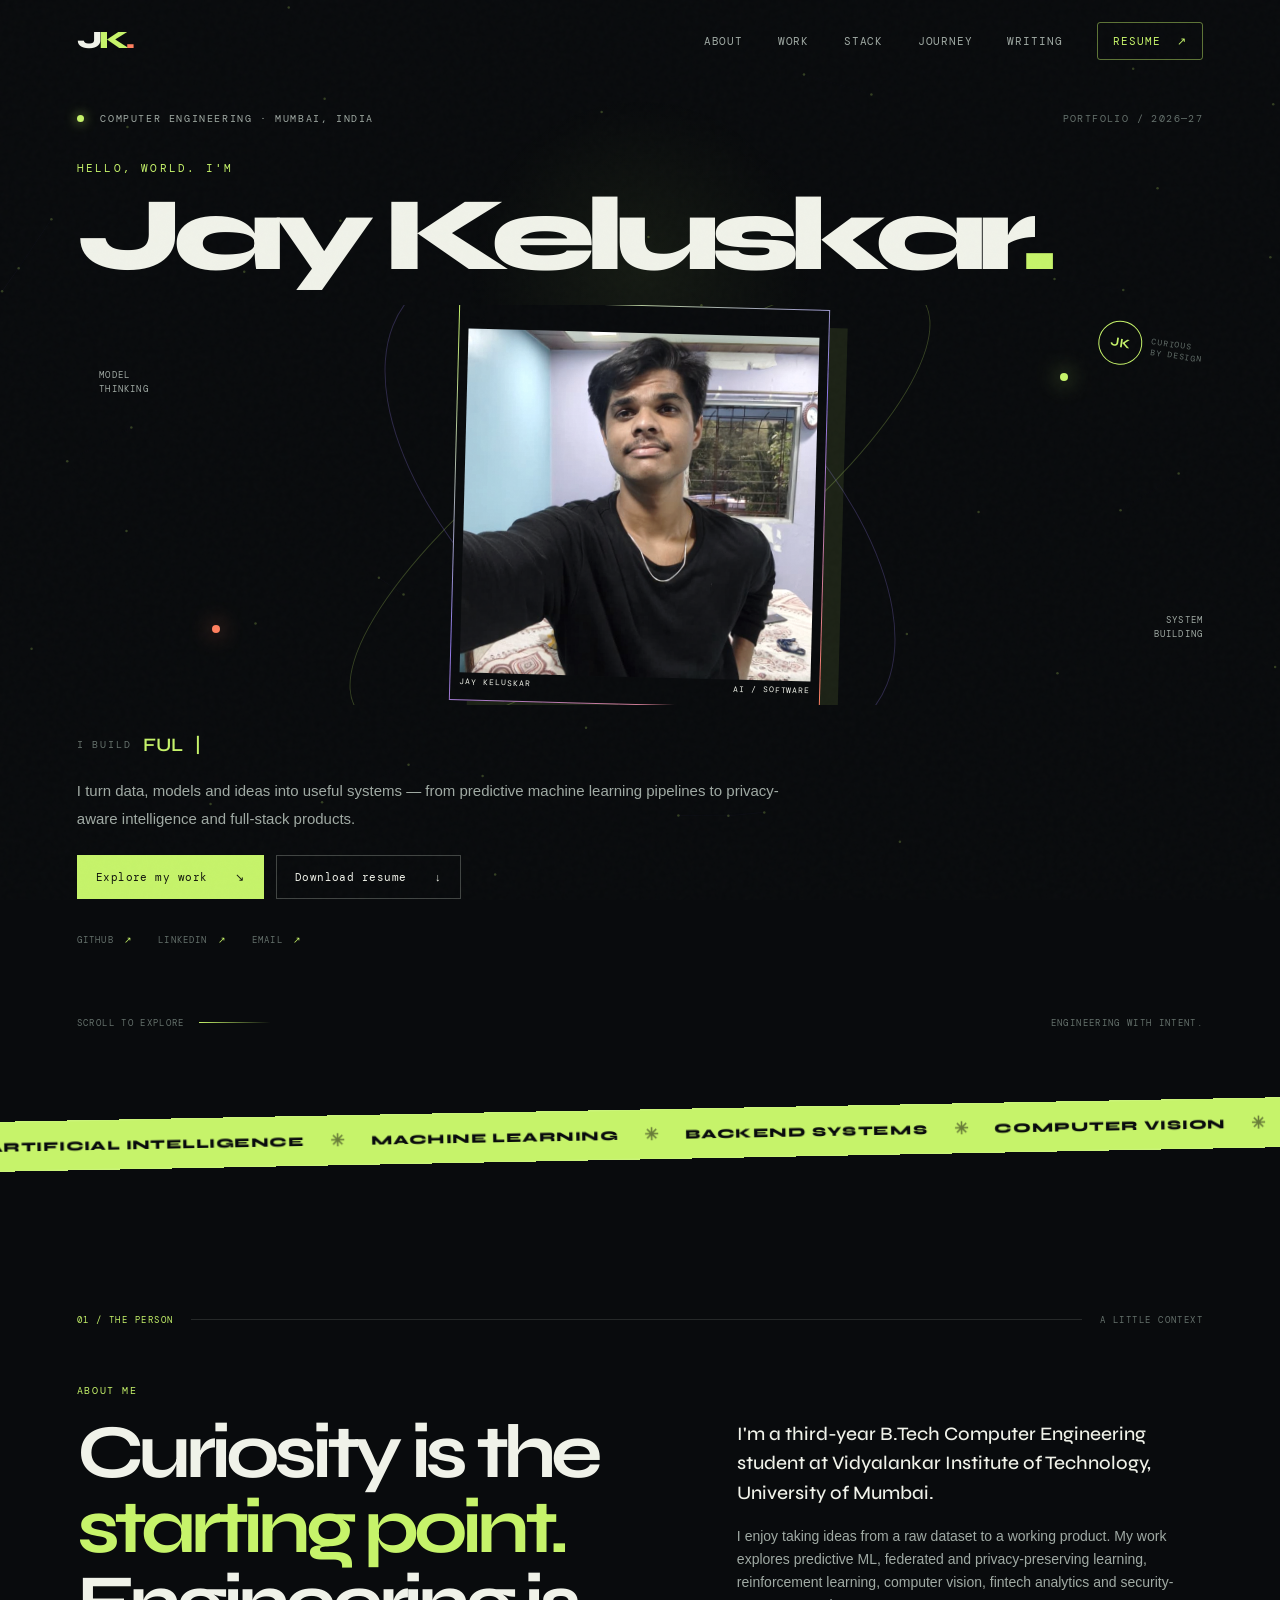
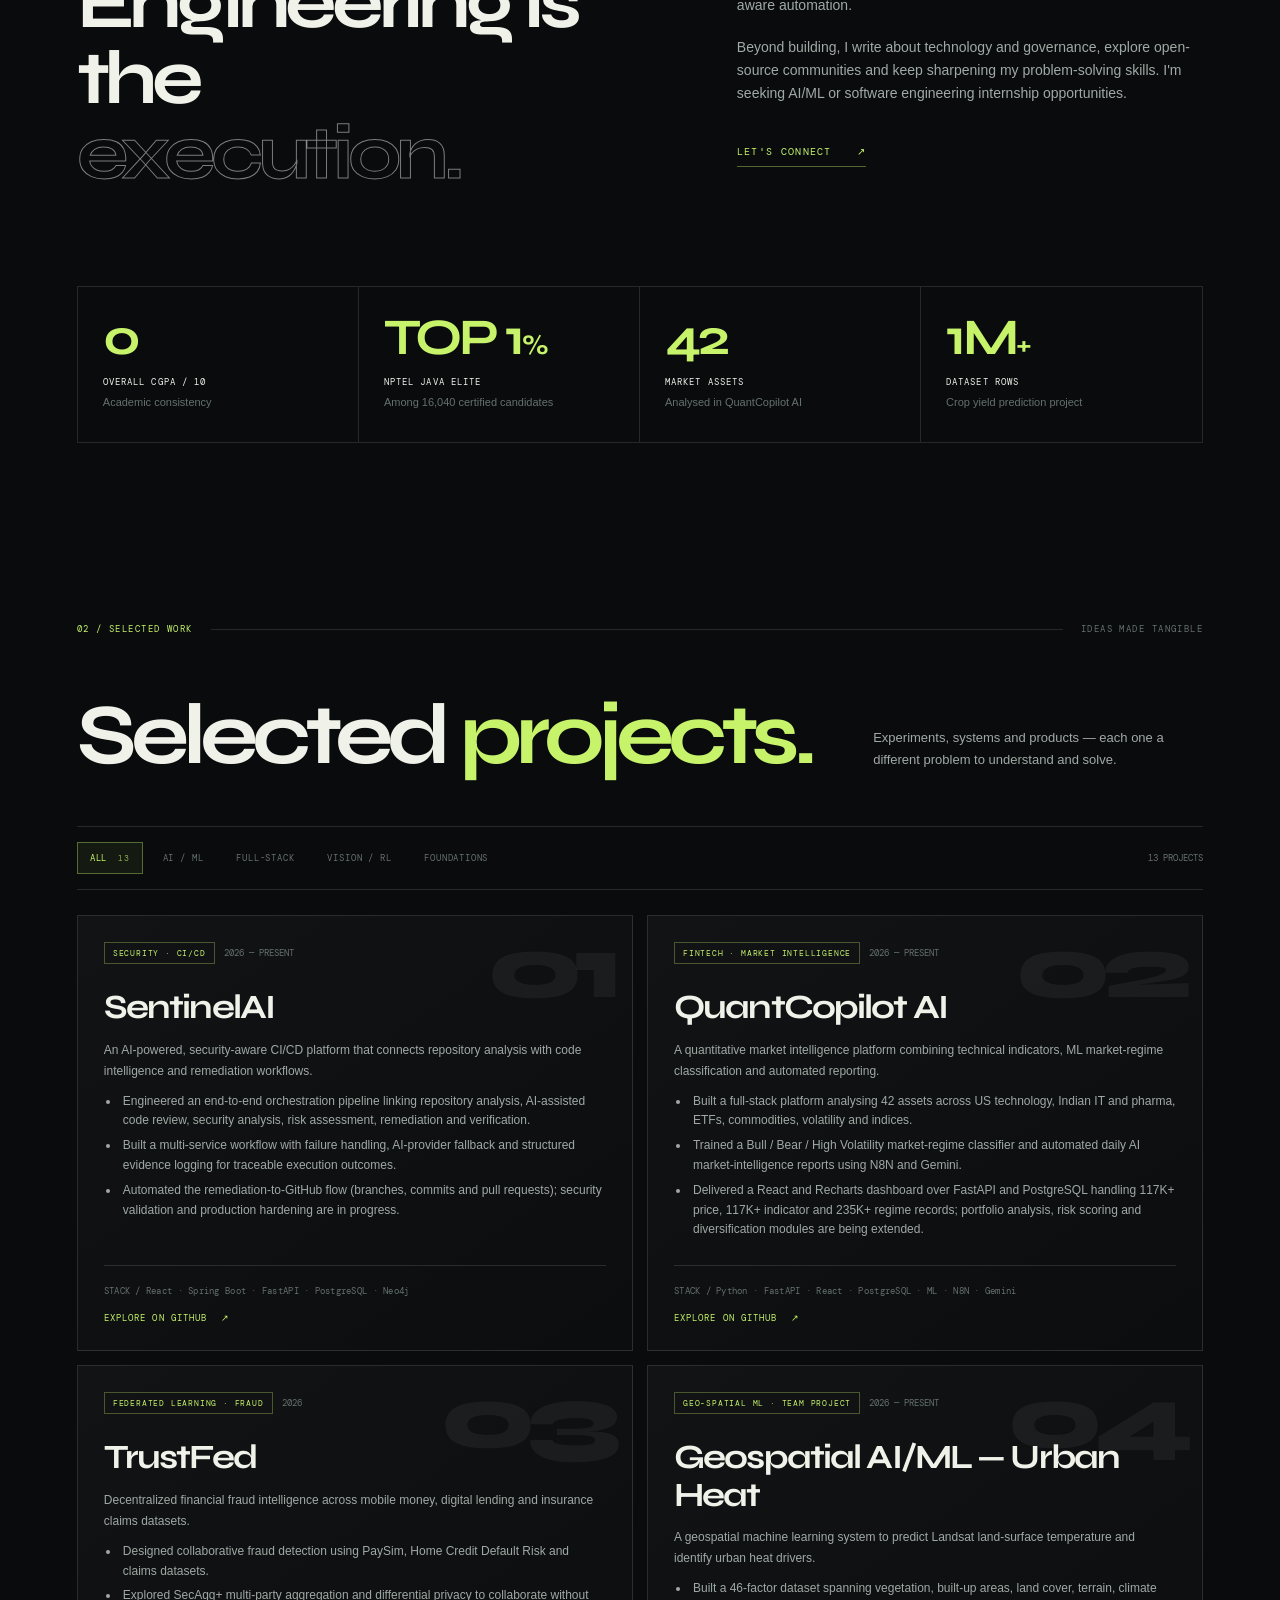
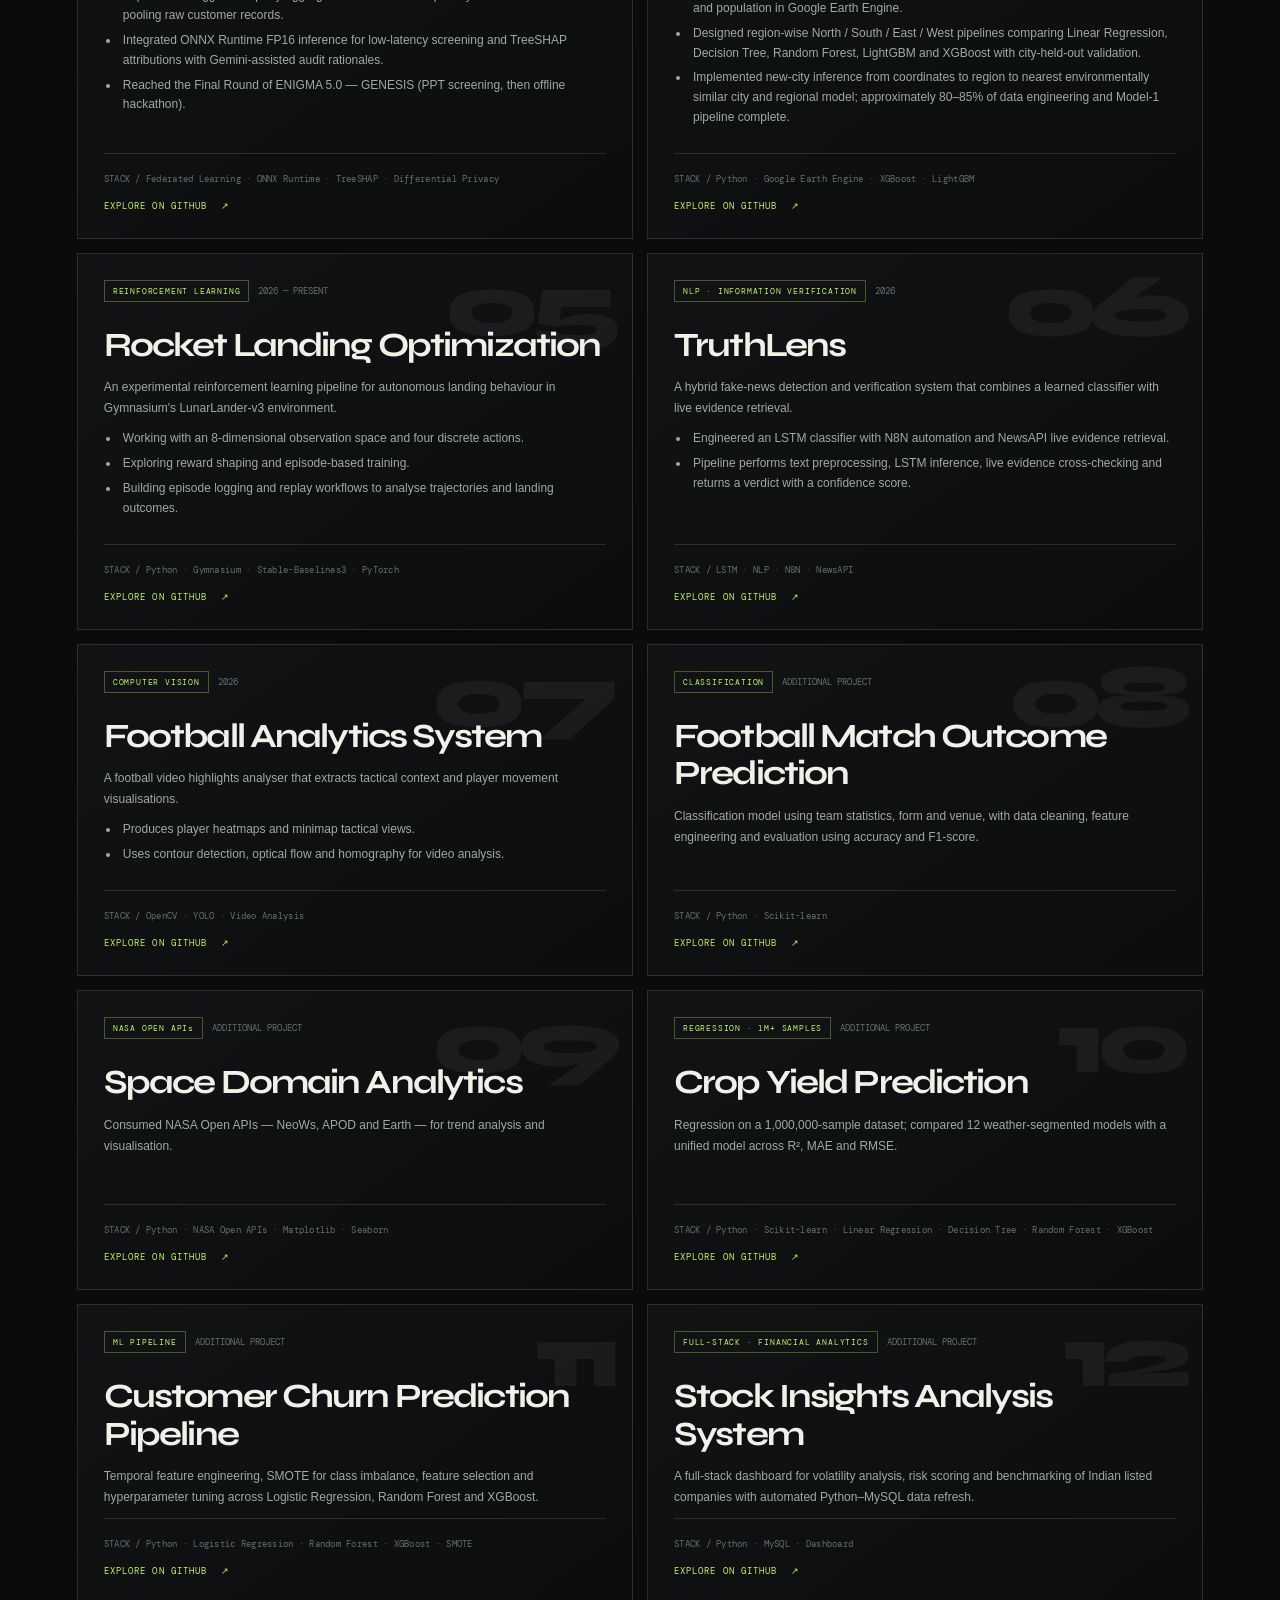
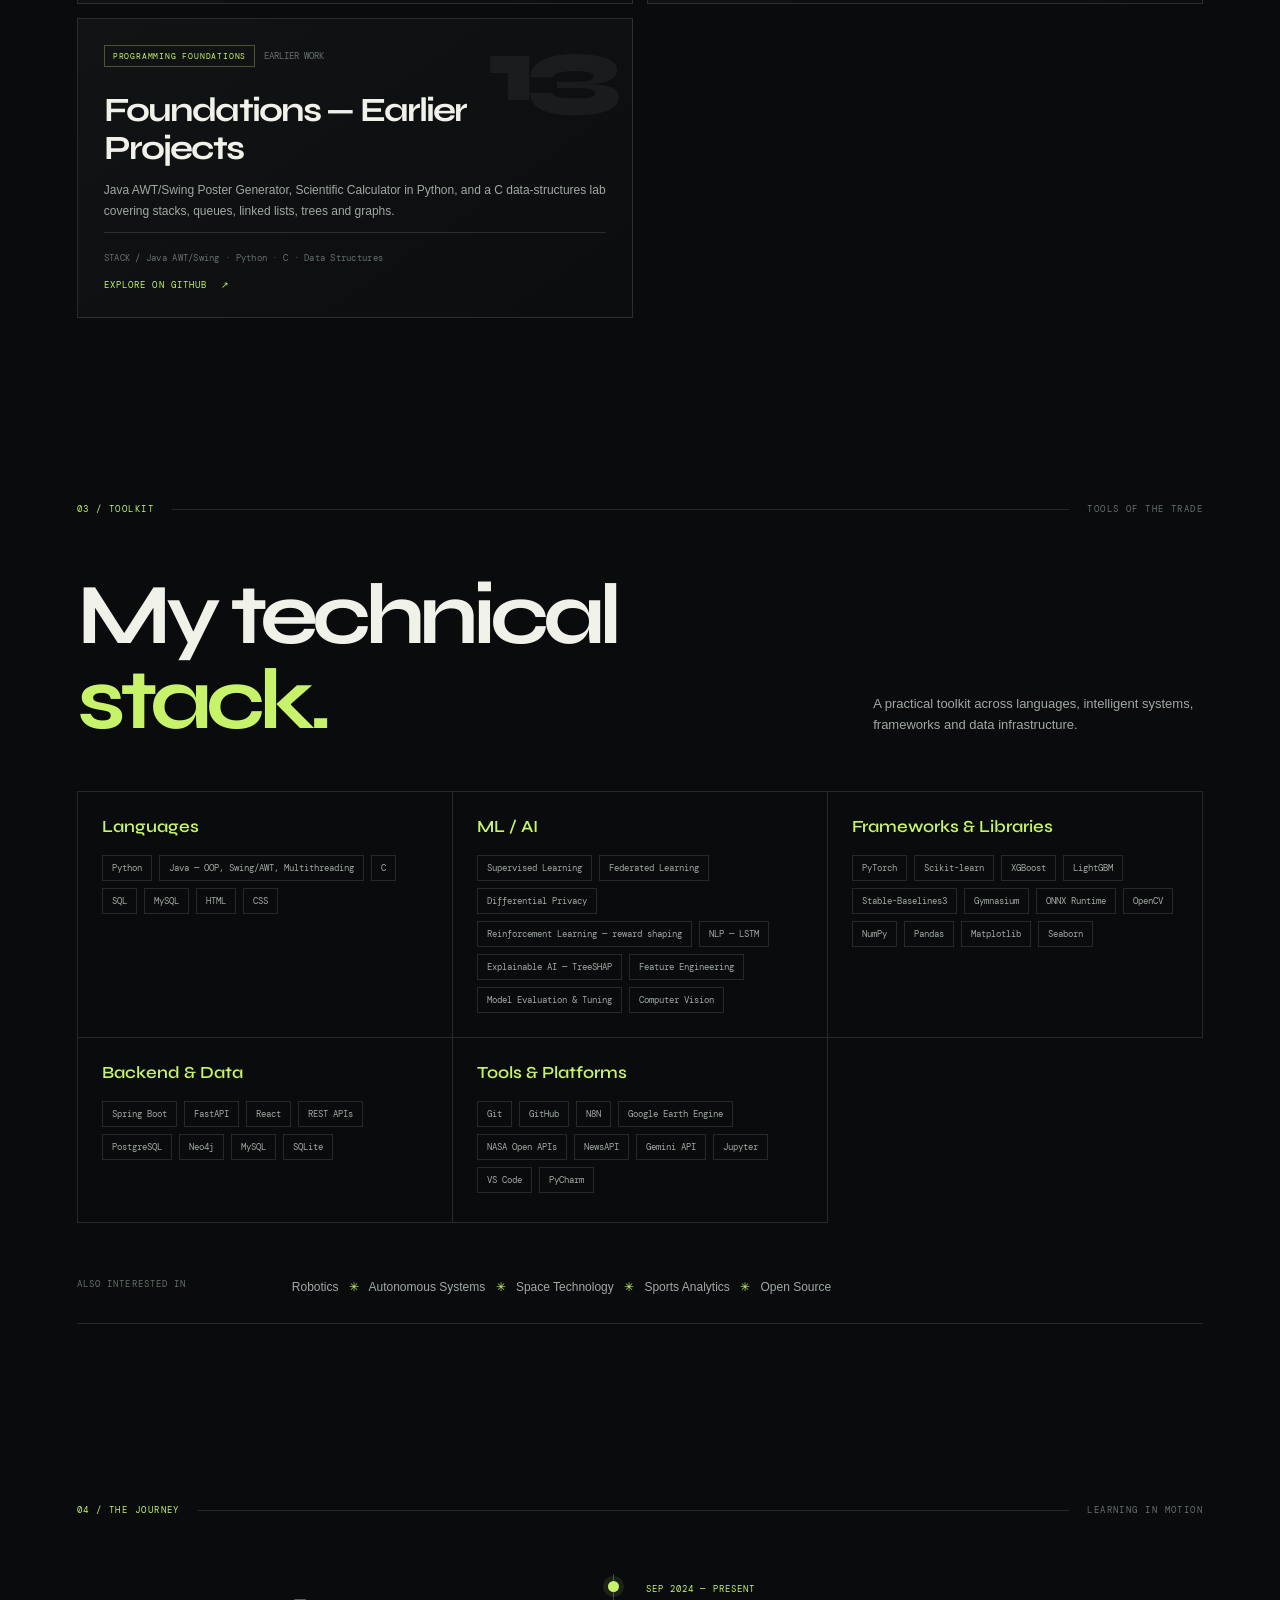
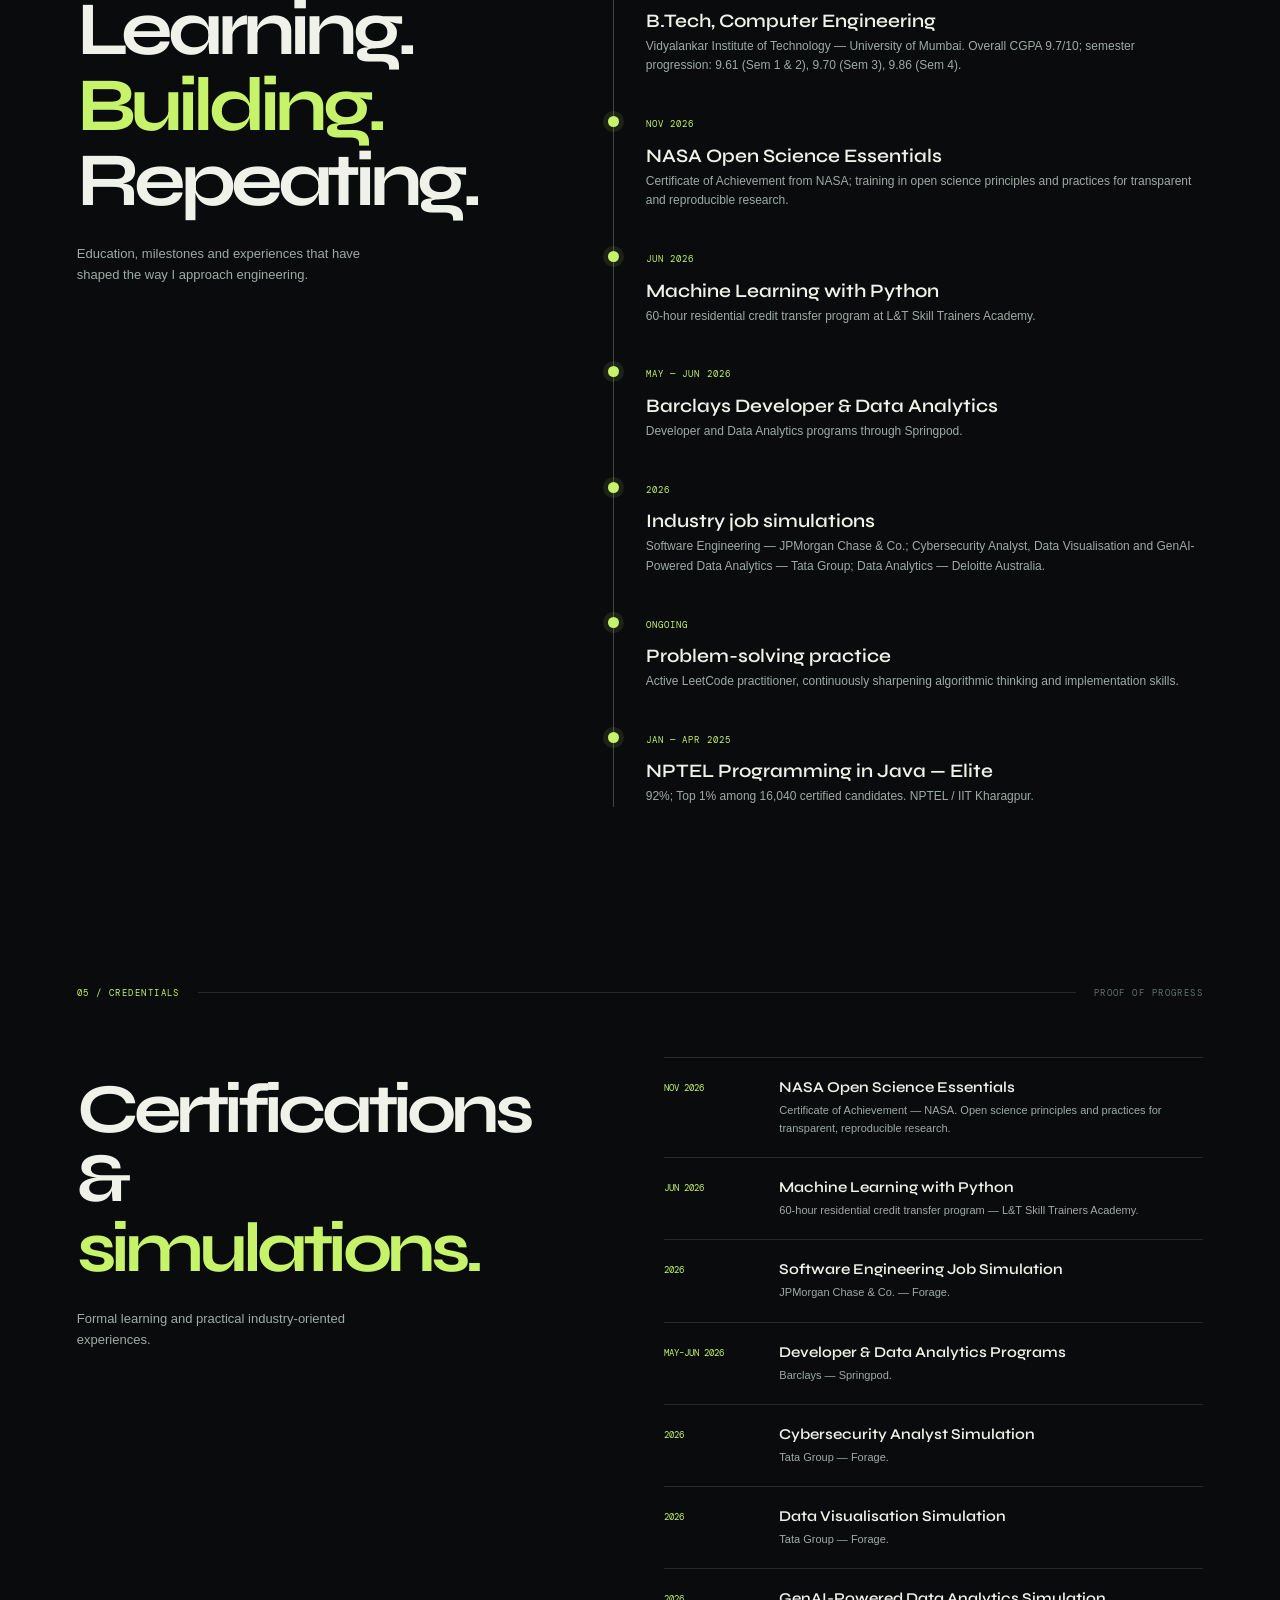
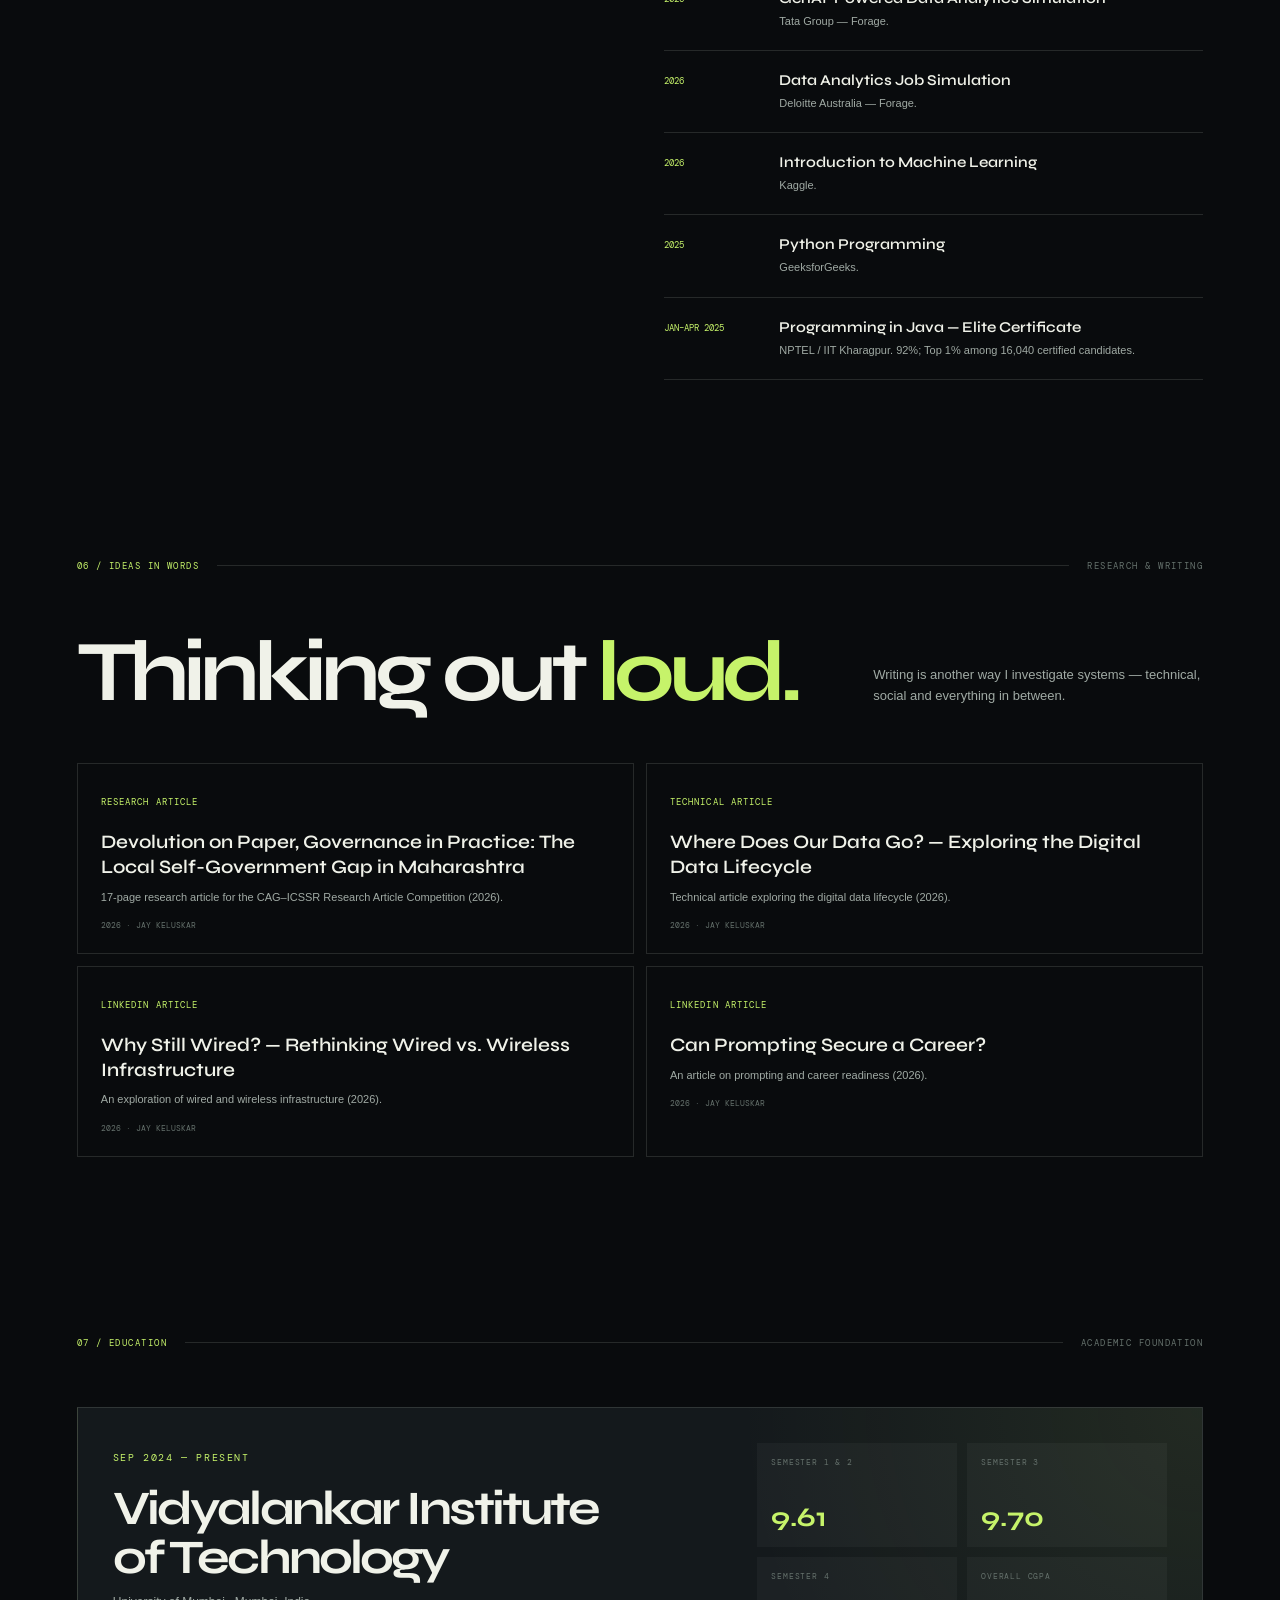
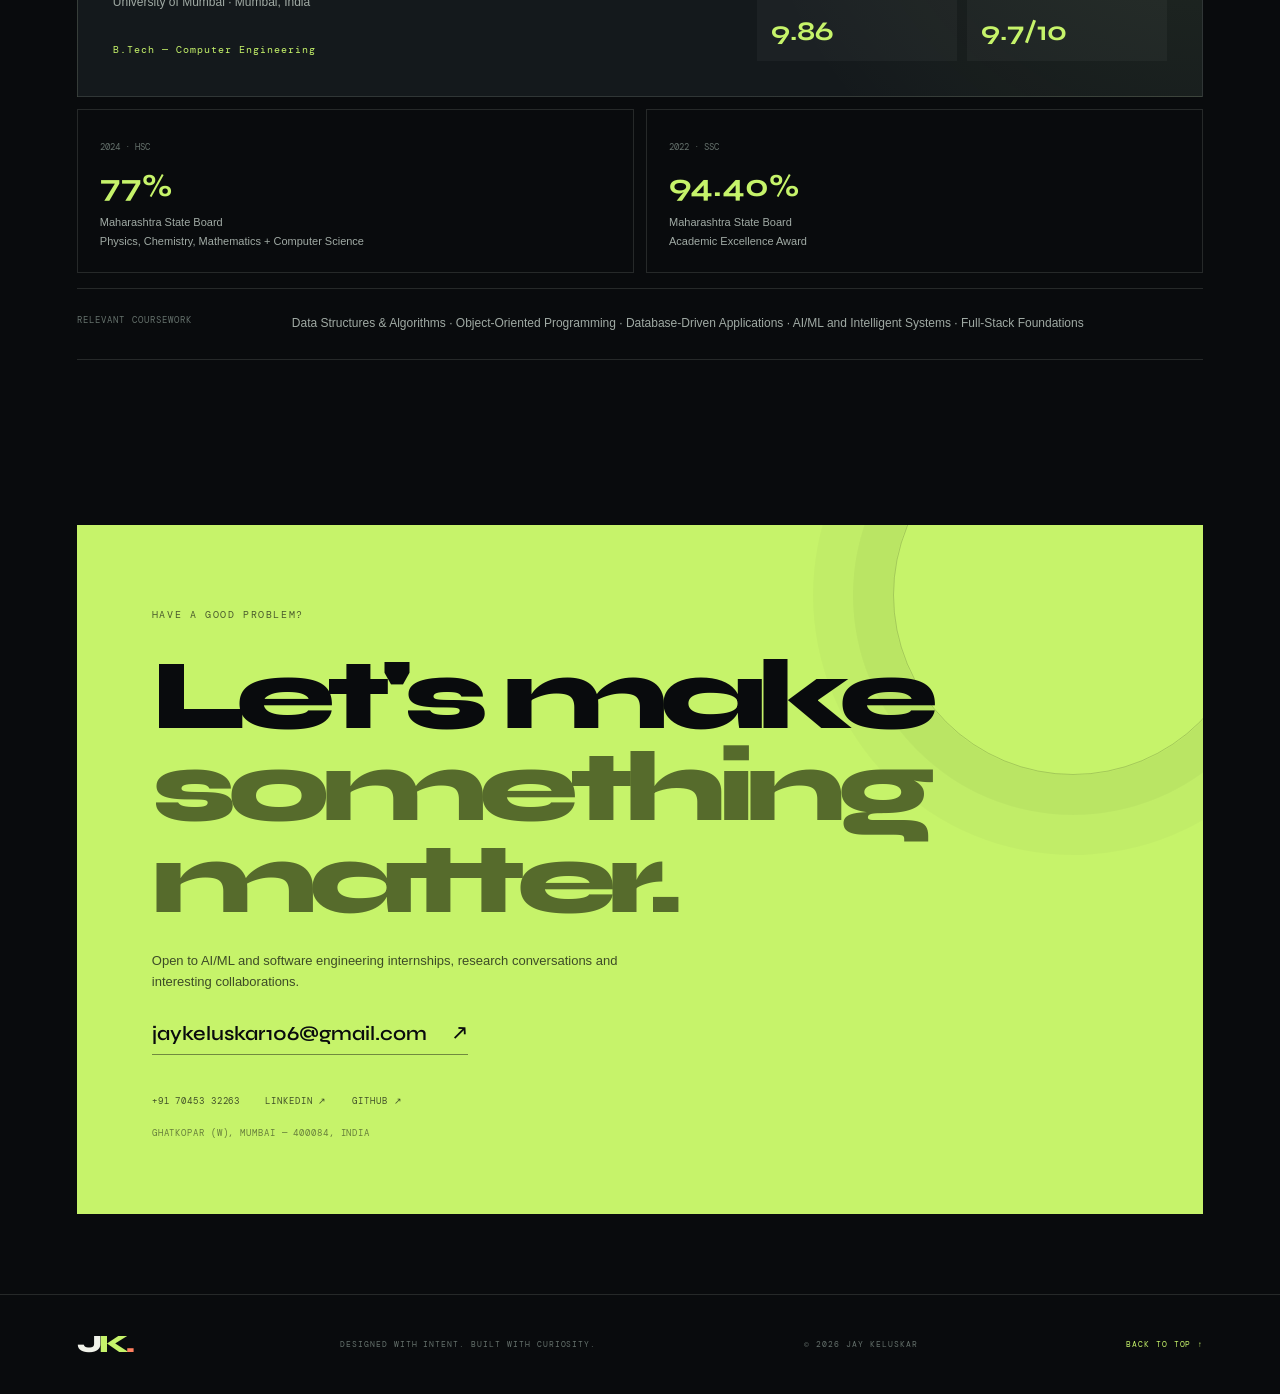
==== commit e8799eba: "Update index.html" ====
--- a/index.html
+++ b/index.html
@@ -1,4 +1,3 @@
-
 <!DOCTYPE html>
 <html lang="en">
 <head>
@@ -9,31 +8,390 @@
   <meta property="og:title" content="Jay Keluskar — AI/ML & Software Engineering">
   <meta property="og:description" content="I turn data, models and ideas into useful systems. Explore my projects, skills and work.">
   <meta property="og:type" content="website">
-
   <title>Jay Keluskar — AI/ML & Software Engineering</title>
-
-  <link rel="icon" href="./JayKeluskarProfile.jpeg">
+  <link rel="icon" href="JayKeluskarProfile.jpeg">
   <link rel="preconnect" href="https://fonts.googleapis.com">
   <link rel="preconnect" href="https://fonts.gstatic.com" crossorigin>
-
   <link href="https://fonts.googleapis.com/css2?family=DM+Mono:wght@400;500&family=DM+Sans:wght@400;500;600;700;800&family=Space+Grotesk:wght@400;500;600;700&family=Syne:wght@500;600;700;800&display=swap" rel="stylesheet">
-
-  <link rel="stylesheet" href="./style.css?v=4">
-
-  <script>
-    document.documentElement.classList.add('js');
-  </script>
-
-  <noscript>
-    <style>
-      .preloader { display: none; }
-      .js .reveal { opacity: 1; transform: none; }
-    </style>
-  </noscript>
+  <style id="portfolio-styles">
+/* =========================================================
+   JAY KELUSKAR — EDITORIAL TECH PORTFOLIO
+   Palette: graphite / electric lime / ultraviolet
+   ========================================================= */
+:root {
+  --bg: #090b0d;
+  --bg-soft: #101316;
+  --panel: #14191c;
+  --panel-2: #1a2023;
+  --line: rgba(235, 244, 232, .13);
+  --line-strong: rgba(235, 244, 232, .25);
+  --text: #f0f2e9;
+  --muted: #a0aaa4;
+  --dim: #65716c;
+  --lime: #c6f36a;
+  --lime-dark: #a8d84b;
+  --violet: #9d85ff;
+  --orange: #ff805f;
+  --display: "Syne", "Space Grotesk", sans-serif;
+  --body: "DM Sans", sans-serif;
+  --mono: "DM Mono", monospace;
+  --max: 1240px;
+  --gutter: clamp(22px, 6vw, 92px);
+}
+* { box-sizing: border-box; margin: 0; padding: 0; }
+html { scroll-behavior: smooth; scroll-padding-top: 92px; }
+body { background: var(--bg); color: var(--text); font: 400 16px/1.65 var(--body); overflow-x: hidden; }
+body.menu-open { overflow: hidden; }
+a { color: inherit; text-decoration: none; }
+button { font: inherit; }
+button, a { -webkit-tap-highlight-color: transparent; }
+::selection { background: var(--lime); color: var(--bg); }
+:focus-visible { outline: 2px solid var(--lime); outline-offset: 4px; }
+.noise { position: fixed; inset: 0; z-index: 40; pointer-events: none; opacity: .035; background-image: url("data:image/svg+xml,%3Csvg viewBox='0 0 180 180' xmlns='http://www.w3.org/2000/svg'%3E%3Cfilter id='n'%3E%3CfeTurbulence type='fractalNoise' baseFrequency='.9' numOctaves='3' stitchTiles='stitch'/%3E%3C/filter%3E%3Crect width='100%25' height='100%25' filter='url(%23n)' opacity='.55'/%3E%3C/svg%3E"); }
+#particle-field { position: fixed; inset: 0; width: 100%; height: 100%; z-index: -1; pointer-events: none; opacity: .48; }
+.cursor-aura { position: fixed; z-index: 0; width: 360px; height: 360px; border-radius: 50%; pointer-events: none; background: radial-gradient(circle, rgba(198,243,106,.065), transparent 68%); transform: translate(-50%,-50%); left: 50%; top: 30%; }
+.scroll-progress { position: fixed; z-index: 100; top: 0; left: 0; height: 3px; width: 0; background: linear-gradient(90deg,var(--lime),var(--violet),var(--orange)); }
+.preloader { position: fixed; inset: 0; z-index: 200; background: var(--bg); display: grid; align-content: center; justify-items: center; gap: 18px; transition: opacity .65s, visibility .65s; }
+.preloader.done { opacity: 0; visibility: hidden; }
+.preloader-mark { font: 800 56px/1 var(--display); letter-spacing: -.1em; }
+.preloader-mark span { color: var(--lime); }
+.preloader-track { width: 150px; height: 2px; background: #27302c; overflow: hidden; }
+.preloader-track span { display: block; height: 100%; width: 100%; background: var(--lime); transform: translateX(-100%); animation: loadbar 1s ease forwards; }
+.preloader p { color: var(--dim); font: 9px var(--mono); letter-spacing: .2em; }
+@keyframes loadbar { to { transform: translateX(0); } }
+
+.site-header { height: 82px; padding: 0 var(--gutter); position: fixed; inset: 0 0 auto; z-index: 90; display: flex; align-items: center; justify-content: space-between; border-bottom: 1px solid transparent; transition: background .3s,border-color .3s,backdrop-filter .3s; }
+.site-header.scrolled { background: rgba(9,11,13,.82); backdrop-filter: blur(18px); border-color: var(--line); }
+.brand { font: 800 25px/1 var(--display); letter-spacing: -.12em; }
+.brand span { color: var(--lime); }
+.brand i { color: var(--orange); font-style: normal; }
+.nav-links { display: flex; align-items: center; gap: clamp(18px,2.7vw,38px); }
+.nav-links a { color: var(--muted); font: 11px var(--mono); letter-spacing: .08em; text-transform: uppercase; transition: color .2s; }
+.nav-links a:hover { color: var(--lime); }
+.nav-links .nav-resume { color: var(--lime); border: 1px solid rgba(198,243,106,.45); padding: 11px 15px; border-radius: 3px; }
+.nav-resume span { margin-left: 9px; }
+.menu-toggle { display: none; background: none; border: 0; width: 40px; height: 40px; cursor: pointer; }
+.menu-toggle span { display: block; width: 24px; height: 1px; margin: 6px auto; background: var(--text); transition: transform .25s; }
+
+.section-wrap { width: min(100% - var(--gutter)*2, var(--max)); margin-inline: auto; position: relative; }
+.hero { min-height: 790px; min-height: min(900px,100svh); padding-top: 140px; display: flex; flex-direction: column; justify-content: space-between; }
+.hero-topline { display: flex; justify-content: space-between; align-items: center; color: var(--dim); font: 10px var(--mono); letter-spacing: .14em; }
+.eyebrow { font: 10px var(--mono); letter-spacing: .16em; color: var(--muted); }
+.status-dot { display: inline-block; width: 7px; height: 7px; background: var(--lime); border-radius: 50%; margin-right: 9px; box-shadow: 0 0 12px rgba(198,243,106,.8); }
+.hero-layout { display: grid; grid-template-columns: 1.2fr .8fr; align-items: center; gap: 40px; padding: 52px 0 35px; }
+.hero-copy { position: relative; z-index: 2; }
+.hero-kicker { font: 11px var(--mono); color: var(--lime); letter-spacing: .2em; margin-bottom: 18px; }
+.hero-name { font: 800 clamp(74px,11.4vw,158px)/.79 var(--display); letter-spacing: -.095em; }
+.hero-name > span { display: block; }
+.name-second { color: var(--text); }
+.lime-dot { color: var(--lime); }
+.role-line { display: flex; align-items: center; gap: 12px; min-height: 42px; margin: 28px 0 15px; font: 600 clamp(14px,1.6vw,19px) var(--display); }
+.role-prefix { font: 10px var(--mono); letter-spacing: .18em; color: var(--dim); }
+#typedRole { color: var(--lime); }
+.type-caret { color: var(--lime); animation: blink .8s steps(2,start) infinite; }
+@keyframes blink { to { visibility: hidden; } }
+.hero-description { max-width: 540px; color: var(--muted); font-size: 15px; line-height: 1.85; }
+.hero-actions { display: flex; flex-wrap: wrap; gap: 12px; margin-top: 30px; }
+.button { display: inline-flex; align-items: center; gap: 28px; padding: 14px 18px; font: 11px var(--mono); letter-spacing: .04em; transition: transform .25s,background .25s,border-color .25s; }
+.button:hover { transform: translateY(-4px); }
+.button-primary { color: #11150d; background: var(--lime); border: 1px solid var(--lime); }
+.button-primary:hover { background: #d7ff82; box-shadow: 0 12px 36px rgba(198,243,106,.14); }
+.button-outline { border: 1px solid var(--line-strong); color: var(--text); }
+.button-outline:hover { border-color: var(--lime); color: var(--lime); }
+.hero-socials { display: flex; flex-wrap: wrap; gap: 25px; margin-top: 35px; }
+.hero-socials a { color: var(--dim); font: 9px var(--mono); letter-spacing: .13em; transition: color .2s; }
+.hero-socials a span { color: var(--lime); margin-left: 4px; }
+.hero-socials a:hover { color: var(--text); }
+.hero-visual { min-height: 430px; position: relative; display: grid; place-items: center; isolation: isolate; }
+.portrait-frame { width: min(320px,72%); aspect-ratio: .79; padding: 11px; position: relative; z-index: 2; background: linear-gradient(145deg,#c6f36a,#8d78e9 52%,#ff805f); transform: rotate(3deg); box-shadow: 22px 25px 0 rgba(198,243,106,.08); }
+.portrait-frame::before { content: ""; position: absolute; inset: 1px; background: var(--bg); z-index: -1; }
+.portrait { width: 100%; height: calc(100% - 37px); object-fit: cover; object-position: 50% 20%; filter: saturate(.8) contrast(1.04); display: block; }
+.portrait-topline,.portrait-bottomline { height: 18px; display: flex; align-items: center; justify-content: space-between; font: 8px var(--mono); letter-spacing: .12em; color: var(--bg); }
+.portrait-bottomline { color: var(--text); }
+.visual-orbit { position: absolute; border: 1px solid rgba(198,243,106,.24); border-radius: 50%; z-index: 0; }
+.orbit-one { width: 440px; height: 180px; transform: rotate(-36deg); }
+.orbit-two { width: 390px; height: 330px; transform: rotate(42deg); border-color: rgba(157,133,255,.24); }
+.visual-cross { position: absolute; width: 8px; height: 8px; border-radius: 50%; background: var(--lime); box-shadow: 0 0 22px var(--lime); }
+.cross-one { top: 17%; right: 12%; }
+.cross-two { bottom: 18%; left: 12%; background: var(--orange); box-shadow: 0 0 22px var(--orange); }
+.orbit-label { position: absolute; font: 9px/1.5 var(--mono); letter-spacing: .13em; color: var(--muted); }
+.orbit-label-a { top: 16%; left: 2%; }
+.orbit-label-b { bottom: 16%; right: 0; text-align: right; }
+.visual-stamp { position: absolute; right: 0; top: 5%; display: flex; align-items: center; gap: 9px; transform: rotate(8deg); }
+.visual-stamp span { width: 44px; height: 44px; border: 1px solid var(--lime); border-radius: 50%; display: grid; place-items: center; color: var(--lime); font: 700 13px var(--display); }
+.visual-stamp small { color: var(--dim); font: 8px/1.4 var(--mono); letter-spacing: .1em; }
+.hero-bottom { display: flex; align-items: center; gap: 14px; padding: 25px 0 28px; color: var(--dim); font: 9px var(--mono); letter-spacing: .15em; }
+.scroll-line { width: 72px; height: 1px; background: linear-gradient(90deg,var(--lime),transparent); }
+.hero-bottom-note { margin-left: auto; }
+
+.ticker { overflow: hidden; border-block: 1px solid var(--line); background: var(--lime); color: var(--bg); transform: rotate(-1.1deg) scale(1.02); margin: 25px 0 100px; }
+.ticker-track { width: max-content; display: flex; align-items: center; gap: 25px; padding: 13px 0; animation: marquee 35s linear infinite; font: 800 13px var(--display); letter-spacing: .09em; }
+.ticker-track b { font-size: 17px; color: #687c39; }
+@keyframes marquee { to { transform: translateX(-50%); } }
+
+.section-heading { display: flex; align-items: center; gap: 18px; margin-bottom: 58px; color: var(--dim); font: 9px var(--mono); letter-spacing: .16em; }
+.section-number { color: var(--lime); white-space: nowrap; }
+.section-rule { height: 1px; flex: 1; background: var(--line); }
+.section-side { white-space: nowrap; }
+.about-section { padding-top: 55px; padding-bottom: 140px; }
+.about-grid { display: grid; grid-template-columns: 1.1fr .9fr; gap: 8%; }
+.lime-text { color: var(--lime); }
+.about-statement h2,.work-intro h2,.stack-intro h2,.journey-heading h2,.credentials-title h2,.writing-intro h2 { margin-top: 18px; font: 700 clamp(43px,6vw,76px)/.99 var(--display); letter-spacing: -.07em; }
+.about-statement h2 em,.work-intro h2 em,.stack-intro h2 em,.journey-heading h2 em,.credentials-title h2 em,.writing-intro h2 em,.contact-panel h2 em { color: var(--lime); font-style: normal; }
+.outline-text { color: transparent; -webkit-text-stroke: 1px rgba(240,242,233,.5); }
+.about-copy { padding-top: 35px; max-width: 510px; }
+.about-copy p { color: var(--muted); font-size: 14px; margin-bottom: 18px; }
+.about-copy .about-lead { color: var(--text); font: 500 19px/1.55 var(--display); }
+.text-link { display: inline-flex; gap: 25px; color: var(--lime); font: 10px var(--mono); letter-spacing: .13em; border-bottom: 1px solid rgba(198,243,106,.4); padding: 12px 0 8px; margin-top: 10px; }
+.metric-grid { display: grid; grid-template-columns: repeat(4,1fr); margin-top: 95px; border: 1px solid var(--line); }
+.metric { min-height: 155px; padding: 25px; display: flex; flex-direction: column; border-right: 1px solid var(--line); }
+.metric:last-child { border-right: 0; }
+.metric strong { font: 700 clamp(36px,4vw,54px)/1 var(--display); letter-spacing: -.06em; color: var(--lime); }
+.metric-small { font-size: .55em; }
+.metric > span { margin-top: 13px; color: var(--text); font: 9px var(--mono); letter-spacing: .12em; }
+.metric small { margin-top: 5px; color: var(--dim); font-size: 11px; }
+
+.work-section { padding-top: 40px; padding-bottom: 145px; }
+.work-intro,.stack-intro,.writing-intro { display: flex; justify-content: space-between; align-items: end; gap: 30px; margin-bottom: 48px; }
+.work-intro h2,.stack-intro h2,.writing-intro h2 { margin: 0; font-size: clamp(48px,7vw,86px); }
+.work-intro p,.stack-intro p,.writing-intro p { max-width: 330px; color: var(--muted); font-size: 13px; padding-bottom: 8px; }
+.project-toolbar { display: flex; align-items: center; justify-content: space-between; gap: 20px; padding: 15px 0; border-top: 1px solid var(--line); border-bottom: 1px solid var(--line); margin-bottom: 25px; }
+.filter-list { display: flex; flex-wrap: wrap; gap: 7px; }
+.filter-button { padding: 9px 12px; background: transparent; color: var(--dim); border: 1px solid transparent; cursor: pointer; font: 9px var(--mono); letter-spacing: .09em; transition: .2s; }
+.filter-button:hover { color: var(--text); }
+.filter-button.active { color: var(--lime); border-color: rgba(198,243,106,.38); background: rgba(198,243,106,.06); }
+.filter-button span { font-size: 8px; opacity: .7; margin-left: 5px; }
+.project-count { color: var(--dim); font: 9px var(--mono); white-space: nowrap; }
+.project-grid { display: grid; grid-template-columns: repeat(2,minmax(0,1fr)); gap: 14px; }
+.project-card { position: relative; min-height: 300px; padding: 26px; background: linear-gradient(145deg,rgba(255,255,255,.035),rgba(255,255,255,.012)); border: 1px solid var(--line); display: flex; flex-direction: column; overflow: hidden; transition: border-color .3s,transform .35s,background .3s; }
+.project-card::after { content: attr(data-index); position: absolute; right: 19px; top: 12px; color: rgba(240,242,233,.055); font: 800 90px/.9 var(--display); letter-spacing: -.1em; pointer-events: none; }
+.project-card:hover { border-color: rgba(198,243,106,.52); transform: translateY(-5px); background: linear-gradient(145deg,rgba(198,243,106,.065),rgba(255,255,255,.012)); }
+.project-card.featured { grid-column: span 2; min-height: 340px; background: radial-gradient(circle at 90% 10%,rgba(157,133,255,.13),transparent 36%),linear-gradient(145deg,#171d1e,#101416); }
+.project-meta { display: flex; align-items: center; gap: 9px; margin-bottom: 25px; position: relative; z-index: 1; }
+.project-tag { color: var(--lime); border: 1px solid rgba(198,243,106,.3); padding: 5px 8px; font: 8px var(--mono); letter-spacing: .1em; }
+.project-date { color: var(--dim); font: 9px var(--mono); }
+.project-card h3 { position: relative; z-index: 1; font: 700 clamp(23px,3vw,34px)/1.1 var(--display); letter-spacing: -.055em; margin-bottom: 13px; }
+.project-card.featured h3 { font-size: clamp(32px,4vw,48px); }
+.project-card p { position: relative; z-index: 1; max-width: 650px; color: var(--muted); font-size: 12px; line-height: 1.75; }
+.project-points { position: relative; z-index: 1; padding-left: 16px; margin: 5px 0 20px; color: var(--muted); font-size: 12px; }
+.project-points li { margin: 5px 0; padding-left: 3px; }
+.project-stack { margin-top: auto; padding-top: 18px; border-top: 1px solid var(--line); color: var(--dim); font: 9px/1.7 var(--mono); letter-spacing: .03em; }
+.project-footer { display: flex; justify-content: space-between; align-items: center; gap: 10px; margin-top: 13px; }
+.project-link { color: var(--lime); font: 9px var(--mono); letter-spacing: .12em; }
+.project-link span { margin-left: 8px; transition: transform .2s; display: inline-block; }
+.project-link:hover span { transform: translate(3px,-3px); }
+.project-card[hidden] { display: none; }
+
+.stack-section { padding-top: 40px; padding-bottom: 145px; }
+.stack-grid { display: grid; grid-template-columns: repeat(3,1fr); border-top: 1px solid var(--line); border-left: 1px solid var(--line); }
+.skill-card { padding: 24px; min-height: 185px; border-right: 1px solid var(--line); border-bottom: 1px solid var(--line); transition: background .25s; }
+.skill-card:hover { background: rgba(198,243,106,.035); }
+.skill-card h3 { color: var(--lime); font: 600 17px var(--display); margin-bottom: 18px; }
+.skill-chips { display: flex; flex-wrap: wrap; gap: 7px; }
+.skill-chips span { padding: 6px 9px; border: 1px solid var(--line); color: var(--muted); font: 9px var(--mono); }
+.interests { display: grid; grid-template-columns: 190px 1fr; gap: 25px; padding: 25px 0; border-bottom: 1px solid var(--line); margin-top: 30px; }
+.interests > span { color: var(--dim); font: 9px var(--mono); letter-spacing: .12em; }
+.interests p { color: var(--muted); font-size: 12px; }
+.interests i { color: var(--lime); font-style: normal; padding: 0 7px; }
+
+.journey-section { padding-top: 35px; padding-bottom: 145px; }
+.journey-layout { display: grid; grid-template-columns: .8fr 1.2fr; gap: 12%; }
+.journey-heading h2 { font-size: clamp(50px,6vw,76px); }
+.journey-heading p,.credentials-title p { color: var(--muted); font-size: 13px; max-width: 300px; margin-top: 25px; }
+.timeline { border-left: 1px solid var(--line-strong); padding-left: 32px; display: grid; gap: 33px; }
+.timeline-item { position: relative; }
+.timeline-item::before { content: ""; position: absolute; left: -38px; top: 7px; width: 11px; height: 11px; border-radius: 50%; background: var(--lime); box-shadow: 0 0 0 5px rgba(198,243,106,.1); }
+.timeline-date { color: var(--lime); font: 9px var(--mono); letter-spacing: .12em; }
+.timeline-item h3 { font: 600 19px var(--display); margin: 8px 0 5px; }
+.timeline-item p { color: var(--muted); font-size: 12px; max-width: 560px; }
+
+.credentials-section { padding-top: 35px; padding-bottom: 145px; }
+.credentials-layout { display: grid; grid-template-columns: .8fr 1.2fr; gap: 12%; }
+.credentials-title h2 { font-size: clamp(45px,5.6vw,70px); }
+.credential-list { border-top: 1px solid var(--line); }
+.credential-item { display: grid; grid-template-columns: 95px 1fr; gap: 20px; padding: 20px 0; border-bottom: 1px solid var(--line); }
+.credential-year { color: var(--lime); font: 9px var(--mono); padding-top: 4px; }
+.credential-item h3 { font: 600 15px var(--display); }
+.credential-item p { color: var(--muted); font-size: 11px; margin-top: 5px; }
+
+.writing-section { padding-top: 35px; padding-bottom: 145px; }
+.writing-grid { display: grid; grid-template-columns: repeat(2,1fr); gap: 12px; }
+.writing-card { padding: 23px; border: 1px solid var(--line); min-height: 160px; position: relative; transition: border-color .25s,transform .25s; }
+.writing-card:hover { border-color: rgba(198,243,106,.5); transform: translateY(-3px); }
+.writing-card > span { color: var(--lime); font: 9px var(--mono); letter-spacing: .12em; }
+.writing-card h3 { font: 600 19px/1.3 var(--display); margin: 17px 0 8px; }
+.writing-card p { color: var(--muted); font-size: 11px; }
+.writing-card .writing-note { color: var(--dim); font: 8px var(--mono); margin-top: 14px; }
+
+.education-section { padding-top: 35px; padding-bottom: 145px; }
+.education-card { display: grid; grid-template-columns: 1.2fr .8fr; gap: 30px; padding: 35px; border: 1px solid var(--line); background: radial-gradient(circle at 100% 0,rgba(198,243,106,.08),transparent 40%),var(--panel); }
+.education-card h2 { font: 700 clamp(32px,4vw,48px)/1.02 var(--display); letter-spacing: -.06em; margin: 16px 0 10px; }
+.education-card p { color: var(--muted); font-size: 12px; margin-bottom: 22px; }
+.education-card strong { color: var(--lime); font: 10px var(--mono); letter-spacing: .1em; }
+.education-results { display: grid; grid-template-columns: 1fr 1fr; gap: 10px; }
+.education-results div { background: rgba(255,255,255,.035); padding: 14px; display: flex; flex-direction: column; justify-content: space-between; min-height: 90px; }
+.education-results span { color: var(--dim); font: 8px var(--mono); letter-spacing: .1em; }
+.education-results b { color: var(--lime); font: 700 27px var(--display); }
+.school-grid { display: grid; grid-template-columns: 1fr 1fr; gap: 12px; margin-top: 12px; }
+.school-grid article { padding: 22px; border: 1px solid var(--line); }
+.school-grid span { color: var(--dim); font: 9px var(--mono); }
+.school-grid h3 { color: var(--lime); font: 700 32px var(--display); margin: 8px 0; }
+.school-grid p { color: var(--muted); font-size: 11px; }
+.coursework { display: grid; grid-template-columns: 190px 1fr; gap: 25px; padding: 25px 0; margin-top: 15px; border-top: 1px solid var(--line); border-bottom: 1px solid var(--line); }
+.coursework span { color: var(--dim); font: 9px var(--mono); letter-spacing: .12em; }
+.coursework p { color: var(--muted); font-size: 12px; }
+
+.contact-section { padding-top: 20px; padding-bottom: 80px; }
+.contact-panel { min-height: 430px; padding: clamp(28px,6vw,75px); position: relative; overflow: hidden; background: var(--lime); color: var(--bg); }
+.contact-panel .eyebrow { color: rgba(9,11,13,.65); }
+.contact-panel h2 { position: relative; z-index: 1; font: 800 clamp(52px,8vw,100px)/.92 var(--display); letter-spacing: -.08em; margin: 24px 0; }
+.contact-panel h2 em { color: #566b2c; }
+.contact-panel > p { position: relative; z-index: 1; max-width: 470px; font-size: 13px; color: rgba(9,11,13,.72); }
+.contact-email { position: relative; z-index: 1; display: inline-flex; align-items: center; gap: 25px; margin-top: 28px; padding-bottom: 8px; border-bottom: 1px solid rgba(9,11,13,.45); font: 600 clamp(14px,2vw,20px) var(--display); }
+.contact-links { display: flex; flex-wrap: wrap; gap: 25px; margin-top: 40px; position: relative; z-index: 1; }
+.contact-links a,.contact-location { color: rgba(9,11,13,.7); font: 9px var(--mono); letter-spacing: .1em; }
+.contact-links a:hover { color: var(--bg); }
+.contact-location { display: block; margin-top: 20px; color: rgba(9,11,13,.5); }
+.contact-orb { position: absolute; width: 360px; height: 360px; border-radius: 50%; border: 1px solid rgba(9,11,13,.18); right: -50px; top: -110px; box-shadow: 0 0 0 40px rgba(9,11,13,.035),0 0 0 80px rgba(9,11,13,.025); }
+
+.site-footer { min-height: 100px; padding: 25px var(--gutter); border-top: 1px solid var(--line); display: flex; align-items: center; justify-content: space-between; gap: 20px; }
+.site-footer p,.site-footer > span,.back-top { color: var(--dim); font: 8px var(--mono); letter-spacing: .12em; }
+.back-top { color: var(--lime); }
+.reveal { opacity: 1; transform: none; }
+.js .reveal { opacity: 0; transform: translateY(28px); transition: opacity .75s ease,transform .75s cubic-bezier(.2,.7,.2,1); }
+.js .reveal.visible { opacity: 1; transform: none; }
+.project-card, .skill-card, .writing-card { animation: card-in .5s both; }
+@keyframes card-in { from { opacity: 0; transform: translateY(15px); } to { opacity: 1; transform: none; } }
+
+@media (min-width: 1500px) { .hero-name { font-size: 170px; } }
+@media (max-width: 900px) {
+  .hero { min-height: auto; padding-top: 125px; }
+  .hero-layout { grid-template-columns: 1fr .72fr; gap: 10px; }
+  .hero-name { font-size: clamp(65px,10vw,105px); }
+  .hero-visual { min-height: 360px; }
+  .portrait-frame { width: min(270px,78%); }
+  .orbit-one { width: 340px; } .orbit-two { width: 320px; height: 270px; }
+  .metric { padding: 18px; }
+  .journey-layout,.credentials-layout { gap: 7%; }
+}
+@media (max-width: 700px) {
+  :root { --gutter: 22px; }
+  .site-header { height: 68px; }
+  .menu-toggle { display: block; }
+  .menu-toggle[aria-expanded="true"] span:first-child { transform: translateY(3.5px) rotate(45deg); }
+  .menu-toggle[aria-expanded="true"] span:last-child { transform: translateY(-3.5px) rotate(-45deg); }
+  .nav-links { position: fixed; inset: 68px 0 auto; padding: 25px var(--gutter) 32px; display: flex; flex-direction: column; align-items: flex-start; gap: 22px; background: rgba(9,11,13,.97); border-bottom: 1px solid var(--line); transform: translateY(-150%); opacity: 0; transition: transform .35s,opacity .35s; }
+  .nav-links.open { transform: translateY(0); opacity: 1; }
+  .nav-links a { font-size: 12px; }
+  .hero { padding-top: 105px; min-height: 0; }
+  .hero-topline { font-size: 8px; }
+  .hero-index { display: none; }
+  .hero-layout { grid-template-columns: 1fr; padding-top: 50px; }
+  .hero-name { font-size: clamp(72px,16vw,120px); }
+  .hero-visual { min-height: 390px; margin-top: 10px; }
+  .portrait-frame { width: 245px; }
+  .visual-stamp { right: 8%; }
+  .hero-bottom { padding-top: 10px; }
+  .ticker { margin: 35px 0 75px; }
+  .section-heading { margin-bottom: 38px; gap: 10px; font-size: 8px; }
+  .section-side { display: none; }
+  .about-section,.work-section,.stack-section,.journey-section,.credentials-section,.writing-section,.education-section { padding-bottom: 95px; }
+  .about-grid,.journey-layout,.credentials-layout { grid-template-columns: 1fr; gap: 28px; }
+  .about-copy { padding-top: 0; }
+  .metric-grid { grid-template-columns: 1fr 1fr; margin-top: 50px; }
+  .metric:nth-child(2) { border-right: 0; }
+  .metric:nth-child(-n+2) { border-bottom: 1px solid var(--line); }
+  .work-intro,.stack-intro,.writing-intro { display: block; }
+  .work-intro p,.stack-intro p,.writing-intro p { margin-top: 16px; }
+  .project-toolbar { align-items: flex-start; flex-direction: column; }
+  .project-grid { grid-template-columns: 1fr; }
+  .project-card.featured { grid-column: auto; }
+  .stack-grid { grid-template-columns: 1fr 1fr; }
+  .skill-card { padding: 18px; min-height: 170px; }
+  .interests,.coursework { grid-template-columns: 1fr; gap: 10px; }
+  .timeline { margin-left: 5px; }
+  .credentials-title { margin-bottom: 20px; }
+  .writing-grid { grid-template-columns: 1fr; }
+  .education-card { grid-template-columns: 1fr; padding: 24px; }
+  .education-results { grid-template-columns: 1fr 1fr; }
+  .school-grid { grid-template-columns: 1fr; }
+  .contact-panel { padding: 35px 24px; }
+  .contact-panel h2 { font-size: clamp(51px,12vw,78px); }
+  .site-footer { flex-wrap: wrap; }
+  .site-footer p { order: 3; width: 100%; }
+}
+@media (max-width: 390px) {
+  .hero-name { font-size: 65px; }
+  .hero-socials { gap: 15px; }
+  .stack-grid { grid-template-columns: 1fr; }
+  .credential-item { grid-template-columns: 70px 1fr; gap: 12px; }
+  .project-card { padding: 21px; }
+}
+@media (hover: none) { .cursor-aura { display: none; } }
+@media (prefers-reduced-motion: reduce) {
+  *,*::before,*::after { scroll-behavior: auto !important; animation-duration: .01ms !important; animation-iteration-count: 1 !important; transition-duration: .01ms !important; }
+  .js .reveal { opacity: 1; transform: none; }
+  .ticker-track { animation: none; }
+}
+
+.portrait-fallback { width: 100%; height: calc(100% - 37px); display: grid; place-items: center; background: var(--panel-2); color: var(--lime); font: 800 72px var(--display); }
+.portrait-fallback[hidden] { display: none; }
+
+
+/* V4 HERO RECOMPOSITION — name first, portrait immediately after */
+.hero { min-height: auto; padding-top: 112px; padding-bottom: 28px; justify-content: flex-start; }
+.hero-layout { display: block; padding: 42px 0 24px; }
+.hero-copy { display: contents; }
+.hero-kicker { margin-bottom: 14px; }
+.hero-name { font-size: clamp(58px, 8.2vw, 116px); line-height: .88; letter-spacing: -.085em; max-width: 1100px; }
+.hero-name > span { display: inline; }
+.hero-name > span + span { margin-left: .18em; }
+.hero-visual { min-height: 0; height: clamp(300px, 38vw, 430px); width: 100%; margin: 24px 0 18px; display: flex; justify-content: center; align-items: center; overflow: hidden; }
+.portrait-frame { width: clamp(260px, 29vw, 390px); height: min(100%, 410px); aspect-ratio: auto; padding: 10px; transform: rotate(1.5deg); box-shadow: 18px 18px 0 rgba(198,243,106,.10); }
+.portrait { width: 100%; height: calc(100% - 36px); object-fit: cover; object-position: 50% 22%; }
+.portrait-topline,.portrait-bottomline { height: 18px; }
+.visual-orbit.orbit-one { width: min(700px, 70vw); height: 220px; }
+.visual-orbit.orbit-two { width: min(620px, 65vw); height: 330px; }
+.role-line { margin: 12px 0 12px; }
+.hero-description { max-width: 720px; }
+.hero-actions { margin-top: 22px; }
+.hero-bottom { margin-top: 22px; }
+
+/* Keep every selected project in the same consistent two-column card system. */
+.project-card.featured { grid-column: auto; min-height: 300px; background: linear-gradient(145deg,rgba(255,255,255,.035),rgba(255,255,255,.012)); }
+.project-card.featured h3 { font-size: clamp(23px,3vw,34px); }
+
+@media (min-width: 1100px) {
+  .hero { padding-top: 112px; }
+  .hero-layout { padding-top: 36px; }
+  .hero-visual { height: 400px; }
+}
+@media (max-width: 760px) {
+  .hero { padding-top: 100px; }
+  .hero-layout { padding-top: 30px; }
+  .hero-name { font-size: clamp(48px, 12vw, 76px); line-height: .94; }
+  .hero-name > span { display: block; }
+  .hero-name > span + span { margin-left: 0; }
+  .hero-visual { height: 330px; margin: 18px 0 14px; }
+  .portrait-frame { width: min(270px, 76vw); height: 310px; }
+  .visual-orbit.orbit-one { width: 110vw; height: 150px; }
+  .visual-orbit.orbit-two { width: 100vw; height: 250px; }
+  .project-grid { grid-template-columns: 1fr; }
+  .project-card.featured { grid-column: auto; }
+}
+
+</style>
+  <style>
+    html { color-scheme: dark; }
+    body { margin: 0; background: #090b0d; color: #f0f2e9; font-family: Arial, sans-serif; }
+    .portrait-fallback { width: 100%; height: calc(100% - 37px); display: grid; place-items: center; background: #1a2023; color: #c6f36a; font: 800 72px Arial, sans-serif; }
+    .portrait-fallback[hidden] { display: none; }
+  </style>
+
+  <script>document.documentElement.classList.add('js');</script>
+  <noscript><style>.preloader{display:none}.js .reveal{opacity:1;transform:none}</style></noscript>
 </head>
-
 <body>
-
   <div class="noise" aria-hidden="true"></div>
   <canvas id="particle-field" aria-hidden="true"></canvas>
   <div class="cursor-aura" aria-hidden="true"></div>
@@ -46,564 +404,599 @@
   </div>
 
   <header class="site-header" id="top">
-    <a class="brand" href="#home" aria-label="Jay Keluskar home">
-      J<span>K</span><i>.</i>
-    </a>
-
-    <button class="menu-toggle" id="menuToggle"
-      aria-label="Open navigation" aria-expanded="false">
-      <span></span><span></span>
-    </button>
-
+    <a class="brand" href="#home" aria-label="Jay Keluskar home">J<span>K</span><i>.</i></a>
+    <button class="menu-toggle" id="menuToggle" aria-label="Open navigation" aria-expanded="false"><span></span><span></span></button>
     <nav class="nav-links" id="navLinks" aria-label="Main navigation">
       <a href="#about">About</a>
       <a href="#work">Work</a>
       <a href="#stack">Stack</a>
       <a href="#journey">Journey</a>
       <a href="#writing">Writing</a>
-      <a class="nav-resume" href="./Nov_2026_JayK_CV.pdf"
-         target="_blank" rel="noopener">
-        Resume <span>↗</span>
-      </a>
+      <a class="nav-resume" href="./Nov_2026_JayK_CV.pdf" target="_blank" rel="noopener">Resume <span>↗</span></a>
     </nav>
   </header>
 
   <main>
-
-    <!-- HERO -->
     <section class="hero section-wrap" id="home">
-
       <div class="hero-topline reveal">
-        <span class="eyebrow">
-          <span class="status-dot"></span>
-          COMPUTER ENGINEERING · MUMBAI, INDIA
-        </span>
+        <span class="eyebrow"><span class="status-dot"></span> COMPUTER ENGINEERING · MUMBAI, INDIA</span>
         <span class="hero-index">PORTFOLIO / 2026—27</span>
       </div>
 
       <div class="hero-layout">
-
         <div class="hero-copy">
-
           <p class="hero-kicker reveal">HELLO, WORLD. I'M</p>
-
-          <h1 class="hero-name reveal">
-            <span>Jay</span>
-            <span class="name-second">Keluskar<span class="lime-dot">.</span></span>
-          </h1>
-
-          <!-- PHOTO IMMEDIATELY AFTER NAME -->
+          <h1 class="hero-name reveal"><span>Jay</span><span class="name-second">Keluskar<span class="lime-dot">.</span></span></h1>
+          
           <div class="hero-visual reveal">
-
-            <div class="visual-orbit orbit-one"></div>
-            <div class="visual-orbit orbit-two"></div>
-
-            <div class="visual-cross cross-one"></div>
-            <div class="visual-cross cross-two"></div>
-
-            <div class="portrait-frame">
-
-              <div class="portrait-topline">
-                <span>FIG. 01</span>
-                <span>THE BUILDER</span>
-              </div>
-
-              <img
-                src="./JayKeluskarProfile.jpeg"
-                alt="Jay Keluskar"
-                class="portrait"
-                fetchpriority="high"
-                onerror="this.hidden=true;this.nextElementSibling.hidden=false;"
-              >
-
-              <div class="portrait-fallback" hidden aria-label="Jay Keluskar initials">
-                JK
-              </div>
-
-              <div class="portrait-bottomline">
-                <span>JAY KELUSKAR</span>
-                <span>AI / SOFTWARE</span>
-              </div>
-
-            </div>
-
-            <div class="orbit-label orbit-label-a">
-              MODEL<br>THINKING
-            </div>
-
-            <div class="orbit-label orbit-label-b">
-              SYSTEM<br>BUILDING
-            </div>
-
-            <div class="visual-stamp">
-              <span>JK</span>
-              <small>CURIOUS<br>BY DESIGN</small>
-            </div>
-
+          <div class="visual-orbit orbit-one"></div>
+          <div class="visual-orbit orbit-two"></div>
+          <div class="visual-cross cross-one"></div>
+          <div class="visual-cross cross-two"></div>
+          <div class="portrait-frame">
+            <div class="portrait-topline"><span>FIG. 01</span><span>THE BUILDER</span></div>
+            <img src="./JayKeluskarProfile.jpeg" alt="Jay Keluskar" class="portrait" fetchpriority="high" onerror="this.hidden=true;this.nextElementSibling.hidden=false;">
+            <div class="portrait-fallback" hidden aria-label="Jay Keluskar initials">JK</div>
+            <div class="portrait-bottomline"><span>JAY KELUSKAR</span><span>AI / SOFTWARE</span></div>
           </div>
-
-          <div class="role-line reveal">
-            <span class="role-prefix">I BUILD</span>
-            <span id="typedRole" aria-live="polite"></span>
-            <span class="type-caret">|</span>
+          <div class="orbit-label orbit-label-a">MODEL<br>THINKING</div>
+          <div class="orbit-label orbit-label-b">SYSTEM<br>BUILDING</div>
+          <div class="visual-stamp"><span>JK</span><small>CURIOUS<br>BY DESIGN</small></div>
           </div>
 
-          <p class="hero-description reveal">
-            I turn data, models and ideas into useful systems — from
-            predictive machine learning pipelines to privacy-aware
-            intelligence and full-stack products.
-          </p>
-
+          <div class="role-line reveal"><span class="role-prefix">I BUILD</span><span id="typedRole" aria-live="polite"></span><span class="type-caret">|</span></div>
+          <p class="hero-description reveal">I turn data, models and ideas into useful systems — from predictive machine learning pipelines to privacy-aware intelligence and full-stack products.</p>
           <div class="hero-actions reveal">
-            <a class="button button-primary" href="#work">
-              Explore my work <span>↘</span>
-            </a>
-
-            <a class="button button-outline"
-               href="./Nov_2026_JayK_CV.pdf" download>
-              Download resume <span>↓</span>
-            </a>
+            <a class="button button-primary" href="#work">Explore my work <span>↘</span></a>
+            <a class="button button-outline" href="./Nov_2026_JayK_CV.pdf" download>Download resume <span>↓</span></a>
           </div>
-
           <div class="hero-socials reveal">
-            <a href="https://github.com/Jayz-yuors"
-               target="_blank" rel="noopener">
-              GITHUB <span>↗</span>
-            </a>
-
-            <a href="https://www.linkedin.com/in/jay-keluskar-b17601358/"
-               target="_blank" rel="noopener">
-              LINKEDIN <span>↗</span>
-            </a>
-
-            <a href="mailto:jaykeluskar106@gmail.com">
-              EMAIL <span>↗</span>
-            </a>
+            <a href="https://github.com/Jayz-yuors" target="_blank" rel="noopener">GITHUB <span>↗</span></a>
+            <a href="https://www.linkedin.com/in/jay-keluskar-b17601358/" target="_blank" rel="noopener">LINKEDIN <span>↗</span></a>
+            <a href="mailto:jaykeluskar106@gmail.com">EMAIL <span>↗</span></a>
           </div>
-
         </div>
       </div>
 
       <div class="hero-bottom reveal">
-        <span>SCROLL TO EXPLORE</span>
-        <span class="scroll-line"></span>
-        <span class="hero-bottom-note">ENGINEERING WITH INTENT.</span>
-      </div>
-
+        <span>SCROLL TO EXPLORE</span><span class="scroll-line"></span><span class="hero-bottom-note">ENGINEERING WITH INTENT.</span>
+      </div>
     </section>
 
-    <!-- SKILLS TICKER -->
     <section class="ticker" aria-label="Areas of focus">
       <div class="ticker-track">
-        <span>ARTIFICIAL INTELLIGENCE</span><b>✳</b>
-        <span>MACHINE LEARNING</span><b>✳</b>
-        <span>BACKEND SYSTEMS</span><b>✳</b>
-        <span>COMPUTER VISION</span><b>✳</b>
-        <span>REINFORCEMENT LEARNING</span><b>✳</b>
-
-        <span>ARTIFICIAL INTELLIGENCE</span><b>✳</b>
-        <span>MACHINE LEARNING</span><b>✳</b>
-        <span>BACKEND SYSTEMS</span><b>✳</b>
-        <span>COMPUTER VISION</span><b>✳</b>
-        <span>REINFORCEMENT LEARNING</span><b>✳</b>
+        <span>ARTIFICIAL INTELLIGENCE</span><b>✳</b><span>MACHINE LEARNING</span><b>✳</b><span>BACKEND SYSTEMS</span><b>✳</b><span>COMPUTER VISION</span><b>✳</b><span>REINFORCEMENT LEARNING</span><b>✳</b>
+        <span>ARTIFICIAL INTELLIGENCE</span><b>✳</b><span>MACHINE LEARNING</span><b>✳</b><span>BACKEND SYSTEMS</span><b>✳</b><span>COMPUTER VISION</span><b>✳</b><span>REINFORCEMENT LEARNING</span><b>✳</b>
       </div>
     </section>
 
-    <!-- ABOUT -->
     <section class="section-wrap about-section" id="about">
-
-      <div class="section-heading reveal">
-        <span class="section-number">01 / THE PERSON</span>
-        <span class="section-rule"></span>
-        <span class="section-side">A LITTLE CONTEXT</span>
-      </div>
-
+      <div class="section-heading reveal"><span class="section-number">01 / THE PERSON</span><span class="section-rule"></span><span class="section-side">A LITTLE CONTEXT</span></div>
       <div class="about-grid">
-
         <div class="about-statement reveal">
           <p class="eyebrow lime-text">ABOUT ME</p>
-          <h2>
-            Curiosity is the<br>
-            <em>starting point.</em><br>
-            Engineering is the<br>
-            <span class="outline-text">execution.</span>
-          </h2>
+          <h2>Curiosity is the<br> <em>starting point.</em><br>Engineering is the<br> <span class="outline-text">execution.</span></h2>
         </div>
-
         <div class="about-copy reveal">
-          <p class="about-lead">
-            I'm a third-year B.Tech Computer Engineering student at
-            Vidyalankar Institute of Technology, University of Mumbai.
-          </p>
-
-          <p>
-            I enjoy taking ideas from a raw dataset to a working product.
-            My work explores predictive ML, federated and privacy-preserving
-            learning, reinforcement learning, computer vision, fintech
-            analytics and security-aware automation.
-          </p>
-
-          <p>
-            Beyond building, I write about technology and governance,
-            explore open-source communities and keep sharpening my
-            problem-solving skills. I'm seeking AI/ML or software
-            engineering internship opportunities.
-          </p>
-
-          <a class="text-link"
-             href="https://www.linkedin.com/in/jay-keluskar-b17601358/"
-             target="_blank" rel="noopener">
-            LET'S CONNECT <span>↗</span>
-          </a>
+          <p class="about-lead">I'm a third-year B.Tech Computer Engineering student at Vidyalankar Institute of Technology, University of Mumbai.</p>
+          <p>I enjoy taking ideas from a raw dataset to a working product. My work explores predictive ML, federated and privacy-preserving learning, reinforcement learning, computer vision, fintech analytics and security-aware automation.</p>
+          <p>Beyond building, I write about technology and governance, explore open-source communities and keep sharpening my problem-solving skills. I'm seeking AI/ML or software engineering internship opportunities.</p>
+          <a class="text-link" href="https://www.linkedin.com/in/jay-keluskar-b17601358/" target="_blank" rel="noopener">LET'S CONNECT <span>↗</span></a>
         </div>
-
-      </div>
-
+      </div>
       <div class="metric-grid reveal">
-
-        <article class="metric">
-          <strong data-count="9.7" data-decimals="1">0</strong>
-          <span>OVERALL CGPA / 10</span>
-          <small>Academic consistency</small>
-        </article>
-
-        <article class="metric">
-          <strong>TOP 1<span class="metric-small">%</span></strong>
-          <span>NPTEL JAVA ELITE</span>
-          <small>Among 16,040 certified candidates</small>
-        </article>
-
-        <article class="metric">
-          <strong>42</strong>
-          <span>MARKET ASSETS</span>
-          <small>Analysed in QuantCopilot AI</small>
-        </article>
-
-        <article class="metric">
-          <strong>1M<span class="metric-small">+</span></strong>
-          <span>DATASET ROWS</span>
-          <small>Crop yield prediction project</small>
-        </article>
-
+        <article class="metric"><strong data-count="9.7" data-decimals="1">0</strong><span>OVERALL CGPA / 10</span><small>Academic consistency</small></article>
+        <article class="metric"><strong>TOP 1<span class="metric-small">%</span></strong><span>NPTEL JAVA ELITE</span><small>Among 16,040 certified candidates</small></article>
+        <article class="metric"><strong>42</strong><span>MARKET ASSETS</span><small>Analysed in QuantCopilot AI</small></article>
+        <article class="metric"><strong>1M<span class="metric-small">+</span></strong><span>DATASET ROWS</span><small>Crop yield prediction project</small></article>
       </div>
     </section>
 
-    <!-- PROJECTS -->
     <section class="section-wrap work-section" id="work">
-
-      <div class="section-heading reveal">
-        <span class="section-number">02 / SELECTED WORK</span>
-        <span class="section-rule"></span>
-        <span class="section-side">IDEAS MADE TANGIBLE</span>
-      </div>
-
+      <div class="section-heading reveal"><span class="section-number">02 / SELECTED WORK</span><span class="section-rule"></span><span class="section-side">IDEAS MADE TANGIBLE</span></div>
       <div class="work-intro reveal">
         <h2>Selected <em>projects.</em></h2>
-        <p>
-          Experiments, systems and products — each one a different
-          problem to understand and solve.
-        </p>
-      </div>
-
+        <p>Experiments, systems and products — each one a different problem to understand and solve.</p>
+      </div>
       <div class="project-toolbar reveal">
-
-        <div class="filter-list" id="projectFilters"
-             role="group" aria-label="Filter projects">
-
-          <button class="filter-button active"
-                  data-filter="all" aria-pressed="true">
-            ALL <span>13</span>
-          </button>
-
-          <button class="filter-button"
-                  data-filter="ai" aria-pressed="false">
-            AI / ML
-          </button>
-
-          <button class="filter-button"
-                  data-filter="fullstack" aria-pressed="false">
-            FULL-STACK
-          </button>
-
-          <button class="filter-button"
-                  data-filter="vision" aria-pressed="false">
-            VISION / RL
-          </button>
-
-          <button class="filter-button"
-                  data-filter="foundations" aria-pressed="false">
-            FOUNDATIONS
-          </button>
-
+        <div class="filter-list" id="projectFilters" role="group" aria-label="Filter projects">
+          <button class="filter-button active" data-filter="all" aria-pressed="true">ALL <span>13</span></button>
+          <button class="filter-button" data-filter="ai" aria-pressed="false">AI / ML</button>
+          <button class="filter-button" data-filter="fullstack" aria-pressed="false">FULL-STACK</button>
+          <button class="filter-button" data-filter="vision" aria-pressed="false">VISION / RL</button>
+          <button class="filter-button" data-filter="foundations" aria-pressed="false">FOUNDATIONS</button>
         </div>
-
         <span class="project-count" id="projectCount">12 PROJECTS</span>
-
-      </div>
-
+      </div>
       <div class="project-grid" id="projectGrid"></div>
-
     </section>
 
-    <!-- TECHNICAL STACK -->
     <section class="section-wrap stack-section" id="stack">
-
-      <div class="section-heading reveal">
-        <span class="section-number">03 / TOOLKIT</span>
-        <span class="section-rule"></span>
-        <span class="section-side">TOOLS OF THE TRADE</span>
-      </div>
-
-      <div class="stack-intro reveal">
-        <h2>My technical <em>stack.</em></h2>
-        <p>
-          A practical toolkit across languages, intelligent systems,
-          frameworks and data infrastructure.
-        </p>
-      </div>
-
+      <div class="section-heading reveal"><span class="section-number">03 / TOOLKIT</span><span class="section-rule"></span><span class="section-side">TOOLS OF THE TRADE</span></div>
+      <div class="stack-intro reveal"><h2>My technical <em>stack.</em></h2><p>A practical toolkit across languages, intelligent systems, frameworks and data infrastructure.</p></div>
       <div class="stack-grid" id="skillGrid"></div>
-
-      <div class="interests reveal">
-        <span>ALSO INTERESTED IN</span>
-        <p>
-          Robotics <i>✳</i>
-          Autonomous Systems <i>✳</i>
-          Space Technology <i>✳</i>
-          Sports Analytics <i>✳</i>
-          Open Source
-        </p>
-      </div>
-
+      <div class="interests reveal"><span>ALSO INTERESTED IN</span><p>Robotics <i>✳</i> Autonomous Systems <i>✳</i> Space Technology <i>✳</i> Sports Analytics <i>✳</i> Open Source</p></div>
     </section>
 
-    <!-- JOURNEY -->
     <section class="section-wrap journey-section" id="journey">
-
-      <div class="section-heading reveal">
-        <span class="section-number">04 / THE JOURNEY</span>
-        <span class="section-rule"></span>
-        <span class="section-side">LEARNING IN MOTION</span>
-      </div>
-
+      <div class="section-heading reveal"><span class="section-number">04 / THE JOURNEY</span><span class="section-rule"></span><span class="section-side">LEARNING IN MOTION</span></div>
       <div class="journey-layout">
-
-        <div class="journey-heading reveal">
-          <h2>
-            Learning.<br>
-            <em>Building.</em><br>
-            Repeating.
-          </h2>
-
-          <p>
-            Education, milestones and experiences that have shaped
-            the way I approach engineering.
-          </p>
+        <div class="journey-heading reveal"><h2>Learning.<br><em>Building.</em><br>Repeating.</h2><p>Education, milestones and experiences that have shaped the way I approach engineering.</p></div>
+        <div class="timeline" id="timeline"></div>
+      </div>
+    </section>
+
+    <section class="section-wrap credentials-section" id="credentials">
+      <div class="section-heading reveal"><span class="section-number">05 / CREDENTIALS</span><span class="section-rule"></span><span class="section-side">PROOF OF PROGRESS</span></div>
+      <div class="credentials-layout">
+        <div class="credentials-title reveal"><h2>Certifications &<br><em>simulations.</em></h2><p>Formal learning and practical industry-oriented experiences.</p></div>
+        <div class="credential-list" id="credentialList"></div>
+      </div>
+    </section>
+
+    <section class="section-wrap writing-section" id="writing">
+      <div class="section-heading reveal"><span class="section-number">06 / IDEAS IN WORDS</span><span class="section-rule"></span><span class="section-side">RESEARCH & WRITING</span></div>
+      <div class="writing-intro reveal"><h2>Thinking out <em>loud.</em></h2><p>Writing is another way I investigate systems — technical, social and everything in between.</p></div>
+      <div class="writing-grid" id="writingGrid"></div>
+    </section>
+
+    <section class="section-wrap education-section" id="education">
+      <div class="section-heading reveal"><span class="section-number">07 / EDUCATION</span><span class="section-rule"></span><span class="section-side">ACADEMIC FOUNDATION</span></div>
+      <div class="education-card reveal">
+        <div><span class="eyebrow lime-text">SEP 2024 — PRESENT</span><h2>Vidyalankar Institute<br>of Technology</h2><p>University of Mumbai · Mumbai, India</p><strong>B.Tech — Computer Engineering</strong></div>
+        <div class="education-results">
+          <div><span>SEMESTER 1 & 2</span><b>9.61</b></div>
+          <div><span>SEMESTER 3</span><b>9.70</b></div>
+          <div><span>SEMESTER 4</span><b>9.86</b></div>
+          <div><span>OVERALL CGPA</span><b>9.7/10</b></div>
         </div>
-
-        <div class="timeline" id="timeline"></div>
-
-      </div>
-
+      </div>
+      <div class="school-grid reveal">
+        <article><span>2024 · HSC</span><h3>77%</h3><p>Maharashtra State Board<br>Physics, Chemistry, Mathematics + Computer Science</p></article>
+        <article><span>2022 · SSC</span><h3>94.40%</h3><p>Maharashtra State Board<br>Academic Excellence Award</p></article>
+      </div>
+      <div class="coursework reveal"><span>RELEVANT COURSEWORK</span><p>Data Structures & Algorithms · Object-Oriented Programming · Database-Driven Applications · AI/ML and Intelligent Systems · Full-Stack Foundations</p></div>
     </section>
 
-    <!-- CREDENTIALS -->
-    <section class="section-wrap credentials-section" id="credentials">
-
-      <div class="section-heading reveal">
-        <span class="section-number">05 / CREDENTIALS</span>
-        <span class="section-rule"></span>
-        <span class="section-side">PROOF OF PROGRESS</span>
-      </div>
-
-      <div class="credentials-layout">
-
-        <div class="credentials-title reveal">
-          <h2>Certifications &<br><em>simulations.</em></h2>
-          <p>
-            Formal learning and practical industry-oriented experiences.
-          </p>
+    <section class="section-wrap contact-section" id="contact">
+      <div class="contact-panel reveal">
+        <div class="contact-orb" aria-hidden="true"></div>
+        <span class="eyebrow">HAVE A GOOD PROBLEM?</span>
+        <h2>Let's make<br><em>something matter.</em></h2>
+        <p>Open to AI/ML and software engineering internships, research conversations and interesting collaborations.</p>
+        <a class="contact-email" href="mailto:jaykeluskar106@gmail.com">jaykeluskar106@gmail.com <span>↗</span></a>
+        <div class="contact-links">
+          <a href="tel:+917045332263">+91 70453 32263</a>
+          <a href="https://www.linkedin.com/in/jay-keluskar-b17601358/" target="_blank" rel="noopener">LINKEDIN ↗</a>
+          <a href="https://github.com/Jayz-yuors" target="_blank" rel="noopener">GITHUB ↗</a>
         </div>
-
-        <div class="credential-list" id="credentialList"></div>
-
-      </div>
-
+        <span class="contact-location">GHATKOPAR (W), MUMBAI — 400084, INDIA</span>
+      </div>
     </section>
-
-    <!-- WRITING -->
-    <section class="section-wrap writing-section" id="writing">
-
-      <div class="section-heading reveal">
-        <span class="section-number">06 / IDEAS IN WORDS</span>
-        <span class="section-rule"></span>
-        <span class="section-side">RESEARCH & WRITING</span>
-      </div>
-
-      <div class="writing-intro reveal">
-        <h2>Thinking out <em>loud.</em></h2>
-        <p>
-          Writing is another way I investigate systems — technical,
-          social and everything in between.
-        </p>
-      </div>
-
-      <div class="writing-grid" id="writingGrid"></div>
-
-    </section>
-
-    <!-- EDUCATION -->
-    <section class="section-wrap education-section" id="education">
-
-      <div class="section-heading reveal">
-        <span class="section-number">07 / EDUCATION</span>
-        <span class="section-rule"></span>
-        <span class="section-side">ACADEMIC FOUNDATION</span>
-      </div>
-
-      <div class="education-card reveal">
-
-        <div>
-          <span class="eyebrow lime-text">SEP 2024 — PRESENT</span>
-
-          <h2>
-            Vidyalankar Institute<br>
-            of Technology
-          </h2>
-
-          <p>University of Mumbai · Mumbai, India</p>
-
-          <strong>B.Tech — Computer Engineering</strong>
-        </div>
-
-        <div class="education-results">
-
-          <div>
-            <span>SEMESTER 1 & 2</span>
-            <b>9.61</b>
-          </div>
-
-          <div>
-            <span>SEMESTER 3</span>
-            <b>9.70</b>
-          </div>
-
-          <div>
-            <span>SEMESTER 4</span>
-            <b>9.86</b>
-          </div>
-
-          <div>
-            <span>OVERALL CGPA</span>
-            <b>9.7/10</b>
-          </div>
-
-        </div>
-
-      </div>
-
-      <div class="school-grid reveal">
-
-        <article>
-          <span>2024 · HSC</span>
-          <h3>77%</h3>
-          <p>
-            Maharashtra State Board<br>
-            Physics, Chemistry, Mathematics + Computer Science
-          </p>
-        </article>
-
-        <article>
-          <span>2022 · SSC</span>
-          <h3>94.40%</h3>
-          <p>
-            Maharashtra State Board<br>
-            Academic Excellence Award
-          </p>
-        </article>
-
-      </div>
-
-      <div class="coursework reveal">
-        <span>RELEVANT COURSEWORK</span>
-        <p>
-          Data Structures & Algorithms · Object-Oriented Programming ·
-          Database-Driven Applications · AI/ML and Intelligent Systems ·
-          Full-Stack Foundations
-        </p>
-      </div>
-
-    </section>
-
-    <!-- CONTACT -->
-    <section class="section-wrap contact-section" id="contact">
-
-      <div class="contact-panel reveal">
-
-        <div class="contact-orb" aria-hidden="true"></div>
-
-        <span class="eyebrow">HAVE A GOOD PROBLEM?</span>
-
-        <h2>
-          Let's make<br>
-          <em>something matter.</em>
-        </h2>
-
-        <p>
-          Open to AI/ML and software engineering internships,
-          research conversations and interesting collaborations.
-        </p>
-
-        <a class="contact-email"
-           href="mailto:jaykeluskar106@gmail.com">
-          jaykeluskar106@gmail.com <span>↗</span>
-        </a>
-
-        <div class="contact-links">
-
-          <a href="tel:+917045332263">
-            +91 70453 32263
-          </a>
-
-          <a href="https://www.linkedin.com/in/jay-keluskar-b17601358/"
-             target="_blank" rel="noopener">
-            LINKEDIN ↗
-          </a>
-
-          <a href="https://github.com/Jayz-yuors"
-             target="_blank" rel="noopener">
-            GITHUB ↗
-          </a>
-
-        </div>
-
-        <span class="contact-location">
-          GHATKOPAR (W), MUMBAI — 400084, INDIA
-        </span>
-
-      </div>
-
-    </section>
-
   </main>
 
   <footer class="site-footer">
-
-    <a class="brand" href="#home">
-      J<span>K</span><i>.</i>
-    </a>
-
+    <a class="brand" href="#home">J<span>K</span><i>.</i></a>
     <p>DESIGNED WITH INTENT. BUILT WITH CURIOSITY.</p>
-
-    <span>
-      © <span id="year">2026</span> JAY KELUSKAR
-    </span>
-
+    <span>© <span id="year">2026</span> JAY KELUSKAR</span>
     <a href="#top" class="back-top">BACK TO TOP ↑</a>
-
   </footer>
-
-  <script src="./script.js?v=4" defer></script>
-
+  <script>
+/* =========================================================
+   JAY KELUSKAR — PORTFOLIO CONTENT + INTERACTIONS
+   Edit project/skill/credential arrays here when updating.
+   ========================================================= */
+const GITHUB = "https://github.com/Jayz-yuors";
+
+const roles = [
+  "AI / ML SYSTEMS",
+  "FULL-STACK PRODUCTS",
+  "PRIVACY-AWARE AI",
+  "COMPUTER VISION"
+];
+
+const projects = [
+  {
+    name: "SentinelAI",
+    category: ["ai", "fullstack"],
+    label: "SECURITY · CI/CD",
+    date: "2026 — PRESENT",
+    featured: true,
+    description: "An AI-powered, security-aware CI/CD platform that connects repository analysis with code intelligence and remediation workflows.",
+    points: [
+      "Engineered an end-to-end orchestration pipeline linking repository analysis, AI-assisted code review, security analysis, risk assessment, remediation and verification.",
+      "Built a multi-service workflow with failure handling, AI-provider fallback and structured evidence logging for traceable execution outcomes.",
+      "Automated the remediation-to-GitHub flow (branches, commits and pull requests); security validation and production hardening are in progress."
+    ],
+    stack: "React · Spring Boot · FastAPI · PostgreSQL · Neo4j"
+  },
+  {
+    name: "QuantCopilot AI",
+    category: ["ai", "fullstack"],
+    label: "FINTECH · MARKET INTELLIGENCE",
+    date: "2026 — PRESENT",
+    featured: true,
+    description: "A quantitative market intelligence platform combining technical indicators, ML market-regime classification and automated reporting.",
+    points: [
+      "Built a full-stack platform analysing 42 assets across US technology, Indian IT and pharma, ETFs, commodities, volatility and indices.",
+      "Trained a Bull / Bear / High Volatility market-regime classifier and automated daily AI market-intelligence reports using N8N and Gemini.",
+      "Delivered a React and Recharts dashboard over FastAPI and PostgreSQL handling 117K+ price, 117K+ indicator and 235K+ regime records; portfolio analysis, risk scoring and diversification modules are being extended."
+    ],
+    stack: "Python · FastAPI · React · PostgreSQL · ML · N8N · Gemini"
+  },
+  {
+    name: "TrustFed",
+    category: ["ai"],
+    label: "FEDERATED LEARNING · FRAUD",
+    date: "2026",
+    description: "Decentralized financial fraud intelligence across mobile money, digital lending and insurance claims datasets.",
+    points: [
+      "Designed collaborative fraud detection using PaySim, Home Credit Default Risk and claims datasets.",
+      "Explored SecAgg+ multi-party aggregation and differential privacy to collaborate without pooling raw customer records.",
+      "Integrated ONNX Runtime FP16 inference for low-latency screening and TreeSHAP attributions with Gemini-assisted audit rationales.",
+      "Reached the Final Round of ENIGMA 5.0 — GENESIS (PPT screening, then offline hackathon)."
+    ],
+    stack: "Federated Learning · ONNX Runtime · TreeSHAP · Differential Privacy"
+  },
+  {
+    name: "Geospatial AI/ML — Urban Heat",
+    category: ["ai"],
+    label: "GEO-SPATIAL ML · TEAM PROJECT",
+    date: "2026 — PRESENT",
+    description: "A geospatial machine learning system to predict Landsat land-surface temperature and identify urban heat drivers.",
+    points: [
+      "Built a 46-factor dataset spanning vegetation, built-up areas, land cover, terrain, climate and population in Google Earth Engine.",
+      "Designed region-wise North / South / East / West pipelines comparing Linear Regression, Decision Tree, Random Forest, LightGBM and XGBoost with city-held-out validation.",
+      "Implemented new-city inference from coordinates to region to nearest environmentally similar city and regional model; approximately 80–85% of data engineering and Model-1 pipeline complete."
+    ],
+    stack: "Python · Google Earth Engine · XGBoost · LightGBM"
+  },
+  {
+    name: "Rocket Landing Optimization",
+    category: ["ai", "vision"],
+    label: "REINFORCEMENT LEARNING",
+    date: "2026 — PRESENT",
+    description: "An experimental reinforcement learning pipeline for autonomous landing behaviour in Gymnasium's LunarLander-v3 environment.",
+    points: [
+      "Working with an 8-dimensional observation space and four discrete actions.",
+      "Exploring reward shaping and episode-based training.",
+      "Building episode logging and replay workflows to analyse trajectories and landing outcomes."
+    ],
+    stack: "Python · Gymnasium · Stable-Baselines3 · PyTorch"
+  },
+  {
+    name: "TruthLens",
+    category: ["ai"],
+    label: "NLP · INFORMATION VERIFICATION",
+    date: "2026",
+    description: "A hybrid fake-news detection and verification system that combines a learned classifier with live evidence retrieval.",
+    points: [
+      "Engineered an LSTM classifier with N8N automation and NewsAPI live evidence retrieval.",
+      "Pipeline performs text preprocessing, LSTM inference, live evidence cross-checking and returns a verdict with a confidence score."
+    ],
+    stack: "LSTM · NLP · N8N · NewsAPI"
+  },
+  {
+    name: "Football Analytics System",
+    category: ["vision"],
+    label: "COMPUTER VISION",
+    date: "2026",
+    description: "A football video highlights analyser that extracts tactical context and player movement visualisations.",
+    points: [
+      "Produces player heatmaps and minimap tactical views.",
+      "Uses contour detection, optical flow and homography for video analysis."
+    ],
+    stack: "OpenCV · YOLO · Video Analysis"
+  },
+  {
+    name: "Football Match Outcome Prediction",
+    category: ["ai"],
+    label: "CLASSIFICATION",
+    date: "ADDITIONAL PROJECT",
+    description: "Classification model using team statistics, form and venue, with data cleaning, feature engineering and evaluation using accuracy and F1-score.",
+    stack: "Python · Scikit-learn"
+  },
+  {
+    name: "Space Domain Analytics",
+    category: ["ai"],
+    label: "NASA OPEN APIs",
+    date: "ADDITIONAL PROJECT",
+    description: "Consumed NASA Open APIs — NeoWs, APOD and Earth — for trend analysis and visualisation.",
+    stack: "Python · NASA Open APIs · Matplotlib · Seaborn"
+  },
+  {
+    name: "Crop Yield Prediction",
+    category: ["ai"],
+    label: "REGRESSION · 1M+ SAMPLES",
+    date: "ADDITIONAL PROJECT",
+    description: "Regression on a 1,000,000-sample dataset; compared 12 weather-segmented models with a unified model across R², MAE and RMSE.",
+    stack: "Python · Scikit-learn · Linear Regression · Decision Tree · Random Forest · XGBoost"
+  },
+  {
+    name: "Customer Churn Prediction Pipeline",
+    category: ["ai"],
+    label: "ML PIPELINE",
+    date: "ADDITIONAL PROJECT",
+    description: "Temporal feature engineering, SMOTE for class imbalance, feature selection and hyperparameter tuning across Logistic Regression, Random Forest and XGBoost.",
+    stack: "Python · Logistic Regression · Random Forest · XGBoost · SMOTE"
+  },
+  {
+    name: "Stock Insights Analysis System",
+    category: ["ai", "fullstack"],
+    label: "FULL-STACK · FINANCIAL ANALYTICS",
+    date: "ADDITIONAL PROJECT",
+    description: "A full-stack dashboard for volatility analysis, risk scoring and benchmarking of Indian listed companies with automated Python–MySQL data refresh.",
+    stack: "Python · MySQL · Dashboard"
+  },
+  {
+    name: "Foundations — Earlier Projects",
+    category: ["foundations"],
+    label: "PROGRAMMING FOUNDATIONS",
+    date: "EARLIER WORK",
+    description: "Java AWT/Swing Poster Generator, Scientific Calculator in Python, and a C data-structures lab covering stacks, queues, linked lists, trees and graphs.",
+    stack: "Java AWT/Swing · Python · C · Data Structures"
+  }
+];
+
+const skills = {
+  "Languages": ["Python", "Java — OOP, Swing/AWT, Multithreading", "C", "SQL", "MySQL", "HTML", "CSS"],
+  "ML / AI": ["Supervised Learning", "Federated Learning", "Differential Privacy", "Reinforcement Learning — reward shaping", "NLP — LSTM", "Explainable AI — TreeSHAP", "Feature Engineering", "Model Evaluation & Tuning", "Computer Vision"],
+  "Frameworks & Libraries": ["PyTorch", "Scikit-learn", "XGBoost", "LightGBM", "Stable-Baselines3", "Gymnasium", "ONNX Runtime", "OpenCV", "NumPy", "Pandas", "Matplotlib", "Seaborn"],
+  "Backend & Data": ["Spring Boot", "FastAPI", "React", "REST APIs", "PostgreSQL", "Neo4j", "MySQL", "SQLite"],
+  "Tools & Platforms": ["Git", "GitHub", "N8N", "Google Earth Engine", "NASA Open APIs", "NewsAPI", "Gemini API", "Jupyter", "VS Code", "PyCharm"]
+};
+
+const journey = [
+  ["SEP 2024 — PRESENT", "B.Tech, Computer Engineering", "Vidyalankar Institute of Technology — University of Mumbai. Overall CGPA 9.7/10; semester progression: 9.61 (Sem 1 & 2), 9.70 (Sem 3), 9.86 (Sem 4)."],
+  ["NOV 2026", "NASA Open Science Essentials", "Certificate of Achievement from NASA; training in open science principles and practices for transparent and reproducible research."],
+  ["JUN 2026", "Machine Learning with Python", "60-hour residential credit transfer program at L&T Skill Trainers Academy."],
+  ["MAY — JUN 2026", "Barclays Developer & Data Analytics", "Developer and Data Analytics programs through Springpod."],
+  ["2026", "Industry job simulations", "Software Engineering — JPMorgan Chase & Co.; Cybersecurity Analyst, Data Visualisation and GenAI-Powered Data Analytics — Tata Group; Data Analytics — Deloitte Australia."],
+  ["ONGOING", "Problem-solving practice", "Active LeetCode practitioner, continuously sharpening algorithmic thinking and implementation skills."],
+  ["JAN — APR 2025", "NPTEL Programming in Java — Elite", "92%; Top 1% among 16,040 certified candidates. NPTEL / IIT Kharagpur."]
+];
+
+const credentials = [
+  ["NOV 2026", "NASA Open Science Essentials", "Certificate of Achievement — NASA. Open science principles and practices for transparent, reproducible research."],
+  ["JUN 2026", "Machine Learning with Python", "60-hour residential credit transfer program — L&T Skill Trainers Academy."],
+  ["2026", "Software Engineering Job Simulation", "JPMorgan Chase & Co. — Forage."],
+  ["MAY–JUN 2026", "Developer & Data Analytics Programs", "Barclays — Springpod."],
+  ["2026", "Cybersecurity Analyst Simulation", "Tata Group — Forage."],
+  ["2026", "Data Visualisation Simulation", "Tata Group — Forage."],
+  ["2026", "GenAI-Powered Data Analytics Simulation", "Tata Group — Forage."],
+  ["2026", "Data Analytics Job Simulation", "Deloitte Australia — Forage."],
+  ["2026", "Introduction to Machine Learning", "Kaggle."],
+  ["2025", "Python Programming", "GeeksforGeeks."],
+  ["JAN–APR 2025", "Programming in Java — Elite Certificate", "NPTEL / IIT Kharagpur. 92%; Top 1% among 16,040 certified candidates."]
+];
+
+const writing = [
+  ["RESEARCH ARTICLE", "Devolution on Paper, Governance in Practice: The Local Self-Government Gap in Maharashtra", "17-page research article for the CAG–ICSSR Research Article Competition (2026)."],
+  ["TECHNICAL ARTICLE", "Where Does Our Data Go? — Exploring the Digital Data Lifecycle", "Technical article exploring the digital data lifecycle (2026)."],
+  ["LINKEDIN ARTICLE", "Why Still Wired? — Rethinking Wired vs. Wireless Infrastructure", "An exploration of wired and wireless infrastructure (2026)."],
+  ["LINKEDIN ARTICLE", "Can Prompting Secure a Career?", "An article on prompting and career readiness (2026)."]
+];
+
+const $ = (selector, root = document) => root.querySelector(selector);
+const $$ = (selector, root = document) => [...root.querySelectorAll(selector)];
+
+function renderProjects(filter = "all") {
+  const visible = projects.filter(project => filter === "all" || project.category.includes(filter));
+  $("#projectGrid").innerHTML = visible.map((project, index) => `
+    <article class="project-card ${project.featured ? "featured" : ""}" data-index="${String(index + 1).padStart(2,"0")}">
+      <div class="project-meta"><span class="project-tag">${project.label}</span><span class="project-date">${project.date}</span></div>
+      <h3>${project.name}</h3>
+      <p>${project.description}</p>
+      ${project.points ? `<ul class="project-points">${project.points.map(point => `<li>${point}</li>`).join("")}</ul>` : ""}
+      <div class="project-stack">STACK / ${project.stack}</div>
+      <div class="project-footer"><a class="project-link" href="${GITHUB}" target="_blank" rel="noopener">EXPLORE ON GITHUB <span>↗</span></a></div>
+    </article>
+  `).join("");
+  $("#projectCount").textContent = `${visible.length} PROJECT${visible.length === 1 ? "" : "S"}`;
+}
+
+function renderSkills() {
+  $("#skillGrid").innerHTML = Object.entries(skills).map(([category, items]) => `
+    <article class="skill-card"><h3>${category}</h3><div class="skill-chips">${items.map(item => `<span>${item}</span>`).join("")}</div></article>
+  `).join("");
+}
+
+function renderTimeline() {
+  $("#timeline").innerHTML = journey.map(([date, title, detail]) => `
+    <article class="timeline-item"><span class="timeline-date">${date}</span><h3>${title}</h3><p>${detail}</p></article>
+  `).join("");
+}
+
+function renderCredentials() {
+  $("#credentialList").innerHTML = credentials.map(([date, title, detail]) => `
+    <article class="credential-item"><span class="credential-year">${date}</span><div><h3>${title}</h3><p>${detail}</p></div></article>
+  `).join("");
+}
+
+function renderWriting() {
+  $("#writingGrid").innerHTML = writing.map(([type, title, detail]) => `
+    <article class="writing-card"><span>${type}</span><h3>${title}</h3><p>${detail}</p><div class="writing-note">2026 · JAY KELUSKAR</div></article>
+  `).join("");
+}
+
+function setupFilters() {
+  $("#projectFilters").addEventListener("click", event => {
+    const button = event.target.closest("[data-filter]");
+    if (!button) return;
+    $$(".filter-button").forEach(item => {
+      const active = item === button;
+      item.classList.toggle("active", active);
+      item.setAttribute("aria-pressed", String(active));
+    });
+    renderProjects(button.dataset.filter);
+  });
+}
+
+function setupTyping() {
+  const target = $("#typedRole");
+  if (window.matchMedia("(prefers-reduced-motion: reduce)").matches) {
+    target.textContent = roles[0];
+    return;
+  }
+  let word = 0, char = 0, deleting = false;
+  function tick() {
+    const current = roles[word];
+    target.textContent = current.slice(0, char);
+    if (!deleting && char === current.length) {
+      deleting = true;
+      setTimeout(tick, 1350);
+      return;
+    }
+    if (deleting && char === 0) {
+      deleting = false;
+      word = (word + 1) % roles.length;
+    }
+    char += deleting ? -1 : 1;
+    setTimeout(tick, deleting ? 38 : 78);
+  }
+  tick();
+}
+
+function setupReveal() {
+  const elements = $$(".reveal");
+  if (!("IntersectionObserver" in window) || window.matchMedia("(prefers-reduced-motion: reduce)").matches) {
+    elements.forEach(element => element.classList.add("visible"));
+    return;
+  }
+  const observer = new IntersectionObserver(entries => {
+    entries.forEach(entry => {
+      if (!entry.isIntersecting) return;
+      entry.target.classList.add("visible");
+      observer.unobserve(entry.target);
+    });
+  }, { threshold: .12 });
+  elements.forEach(element => observer.observe(element));
+}
+
+function setupNavigation() {
+  const header = $(".site-header");
+  const menu = $("#menuToggle");
+  const nav = $("#navLinks");
+  const closeMenu = () => {
+    nav.classList.remove("open");
+    menu.setAttribute("aria-expanded", "false");
+    menu.setAttribute("aria-label", "Open navigation");
+    document.body.classList.remove("menu-open");
+  };
+  menu.addEventListener("click", () => {
+    const expanded = menu.getAttribute("aria-expanded") === "true";
+    menu.setAttribute("aria-expanded", String(!expanded));
+    menu.setAttribute("aria-label", expanded ? "Open navigation" : "Close navigation");
+    nav.classList.toggle("open", !expanded);
+    document.body.classList.toggle("menu-open", !expanded);
+  });
+  nav.addEventListener("click", event => {
+    if (event.target.closest("a")) closeMenu();
+  });
+  window.addEventListener("resize", () => {
+    if (window.innerWidth > 700) closeMenu();
+  });
+  const updateScroll = () => {
+    const doc = document.documentElement;
+    const max = doc.scrollHeight - doc.clientHeight;
+    $("#scrollProgress").style.width = `${max > 0 ? (doc.scrollTop / max) * 100 : 0}%`;
+    header.classList.toggle("scrolled", window.scrollY > 24);
+  };
+  window.addEventListener("scroll", updateScroll, { passive: true });
+  updateScroll();
+}
+
+function setupCursorAura() {
+  const aura = $(".cursor-aura");
+  if (!window.matchMedia("(hover: hover) and (pointer: fine)").matches) return;
+  let raf = 0;
+  window.addEventListener("pointermove", event => {
+    if (raf) cancelAnimationFrame(raf);
+    raf = requestAnimationFrame(() => {
+      aura.style.left = `${event.clientX}px`;
+      aura.style.top = `${event.clientY}px`;
+    });
+  }, { passive: true });
+}
+
+function setupParticleField() {
+  const canvas = $("#particle-field");
+  const ctx = canvas.getContext("2d");
+  if (!ctx || window.matchMedia("(prefers-reduced-motion: reduce)").matches) return;
+  let width = 0, height = 0, particles = [], frame = 0;
+  const pointer = { x: -1000, y: -1000 };
+  const resize = () => {
+    const ratio = Math.min(window.devicePixelRatio || 1, 1.5);
+    width = window.innerWidth;
+    height = window.innerHeight;
+    canvas.width = Math.floor(width * ratio);
+    canvas.height = Math.floor(height * ratio);
+    ctx.setTransform(ratio, 0, 0, ratio, 0, 0);
+    const count = Math.min(48, Math.floor(width * height / 24000));
+    particles = Array.from({ length: count }, () => ({
+      x: Math.random() * width, y: Math.random() * height,
+      vx: (Math.random() - .5) * .22, vy: (Math.random() - .5) * .22
+    }));
+  };
+  const move = event => { pointer.x = event.clientX; pointer.y = event.clientY; };
+  const draw = () => {
+    ctx.clearRect(0, 0, width, height);
+    particles.forEach((particle, index) => {
+      particle.x += particle.vx;
+      particle.y += particle.vy;
+      if (particle.x < 0 || particle.x > width) particle.vx *= -1;
+      if (particle.y < 0 || particle.y > height) particle.vy *= -1;
+      const dx = particle.x - pointer.x, dy = particle.y - pointer.y;
+      const distance = Math.hypot(dx, dy);
+      if (distance < 130 && distance > 0) {
+        particle.x += dx / distance * .22;
+        particle.y += dy / distance * .22;
+      }
+      ctx.fillStyle = "rgba(198,243,106,.48)";
+      ctx.beginPath(); ctx.arc(particle.x, particle.y, 1.25, 0, Math.PI * 2); ctx.fill();
+      for (let next = index + 1; next < particles.length; next++) {
+        const other = particles[next];
+        const gap = Math.hypot(particle.x - other.x, particle.y - other.y);
+        if (gap < 115) {
+          ctx.strokeStyle = `rgba(157,133,255,${.13 * (1 - gap / 115)})`;
+          ctx.lineWidth = .7;
+          ctx.beginPath(); ctx.moveTo(particle.x, particle.y); ctx.lineTo(other.x, other.y); ctx.stroke();
+        }
+      }
+    });
+    frame = requestAnimationFrame(draw);
+  };
+  resize();
+  window.addEventListener("resize", resize, { passive: true });
+  window.addEventListener("pointermove", move, { passive: true });
+  draw();
+  document.addEventListener("visibilitychange", () => {
+    if (document.hidden) cancelAnimationFrame(frame);
+    else draw();
+  });
+}
+
+function init() {
+  renderProjects();
+  renderSkills();
+  renderTimeline();
+  renderCredentials();
+  renderWriting();
+  setupFilters();
+  setupTyping();
+  setupReveal();
+  setupNavigation();
+  setupCursorAura();
+  setupParticleField();
+  $("#year").textContent = new Date().getFullYear();
+  window.addEventListener("load", () => {
+    setTimeout(() => $("#preloader").classList.add("done"), 450);
+  });
+  setTimeout(() => $("#preloader")?.classList.add("done"), 1800);
+}
+
+init();
+
+</script>
 </body>
 </html>
